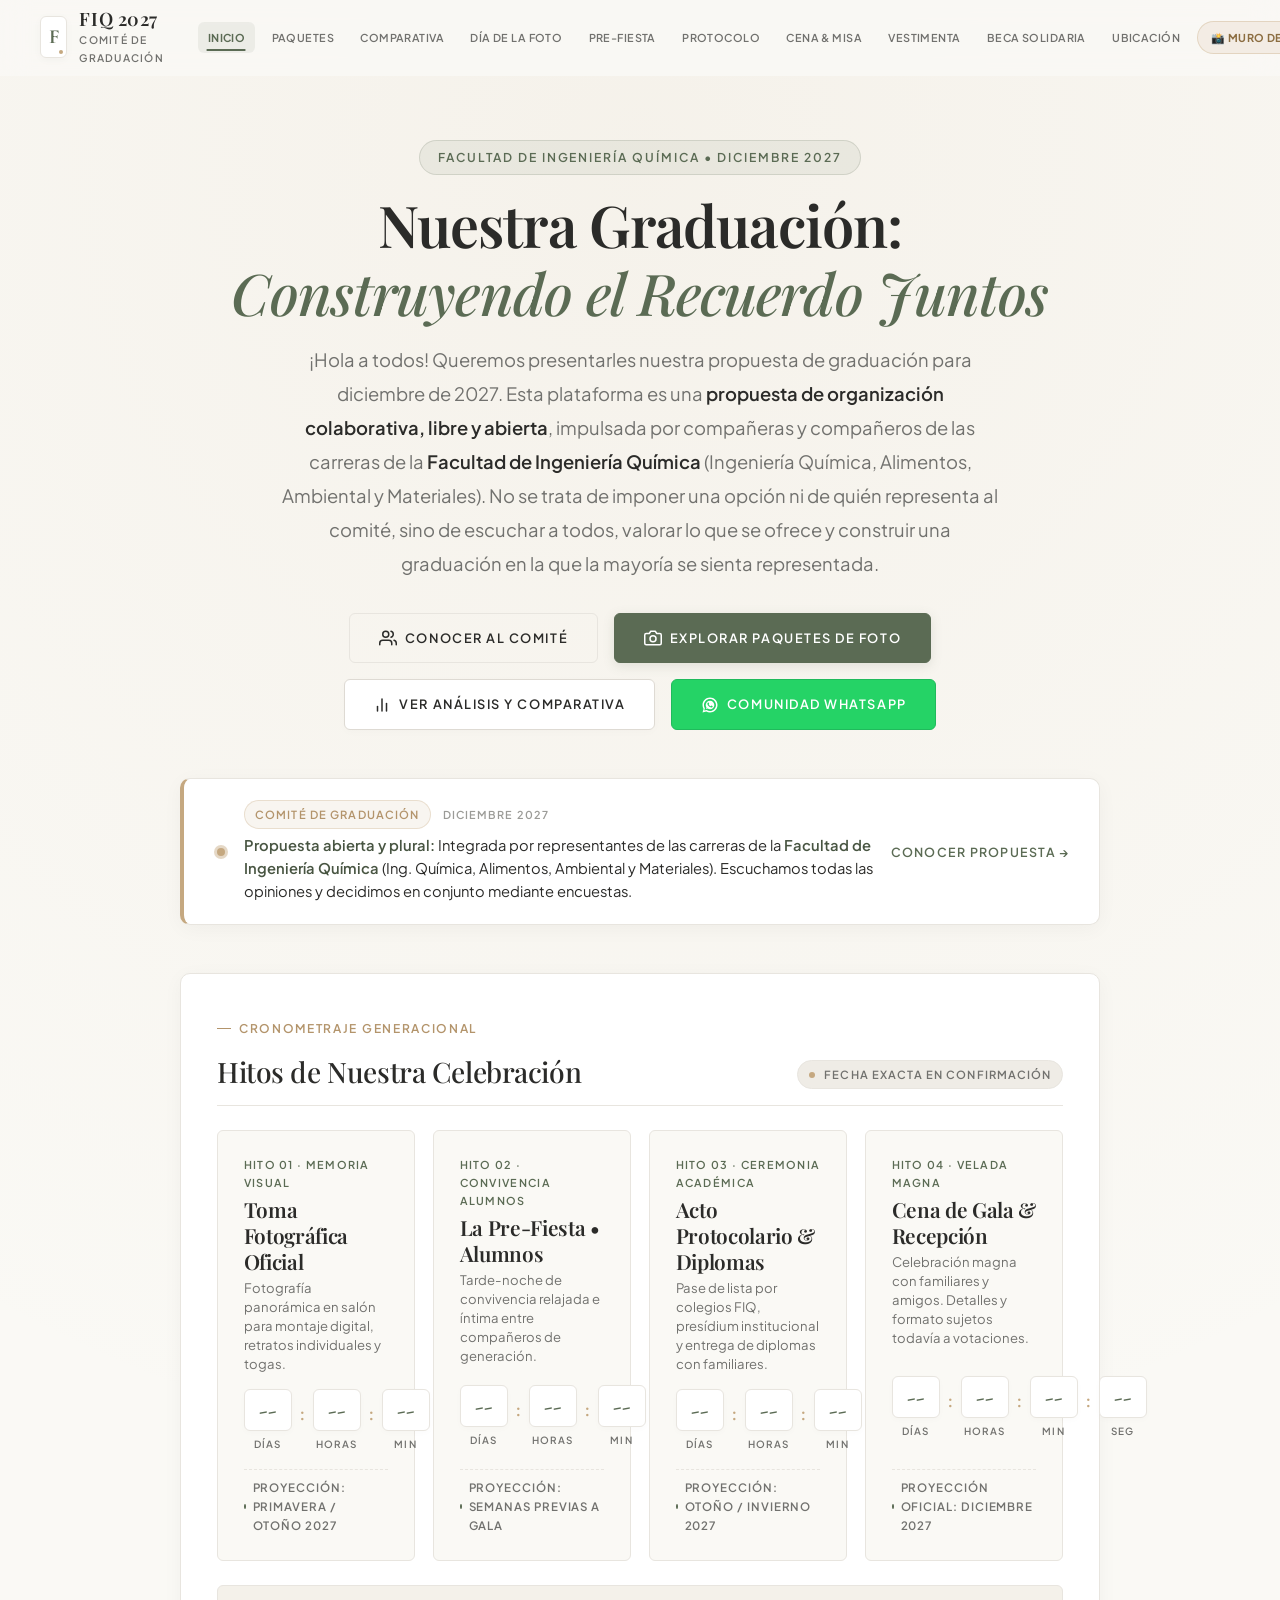
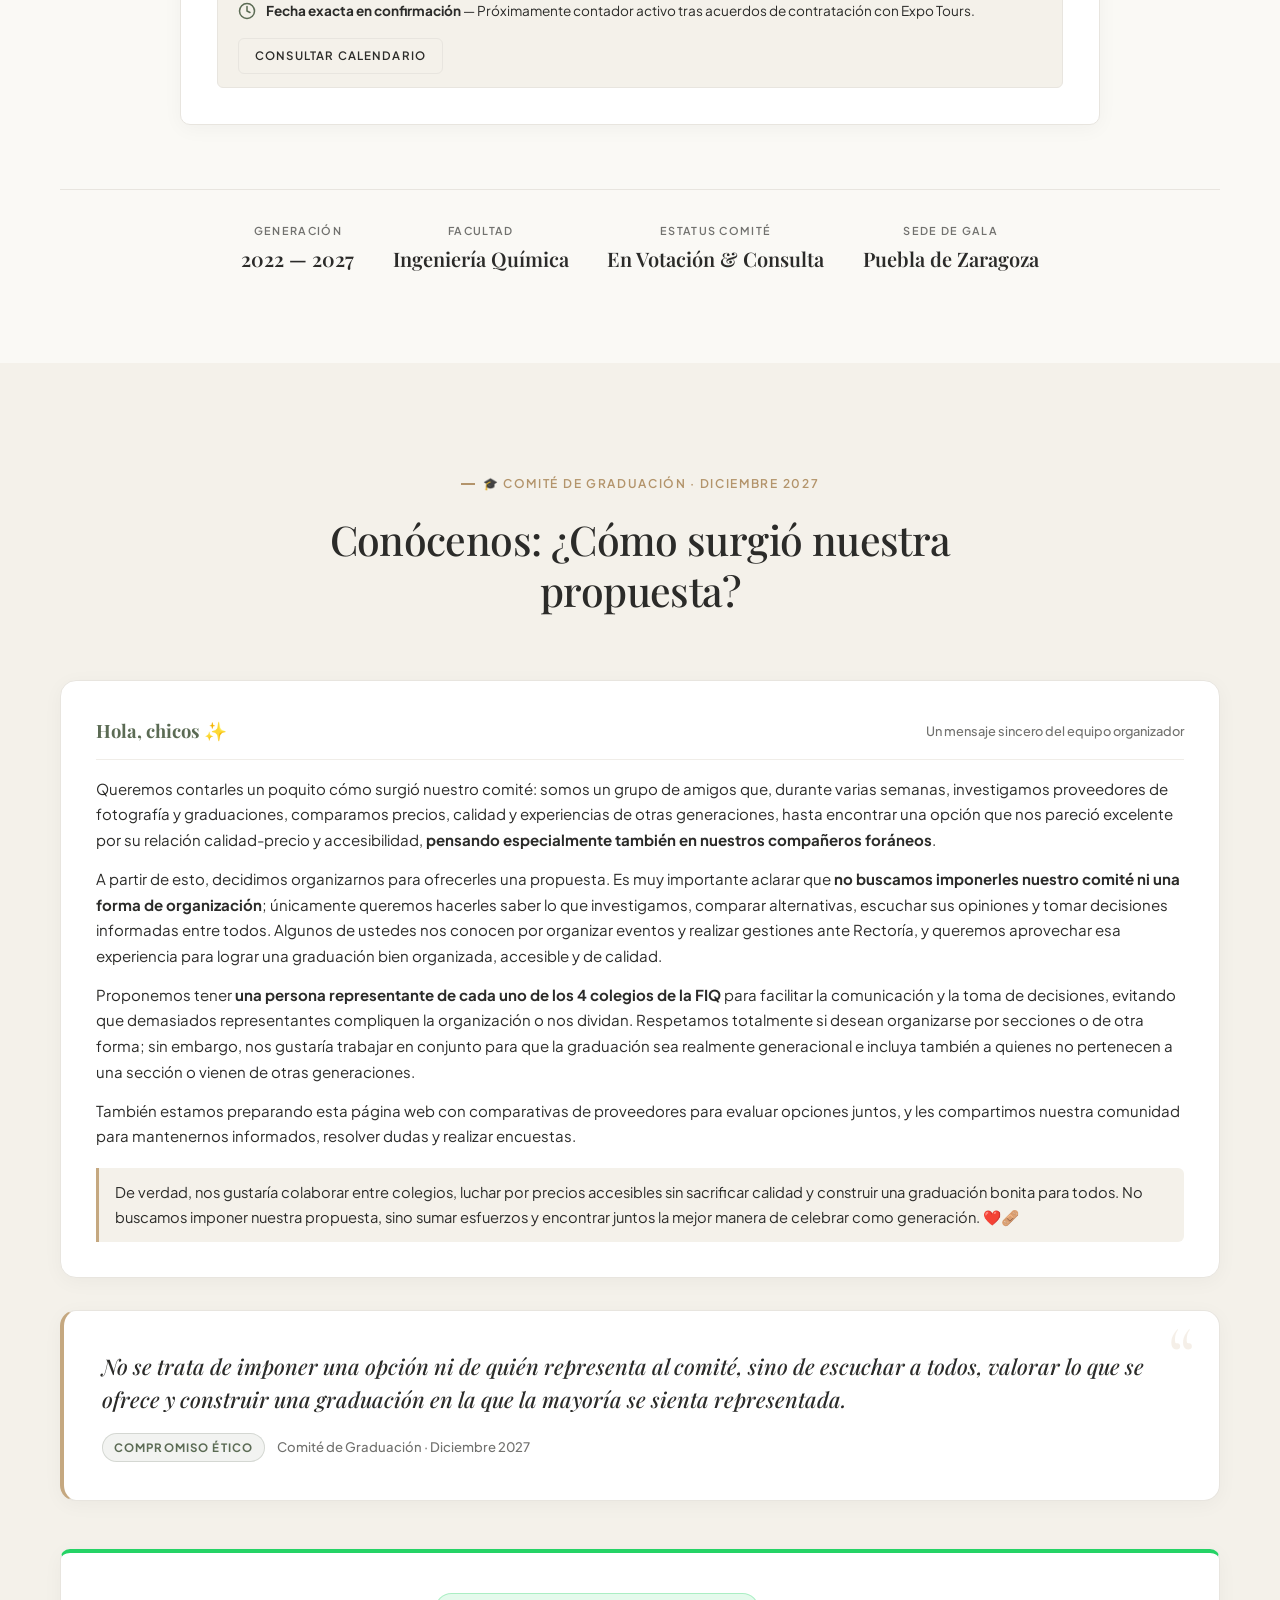
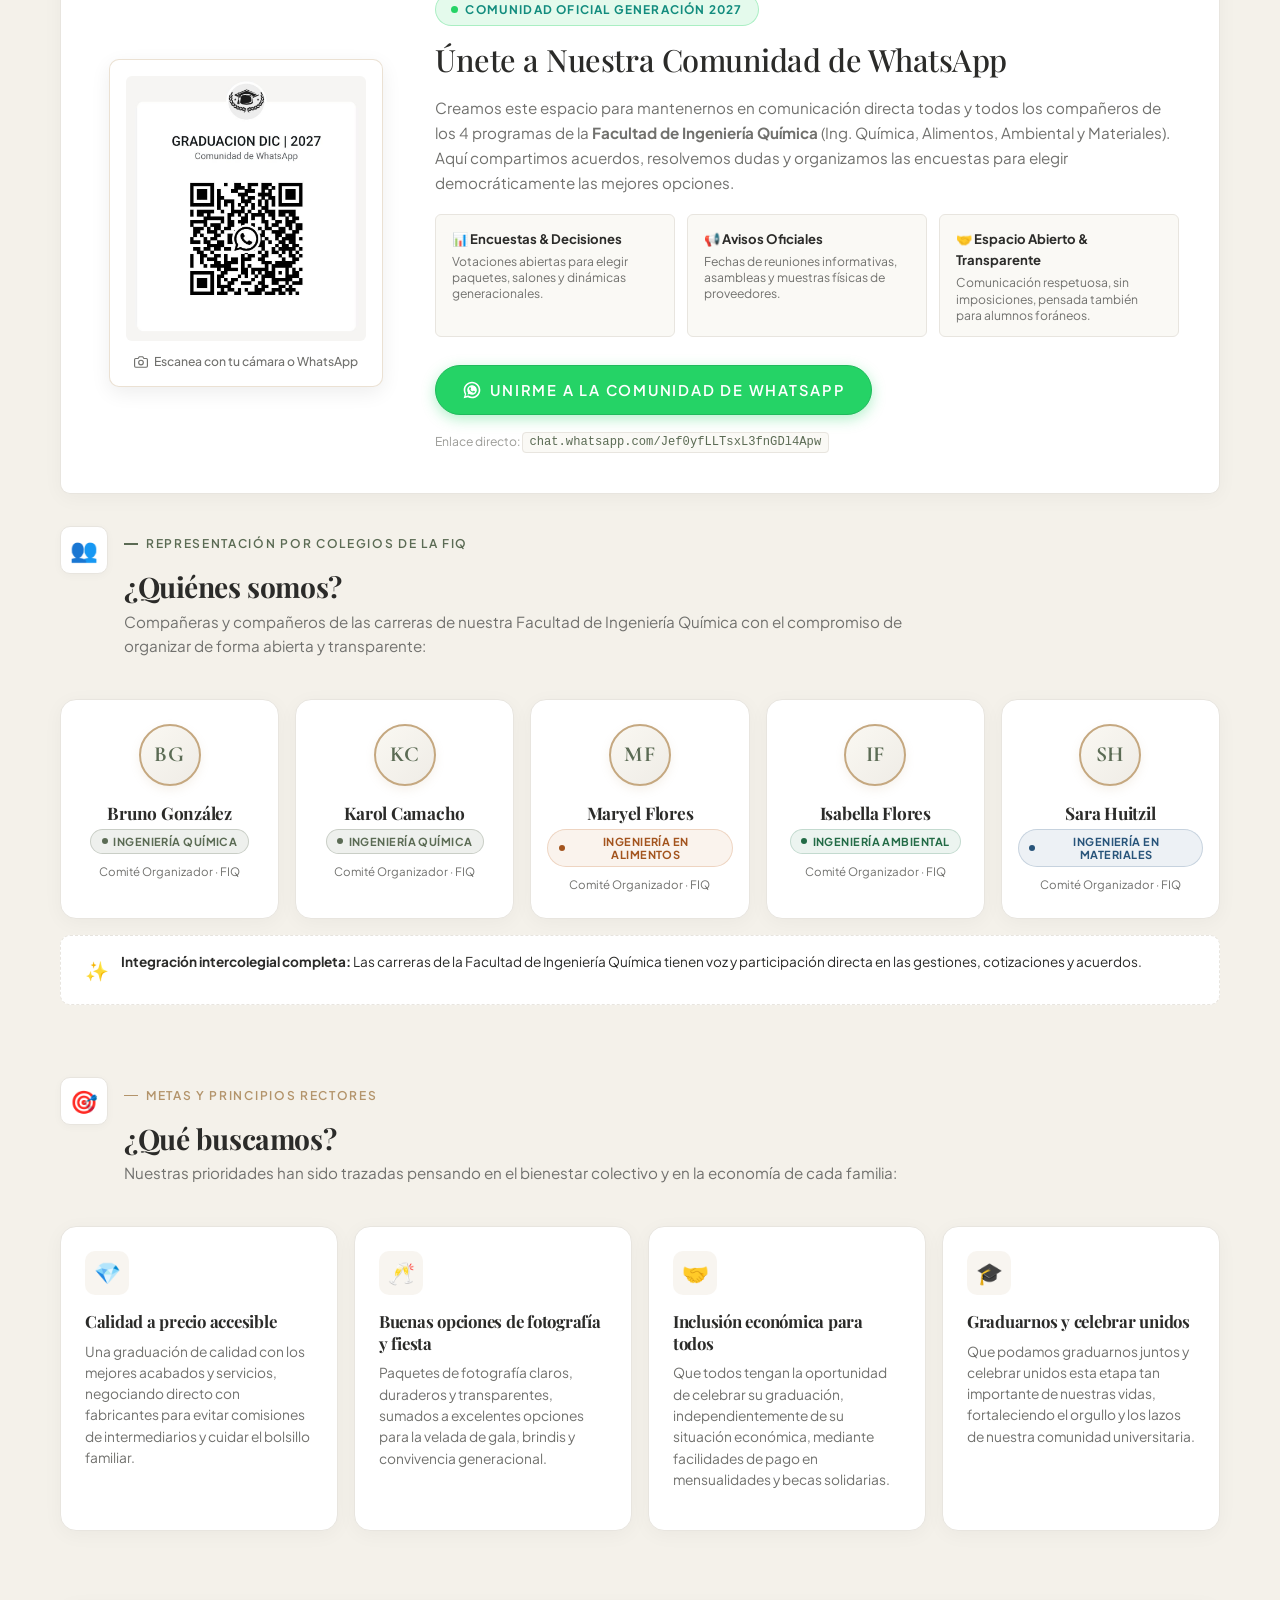
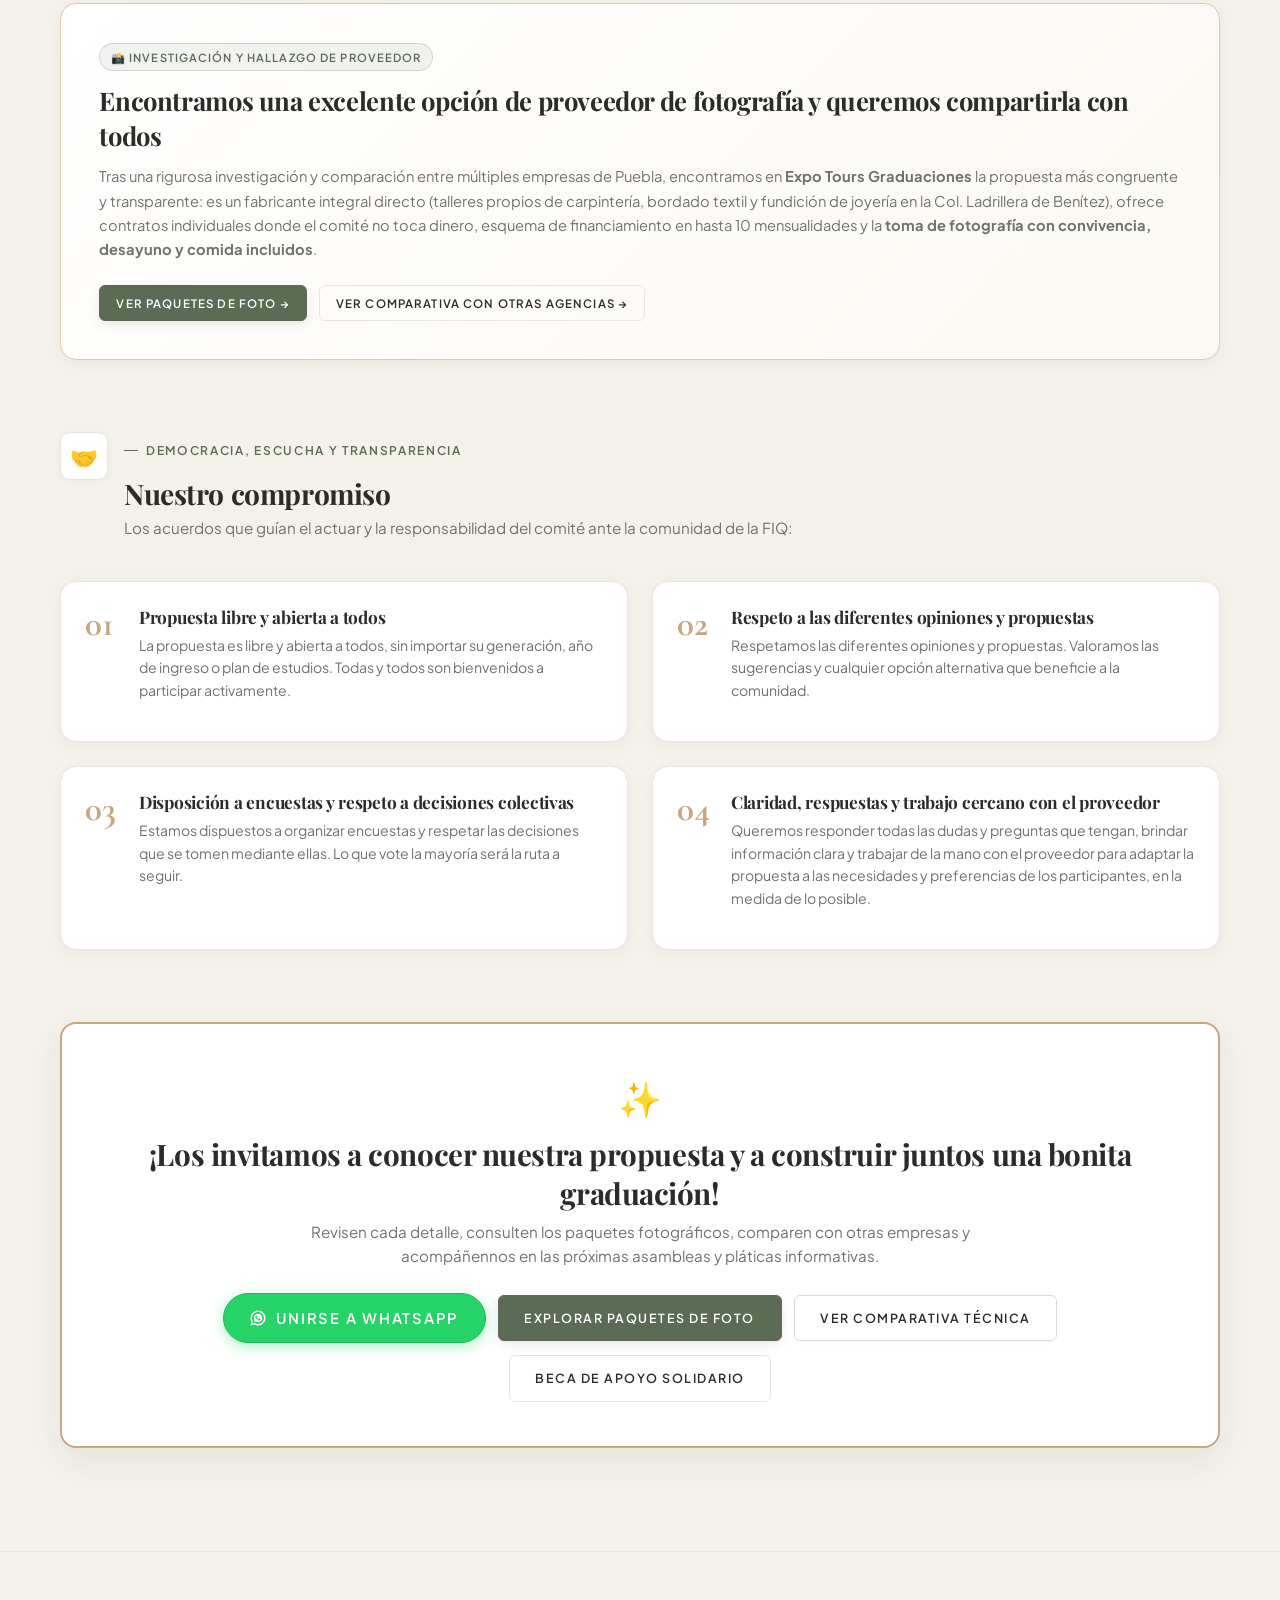
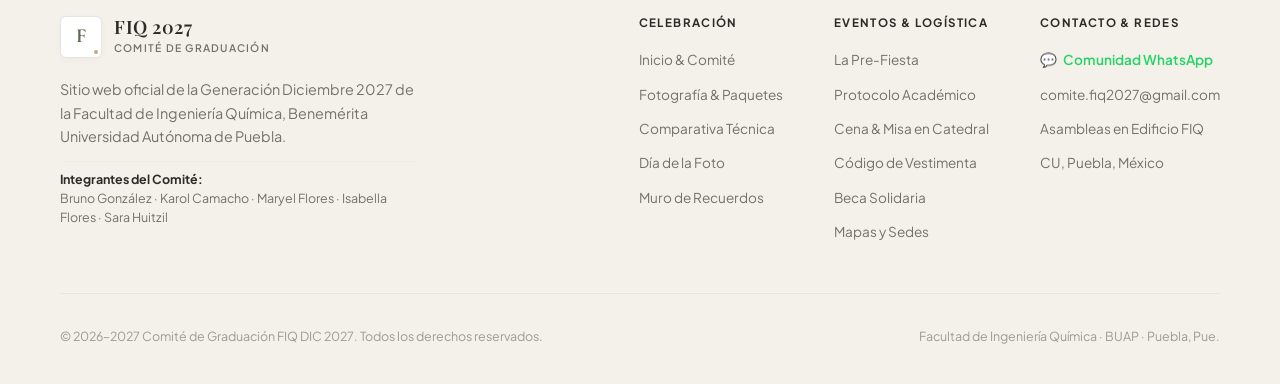
==== index.html @ 34f8b6cf "Update index.html" ====
<!DOCTYPE html>
<html lang="es">
<head>
  <meta charset="UTF-8">
  <meta name="viewport" content="width=device-width, initial-scale=1.0">
  <meta http-equiv="X-UA-Compatible" content="IE=edge">
  
  <!-- SEO y Metadatos Editoriales -->
  <title>Inicio y Comité de Graduación | Graduación FIQ Diciembre 2027</title>
  <meta name="description" content="Portal oficial y comité organizadorrrrrrr de la Generación Diciembre 2027 de la Facultad de Ingeniería Química (FIQ - BUAP).">
  <meta name="theme-color" content="#FAF9F5">

  <!-- Open Graph -->
  <meta property="og:title" content="Inicio y Comité de Graduación | Graduación FIQ Diciembre 2027">
  <meta property="og:description" content="Portal oficial y comité organizador de la Generación Diciembre 2027 de la Facultad de Ingeniería Química (FIQ - BUAP).">
  <meta property="og:type" content="website">

  <!-- Tipografía Google Fonts -->
  <link rel="preconnect" href="https://fonts.googleapis.com">
  <link rel="preconnect" href="https://fonts.gstatic.com" crossorigin>
  <link href="https://fonts.googleapis.com/css2?family=Cormorant+Garamond:ital,wght@0,400;0,500;0,600;0,700;1,400&family=Playfair+Display:ital,wght@0,400;0,500;0,600;0,700;1,400&family=Plus+Jakarta+Sans:wght@300;400;500;600;700&display=swap" rel="stylesheet">

  <!-- Hojas de estilos -->
  <link rel="stylesheet" href="css/styles.css">
</head>
<body>

  <!-- ======================================================================
       HEADER Y NAVBAR SUPERIOR (CENTRADO Y MEJOR ORGANIZADO)
       ====================================================================== -->
  <header class="site-header" id="site-header">
    <div class="container navbar">
      
      <!-- Monograma / Logotipo a la izquierda -->
      <a href="index.html" class="brand-link" aria-label="Volver al inicio de Graduación FIQ 2027">
        <div class="brand-monogram">F</div>
        <div class="brand-info">
          <span class="brand-title">FIQ 2027</span>
          <span class="brand-subtitle">Comité de Graduación</span>
        </div>
      </a>

      <!-- Botón de apertura para dispositivos móviles -->
      <button class="mobile-toggle" id="mobile-toggle" aria-label="Abrir menú de navegación" aria-expanded="false" aria-controls="primary-nav">
        <span class="hamburger-line"></span>
        <span class="hamburger-line"></span>
        <span class="hamburger-line"></span>
      </button>

      <!-- Menú central de navegación centrado y organizado -->
      <nav class="nav-menu-wrapper" id="primary-nav" aria-label="Navegación principal">
        <ul class="nav-links">
          <li><a href="index.html" class="nav-link is-active" aria-current="page">Inicio</a></li>
          <li><a href="paquetes.html" class="nav-link">Paquetes</a></li>
          <li><a href="comparativa.html" class="nav-link">Comparativa</a></li>
          <li><a href="dia-de-la-foto.html" class="nav-link">Día de la Foto</a></li>
          <li><a href="prefiesta.html" class="nav-link">Pre-Fiesta</a></li>
          <li><a href="protocolo.html" class="nav-link">Protocolo</a></li>
          <li><a href="cena-y-misa.html" class="nav-link">Cena & Misa</a></li>
          <li><a href="vestimenta.html" class="nav-link">Vestimenta</a></li>
          <li><a href="beca-solidaria.html" class="nav-link">Beca Solidaria</a></li>
          <li><a href="ubicacion.html" class="nav-link">Ubicación</a></li>
          <li><a href="muro-de-recuerdos.html" class="nav-link nav-link-muro">📸 Muro de Recuerdos</a></li>
        </ul>
      </nav>

    </div>
  </header>

  <!-- ======================================================================
       CONTENIDO PRINCIPAL: VISTA INDEPENDIENTE
       ====================================================================== -->
  <main id="main-content">
    <section id="inicio" class="section section-hero">
      <div class="container hero-container">

        <!-- 1.1 Hero Header Editorial -->
        <div class="hero-content">
          <div class="hero-tagline-wrapper">
            <span class="hero-tagline">FACULTAD DE INGENIERÍA QUÍMICA • DICIEMBRE 2027</span>
          </div>

          <h1 class="hero-title">
            Nuestra Graduación: <br>
            <span class="highlight-serif">Construyendo el Recuerdo Juntos</span>
          </h1>

          <div class="hero-statement">
            <p class="hero-description">
              ¡Hola a todos! Queremos presentarles nuestra propuesta de graduación para diciembre de 2027.
              Esta plataforma es una <strong>propuesta de organización colaborativa, libre y abierta</strong>, impulsada por compañeras y compañeros de las carreras de la <strong>Facultad de Ingeniería Química</strong> (Ingeniería Química, Alimentos, Ambiental y Materiales). 
              No se trata de imponer una opción ni de quién representa al comité, sino de escuchar a todos, valorar lo que se ofrece y construir una graduación en la que la mayoría se sienta representada.
            </p>
          </div>

          <!-- 1.4 Botones de Acción Directa (CTA) -->
          <div class="hero-actions">
            <a href="#comite" class="btn btn-secondary btn-cta">
              <svg width="18" height="18" viewBox="0 0 24 24" fill="none" stroke="currentColor" stroke-width="2" stroke-linecap="round" stroke-linejoin="round" aria-hidden="true">
                <path d="M17 21v-2a4 4 0 0 0-4-4H5a4 4 0 0 0-4 4v2"></path>
                <circle cx="9" cy="7" r="4"></circle>
                <path d="M23 21v-2a4 4 0 0 0-3-3.87"></path>
                <path d="M16 3.13a4 4 0 0 1 0 7.75"></path>
              </svg>
              Conocer al Comité
            </a>
            <a href="paquetes.html" class="btn btn-primary btn-cta">
              <svg width="18" height="18" viewBox="0 0 24 24" fill="none" stroke="currentColor" stroke-width="2" stroke-linecap="round" stroke-linejoin="round" aria-hidden="true">
                <path d="M23 19a2 2 0 0 1-2 2H3a2 2 0 0 1-2-2V8a2 2 0 0 1 2-2h4l2-3h6l2 3h4a2 2 0 0 1 2 2z"></path>
                <circle cx="12" cy="13" r="4"></circle>
              </svg>
              Explorar Paquetes de Foto
            </a>
            <a href="comparativa.html" class="btn btn-linen btn-cta">
              <svg width="18" height="18" viewBox="0 0 24 24" fill="none" stroke="currentColor" stroke-width="2" stroke-linecap="round" stroke-linejoin="round" aria-hidden="true">
                <line x1="18" y1="20" x2="18" y2="10"></line>
                <line x1="12" y1="20" x2="12" y2="4"></line>
                <line x1="6" y1="20" x2="6" y2="14"></line>
              </svg>
              Ver Análisis y Comparativa
            </a>
            <a href="https://chat.whatsapp.com/Jef0yfLLTsxL3fnGDl4Apw" target="_blank" rel="noopener noreferrer" class="btn btn-whatsapp-hero btn-cta">
              <svg width="18" height="18" viewBox="0 0 24 24" fill="currentColor" aria-hidden="true">
                <path d="M12.031 6.172c-3.181 0-5.767 2.586-5.768 5.766-.001 1.298.38 2.27 1.019 3.287l-.582 2.128 2.182-.573c.978.58 1.911.928 3.145.929 3.178 0 5.767-2.587 5.768-5.766.001-3.187-2.575-5.771-5.764-5.771zm3.392 8.244c-.144.405-.837.774-1.17.824-.299.045-.677.063-1.092-.069-.252-.08-.575-.187-.988-.365-1.739-.751-2.874-2.502-2.961-2.617-.087-.116-.708-.94-.708-1.793s.448-1.273.607-1.446c.159-.173.346-.217.462-.217l.332.006c.106.005.249-.04.39.298.144.347.491 1.2.534 1.287.043.087.072.188.014.304-.058.116-.087.188-.173.289l-.26.304c-.087.086-.177.18-.076.354.101.174.449.741.964 1.201.662.591 1.221.774 1.394.861.174.086.275.072.376-.044.101-.116.433-.506.549-.68.116-.173.231-.145.39-.087s1.011.477 1.184.564.289.13.332.203c.044.072.044.419-.1.824z"/>
                <path fill-rule="evenodd" clip-rule="evenodd" d="M12 2C6.477 2 2 6.477 2 12c0 1.891.524 3.66 1.436 5.176L2 22l4.982-1.398A9.957 9.957 0 0012 22c5.523 0 10-4.477 10-10S17.523 2 12 2zm0 18c-1.616 0-3.11-.475-4.364-1.293l-.312-.204-2.965.832.834-2.905-.224-.336A7.957 7.957 0 014 12c0-4.411 3.589-8 8-8s8 3.589 8 8-3.589 8-8 8z"/>
              </svg>
              Comunidad WhatsApp
            </a>
          </div>
        </div>

        <!-- 1.2 Tarjeta de Estado / Alerta Informativa -->
        <div class="hero-alert-card" role="region" aria-label="Aviso informativo del comité">
          <div class="alert-indicator-pulse" aria-hidden="true">
            <span class="pulse-ring"></span>
            <span class="pulse-dot"></span>
          </div>
          <div class="alert-content">
            <div class="alert-header-line">
              <span class="badge badge-gold">Comité de Graduación</span>
              <span class="alert-timestamp">Diciembre 2027</span>
            </div>
            <p class="alert-message">
              <strong>Propuesta abierta y plural:</strong> Integrada por representantes de las carreras de la <strong>Facultad de Ingeniería Química</strong> (Ing. Química, Alimentos, Ambiental y Materiales). Escuchamos todas las opiniones y decidimos en conjunto mediante encuestas.
            </p>
          </div>
          <div class="alert-action">
            <a href="#comite" class="alert-link">Conocer Propuesta &rarr;</a>
          </div>
        </div>

        <!-- 1.3 Módulo de Cuenta Regresiva (Countdown Editorial) -->
        <div class="countdown-module card" id="countdown-module">
          <div class="countdown-header">
            <div class="countdown-heading">
              <span class="eyebrow eyebrow-gold">Cronometraje Generacional</span>
              <h2 class="countdown-title">Hitos de Nuestra Celebración</h2>
            </div>
            <div class="countdown-badge-wrapper">
              <span class="badge badge-subtle">
                <span class="status-dot"></span>
                Fecha exacta en confirmación
              </span>
            </div>
          </div>

          <div class="countdown-grid">
            <!-- Evento 1: Toma Fotográfica -->
            <div class="countdown-card">
              <div class="event-meta">
                <span class="event-type">Hito 01 · Memoria Visual</span>
                <h3 class="event-title">Toma Fotográfica Oficial</h3>
                <p class="event-subtitle">Fotografía panorámica en salón para montaje digital, retratos individuales y togas.</p>
              </div>

              <div class="countdown-display" aria-label="Contador Toma Fotográfica">
                <div class="countdown-unit">
                  <div class="unit-box"><span class="unit-num">--</span></div>
                  <span class="unit-label">Días</span>
                </div>
                <div class="countdown-unit-divider">:</div>
                <div class="countdown-unit">
                  <div class="unit-box"><span class="unit-num">--</span></div>
                  <span class="unit-label">Horas</span>
                </div>
                <div class="countdown-unit-divider">:</div>
                <div class="countdown-unit">
                  <div class="unit-box"><span class="unit-num">--</span></div>
                  <span class="unit-label">Min</span>
                </div>
                <div class="countdown-unit-divider">:</div>
                <div class="countdown-unit">
                  <div class="unit-box"><span class="unit-num">--</span></div>
                  <span class="unit-label">Seg</span>
                </div>
              </div>

              <div class="event-status-pill">
                <span class="pill-dot"></span>
                <span>Proyección: Primavera / Otoño 2027</span>
              </div>
            </div>

            <!-- Evento 2: La Pre-Fiesta Generacional -->
            <div class="countdown-card">
              <div class="event-meta">
                <span class="event-type">Hito 02 · Convivencia Alumnos</span>
                <h3 class="event-title">La Pre-Fiesta • Alumnos</h3>
                <p class="event-subtitle">Tarde-noche de convivencia relajada e íntima entre compañeros de generación.</p>
              </div>

              <div class="countdown-display" aria-label="Contador Pre-Fiesta">
                <div class="countdown-unit">
                  <div class="unit-box"><span class="unit-num">--</span></div>
                  <span class="unit-label">Días</span>
                </div>
                <div class="countdown-unit-divider">:</div>
                <div class="countdown-unit">
                  <div class="unit-box"><span class="unit-num">--</span></div>
                  <span class="unit-label">Horas</span>
                </div>
                <div class="countdown-unit-divider">:</div>
                <div class="countdown-unit">
                  <div class="unit-box"><span class="unit-num">--</span></div>
                  <span class="unit-label">Min</span>
                </div>
                <div class="countdown-unit-divider">:</div>
                <div class="countdown-unit">
                  <div class="unit-box"><span class="unit-num">--</span></div>
                  <span class="unit-label">Seg</span>
                </div>
              </div>

              <div class="event-status-pill">
                <span class="pill-dot"></span>
                <span>Proyección: Semanas previas a Gala</span>
              </div>
            </div>

            <!-- Evento 3: Acto Protocolario -->
            <div class="countdown-card">
              <div class="event-meta">
                <span class="event-type">Hito 03 · Ceremonia Académica</span>
                <h3 class="event-title">Acto Protocolario &amp; Diplomas</h3>
                <p class="event-subtitle">Pase de lista por colegios FIQ, presídium institucional y entrega de diplomas con familiares.</p>
              </div>

              <div class="countdown-display" aria-label="Contador Acto Protocolario">
                <div class="countdown-unit">
                  <div class="unit-box"><span class="unit-num">--</span></div>
                  <span class="unit-label">Días</span>
                </div>
                <div class="countdown-unit-divider">:</div>
                <div class="countdown-unit">
                  <div class="unit-box"><span class="unit-num">--</span></div>
                  <span class="unit-label">Horas</span>
                </div>
                <div class="countdown-unit-divider">:</div>
                <div class="countdown-unit">
                  <div class="unit-box"><span class="unit-num">--</span></div>
                  <span class="unit-label">Min</span>
                </div>
                <div class="countdown-unit-divider">:</div>
                <div class="countdown-unit">
                  <div class="unit-box"><span class="unit-num">--</span></div>
                  <span class="unit-label">Seg</span>
                </div>
              </div>

              <div class="event-status-pill">
                <span class="pill-dot"></span>
                <span>Proyección: Otoño / Invierno 2027</span>
              </div>
            </div>

            <!-- Evento 4: Cena de Gala -->
            <div class="countdown-card">
              <div class="event-meta">
                <span class="event-type">Hito 04 · Velada Magna</span>
                <h3 class="event-title">Cena de Gala &amp; Recepción</h3>
                <p class="event-subtitle">Celebración magna con familiares y amigos. Detalles y formato sujetos todavía a votaciones.</p>
              </div>

              <div class="countdown-display" aria-label="Contador Cena de Gala">
                <div class="countdown-unit">
                  <div class="unit-box"><span class="unit-num">--</span></div>
                  <span class="unit-label">Días</span>
                </div>
                <div class="countdown-unit-divider">:</div>
                <div class="countdown-unit">
                  <div class="unit-box"><span class="unit-num">--</span></div>
                  <span class="unit-label">Horas</span>
                </div>
                <div class="countdown-unit-divider">:</div>
                <div class="countdown-unit">
                  <div class="unit-box"><span class="unit-num">--</span></div>
                  <span class="unit-label">Min</span>
                </div>
                <div class="countdown-unit-divider">:</div>
                <div class="countdown-unit">
                  <div class="unit-box"><span class="unit-num">--</span></div>
                  <span class="unit-label">Seg</span>
                </div>
              </div>

              <div class="event-status-pill">
                <span class="pill-dot"></span>
                <span>Proyección oficial: Diciembre 2027</span>
              </div>
            </div>
          </div>

          <!-- Pie del Módulo Countdown -->
          <div class="countdown-footer-note">
            <div class="countdown-status-indicator">
              <svg width="18" height="18" viewBox="0 0 24 24" fill="none" stroke="currentColor" stroke-width="2" stroke-linecap="round" stroke-linejoin="round" class="countdown-clock-icon" aria-hidden="true">
                <circle cx="12" cy="12" r="10"></circle>
                <polyline points="12 6 12 12 16 14"></polyline>
              </svg>
              <span class="countdown-status-text">
                <strong>Fecha exacta en confirmación</strong> — Próximamente contador activo tras acuerdos de contratación con Expo Tours.
              </span>
            </div>
            <a href="dia-de-la-foto.html" class="btn btn-sm btn-secondary">Consultar Calendario</a>
          </div>
        </div>

        <!-- Tira de Metadatos Editoriales -->
        <div class="hero-meta-strip">
          <div class="meta-item">
            <span class="meta-label">Generación</span>
            <span class="meta-value">2022 — 2027</span>
          </div>
          <div class="meta-item">
            <span class="meta-label">Facultad</span>
            <span class="meta-value">Ingeniería Química</span>
          </div>
          <div class="meta-item">
            <span class="meta-label">Estatus Comité</span>
            <span class="meta-value">En Votación &amp; Consulta</span>
          </div>
          <div class="meta-item">
            <span class="meta-label">Sede de Gala</span>
            <span class="meta-value">Puebla de Zaragoza</span>
          </div>
        </div>

      </div>
    </section>

    <!-- 1.5 SECCIÓN: COMITÉ DE GRADUACIÓN (MANIFIESTO, INTEGRANTES Y COMPROMISOS) -->
    <section id="comite" class="section section-alt">
      <div class="container">

        <!-- Encabezado de la Sección -->
        <div class="section-header">
          <span class="eyebrow eyebrow-gold">🎓 COMITÉ DE GRADUACIÓN · DICIEMBRE 2027</span>
          <h2>Conócenos: ¿Cómo surgió nuestra propuesta?</h2>
        </div>

        <!-- Tarjeta de Origen y Presentación Sincera -->
        <div class="comite-story-card">
          <div class="comite-story-header">
            <span class="story-tag">Hola, chicos ✨</span>
            <span class="story-sub">Un mensaje sincero del equipo organizador</span>
          </div>
          
          <div class="comite-story-body">
            <p>
              Queremos contarles un poquito cómo surgió nuestro comité: somos un grupo de amigos que, durante varias semanas, investigamos proveedores de fotografía y graduaciones, comparamos precios, calidad y experiencias de otras generaciones, hasta encontrar una opción que nos pareció excelente por su relación calidad-precio y accesibilidad, <strong>pensando especialmente también en nuestros compañeros foráneos</strong>.
            </p>
            <p>
              A partir de esto, decidimos organizarnos para ofrecerles una propuesta. Es muy importante aclarar que <strong>no buscamos imponerles nuestro comité ni una forma de organización</strong>; únicamente queremos hacerles saber lo que investigamos, comparar alternativas, escuchar sus opiniones y tomar decisiones informadas entre todos. Algunos de ustedes nos conocen por organizar eventos y realizar gestiones ante Rectoría, y queremos aprovechar esa experiencia para lograr una graduación bien organizada, accesible y de calidad.
            </p>
            <p>
              Proponemos tener <strong>una persona representante de cada uno de los 4 colegios de la FIQ</strong> para facilitar la comunicación y la toma de decisiones, evitando que demasiados representantes compliquen la organización o nos dividan. Respetamos totalmente si desean organizarse por secciones o de otra forma; sin embargo, nos gustaría trabajar en conjunto para que la graduación sea realmente generacional e incluya también a quienes no pertenecen a una sección o vienen de otras generaciones.
            </p>
            <p>
              También estamos preparando esta página web con comparativas de proveedores para evaluar opciones juntos, y les compartimos nuestra comunidad para mantenernos informados, resolver dudas y realizar encuestas.
            </p>
            <p class="story-highlight-closure">
              De verdad, nos gustaría colaborar entre colegios, luchar por precios accesibles sin sacrificar calidad y construir una graduación bonita para todos. No buscamos imponer nuestra propuesta, sino sumar esfuerzos y encontrar juntos la mejor manera de celebrar como generación. ❤️🩹
            </p>
          </div>
        </div>

        <!-- Manifiesto Destacado (Cita Central) -->
        <div class="comite-quote-card">
          <div class="comite-quote-icon" aria-hidden="true">“</div>
          <blockquote class="comite-quote-text">
            No se trata de imponer una opción ni de quién representa al comité, sino de escuchar a todos, valorar lo que se ofrece y construir una graduación en la que la mayoría se sienta representada.
          </blockquote>
          <div class="comite-quote-author">
            <span class="quote-badge">Compromiso Ético</span>
            <span class="quote-signature">Comité de Graduación · Diciembre 2027</span>
          </div>
        </div>

        <!-- TARJETA DESTACADA: COMUNIDAD OFICIAL DE WHATSAPP CON CÓDIGO QR -->
        <div class="comite-whatsapp-card" id="comunidad-whatsapp">
          <div class="comite-whatsapp-layout">
            
            <div class="whatsapp-qr-frame">
              <img src="assets/qr-whatsapp-comunidad.jpg" alt="Código QR Comunidad de WhatsApp Graduación FIQ 2027" class="whatsapp-qr-img" width="240" height="265" loading="lazy">
              <div class="whatsapp-qr-caption">
                <svg width="14" height="14" viewBox="0 0 24 24" fill="none" stroke="currentColor" stroke-width="2" stroke-linecap="round" stroke-linejoin="round" aria-hidden="true">
                  <path d="M23 19a2 2 0 0 1-2 2H3a2 2 0 0 1-2-2V8a2 2 0 0 1 2-2h4l2-3h6l2 3h4a2 2 0 0 1 2 2z"></path>
                  <circle cx="12" cy="13" r="4"></circle>
                </svg>
                <span>Escanea con tu cámara o WhatsApp</span>
              </div>
            </div>

            <div class="whatsapp-content-col">
              <span class="whatsapp-badge">
                <span class="pulse-dot" style="background-color: #25D366; width: 7px; height: 7px;"></span>
                Comunidad Oficial Generación 2027
              </span>
              
              <h3 class="whatsapp-title">Únete a Nuestra Comunidad de WhatsApp</h3>
              
              <p class="whatsapp-desc">
                Creamos este espacio para mantenernos en comunicación directa todas y todos los compañeros de los 4 programas de la <strong>Facultad de Ingeniería Química</strong> (Ing. Química, Alimentos, Ambiental y Materiales). Aquí compartimos acuerdos, resolvemos dudas y organizamos las encuestas para elegir democráticamente las mejores opciones.
              </p>

              <div class="whatsapp-features-list">
                <div class="whatsapp-feature-item">
                  <strong>📊 Encuestas &amp; Decisiones</strong>
                  <span>Votaciones abiertas para elegir paquetes, salones y dinámicas generacionales.</span>
                </div>
                <div class="whatsapp-feature-item">
                  <strong>📢 Avisos Oficiales</strong>
                  <span>Fechas de reuniones informativas, asambleas y muestras físicas de proveedores.</span>
                </div>
                <div class="whatsapp-feature-item">
                  <strong>🤝 Espacio Abierto &amp; Transparente</strong>
                  <span>Comunicación respetuosa, sin imposiciones, pensada también para alumnos foráneos.</span>
                </div>
              </div>

              <div class="whatsapp-actions">
                <a href="https://chat.whatsapp.com/Jef0yfLLTsxL3fnGDl4Apw" target="_blank" rel="noopener noreferrer" class="btn btn-whatsapp">
                  <svg width="20" height="20" viewBox="0 0 24 24" fill="currentColor" aria-hidden="true">
                    <path d="M12.031 6.172c-3.181 0-5.767 2.586-5.768 5.766-.001 1.298.38 2.27 1.019 3.287l-.582 2.128 2.182-.573c.978.58 1.911.928 3.145.929 3.178 0 5.767-2.587 5.768-5.766.001-3.187-2.575-5.771-5.764-5.771zm3.392 8.244c-.144.405-.837.774-1.17.824-.299.045-.677.063-1.092-.069-.252-.08-.575-.187-.988-.365-1.739-.751-2.874-2.502-2.961-2.617-.087-.116-.708-.94-.708-1.793s.448-1.273.607-1.446c.159-.173.346-.217.462-.217l.332.006c.106.005.249-.04.39.298.144.347.491 1.2.534 1.287.043.087.072.188.014.304-.058.116-.087.188-.173.289l-.26.304c-.087.086-.177.18-.076.354.101.174.449.741.964 1.201.662.591 1.221.774 1.394.861.174.086.275.072.376-.044.101-.116.433-.506.549-.68.116-.173.231-.145.39-.087s1.011.477 1.184.564.289.13.332.203c.044.072.044.419-.1.824z"/>
                    <path fill-rule="evenodd" clip-rule="evenodd" d="M12 2C6.477 2 2 6.477 2 12c0 1.891.524 3.66 1.436 5.176L2 22l4.982-1.398A9.957 9.957 0 0012 22c5.523 0 10-4.477 10-10S17.523 2 12 2zm0 18c-1.616 0-3.11-.475-4.364-1.293l-.312-.204-2.965.832.834-2.905-.224-.336A7.957 7.957 0 014 12c0-4.411 3.589-8 8-8s8 3.589 8 8-3.589 8-8 8z"/>
                  </svg>
                  <span>Unirme a la Comunidad de WhatsApp</span>
                </a>
                <span class="whatsapp-link-preview">
                  Enlace directo: <code>chat.whatsapp.com/Jef0yfLLTsxL3fnGDl4Apw</code>
                </span>
              </div>
            </div>

          </div>
        </div>

        <!-- 1. Bloque: ¿Quiénes somos? (👥) -->
        <div class="comite-block">
          <div class="comite-block-header">
            <div class="comite-icon-badge" aria-hidden="true">👥</div>
            <div>
              <span class="eyebrow eyebrow-sage">Representación por Colegios de la FIQ</span>
              <h3 class="comite-block-title">¿Quiénes somos?</h3>
              <p class="comite-block-desc">
                Compañeras y compañeros de las carreras de nuestra Facultad de Ingeniería Química con el compromiso de organizar de forma abierta y transparente:
              </p>
            </div>
          </div>

          <div class="committee-members-grid">
            <!-- Bruno González -->
            <div class="member-card">
              <div class="member-avatar">
                <span class="avatar-initials">BG</span>
              </div>
              <div class="member-info">
                <h4 class="member-name">Bruno González</h4>
                <div class="member-career-badge badge-iq">
                  <span class="career-dot"></span>
                  Ingeniería Química
                </div>
                <span class="member-role">Comité Organizador · FIQ</span>
              </div>
            </div>

            <!-- Karol Camacho -->
            <div class="member-card">
              <div class="member-avatar">
                <span class="avatar-initials">KC</span>
              </div>
              <div class="member-info">
                <h4 class="member-name">Karol Camacho</h4>
                <div class="member-career-badge badge-iq">
                  <span class="career-dot"></span>
                  Ingeniería Química
                </div>
                <span class="member-role">Comité Organizador · FIQ</span>
              </div>
            </div>

            <!-- Maryel Flores -->
            <div class="member-card">
              <div class="member-avatar">
                <span class="avatar-initials">MF</span>
              </div>
              <div class="member-info">
                <h4 class="member-name">Maryel Flores</h4>
                <div class="member-career-badge badge-alimentos">
                  <span class="career-dot"></span>
                  Ingeniería en Alimentos
                </div>
                <span class="member-role">Comité Organizador · FIQ</span>
              </div>
            </div>

            <!-- Isabella Flores -->
            <div class="member-card">
              <div class="member-avatar">
                <span class="avatar-initials">IF</span>
              </div>
              <div class="member-info">
                <h4 class="member-name">Isabella Flores</h4>
                <div class="member-career-badge badge-ambiental">
                  <span class="career-dot"></span>
                  Ingeniería Ambiental
                </div>
                <span class="member-role">Comité Organizador · FIQ</span>
              </div>
            </div>

            <!-- Sara Huitzil -->
            <div class="member-card">
              <div class="member-avatar">
                <span class="avatar-initials">SH</span>
              </div>
              <div class="member-info">
                <h4 class="member-name">Sara Huitzil</h4>
                <div class="member-career-badge badge-materiales">
                  <span class="career-dot"></span>
                  Ingeniería en Materiales
                </div>
                <span class="member-role">Comité Organizador · FIQ</span>
              </div>
            </div>
          </div>

          <div class="committee-unity-note">
            <span class="note-icon">✨</span>
            <p>
              <strong>Integración intercolegial completa:</strong> Las carreras de la Facultad de Ingeniería Química tienen voz y participación directa en las gestiones, cotizaciones y acuerdos.
            </p>
          </div>
        </div>

        <!-- 2. Bloque: ¿Qué buscamos? (🎯) -->
        <div class="comite-block">
          <div class="comite-block-header">
            <div class="comite-icon-badge" aria-hidden="true">🎯</div>
            <div>
              <span class="eyebrow eyebrow-gold">Metas y Principios Rectores</span>
              <h3 class="comite-block-title">¿Qué buscamos?</h3>
              <p class="comite-block-desc">
                Nuestras prioridades han sido trazadas pensando en el bienestar colectivo y en la economía de cada familia:
              </p>
            </div>
          </div>

          <div class="goals-grid">
            <div class="goal-card">
              <div class="goal-icon-wrap">
                <span class="goal-emoji">💎</span>
              </div>
              <h4 class="goal-title">Calidad a precio accesible</h4>
              <p class="goal-desc">
                Una graduación de calidad con los mejores acabados y servicios, negociando directo con fabricantes para evitar comisiones de intermediarios y cuidar el bolsillo familiar.
              </p>
            </div>

            <div class="goal-card">
              <div class="goal-icon-wrap">
                <span class="goal-emoji">🥂</span>
              </div>
              <h4 class="goal-title">Buenas opciones de fotografía y fiesta</h4>
              <p class="goal-desc">
                Paquetes de fotografía claros, duraderos y transparentes, sumados a excelentes opciones para la velada de gala, brindis y convivencia generacional.
              </p>
            </div>

            <div class="goal-card">
              <div class="goal-icon-wrap">
                <span class="goal-emoji">🤝</span>
              </div>
              <h4 class="goal-title">Inclusión económica para todos</h4>
              <p class="goal-desc">
                Que todos tengan la oportunidad de celebrar su graduación, independientemente de su situación económica, mediante facilidades de pago en mensualidades y becas solidarias.
              </p>
            </div>

            <div class="goal-card">
              <div class="goal-icon-wrap">
                <span class="goal-emoji">🎓</span>
              </div>
              <h4 class="goal-title">Graduarnos y celebrar unidos</h4>
              <p class="goal-desc">
                Que podamos graduarnos juntos y celebrar unidos esta etapa tan importante de nuestras vidas, fortaleciendo el orgullo y los lazos de nuestra comunidad universitaria.
              </p>
            </div>
          </div>
        </div>

        <!-- 3. Bloque: Hallazgo del Proveedor de Fotografía (📸) -->
        <div class="comite-photo-discovery">
          <div class="discovery-badge-wrap">
            <span class="badge badge-sage">📸 Investigación y Hallazgo de Proveedor</span>
          </div>
          <h3 class="discovery-title">Encontramos una excelente opción de proveedor de fotografía y queremos compartirla con todos</h3>
          <p class="discovery-text">
            Tras una rigurosa investigación y comparación entre múltiples empresas de Puebla, encontramos en <strong>Expo Tours Graduaciones</strong> la propuesta más congruente y transparente: es un fabricante integral directo (talleres propios de carpintería, bordado textil y fundición de joyería en la Col. Ladrillera de Benítez), ofrece contratos individuales donde el comité no toca dinero, esquema de financiamiento en hasta 10 mensualidades y la <strong>toma de fotografía con convivencia, desayuno y comida incluidos</strong>.
          </p>
          <div class="discovery-actions">
            <a href="paquetes.html" class="btn btn-primary btn-sm">
              Ver Paquetes de Foto &rarr;
            </a>
            <a href="comparativa.html" class="btn btn-secondary btn-sm">
              Ver Comparativa con Otras Agencias &rarr;
            </a>
          </div>
        </div>

        <!-- 4. Bloque: Nuestro Compromiso (🤝) -->
        <div class="comite-block">
          <div class="comite-block-header">
            <div class="comite-icon-badge" aria-hidden="true">🤝</div>
            <div>
              <span class="eyebrow eyebrow-sage">Democracia, Escucha y Transparencia</span>
              <h3 class="comite-block-title">Nuestro compromiso</h3>
              <p class="comite-block-desc">
                Los acuerdos que guían el actuar y la responsabilidad del comité ante la comunidad de la FIQ:
              </p>
            </div>
          </div>

          <div class="commitments-grid">
            <div class="commitment-card">
              <div class="commitment-num">01</div>
              <div class="commitment-body">
                <h4 class="commitment-title">Propuesta libre y abierta a todos</h4>
                <p class="commitment-text">
                  La propuesta es libre y abierta a todos, sin importar su generación, año de ingreso o plan de estudios. Todas y todos son bienvenidos a participar activamente.
                </p>
              </div>
            </div>

            <div class="commitment-card">
              <div class="commitment-num">02</div>
              <div class="commitment-body">
                <h4 class="commitment-title">Respeto a las diferentes opiniones y propuestas</h4>
                <p class="commitment-text">
                  Respetamos las diferentes opiniones y propuestas. Valoramos las sugerencias y cualquier opción alternativa que beneficie a la comunidad.
                </p>
              </div>
            </div>

            <div class="commitment-card">
              <div class="commitment-num">03</div>
              <div class="commitment-body">
                <h4 class="commitment-title">Disposición a encuestas y respeto a decisiones colectivas</h4>
                <p class="commitment-text">
                  Estamos dispuestos a organizar encuestas y respetar las decisiones que se tomen mediante ellas. Lo que vote la mayoría será la ruta a seguir.
                </p>
              </div>
            </div>

            <div class="commitment-card">
              <div class="commitment-num">04</div>
              <div class="commitment-body">
                <h4 class="commitment-title">Claridad, respuestas y trabajo cercano con el proveedor</h4>
                <p class="commitment-text">
                  Queremos responder todas las dudas y preguntas que tengan, brindar información clara y trabajar de la mano con el proveedor para adaptar la propuesta a las necesidades y preferencias de los participantes, en la medida de lo posible.
                </p>
              </div>
            </div>
          </div>
        </div>

        <!-- 5. Invitación Final y Cierre -->
        <div class="comite-cta-banner">
          <div class="cta-banner-sparkle">✨</div>
          <h3 class="cta-banner-title">¡Los invitamos a conocer nuestra propuesta y a construir juntos una bonita graduación!</h3>
          <p class="cta-banner-desc">
            Revisen cada detalle, consulten los paquetes fotográficos, comparen con otras empresas y acompáñennos en las próximas asambleas y pláticas informativas.
          </p>
          <div class="cta-banner-buttons">
            <a href="https://chat.whatsapp.com/Jef0yfLLTsxL3fnGDl4Apw" target="_blank" rel="noopener noreferrer" class="btn btn-whatsapp">
              <svg width="18" height="18" viewBox="0 0 24 24" fill="currentColor" aria-hidden="true">
                <path d="M12.031 6.172c-3.181 0-5.767 2.586-5.768 5.766-.001 1.298.38 2.27 1.019 3.287l-.582 2.128 2.182-.573c.978.58 1.911.928 3.145.929 3.178 0 5.767-2.587 5.768-5.766.001-3.187-2.575-5.771-5.764-5.771zm3.392 8.244c-.144.405-.837.774-1.17.824-.299.045-.677.063-1.092-.069-.252-.08-.575-.187-.988-.365-1.739-.751-2.874-2.502-2.961-2.617-.087-.116-.708-.94-.708-1.793s.448-1.273.607-1.446c.159-.173.346-.217.462-.217l.332.006c.106.005.249-.04.39.298.144.347.491 1.2.534 1.287.043.087.072.188.014.304-.058.116-.087.188-.173.289l-.26.304c-.087.086-.177.18-.076.354.101.174.449.741.964 1.201.662.591 1.221.774 1.394.861.174.086.275.072.376-.044.101-.116.433-.506.549-.68.116-.173.231-.145.39-.087s1.011.477 1.184.564.289.13.332.203c.044.072.044.419-.1.824z"/>
                <path fill-rule="evenodd" clip-rule="evenodd" d="M12 2C6.477 2 2 6.477 2 12c0 1.891.524 3.66 1.436 5.176L2 22l4.982-1.398A9.957 9.957 0 0012 22c5.523 0 10-4.477 10-10S17.523 2 12 2zm0 18c-1.616 0-3.11-.475-4.364-1.293l-.312-.204-2.965.832.834-2.905-.224-.336A7.957 7.957 0 014 12c0-4.411 3.589-8 8-8s8 3.589 8 8-3.589 8-8 8z"/>
              </svg>
              Unirse a WhatsApp
            </a>
            <a href="paquetes.html" class="btn btn-primary">Explorar Paquetes de Foto</a>
            <a href="comparativa.html" class="btn btn-linen">Ver Comparativa Técnica</a>
            <a href="beca-solidaria.html" class="btn btn-secondary">Beca de Apoyo Solidario</a>
          </div>
        </div>

      </div>
    </section>

  </main>

  <!-- ======================================================================
       FOOTER EDITORIAL PERSISTENTE
       ====================================================================== -->
  <footer class="site-footer">
    <div class="container">
      <div class="footer-top">
        <div class="footer-brand">
          <div class="brand-link" style="margin-bottom: 0.5rem;">
            <div class="brand-monogram">F</div>
            <div class="brand-info">
              <span class="brand-title">FIQ 2027</span>
              <span class="brand-subtitle">Comité de Graduación</span>
            </div>
          </div>
          <p>
            Sitio web oficial de la Generación Diciembre 2027 de la Facultad de Ingeniería Química, Benemérita Universidad Autónoma de Puebla.
          </p>
          <div style="margin-top: 0.75rem; font-size: 0.78rem; color: var(--color-text-muted); line-height: 1.5; border-top: 1px solid var(--color-border-subtle); padding-top: 0.5rem;">
            <strong style="color: var(--color-text-main);">Integrantes del Comité:</strong><br>
            Bruno González · Karol Camacho · Maryel Flores · Isabella Flores · Sara Huitzil
          </div>
        </div>

        <div class="footer-nav">
          <div class="footer-col">
            <h5>Celebración</h5>
            <ul>
              <li><a href="index.html">Inicio &amp; Comité</a></li>
              <li><a href="paquetes.html">Fotografía &amp; Paquetes</a></li>
              <li><a href="comparativa.html">Comparativa Técnica</a></li>
              <li><a href="dia-de-la-foto.html">Día de la Foto</a></li>
              <li><a href="muro-de-recuerdos.html">Muro de Recuerdos</a></li>
            </ul>
          </div>

          <div class="footer-col">
            <h5>Eventos &amp; Logística</h5>
            <ul>
              <li><a href="prefiesta.html">La Pre-Fiesta</a></li>
              <li><a href="protocolo.html">Protocolo Académico</a></li>
              <li><a href="cena-y-misa.html">Cena &amp; Misa en Catedral</a></li>
              <li><a href="vestimenta.html">Código de Vestimenta</a></li>
              <li><a href="beca-solidaria.html">Beca Solidaria</a></li>
              <li><a href="ubicacion.html">Mapas y Sedes</a></li>
            </ul>
          </div>

          <div class="footer-col">
            <h5>Contacto &amp; Redes</h5>
            <ul>
              <li>
                <a href="https://chat.whatsapp.com/Jef0yfLLTsxL3fnGDl4Apw" target="_blank" rel="noopener noreferrer" style="color: #25D366; font-weight: 600; display: inline-flex; align-items: center; gap: 0.35rem;">
                  <span>💬</span> Comunidad WhatsApp
                </a>
              </li>
              <li><a href="mailto:comite.fiq2027@gmail.com">comite.fiq2027@gmail.com</a></li>
              <li><a href="ubicacion.html">Asambleas en Edificio FIQ</a></li>
              <li><a href="ubicacion.html">CU, Puebla, México</a></li>
            </ul>
          </div>
        </div>
      </div>

      <div class="footer-bottom">
        <span>© 2026–2027 Comité de Graduación FIQ DIC 2027. Todos los derechos reservados.</span>
        <span>Facultad de Ingeniería Química · BUAP · Puebla, Pue.</span>
      </div>
    </div>
  </footer>

  <!-- Script interactivo de navegación y eventos -->
  <script src="js/main.js"></script>
</body>
</html>
---- css/styles.css ----
/* ==========================================================================
   GRADUACIÓN FIQ DICIEMBRE 2027 — SISTEMA DE DISEÑO EDITORIAL (ESTILO ZOLA)
   Facultad de Ingeniería Química — Benemérita Universidad Autónoma de Puebla
   ========================================================================== */

/* --------------------------------------------------------------------------
   1. VARIABLES DE SISTEMA Y TOKENS DE DISEÑO
   -------------------------------------------------------------------------- */
:root {
  /* Paleta cromática oficial */
  --color-bg-base: #FAF9F5;          /* Marfil suave / lienzo editorial */
  --color-bg-card: #FFFFFF;          /* Blanco puro para tarjetas y modales */
  --color-bg-surface-alt: #F4F1EA;   /* Marfil secundario para contraste sutil */
  --color-bg-subtle: #EFECE6;        /* Tono arena para divisores o badges */

  /* Acentos de marca */
  --color-sage: #5B6B54;             /* Verde olivo / salvia sobrio */
  --color-sage-hover: #485542;       /* Salvia profundo para hover */
  --color-sage-light: #778870;       /* Salvia suave */
  --color-sage-tint: rgba(91, 107, 84, 0.08); /* Fondo salvia ultra suave */
  --color-sage-glow: rgba(91, 107, 84, 0.18);

  --color-gold: #C5A880;             /* Dorado tenue editorial */
  --color-gold-hover: #B3946B;       /* Dorado acentuado */
  --color-gold-light: #DFCAAE;       /* Dorado pálido */
  --color-gold-tint: rgba(197, 168, 128, 0.12); /* Acento dorado traslúcido */

  /* Tipografía y textos */
  --color-text-main: #2B2B29;        /* Carbón oscuro de máxima legibilidad */
  --color-text-muted: #71716E;       /* Gris topo neutro para subtítulos/metadatos */
  --color-text-light: #9B9B97;       /* Gris atenuado para notas al pie */
  --color-text-inverse: #FAF9F5;     /* Texto sobre fondos oscuros */

  /* Bordes y divisores */
  --color-border: #E8E5DF;           /* Borde neutro editorial */
  --color-border-subtle: #F0EDE8;    /* Borde ultra suave */
  --color-border-focus: #5B6B54;     /* Anillo de enfoque accesible */

  /* Elevaciones y sombras */
  --shadow-card: 0 4px 20px rgba(0, 0, 0, 0.04);
  --shadow-card-hover: 0 12px 32px rgba(43, 43, 41, 0.07);
  --shadow-navbar: 0 2px 18px rgba(43, 43, 41, 0.035);
  --shadow-dropdown: 0 10px 30px rgba(43, 43, 41, 0.08);

  /* Tipografía */
  --font-serif: 'Playfair Display', 'Cormorant Garamond', Georgia, serif;
  --font-serif-display: 'Cormorant Garamond', 'Playfair Display', Georgia, serif;
  --font-sans: 'Plus Jakarta Sans', -apple-system, BlinkMacSystemFont, 'Segoe UI', Roboto, sans-serif;

  /* Espaciado modular */
  --space-2xs: 0.25rem;
  --space-xs:  0.5rem;
  --space-sm:  0.75rem;
  --space-md:  1rem;
  --space-lg:  1.5rem;
  --space-xl:  2rem;
  --space-2xl: 3rem;
  --space-3xl: 4.5rem;
  --space-4xl: 6rem;

  /* Estructura y contenedores */
  --container-max-width: 1240px;
  --container-narrow-width: 960px;
  --navbar-height: 76px;
  --radius-sm: 6px;
  --radius-md: 10px;
  --radius-lg: 16px;
  --radius-full: 9999px;

  /* Transiciones elegantes */
  --transition-fast: 160ms cubic-bezier(0.2, 0, 0, 1);
  --transition-smooth: 280ms cubic-bezier(0.16, 1, 0.3, 1);
  --transition-slow: 450ms cubic-bezier(0.16, 1, 0.3, 1);

  /* Índices de capa */
  --z-base: 1;
  --z-sticky: 100;
  --z-header: 500;
  --z-modal: 1000;
}

/* --------------------------------------------------------------------------
   2. RESET Y ESTILOS BASE
   -------------------------------------------------------------------------- */
*,
*::before,
*::after {
  box-sizing: border-box;
  margin: 0;
  padding: 0;
}

html {
  font-size: 16px;
  scroll-behavior: smooth;
  scroll-padding-top: calc(var(--navbar-height) + 1.5rem);
  -webkit-font-smoothing: antialiased;
  -moz-osx-font-smoothing: grayscale;
  background-color: var(--color-bg-base);
  color: var(--color-text-main);
}

body {
  font-family: var(--font-sans);
  font-weight: 400;
  line-height: 1.65;
  color: var(--color-text-main);
  background-color: var(--color-bg-base);
  min-height: 100vh;
  display: flex;
  flex-direction: column;
  position: relative;
  overflow-x: hidden;
}

img,
svg {
  display: block;
  max-width: 100%;
  height: auto;
}

a {
  color: inherit;
  text-decoration: none;
  transition: color var(--transition-fast);
}

button {
  font-family: inherit;
  cursor: pointer;
  border: none;
  background: transparent;
}

ul, ol {
  list-style: none;
}

/* Accesibilidad al enfoque */
:focus-visible {
  outline: 2px solid var(--color-border-focus);
  outline-offset: 3px;
}

/* --------------------------------------------------------------------------
   3. TIPOGRAFÍA Y CLASES EDITORIALES
   -------------------------------------------------------------------------- */
h1, h2, h3, h4, h5, h6 {
  font-family: var(--font-serif);
  font-weight: 500;
  line-height: 1.25;
  color: var(--color-text-main);
  letter-spacing: -0.015em;
}

h1 {
  font-size: clamp(2.4rem, 4.5vw, 3.8rem);
  font-weight: 600;
}

h2 {
  font-size: clamp(1.9rem, 3.2vw, 2.75rem);
}

h3 {
  font-size: clamp(1.4rem, 2.2vw, 1.85rem);
}

h4 {
  font-size: 1.2rem;
  font-weight: 600;
}

p {
  color: var(--color-text-main);
  margin-bottom: var(--space-md);
}

p.lead {
  font-size: 1.125rem;
  line-height: 1.75;
  color: var(--color-text-muted);
}

/* Versalitas / Eyebrows estilo Zola Travel */
.eyebrow {
  display: inline-flex;
  align-items: center;
  gap: var(--space-xs);
  font-family: var(--font-sans);
  font-size: 0.75rem;
  font-weight: 600;
  text-transform: uppercase;
  letter-spacing: 0.14em;
  color: var(--color-sage);
  margin-bottom: var(--space-sm);
}

.eyebrow-gold {
  color: var(--color-gold-hover);
}

.eyebrow::before,
.eyebrow-accent::before {
  content: "";
  display: inline-block;
  width: 14px;
  height: 1.5px;
  background-color: currentColor;
}

/* --------------------------------------------------------------------------
   4. ESTRUCTURA Y LAYOUT DE CONTENEDORES
   -------------------------------------------------------------------------- */
.container {
  width: 100%;
  max-width: var(--container-max-width);
  margin-left: auto;
  margin-right: auto;
  padding-left: clamp(1.25rem, 4vw, 2.5rem);
  padding-right: clamp(1.25rem, 4vw, 2.5rem);
}

.container-narrow {
  max-width: var(--container-narrow-width);
}

.section {
  padding-top: clamp(4rem, 8vw, 6.5rem);
  padding-bottom: clamp(4rem, 8vw, 6.5rem);
  position: relative;
}

.section-alt {
  background-color: var(--color-bg-surface-alt);
}

.section-header {
  text-align: center;
  max-width: 680px;
  margin: 0 auto clamp(2.5rem, 5vw, 4rem) auto;
}

.section-header.text-left {
  text-align: left;
  margin-left: 0;
}

.section-header h2 {
  margin-top: var(--space-xs);
  margin-bottom: var(--space-sm);
}

.section-header p {
  color: var(--color-text-muted);
  font-size: 1.05rem;
  margin-bottom: 0;
}

/* Divisor sutil editorial */
.divider-editorial {
  border: none;
  height: 1px;
  background: linear-gradient(
    90deg,
    rgba(232, 229, 223, 0) 0%,
    var(--color-border) 25%,
    var(--color-gold) 50%,
    var(--color-border) 75%,
    rgba(232, 229, 223, 0) 100%
  );
  margin: var(--space-3xl) 0;
}

/* --------------------------------------------------------------------------
   5. NAVBAR SUPERIOR (STICKY CON BLUR Y SCROLL SPY)
   -------------------------------------------------------------------------- */
.site-header {
  position: fixed;
  top: 0;
  left: 0;
  right: 0;
  height: var(--navbar-height);
  z-index: var(--z-header);
  background-color: rgba(250, 249, 245, 0.88);
  backdrop-filter: blur(14px);
  -webkit-backdrop-filter: blur(14px);
  border-bottom: 1px solid transparent;
  transition:
    background-color var(--transition-smooth),
    border-color var(--transition-smooth),
    box-shadow var(--transition-smooth),
    transform var(--transition-smooth);
}

.site-header.is-scrolled {
  background-color: rgba(250, 249, 245, 0.95);
  border-bottom-color: var(--color-border);
  box-shadow: var(--shadow-navbar);
}

.navbar {
  height: 100%;
  display: flex;
  align-items: center;
  justify-content: space-between;
  gap: var(--space-md);
}

/* Logo & Monograma Editorial */
.brand-link {
  display: inline-flex;
  align-items: center;
  gap: var(--space-sm);
  text-decoration: none;
  color: var(--color-text-main);
  user-select: none;
}

.brand-monogram {
  display: inline-flex;
  align-items: center;
  justify-content: center;
  width: 42px;
  height: 42px;
  border-radius: var(--radius-sm);
  background-color: var(--color-bg-card);
  border: 1px solid var(--color-border);
  box-shadow: 0 2px 8px rgba(0, 0, 0, 0.03);
  font-family: var(--font-serif-display);
  font-size: 1.25rem;
  font-weight: 700;
  color: var(--color-sage);
  letter-spacing: -0.02em;
  position: relative;
  transition: transform var(--transition-fast), border-color var(--transition-fast);
}

.brand-monogram::after {
  content: "";
  position: absolute;
  bottom: 3px;
  right: 3px;
  width: 4px;
  height: 4px;
  border-radius: 50%;
  background-color: var(--color-gold);
}

.brand-link:hover .brand-monogram {
  transform: translateY(-1px);
  border-color: var(--color-gold);
}

.brand-info {
  display: flex;
  flex-direction: column;
}

.brand-title {
  font-family: var(--font-serif);
  font-size: 1.15rem;
  font-weight: 600;
  letter-spacing: 0.03em;
  color: var(--color-text-main);
  line-height: 1.1;
}

.brand-subtitle {
  font-family: var(--font-sans);
  font-size: 0.65rem;
  font-weight: 600;
  text-transform: uppercase;
  letter-spacing: 0.12em;
  color: var(--color-text-muted);
  margin-top: 2px;
}

/* Container de la barra de navegación con mayor amplitud */
.site-header .navbar {
  max-width: 1440px;
  width: 100%;
  display: flex;
  align-items: center;
  justify-content: space-between;
  gap: 1.25rem;
}

/* Enlaces centrales de navegación perfectamente centrados */
.nav-menu-wrapper {
  display: flex;
  align-items: center;
  justify-content: center;
  flex: 1;
}

.nav-links {
  display: flex;
  align-items: center;
  justify-content: center;
  gap: clamp(0.15rem, 0.6vw, 0.75rem);
  list-style: none;
}

.nav-link {
  position: relative;
  display: inline-flex;
  align-items: center;
  justify-content: center;
  padding: 0.42rem 0.58rem;
  font-family: var(--font-sans);
  font-size: clamp(0.68rem, 0.73vw, 0.75rem);
  font-weight: 600;
  text-transform: uppercase;
  letter-spacing: 0.04em;
  color: var(--color-text-muted);
  white-space: nowrap;
  border-radius: var(--radius-sm);
  transition: all var(--transition-fast);
}

/* Indicador visual minimalista para sección activa */
.nav-link::after {
  content: "";
  position: absolute;
  bottom: 2px;
  left: 0;
  width: 100%;
  height: 2px;
  background-color: var(--color-sage);
  border-radius: 2px;
  transform: scaleX(0);
  transform-origin: center;
  transition: transform var(--transition-smooth), background-color var(--transition-smooth);
}

.nav-link:hover {
  color: var(--color-text-main);
  background-color: rgba(91, 107, 84, 0.05);
}

.nav-link:hover::after {
  transform: scaleX(0.45);
  background-color: var(--color-gold);
}

.nav-link.is-active {
  color: var(--color-sage);
  font-weight: 700;
  background-color: rgba(91, 107, 84, 0.08);
}

.nav-link.is-active::after {
  transform: scaleX(0.7);
  background-color: var(--color-sage);
}

/* Estilo destacado elegante para Muro de Recuerdos */
.nav-link-muro {
  background-color: rgba(197, 168, 128, 0.15);
  color: #8C6D41;
  border: 1px solid rgba(197, 168, 128, 0.35);
  font-weight: 700;
  border-radius: var(--radius-full);
  padding: 0.4rem 0.8rem;
}

.nav-link-muro:hover {
  background-color: rgba(197, 168, 128, 0.25);
  color: #72552B;
}

.nav-link-muro.is-active {
  background-color: var(--color-sage) !important;
  color: #FFFFFF !important;
  border-color: var(--color-sage) !important;
}

/* Botón menú móvil (Hamburger) */
.mobile-toggle {
  display: none;
  position: relative;
  width: 40px;
  height: 40px;
  padding: 8px;
  flex-direction: column;
  justify-content: space-around;
  align-items: center;
  background: var(--color-bg-card);
  border: 1px solid var(--color-border);
  border-radius: var(--radius-sm);
  cursor: pointer;
  z-index: calc(var(--z-header) + 10);
  transition: border-color var(--transition-fast), background var(--transition-fast);
}

.mobile-toggle:hover {
  border-color: var(--color-gold);
}

.hamburger-line {
  display: block;
  width: 20px;
  height: 2px;
  background-color: var(--color-text-main);
  border-radius: 2px;
  transition: transform var(--transition-smooth), opacity var(--transition-fast);
  transform-origin: center;
}

.mobile-toggle.is-open .hamburger-line:nth-child(1) {
  transform: translateY(6px) rotate(45deg);
}

.mobile-toggle.is-open .hamburger-line:nth-child(2) {
  opacity: 0;
  transform: scaleX(0);
}

.mobile-toggle.is-open .hamburger-line:nth-child(3) {
  transform: translateY(-6px) rotate(-45deg);
}

/* --------------------------------------------------------------------------
   6. COMPONENTES: TARJETAS, BOTONES Y BADGES
   -------------------------------------------------------------------------- */
/* Tarjetas puras con sombra suave */
.card {
  background-color: var(--color-bg-card);
  border: 1px solid var(--color-border);
  border-radius: var(--radius-md);
  padding: clamp(1.5rem, 3vw, 2.25rem);
  box-shadow: var(--shadow-card);
  transition:
    transform var(--transition-smooth),
    box-shadow var(--transition-smooth),
    border-color var(--transition-smooth);
  position: relative;
}

.card:hover {
  transform: translateY(-3px);
  box-shadow: var(--shadow-card-hover);
  border-color: rgba(197, 168, 128, 0.4);
}

.card-header {
  margin-bottom: var(--space-md);
}

.card-title {
  font-family: var(--font-serif);
  font-size: 1.45rem;
  margin-bottom: var(--space-xs);
}

.card-meta {
  font-size: 0.8rem;
  color: var(--color-text-muted);
  text-transform: uppercase;
  letter-spacing: 0.08em;
}

/* Botones editoriales */
.btn {
  display: inline-flex;
  align-items: center;
  justify-content: center;
  gap: var(--space-xs);
  padding: 0.75rem 1.6rem;
  font-family: var(--font-sans);
  font-size: 0.78rem;
  font-weight: 600;
  text-transform: uppercase;
  letter-spacing: 0.12em;
  border-radius: var(--radius-sm);
  border: 1px solid transparent;
  text-decoration: none;
  cursor: pointer;
  transition: all var(--transition-smooth);
  user-select: none;
}

.btn-primary {
  background-color: var(--color-sage);
  color: #FFFFFF;
  border-color: var(--color-sage);
  box-shadow: 0 3px 12px rgba(91, 107, 84, 0.15);
}

.btn-primary:hover {
  background-color: var(--color-sage-hover);
  border-color: var(--color-sage-hover);
  color: #FFFFFF;
  transform: translateY(-1px);
  box-shadow: 0 5px 16px rgba(91, 107, 84, 0.25);
}

.btn-secondary {
  background-color: transparent;
  color: var(--color-text-main);
  border-color: var(--color-border);
}

.btn-secondary:hover {
  border-color: var(--color-sage);
  background-color: var(--color-sage-tint);
  color: var(--color-sage);
}

/* Botón con borde lino/arena estilo editorial Zola */
.btn-linen {
  background-color: #FFFFFF;
  color: var(--color-text-main);
  border-color: #DEDAD3;
  box-shadow: 0 2px 8px rgba(0, 0, 0, 0.02);
}

.btn-linen:hover {
  border-color: var(--color-sage);
  background-color: #FAF9F5;
  color: var(--color-sage);
  transform: translateY(-1px);
  box-shadow: 0 4px 14px rgba(43, 43, 41, 0.06);
}

.btn-sm {
  padding: 0.45rem 1rem;
  font-size: 0.72rem;
  letter-spacing: 0.1em;
}

.btn-gold {
  background-color: var(--color-gold);
  color: #FFFFFF;
  border-color: var(--color-gold);
}

.btn-gold:hover {
  background-color: var(--color-gold-hover);
  border-color: var(--color-gold-hover);
  color: #FFFFFF;
  transform: translateY(-1px);
}

.btn-pill {
  border-radius: var(--radius-full);
}

/* Badges e Insignias */
.badge {
  display: inline-flex;
  align-items: center;
  gap: 0.35rem;
  padding: 0.25rem 0.65rem;
  font-size: 0.7rem;
  font-weight: 600;
  text-transform: uppercase;
  letter-spacing: 0.1em;
  border-radius: var(--radius-full);
  border: 1px solid transparent;
}

.badge-sage {
  background-color: var(--color-sage-tint);
  color: var(--color-sage);
  border-color: rgba(91, 107, 84, 0.2);
}

.badge-gold {
  background-color: var(--color-gold-tint);
  color: var(--color-gold-hover);
  border-color: rgba(197, 168, 128, 0.3);
}

.badge-subtle {
  background-color: var(--color-bg-subtle);
  color: var(--color-text-muted);
  border-color: var(--color-border);
}

/* --------------------------------------------------------------------------
   7. SISTEMA DE GRIDS Y UTILIDADES
   -------------------------------------------------------------------------- */
.grid {
  display: grid;
  gap: clamp(1.25rem, 2.5vw, 2rem);
}

.grid-2 {
  grid-template-columns: repeat(2, minmax(0, 1fr));
}

.grid-3 {
  grid-template-columns: repeat(3, minmax(0, 1fr));
}

.grid-4 {
  grid-template-columns: repeat(4, minmax(0, 1fr));
}

.flex-center {
  display: flex;
  align-items: center;
  justify-content: center;
}

.text-center {
  text-align: center;
}

.text-muted {
  color: var(--color-text-muted);
}

/* Estilo de preview de contenido para arquitectura base */
.content-placeholder-box {
  background-color: var(--color-bg-card);
  border: 1px dashed var(--color-border);
  border-radius: var(--radius-md);
  padding: var(--space-2xl) var(--space-xl);
  text-align: center;
  color: var(--color-text-muted);
  font-size: 0.9rem;
}

.content-placeholder-box code {
  background-color: var(--color-bg-surface-alt);
  padding: 0.2rem 0.45rem;
  border-radius: var(--radius-sm);
  font-size: 0.82rem;
  color: var(--color-sage);
}

/* --------------------------------------------------------------------------
   8. HERO SECTION EDITORIAL (ESTILO ZOLA TRAVEL)
   -------------------------------------------------------------------------- */
.section-hero {
  padding-top: calc(var(--navbar-height) + clamp(2.5rem, 5vw, 4rem));
  padding-bottom: clamp(3.5rem, 7vw, 5.5rem);
  background: radial-gradient(
    circle at 50% 8%,
    rgba(197, 168, 128, 0.09) 0%,
    rgba(250, 249, 245, 0) 70%
  );
}

.hero-container {
  display: flex;
  flex-direction: column;
  gap: clamp(2rem, 4vw, 3rem);
}

.hero-content {
  text-align: center;
  max-width: 860px;
  margin: 0 auto;
}

.hero-tagline-wrapper {
  margin-bottom: var(--space-md);
}

.hero-tagline {
  display: inline-flex;
  align-items: center;
  gap: var(--space-xs);
  font-size: 0.76rem;
  font-weight: 600;
  text-transform: uppercase;
  letter-spacing: 0.16em;
  color: var(--color-sage);
  background-color: var(--color-sage-tint);
  border: 1px solid rgba(91, 107, 84, 0.18);
  padding: 0.4rem 1.15rem;
  border-radius: var(--radius-full);
}

.hero-title {
  margin-bottom: var(--space-md);
  font-weight: 600;
  line-height: 1.18;
}

.hero-title .highlight-serif {
  font-style: italic;
  color: var(--color-sage);
  font-weight: 500;
}

.hero-statement {
  max-width: 720px;
  margin: 0 auto var(--space-xl) auto;
}

.hero-description {
  font-size: clamp(1.02rem, 1.6vw, 1.15rem);
  line-height: 1.85;
  color: var(--color-text-muted);
  margin-bottom: 0;
}

.hero-description strong {
  color: var(--color-text-main);
  font-weight: 600;
}

.hero-actions {
  display: flex;
  align-items: center;
  justify-content: center;
  gap: var(--space-md);
  flex-wrap: wrap;
}

.btn-cta {
  padding: 0.85rem 1.8rem;
  font-size: 0.8rem;
}

/* --------------------------------------------------------------------------
   8.1 TARJETA DE ESTADO / ALERTA INFORMATIVA
   -------------------------------------------------------------------------- */
.hero-alert-card {
  background-color: var(--color-bg-card);
  border: 1px solid var(--color-border);
  border-left: 4px solid var(--color-gold);
  border-radius: var(--radius-md);
  padding: clamp(1rem, 2vw, 1.35rem) clamp(1.25rem, 3vw, 1.85rem);
  box-shadow: var(--shadow-card);
  display: flex;
  align-items: center;
  justify-content: space-between;
  gap: var(--space-md);
  max-width: 920px;
  margin: 0 auto;
  width: 100%;
  transition: transform var(--transition-smooth), box-shadow var(--transition-smooth);
}

.hero-alert-card:hover {
  transform: translateY(-2px);
  box-shadow: var(--shadow-card-hover);
}

.alert-indicator-pulse {
  position: relative;
  width: 14px;
  height: 14px;
  flex-shrink: 0;
  display: flex;
  align-items: center;
  justify-content: center;
}

.pulse-ring {
  position: absolute;
  width: 100%;
  height: 100%;
  border-radius: 50%;
  background-color: var(--color-gold);
  opacity: 0.45;
  animation: pulse-ring-anim 2.2s cubic-bezier(0.215, 0.61, 0.355, 1) infinite;
}

.pulse-dot {
  position: relative;
  width: 8px;
  height: 8px;
  border-radius: 50%;
  background-color: var(--color-gold);
}

@keyframes pulse-ring-anim {
  0% {
    transform: scale(0.9);
    opacity: 0.8;
  }
  70% {
    transform: scale(2.2);
    opacity: 0;
  }
  100% {
    transform: scale(2.2);
    opacity: 0;
  }
}

.alert-content {
  flex-grow: 1;
}

.alert-header-line {
  display: flex;
  align-items: center;
  gap: var(--space-sm);
  margin-bottom: 0.35rem;
}

.alert-timestamp {
  font-size: 0.68rem;
  font-weight: 600;
  text-transform: uppercase;
  letter-spacing: 0.1em;
  color: var(--color-text-light);
}

.alert-message {
  font-size: 0.92rem;
  line-height: 1.55;
  color: var(--color-text-main);
  margin-bottom: 0;
}

.alert-message strong {
  font-weight: 600;
  color: var(--color-sage-hover);
}

.alert-action {
  flex-shrink: 0;
}

.alert-link {
  font-size: 0.78rem;
  font-weight: 600;
  text-transform: uppercase;
  letter-spacing: 0.1em;
  color: var(--color-sage);
  display: inline-flex;
  align-items: center;
  gap: 0.35rem;
  transition: transform var(--transition-fast), color var(--transition-fast);
}

.alert-link:hover {
  color: var(--color-sage-hover);
  transform: translateX(3px);
}

/* --------------------------------------------------------------------------
   8.2 MÓDULO DE CUENTA REGRESIVA (COUNTDOWN EDITORIAL)
   -------------------------------------------------------------------------- */
.countdown-module {
  max-width: 920px;
  margin: 0 auto;
  width: 100%;
  padding: clamp(1.5rem, 3vw, 2.25rem);
}

.countdown-header {
  display: flex;
  align-items: flex-end;
  justify-content: space-between;
  gap: var(--space-md);
  margin-bottom: var(--space-lg);
  flex-wrap: wrap;
  border-bottom: 1px solid var(--color-border);
  padding-bottom: var(--space-md);
}

.countdown-heading h2.countdown-title {
  font-size: clamp(1.4rem, 2.2vw, 1.85rem);
  margin-bottom: 0;
  margin-top: 0.2rem;
}

.status-dot {
  display: inline-block;
  width: 6px;
  height: 6px;
  border-radius: 50%;
  background-color: var(--color-gold);
  margin-right: 0.25rem;
}

.countdown-grid {
  display: grid;
  grid-template-columns: repeat(4, minmax(0, 1fr));
  gap: clamp(0.75rem, 1.4vw, 1.25rem);
  margin-bottom: var(--space-lg);
}

@media (max-width: 1100px) {
  .countdown-grid {
    grid-template-columns: repeat(2, minmax(0, 1fr));
  }
}

@media (max-width: 600px) {
  .countdown-grid {
    grid-template-columns: 1fr;
  }
}

.countdown-card {
  background-color: var(--color-bg-base);
  border: 1px solid var(--color-border);
  border-radius: var(--radius-sm);
  padding: clamp(1.2rem, 2.2vw, 1.6rem);
  display: flex;
  flex-direction: column;
  justify-content: space-between;
  gap: var(--space-md);
  transition: border-color var(--transition-fast), background-color var(--transition-fast);
}

.countdown-card:hover {
  border-color: var(--color-gold);
  background-color: #FFFFFF;
}

.event-type {
  font-size: 0.68rem;
  font-weight: 600;
  text-transform: uppercase;
  letter-spacing: 0.12em;
  color: var(--color-sage);
  display: block;
  margin-bottom: 0.25rem;
}

.event-title {
  font-family: var(--font-serif);
  font-size: 1.3rem;
  font-weight: 600;
  margin-bottom: 0.25rem;
}

.event-subtitle {
  font-size: 0.82rem;
  color: var(--color-text-muted);
  line-height: 1.45;
  margin-bottom: 0;
}

/* Unidades del contador */
.countdown-display {
  display: flex;
  align-items: center;
  justify-content: flex-start;
  gap: 0.5rem;
  user-select: none;
}

.countdown-unit {
  display: flex;
  flex-direction: column;
  align-items: center;
  min-width: 48px;
}

.unit-box {
  width: 100%;
  background-color: var(--color-bg-card);
  border: 1px solid var(--color-border);
  border-radius: var(--radius-sm);
  padding: 0.4rem 0.2rem;
  text-align: center;
  box-shadow: 0 2px 6px rgba(0, 0, 0, 0.02);
}

.unit-num {
  font-family: var(--font-serif-display);
  font-size: 1.65rem;
  font-weight: 700;
  color: var(--color-sage);
  line-height: 1;
  display: block;
}

.unit-label {
  font-size: 0.62rem;
  font-weight: 600;
  text-transform: uppercase;
  letter-spacing: 0.12em;
  color: var(--color-text-muted);
  margin-top: 0.35rem;
}

.countdown-unit-divider {
  font-family: var(--font-serif-display);
  font-size: 1.4rem;
  font-weight: 600;
  color: var(--color-gold);
  line-height: 1;
  margin-bottom: 1rem;
}

.event-status-pill {
  display: inline-flex;
  align-items: center;
  gap: 0.4rem;
  font-size: 0.72rem;
  font-weight: 600;
  color: var(--color-text-muted);
  text-transform: uppercase;
  letter-spacing: 0.08em;
  padding-top: var(--space-xs);
  border-top: 1px dashed var(--color-border);
}

.pill-dot {
  width: 5px;
  height: 5px;
  border-radius: 50%;
  background-color: var(--color-sage);
}

/* Pie del módulo Countdown */
.countdown-footer-note {
  background-color: var(--color-bg-surface-alt);
  border: 1px solid var(--color-border);
  border-radius: var(--radius-sm);
  padding: 0.85rem 1.25rem;
  display: flex;
  align-items: center;
  justify-content: space-between;
  gap: var(--space-md);
  flex-wrap: wrap;
}

.countdown-status-indicator {
  display: flex;
  align-items: center;
  gap: 0.6rem;
  color: var(--color-text-main);
  font-size: 0.85rem;
}

.countdown-clock-icon {
  color: var(--color-sage);
  flex-shrink: 0;
}

.countdown-status-text strong {
  color: var(--color-text-main);
}

.hero-meta-strip {
  display: flex;
  align-items: center;
  justify-content: center;
  gap: clamp(1.2rem, 3vw, 2.5rem);
  margin-top: var(--space-md);
  padding-top: var(--space-xl);
  border-top: 1px solid var(--color-border);
  flex-wrap: wrap;
}

.meta-item {
  display: flex;
  flex-direction: column;
  align-items: center;
  text-align: center;
}

.meta-label {
  font-size: 0.68rem;
  font-weight: 600;
  text-transform: uppercase;
  letter-spacing: 0.12em;
  color: var(--color-text-muted);
}

.meta-value {
  font-family: var(--font-serif);
  font-size: 1.25rem;
  font-weight: 600;
  color: var(--color-text-main);
  margin-top: 2px;
}

/* --------------------------------------------------------------------------
   8.3 SECCIÓN FOTOGRAFÍA: EXPO TOURS GRADUACIONES Y PAQUETES (GRID DE 4 TARJETAS)
   -------------------------------------------------------------------------- */
.manufacturer-banner {
  background-color: var(--color-bg-card);
  border: 1px solid var(--color-border);
  border-radius: var(--radius-md);
  padding: clamp(1.2rem, 2.5vw, 1.75rem);
  box-shadow: var(--shadow-card);
  margin-bottom: clamp(2.5rem, 4vw, 3.5rem);
  display: flex;
  align-items: center;
  justify-content: space-between;
  gap: var(--space-lg);
  flex-wrap: wrap;
}

.manufacturer-info {
  max-width: 440px;
}

.manufacturer-title {
  font-family: var(--font-serif);
  font-size: 1.25rem;
  font-weight: 600;
  color: var(--color-text-main);
  margin-bottom: 0.25rem;
}

.manufacturer-desc {
  font-size: 0.88rem;
  color: var(--color-text-muted);
  line-height: 1.5;
  margin-bottom: 0;
}

.manufacturer-pillars {
  display: flex;
  align-items: center;
  gap: clamp(0.75rem, 1.5vw, 1.25rem);
  flex-wrap: wrap;
}

.pillar-item {
  display: flex;
  align-items: center;
  gap: 0.45rem;
  font-size: 0.75rem;
  font-weight: 600;
  text-transform: uppercase;
  letter-spacing: 0.08em;
  color: var(--color-text-main);
  background-color: var(--color-bg-surface-alt);
  border: 1px solid var(--color-border);
  padding: 0.45rem 0.85rem;
  border-radius: var(--radius-sm);
}

.pillar-icon {
  color: var(--color-sage);
}

/* Grid de los 4 paquetes */
.grid-packages {
  display: grid;
  grid-template-columns: repeat(4, 1fr);
  gap: clamp(1rem, 1.6vw, 1.6rem);
  align-items: stretch;
}

.card-package {
  background-color: var(--color-bg-card);
  border: 1px solid var(--color-border);
  border-radius: var(--radius-md);
  padding: clamp(1.4rem, 2vw, 1.85rem);
  box-shadow: var(--shadow-card);
  display: flex;
  flex-direction: column;
  justify-content: space-between;
  position: relative;
  transition:
    transform var(--transition-smooth),
    box-shadow var(--transition-smooth),
    border-color var(--transition-smooth);
}

.card-package:hover {
  transform: translateY(-4px);
  box-shadow: var(--shadow-card-hover);
  border-color: rgba(197, 168, 128, 0.5);
}

/* Paquete destacado (Gala Doble Marco) */
.card-package.is-featured {
  border: 2px solid var(--color-gold);
  background: linear-gradient(180deg, #FFFFFF 0%, #FAF8F4 100%);
  box-shadow: 0 10px 32px rgba(197, 168, 128, 0.18);
  transform: translateY(-2px);
}

.card-package.is-featured:hover {
  transform: translateY(-6px);
  box-shadow: 0 16px 40px rgba(197, 168, 128, 0.25);
}

.recommended-ribbon {
  position: absolute;
  top: -12px;
  left: 50%;
  transform: translateX(-50%);
  background-color: var(--color-gold);
  color: #FFFFFF;
  font-size: 0.68rem;
  font-weight: 700;
  text-transform: uppercase;
  letter-spacing: 0.12em;
  padding: 0.3rem 0.95rem;
  border-radius: var(--radius-full);
  box-shadow: 0 4px 12px rgba(197, 168, 128, 0.35);
  white-space: nowrap;
  z-index: 2;
}

.package-header {
  margin-bottom: var(--space-md);
}

.package-badge-wrap {
  margin-bottom: 0.75rem;
}

.package-name {
  font-family: var(--font-serif);
  font-size: 1.35rem;
  font-weight: 600;
  line-height: 1.25;
  color: var(--color-text-main);
  margin-bottom: 0.75rem;
  min-height: 3.35rem;
  display: flex;
  align-items: flex-start;
}

.package-price-wrap {
  display: flex;
  flex-direction: column;
}

.package-price-main {
  display: flex;
  align-items: baseline;
  gap: 0.2rem;
}

.package-approx {
  font-size: 1.1rem;
  font-weight: 500;
  color: var(--color-text-muted);
}

.package-amount {
  font-family: var(--font-serif-display);
  font-size: 2.35rem;
  font-weight: 700;
  color: var(--color-text-main);
  line-height: 1;
}

.card-package.is-featured .package-amount {
  color: var(--color-sage);
}

.package-currency {
  font-size: 0.82rem;
  font-weight: 700;
  color: var(--color-text-muted);
  text-transform: uppercase;
  letter-spacing: 0.05em;
  margin-left: 0.2rem;
}

.package-period {
  font-size: 0.7rem;
  font-weight: 600;
  text-transform: uppercase;
  letter-spacing: 0.08em;
  color: var(--color-text-light);
  margin-top: 0.25rem;
}

.package-divider {
  border: none;
  height: 1px;
  background-color: var(--color-border);
  margin: var(--space-md) 0;
}

.package-specs {
  display: flex;
  flex-direction: column;
  gap: 0.85rem;
  flex-grow: 1;
  margin-bottom: var(--space-lg);
}

.spec-item {
  display: flex;
  flex-direction: column;
}

.spec-label {
  font-size: 0.64rem;
  font-weight: 700;
  text-transform: uppercase;
  letter-spacing: 0.12em;
  color: var(--color-sage);
  margin-bottom: 0.18rem;
}

.spec-value {
  font-size: 0.84rem;
  line-height: 1.48;
  color: var(--color-text-main);
  margin-bottom: 0;
}

.spec-value strong {
  font-weight: 600;
  color: var(--color-text-main);
}

.package-checklist {
  margin-top: var(--space-xs);
  padding-top: var(--space-sm);
  border-top: 1px dashed var(--color-border);
  display: flex;
  flex-direction: column;
  gap: 0.35rem;
}

.check-item {
  display: flex;
  align-items: flex-start;
  gap: 0.4rem;
  font-size: 0.78rem;
  line-height: 1.4;
}

.check-yes {
  color: var(--color-sage);
  font-weight: 700;
  flex-shrink: 0;
}

.check-no {
  color: var(--color-text-light);
  font-weight: 700;
  flex-shrink: 0;
}

.check-item.is-disabled {
  color: var(--color-text-light);
  text-decoration: line-through;
  opacity: 0.85;
}

.package-footer {
  margin-top: auto;
  padding-top: var(--space-sm);
}

.package-footer .btn {
  width: 100%;
}

.package-footer-note {
  font-size: 0.68rem;
  text-align: center;
  color: var(--color-text-light);
  margin-top: 0.6rem;
  margin-bottom: 0;
}

.photography-bottom-bar {
  margin-top: clamp(2rem, 4vw, 3rem);
  background-color: var(--color-bg-card);
  border: 1px solid var(--color-border);
  border-radius: var(--radius-md);
  padding: 1.25rem 1.75rem;
  display: flex;
  align-items: center;
  justify-content: space-between;
  gap: var(--space-md);
  flex-wrap: wrap;
}

.photography-bottom-bar p {
  margin-bottom: 0;
  font-size: 0.9rem;
  color: var(--color-text-muted);
}

/* Aviso de Personalización e Intercambio de Fabricante */
.package-customization-notice {
  background: var(--color-bg-card);
  border: 1px solid var(--color-gold-light);
  border-left: 4px solid var(--color-gold);
  border-radius: var(--radius-lg);
  padding: clamp(1.25rem, 2.5vw, 1.85rem);
  box-shadow: var(--shadow-card);
  margin-top: var(--space-xl);
  margin-bottom: var(--space-xl);
  display: flex;
  flex-direction: column;
  gap: var(--space-md);
}

.customization-notice-header {
  display: flex;
  align-items: flex-start;
  gap: var(--space-md);
}

.customization-icon-badge {
  width: 46px;
  height: 46px;
  border-radius: var(--radius-md);
  background: var(--color-gold-tint);
  display: flex;
  align-items: center;
  justify-content: center;
  font-size: 1.4rem;
  flex-shrink: 0;
}

.customization-title {
  font-family: var(--font-serif);
  font-size: clamp(1.15rem, 1.8vw, 1.35rem);
  font-weight: 700;
  color: var(--color-text-main);
  line-height: 1.3;
  margin-bottom: 0.25rem;
}

.customization-desc {
  font-size: 0.9rem;
  color: var(--color-text-muted);
  line-height: 1.6;
  max-width: 960px;
}

.customization-chips-grid {
  display: grid;
  grid-template-columns: repeat(3, 1fr);
  gap: var(--space-md);
  margin-top: var(--space-xs);
}

.customization-chip {
  background: var(--color-bg-surface-alt);
  border: 1px solid var(--color-border);
  border-radius: var(--radius-md);
  padding: 0.85rem 1rem;
  display: flex;
  flex-direction: column;
  gap: 0.35rem;
  transition: transform var(--transition-smooth), border-color var(--transition-smooth);
}

.customization-chip:hover {
  transform: translateY(-2px);
  border-color: var(--color-gold);
}

.chip-head {
  display: flex;
  align-items: center;
  gap: 0.4rem;
  font-family: var(--font-serif);
  font-size: 0.92rem;
  font-weight: 700;
  color: var(--color-text-main);
}

.chip-body {
  font-size: 0.82rem;
  color: var(--color-text-muted);
  line-height: 1.45;
}

.spec-exchange-note {
  background: rgba(197, 168, 128, 0.08);
  border: 1px dashed rgba(197, 168, 128, 0.4);
  border-radius: var(--radius-sm);
  padding: 0.5rem 0.65rem;
  margin-top: 0.35rem;
}

/* Responsive para grid de paquetes */
@media (max-width: 1100px) {
  .grid-packages {
    grid-template-columns: repeat(2, 1fr);
  }
}

@media (max-width: 900px) {
  .customization-chips-grid {
    grid-template-columns: 1fr;
  }
}

@media (max-width: 680px) {
  .grid-packages {
    grid-template-columns: 1fr;
  }
  
  .package-name {
    min-height: auto;
  }
  
  .manufacturer-banner {
    flex-direction: column;
    align-items: flex-start;
  }
  
  .photography-bottom-bar {
    flex-direction: column;
    align-items: stretch;
  }
}

/* --------------------------------------------------------------------------
   8.4 SECCIÓN COMPARATIVA TÉCNICA Y AUDITORÍA DE PROVEEDORES
   -------------------------------------------------------------------------- */
.tech-factors-grid {
  display: grid;
  grid-template-columns: repeat(3, 1fr);
  gap: clamp(1.2rem, 2vw, 1.8rem);
  margin-bottom: clamp(2.5rem, 5vw, 4rem);
}

.tech-card {
  background-color: var(--color-bg-card);
  border: 1px solid var(--color-border);
  border-radius: var(--radius-md);
  padding: clamp(1.5rem, 2.5vw, 2rem);
  box-shadow: var(--shadow-card);
  display: flex;
  flex-direction: column;
  justify-content: space-between;
  transition: transform var(--transition-smooth), box-shadow var(--transition-smooth), border-color var(--transition-smooth);
}

.tech-card:hover {
  transform: translateY(-3px);
  box-shadow: var(--shadow-card-hover);
  border-color: rgba(197, 168, 128, 0.4);
}

.tech-card-header {
  margin-bottom: var(--space-md);
}

.tech-card-icon-wrap {
  display: inline-flex;
  align-items: center;
  justify-content: center;
  width: 46px;
  height: 46px;
  border-radius: var(--radius-sm);
  background-color: var(--color-sage-tint);
  border: 1px solid rgba(91, 107, 84, 0.2);
  color: var(--color-sage);
  margin-bottom: var(--space-sm);
}

.tech-card-tag {
  display: block;
  font-size: 0.65rem;
  font-weight: 700;
  text-transform: uppercase;
  letter-spacing: 0.12em;
  color: var(--color-gold-hover);
  margin-bottom: 0.25rem;
}

.tech-card-title {
  font-family: var(--font-serif);
  font-size: 1.32rem;
  font-weight: 600;
  color: var(--color-text-main);
  line-height: 1.25;
}

.tech-card-body {
  font-size: 0.88rem;
  line-height: 1.6;
  color: var(--color-text-muted);
  margin-bottom: var(--space-md);
}

.tech-card-callout {
  background-color: var(--color-bg-base);
  border: 1px solid var(--color-border-subtle);
  border-radius: var(--radius-sm);
  padding: 0.85rem 1rem;
  margin-top: auto;
}

.callout-row {
  display: flex;
  align-items: flex-start;
  gap: 0.5rem;
  font-size: 0.78rem;
  line-height: 1.45;
  margin-bottom: 0.4rem;
}

.callout-row:last-child {
  margin-bottom: 0;
}

.callout-tag-pro {
  color: var(--color-sage);
  font-weight: 700;
  flex-shrink: 0;
}

.callout-tag-con {
  color: #B45309;
  font-weight: 700;
  flex-shrink: 0;
}

/* Contenedor de la tabla comparativa */
.comparative-card {
  background-color: var(--color-bg-card);
  border: 1px solid var(--color-border);
  border-radius: var(--radius-md);
  padding: clamp(1.5rem, 3vw, 2.5rem);
  box-shadow: var(--shadow-card);
}

.comparative-card-header {
  display: flex;
  align-items: flex-end;
  justify-content: space-between;
  gap: var(--space-md);
  margin-bottom: var(--space-lg);
  flex-wrap: wrap;
  padding-bottom: var(--space-md);
  border-bottom: 1px solid var(--color-border);
}

.comparative-header-text h3 {
  font-family: var(--font-serif);
  font-size: clamp(1.3rem, 2.2vw, 1.75rem);
  margin-bottom: 0.25rem;
}

.comparative-header-text p {
  font-size: 0.88rem;
  color: var(--color-text-muted);
  margin-bottom: 0;
}

.table-filter-bar {
  display: flex;
  align-items: center;
  gap: 0.45rem;
  flex-wrap: wrap;
}

.filter-btn {
  font-size: 0.72rem;
  font-weight: 600;
  text-transform: uppercase;
  letter-spacing: 0.08em;
  padding: 0.4rem 0.85rem;
  border-radius: var(--radius-full);
  border: 1px solid var(--color-border);
  background-color: transparent;
  color: var(--color-text-muted);
  cursor: pointer;
  transition: all var(--transition-fast);
}

.filter-btn:hover {
  border-color: var(--color-sage);
  color: var(--color-sage);
  background-color: var(--color-sage-tint);
}

.filter-btn.is-active {
  background-color: var(--color-sage);
  border-color: var(--color-sage);
  color: #FFFFFF;
}

/* Tabla editorial */
.table-editorial-wrapper {
  width: 100%;
  overflow-x: auto;
  -webkit-overflow-scrolling: touch;
  margin-bottom: var(--space-lg);
  border: 1px solid var(--color-border);
  border-radius: var(--radius-sm);
}

.table-editorial {
  width: 100%;
  min-width: 980px;
  border-collapse: collapse;
  text-align: left;
  font-size: 0.85rem;
}

.table-editorial th {
  font-family: var(--font-sans);
  font-size: 0.68rem;
  font-weight: 700;
  text-transform: uppercase;
  letter-spacing: 0.1em;
  color: var(--color-text-muted);
  background-color: var(--color-bg-surface-alt);
  padding: 0.95rem 1rem;
  border-bottom: 2px solid var(--color-border);
  white-space: nowrap;
}

.table-editorial td {
  padding: 1.15rem 1rem;
  border-bottom: 1px solid var(--color-border);
  vertical-align: middle;
  line-height: 1.45;
  color: var(--color-text-main);
  background-color: #FFFFFF;
  transition: background-color var(--transition-fast);
}

.table-editorial tr:hover td {
  background-color: rgba(250, 249, 245, 0.85);
}

/* Fila destacada: Expo Tours Graduaciones */
.table-editorial tr.row-featured td {
  background-color: rgba(91, 107, 84, 0.04);
  font-weight: 500;
}

.table-editorial tr.row-featured:hover td {
  background-color: rgba(91, 107, 84, 0.08);
}

.table-editorial tr.row-featured td:first-child {
  border-left: 3px solid var(--color-sage);
}

.provider-cell {
  display: flex;
  flex-direction: column;
  gap: 0.25rem;
}

.provider-name {
  font-family: var(--font-serif);
  font-size: 1.05rem;
  font-weight: 600;
  color: var(--color-text-main);
}

.provider-meta {
  font-size: 0.72rem;
  color: var(--color-text-muted);
}

.price-cell {
  font-family: var(--font-serif-display);
  font-size: 1.12rem;
  font-weight: 700;
  color: var(--color-sage);
  white-space: nowrap;
}

/* Notas al pie de la tabla */
.table-footnotes {
  background-color: var(--color-bg-surface-alt);
  border: 1px solid var(--color-border);
  border-radius: var(--radius-sm);
  padding: 1.1rem 1.4rem;
  display: flex;
  flex-direction: column;
  gap: 0.5rem;
  font-size: 0.82rem;
  color: var(--color-text-muted);
  line-height: 1.55;
}

.table-footnotes strong {
  color: var(--color-text-main);
}

.table-footnotes p {
  margin-bottom: 0;
}

/* --------------------------------------------------------------------------
   GALERÍA DE EVIDENCIAS Y MUESTRAS DE PROVEEDORES FORÁNEOS
   -------------------------------------------------------------------------- */
.evidence-gallery-wrapper {
  margin-top: clamp(2rem, 3.5vw, 3rem);
  padding-top: var(--space-xl);
  border-top: 1px solid var(--color-border);
}

.evidence-header {
  margin-bottom: var(--space-lg);
}

.evidence-header h4 {
  font-family: var(--font-serif);
  font-size: clamp(1.2rem, 2vw, 1.55rem);
  margin-bottom: 0.35rem;
  color: var(--color-text-main);
}

.evidence-header p {
  font-size: 0.86rem;
  color: var(--color-text-muted);
  max-width: 780px;
  margin-bottom: 0;
}

.evidence-grid {
  display: grid;
  grid-template-columns: repeat(auto-fit, minmax(320px, 1fr));
  gap: clamp(1.25rem, 2.5vw, 1.75rem);
  margin-bottom: var(--space-xl);
}

.evidence-card {
  background-color: #FFFFFF;
  border: 1px solid var(--color-border);
  border-radius: var(--radius-md);
  padding: clamp(1.2rem, 2vw, 1.6rem);
  box-shadow: var(--shadow-card);
  display: flex;
  flex-direction: column;
  justify-content: space-between;
  transition: transform var(--transition-fast), box-shadow var(--transition-fast);
}

.evidence-card:hover {
  transform: translateY(-2px);
  box-shadow: 0 8px 24px rgba(0, 0, 0, 0.06);
}

.evidence-img-container {
  width: 100%;
  border-radius: var(--radius-sm);
  overflow: hidden;
  border: 1px solid var(--color-border);
  background-color: #F5F4F0;
  margin-bottom: 1.15rem;
  aspect-ratio: 16 / 10;
  display: flex;
  align-items: center;
  justify-content: center;
}

.evidence-img-container img {
  width: 100%;
  height: 100%;
  object-fit: cover;
  transition: transform var(--transition-smooth);
}

.evidence-card:hover .evidence-img-container img {
  transform: scale(1.02);
}

.evidence-body h5 {
  font-family: var(--font-serif);
  font-size: 1.15rem;
  margin-bottom: 0.35rem;
  color: var(--color-text-main);
}

.evidence-meta {
  display: flex;
  align-items: center;
  gap: 0.5rem;
  flex-wrap: wrap;
  margin-bottom: 0.75rem;
}

.evidence-desc {
  font-size: 0.82rem;
  color: var(--color-text-muted);
  line-height: 1.55;
  margin-bottom: 0.85rem;
}

.evidence-technical-note {
  background-color: var(--color-bg-surface-alt);
  border-left: 3px solid var(--color-gold);
  padding: 0.65rem 0.85rem;
  font-size: 0.76rem;
  color: var(--color-text-main);
  border-radius: 0 var(--radius-xs) var(--radius-xs) 0;
  line-height: 1.45;
}

/* --------------------------------------------------------------------------
   AUDITORÍA DE RIESGOS Y RESEÑAS NEGATIVAS EN GOOGLE / PROFECO
   -------------------------------------------------------------------------- */
.audit-section-wrapper {
  margin-top: clamp(2.5rem, 4vw, 3.5rem);
  padding-top: var(--space-xl);
  border-top: 1px solid var(--color-border);
}

.audit-header {
  text-align: center;
  max-width: 820px;
  margin: 0 auto var(--space-xl);
}

.audit-header h3 {
  font-family: var(--font-serif);
  font-size: clamp(1.4rem, 2.5vw, 2.1rem);
  margin-bottom: 0.5rem;
  color: var(--color-text-main);
}

.audit-header p {
  color: var(--color-text-muted);
  font-size: 0.92rem;
  line-height: 1.6;
  margin-bottom: 0;
}

.audit-cards-grid {
  display: grid;
  grid-template-columns: repeat(auto-fit, minmax(310px, 1fr));
  gap: clamp(1.25rem, 2.5vw, 1.75rem);
}

.audit-card {
  background-color: #FFFFFF;
  border: 1px solid var(--color-border);
  border-radius: var(--radius-md);
  padding: clamp(1.4rem, 2.5vw, 1.85rem);
  box-shadow: var(--shadow-card);
  display: flex;
  flex-direction: column;
  justify-content: space-between;
  transition: transform var(--transition-fast), box-shadow var(--transition-fast);
  position: relative;
}

.audit-card:hover {
  transform: translateY(-3px);
  box-shadow: 0 10px 28px rgba(0, 0, 0, 0.07);
}

.audit-card.is-warning {
  border-top: 4px solid #D97706;
}

.audit-card.is-danger {
  border-top: 4px solid #DC2626;
}

.audit-card.is-safe {
  border-top: 4px solid var(--color-sage);
  background: linear-gradient(180deg, #FFFFFF 0%, rgba(91, 107, 84, 0.035) 100%);
}

.audit-card-top {
  margin-bottom: 1.15rem;
}

.audit-badge {
  display: inline-flex;
  align-items: center;
  gap: 0.35rem;
  font-size: 0.68rem;
  font-weight: 700;
  text-transform: uppercase;
  letter-spacing: 0.08em;
  padding: 0.25rem 0.65rem;
  border-radius: var(--radius-full);
  margin-bottom: 0.75rem;
}

.badge-risk-warning {
  background-color: #FEF3C7;
  color: #92400E;
  border: 1px solid #FDE68A;
}

.badge-risk-danger {
  background-color: #FEE2E2;
  color: #991B1B;
  border: 1px solid #FECACA;
}

.badge-risk-safe {
  background-color: var(--color-sage-tint);
  color: var(--color-sage);
  border: 1px solid rgba(91, 107, 84, 0.25);
}

.audit-card-title {
  font-family: var(--font-serif);
  font-size: 1.32rem;
  margin-bottom: 0.2rem;
  color: var(--color-text-main);
}

.audit-card-subtitle {
  font-size: 0.78rem;
  color: var(--color-text-muted);
  display: block;
  margin-bottom: 0.85rem;
}

.audit-pricing-pill {
  display: inline-block;
  font-family: var(--font-sans);
  font-size: 0.8rem;
  font-weight: 600;
  color: var(--color-text-main);
  background-color: var(--color-bg-surface-alt);
  padding: 0.32rem 0.75rem;
  border-radius: var(--radius-sm);
  border: 1px solid var(--color-border);
  margin-bottom: 1.15rem;
}

.audit-complaints-list {
  list-style: none;
  padding: 0;
  margin: 0;
  display: flex;
  flex-direction: column;
  gap: 0.85rem;
}

.audit-complaint-item {
  display: flex;
  align-items: flex-start;
  gap: 0.65rem;
  font-size: 0.82rem;
  line-height: 1.5;
  color: var(--color-text-main);
}

.audit-complaint-icon {
  flex-shrink: 0;
  width: 22px;
  height: 22px;
  border-radius: 50%;
  display: flex;
  align-items: center;
  justify-content: center;
  font-size: 0.75rem;
  font-weight: 700;
  margin-top: 1px;
}

.audit-complaint-icon.warn {
  background-color: #FEF3C7;
  color: #B45309;
}

.audit-complaint-icon.danger {
  background-color: #FEE2E2;
  color: #DC2626;
}

.audit-complaint-icon.safe {
  background-color: var(--color-sage-tint);
  color: var(--color-sage);
}

.audit-card-footer {
  margin-top: 1.35rem;
  padding-top: 0.85rem;
  border-top: 1px solid var(--color-border);
  font-size: 0.74rem;
  color: var(--color-text-muted);
  display: flex;
  justify-content: space-between;
  align-items: center;
  flex-wrap: wrap;
  gap: 0.5rem;
}

@media (max-width: 992px) {
  .tech-factors-grid {
    grid-template-columns: 1fr;
  }
  .evidence-grid,
  .audit-cards-grid {
    grid-template-columns: 1fr;
  }
}

/* --------------------------------------------------------------------------
   8.5 CRONOGRAMA DÍA DE LA FOTO, PRE-FIESTA, CENA, VESTIMENTA, MAPAS Y BECA
   -------------------------------------------------------------------------- */

/* Timeline Editorial del Día de la Foto */
.timeline-editorial {
  position: relative;
  max-width: 860px;
  margin: 0 auto;
  padding-left: 2.5rem;
}

.timeline-editorial::before {
  content: "";
  position: absolute;
  top: 0;
  bottom: 0;
  left: 14px;
  width: 2px;
  background: linear-gradient(
    180deg,
    var(--color-sage) 0%,
    var(--color-gold) 50%,
    var(--color-border) 100%
  );
}

.timeline-step {
  position: relative;
  margin-bottom: clamp(2rem, 3.5vw, 2.75rem);
}

.timeline-step:last-child {
  margin-bottom: 0;
}

.timeline-marker {
  position: absolute;
  top: 0;
  left: -2.5rem;
  width: 30px;
  height: 30px;
  border-radius: 50%;
  background-color: var(--color-bg-card);
  border: 2px solid var(--color-sage);
  display: flex;
  align-items: center;
  justify-content: center;
  box-shadow: 0 2px 8px rgba(0, 0, 0, 0.06);
  z-index: 2;
  font-size: 0.85rem;
}

.timeline-step.is-party .timeline-marker {
  border-color: var(--color-gold);
  background-color: var(--color-gold-tint);
  animation: pulse-ring-anim 2.5s infinite;
}

.timeline-card {
  background-color: var(--color-bg-card);
  border: 1px solid var(--color-border);
  border-radius: var(--radius-md);
  padding: clamp(1.4rem, 2.5vw, 2rem);
  box-shadow: var(--shadow-card);
  transition: transform var(--transition-smooth), box-shadow var(--transition-smooth);
}

.timeline-card:hover {
  transform: translateY(-2px);
  box-shadow: var(--shadow-card-hover);
}

.timeline-card.is-festive {
  border-color: rgba(197, 168, 128, 0.6);
  background: linear-gradient(180deg, #FFFFFF 0%, #FAF8F4 100%);
  box-shadow: 0 8px 28px rgba(197, 168, 128, 0.12);
}

.timeline-header-line {
  display: flex;
  align-items: center;
  justify-content: space-between;
  gap: var(--space-sm);
  margin-bottom: 0.6rem;
  flex-wrap: wrap;
}

.timeline-time-badge {
  font-family: var(--font-sans);
  font-size: 0.76rem;
  font-weight: 700;
  text-transform: uppercase;
  letter-spacing: 0.12em;
  color: var(--color-sage);
  background-color: var(--color-sage-tint);
  padding: 0.25rem 0.75rem;
  border-radius: var(--radius-full);
}

.timeline-step.is-party .timeline-time-badge {
  color: var(--color-gold-hover);
  background-color: var(--color-gold-tint);
}

.timeline-title {
  font-family: var(--font-serif);
  font-size: 1.35rem;
  font-weight: 600;
  color: var(--color-text-main);
  margin-bottom: 0.5rem;
}

.timeline-desc {
  font-size: 0.92rem;
  line-height: 1.65;
  color: var(--color-text-muted);
  margin-bottom: var(--space-md);
}

.timeline-perks-grid {
  display: grid;
  grid-template-columns: repeat(auto-fit, minmax(200px, 1fr));
  gap: 0.75rem;
  margin-top: 0.5rem;
}

.timeline-perk {
  display: flex;
  align-items: center;
  gap: 0.5rem;
  background-color: var(--color-bg-base);
  border: 1px solid var(--color-border);
  padding: 0.55rem 0.85rem;
  border-radius: var(--radius-sm);
  font-size: 0.82rem;
  font-weight: 600;
  color: var(--color-text-main);
}

.timeline-perk span.perk-icon {
  font-size: 1.05rem;
}

/* Pre-Fiesta */
.prefiesta-card {
  background-color: var(--color-bg-card);
  border: 1px solid var(--color-border);
  border-radius: var(--radius-md);
  padding: clamp(1.8rem, 3vw, 2.5rem);
  box-shadow: var(--shadow-card);
  text-align: center;
  max-width: 820px;
  margin: 0 auto;
  position: relative;
  overflow: hidden;
}

.prefiesta-card::before {
  content: "";
  position: absolute;
  top: 0;
  left: 0;
  right: 0;
  height: 4px;
  background: linear-gradient(90deg, var(--color-gold) 0%, var(--color-sage) 100%);
}

.prefiesta-pill {
  display: inline-flex;
  align-items: center;
  gap: 0.35rem;
  font-size: 0.72rem;
  font-weight: 700;
  text-transform: uppercase;
  letter-spacing: 0.14em;
  color: var(--color-gold-hover);
  background-color: var(--color-gold-tint);
  border: 1px solid rgba(197, 168, 128, 0.3);
  padding: 0.35rem 0.95rem;
  border-radius: var(--radius-full);
  margin-bottom: var(--space-md);
}

.prefiesta-title {
  font-size: clamp(1.6rem, 2.8vw, 2.2rem);
  margin-bottom: var(--space-sm);
}

.prefiesta-desc {
  font-size: 1.02rem;
  line-height: 1.75;
  color: var(--color-text-muted);
  max-width: 660px;
  margin: 0 auto var(--space-lg) auto;
}

.prefiesta-status-box {
  display: inline-flex;
  align-items: center;
  gap: 0.6rem;
  background-color: var(--color-bg-surface-alt);
  border: 1px solid var(--color-border);
  border-radius: var(--radius-sm);
  padding: 0.75rem 1.4rem;
  font-size: 0.85rem;
  color: var(--color-text-main);
}

/* Código de Vestimenta */
.dresscode-grid {
  display: grid;
  grid-template-columns: repeat(2, 1fr);
  gap: clamp(1.2rem, 2.5vw, 2rem);
  margin-bottom: var(--space-xl);
}

.dresscode-card {
  background-color: var(--color-bg-card);
  border: 1px solid var(--color-border);
  border-radius: var(--radius-md);
  padding: clamp(1.5rem, 2.5vw, 2.2rem);
  box-shadow: var(--shadow-card);
  display: flex;
  flex-direction: column;
}

.dresscode-header {
  display: flex;
  align-items: center;
  gap: var(--space-sm);
  margin-bottom: var(--space-md);
}

.dresscode-icon {
  font-size: 1.75rem;
}

.dresscode-card h3 {
  font-size: 1.35rem;
  margin-bottom: 0;
}

.dresscode-list {
  display: flex;
  flex-direction: column;
  gap: 0.6rem;
  font-size: 0.88rem;
  color: var(--color-text-muted);
  line-height: 1.55;
}

.dresscode-list li {
  display: flex;
  align-items: flex-start;
  gap: 0.45rem;
}

.dresscode-list li span.bullet {
  color: var(--color-sage);
  font-weight: 700;
}

/* Nota especial de empatía */
.empathy-callout {
  background-color: var(--color-bg-card);
  border: 1px solid var(--color-border);
  border-left: 4px solid var(--color-sage);
  border-radius: var(--radius-md);
  padding: 1.4rem 1.85rem;
  box-shadow: var(--shadow-card);
  max-width: 860px;
  margin: 0 auto;
}

.empathy-title {
  font-family: var(--font-serif);
  font-size: 1.15rem;
  font-weight: 600;
  color: var(--color-sage-hover);
  margin-bottom: 0.35rem;
  display: flex;
  align-items: center;
  gap: 0.5rem;
}

.empathy-text {
  font-size: 0.92rem;
  line-height: 1.7;
  color: var(--color-text-main);
  margin-bottom: 0;
}

/* Ubicación y Mapas */
.map-cards-grid {
  display: grid;
  grid-template-columns: repeat(auto-fit, minmax(290px, 1fr));
  gap: clamp(1.2rem, 2.5vw, 1.75rem);
  margin-bottom: var(--space-xl);
}

.map-card {
  background-color: var(--color-bg-card);
  border: 1px solid var(--color-border);
  border-radius: var(--radius-md);
  overflow: hidden;
  box-shadow: var(--shadow-card);
  display: flex;
  flex-direction: column;
}

.map-preview-mock {
  height: 200px;
  background-color: var(--color-bg-surface-alt);
  background-image: 
    radial-gradient(var(--color-border) 1px, transparent 1px),
    radial-gradient(var(--color-border) 1px, var(--color-bg-surface-alt) 1px);
  background-size: 20px 20px;
  background-position: 0 0, 10px 10px;
  display: flex;
  flex-direction: column;
  align-items: center;
  justify-content: center;
  border-bottom: 1px solid var(--color-border);
  position: relative;
  padding: 1rem;
  text-align: center;
}

.map-pin-icon {
  width: 44px;
  height: 44px;
  border-radius: 50%;
  background-color: var(--color-bg-card);
  border: 1px solid var(--color-border);
  box-shadow: 0 4px 12px rgba(0, 0, 0, 0.08);
  display: flex;
  align-items: center;
  justify-content: center;
  color: var(--color-sage);
  margin-bottom: 0.5rem;
}

.map-card-content {
  padding: clamp(1.2rem, 2vw, 1.6rem);
  display: flex;
  flex-direction: column;
  justify-content: space-between;
  flex-grow: 1;
}

.map-card-title {
  font-family: var(--font-serif);
  font-size: 1.25rem;
  margin-bottom: 0.25rem;
}

.map-card-address {
  font-size: 0.85rem;
  color: var(--color-text-muted);
  line-height: 1.45;
  margin-bottom: var(--space-md);
}

.map-status-pill {
  font-size: 0.72rem;
  font-weight: 600;
  text-transform: uppercase;
  letter-spacing: 0.08em;
  color: var(--color-text-muted);
  background-color: var(--color-bg-base);
  border: 1px solid var(--color-border);
  padding: 0.35rem 0.75rem;
  border-radius: var(--radius-sm);
  display: inline-flex;
  align-items: center;
  gap: 0.35rem;
  width: fit-content;
}

/* --------------------------------------------------------------------------
   MÓDULO DE FINANCIAMIENTO DIRECTO Y CONTRATOS INDIVIDUALES
   -------------------------------------------------------------------------- */
.financing-banner-card {
  margin-top: clamp(2rem, 3.5vw, 3rem);
  margin-bottom: var(--space-xl);
  background: #FFFFFF;
  border: 1px solid var(--color-border);
  border-radius: var(--radius-md);
  padding: clamp(1.6rem, 3vw, 2.5rem);
  box-shadow: var(--shadow-card);
  position: relative;
  overflow: hidden;
}

.financing-banner-card::before {
  content: "";
  position: absolute;
  top: 0;
  left: 0;
  right: 0;
  height: 4px;
  background: linear-gradient(90deg, var(--color-gold) 0%, var(--color-sage) 100%);
}

.financing-header {
  max-width: 820px;
  margin-bottom: var(--space-xl);
}

.financing-header-badge {
  margin-bottom: 0.65rem;
}

.financing-title {
  font-family: var(--font-serif);
  font-size: clamp(1.4rem, 2.4vw, 2rem);
  color: var(--color-text-main);
  margin-bottom: 0.5rem;
}

.financing-subtitle {
  font-size: 0.92rem;
  color: var(--color-text-muted);
  line-height: 1.6;
  margin-bottom: 0;
}

.financing-principles-grid {
  display: grid;
  grid-template-columns: repeat(auto-fit, minmax(260px, 1fr));
  gap: clamp(1rem, 2vw, 1.5rem);
  margin-bottom: var(--space-xl);
}

.principle-card {
  background-color: var(--color-bg-surface-alt);
  border: 1px solid var(--color-border);
  border-radius: var(--radius-sm);
  padding: 1.25rem 1.4rem;
  transition: transform var(--transition-fast), border-color var(--transition-fast);
}

.principle-card:hover {
  transform: translateY(-2px);
  border-color: var(--color-sage);
}

.principle-icon {
  font-size: 1.6rem;
  margin-bottom: 0.65rem;
}

.principle-card h4 {
  font-family: var(--font-serif);
  font-size: 1.12rem;
  color: var(--color-text-main);
  margin-bottom: 0.35rem;
}

.principle-card p {
  font-size: 0.82rem;
  color: var(--color-text-muted);
  line-height: 1.5;
  margin-bottom: 0;
}

.financing-simulator-box {
  background-color: #FAF9F5;
  border: 1px solid rgba(197, 168, 128, 0.4);
  border-radius: var(--radius-sm);
  padding: clamp(1.4rem, 2.5vw, 2rem);
}

.simulator-header {
  margin-bottom: var(--space-lg);
}

.simulator-header h4 {
  font-family: var(--font-serif);
  font-size: 1.35rem;
  color: var(--color-text-main);
  margin-bottom: 0.35rem;
}

.simulator-header p {
  font-size: 0.86rem;
  color: var(--color-text-muted);
  margin-bottom: 0;
}

.simulator-cards-grid {
  display: grid;
  grid-template-columns: repeat(auto-fit, minmax(240px, 1fr));
  gap: clamp(1rem, 2vw, 1.25rem);
  margin-bottom: var(--space-lg);
}

.simulator-card {
  background-color: #FFFFFF;
  border: 1px solid var(--color-border);
  border-radius: var(--radius-sm);
  padding: 1.25rem 1.2rem;
  display: flex;
  flex-direction: column;
  justify-content: space-between;
  box-shadow: 0 2px 8px rgba(0, 0, 0, 0.04);
}

.simulator-card.is-featured {
  border-color: var(--color-gold);
  background: linear-gradient(180deg, #FFFFFF 0%, rgba(197, 168, 128, 0.04) 100%);
}

.sim-badge {
  font-size: 0.68rem;
  font-weight: 700;
  text-transform: uppercase;
  letter-spacing: 0.08em;
  color: var(--color-text-muted);
  margin-bottom: 0.4rem;
}

.sim-badge.badge-recommended {
  color: var(--color-sage);
}

.sim-pkg-name {
  font-family: var(--font-serif);
  font-size: 1.08rem;
  font-weight: 600;
  color: var(--color-text-main);
  margin-bottom: 0.75rem;
}

.sim-calc {
  background-color: var(--color-bg-surface-alt);
  border: 1px solid var(--color-border-subtle);
  border-radius: var(--radius-xs);
  padding: 0.75rem 0.85rem;
  margin-bottom: 0.85rem;
}

.sim-row {
  display: flex;
  justify-content: space-between;
  font-size: 0.76rem;
  color: var(--color-text-muted);
  margin-bottom: 0.35rem;
}

.sim-row strong {
  color: var(--color-text-main);
}

.sim-divider {
  height: 1px;
  background-color: var(--color-border);
  margin: 0.5rem 0;
}

.sim-result {
  display: flex;
  flex-direction: column;
  align-items: flex-start;
}

.sim-result-label {
  font-size: 0.7rem;
  font-weight: 600;
  text-transform: uppercase;
  letter-spacing: 0.05em;
  color: var(--color-sage);
}

.sim-result-val {
  font-family: var(--font-serif-display);
  font-size: 1.35rem;
  font-weight: 700;
  color: var(--color-sage);
  line-height: 1.15;
  margin-top: 0.15rem;
}

.sim-result-val small {
  font-size: 0.72rem;
  font-weight: 500;
  color: var(--color-text-muted);
  font-family: var(--font-sans);
}

.sim-note {
  font-size: 0.74rem;
  color: var(--color-text-muted);
  line-height: 1.45;
  margin-bottom: 0;
}

.simulator-cta-bar {
  display: flex;
  justify-content: space-between;
  align-items: center;
  flex-wrap: wrap;
  gap: var(--space-md);
  padding-top: var(--space-md);
  border-top: 1px solid rgba(197, 168, 128, 0.3);
  font-size: 0.85rem;
  color: var(--color-text-main);
}

/* --------------------------------------------------------------------------
   MAPA Y DETALLES DE OFICINAS FÍSICAS DE EXPO TOURS
   -------------------------------------------------------------------------- */
.expotours-office-map-card {
  background-color: var(--color-bg-card);
  border: 1px solid var(--color-border);
  border-radius: var(--radius-md);
  box-shadow: var(--shadow-card);
  overflow: hidden;
  margin-bottom: var(--space-xl);
  border-top: 4px solid var(--color-sage);
}

.office-map-header {
  padding: clamp(1.4rem, 2.5vw, 2rem) clamp(1.4rem, 2.5vw, 2rem) 1rem;
}

.office-header-badge {
  margin-bottom: 0.5rem;
}

.office-map-header h3 {
  font-family: var(--font-serif);
  font-size: clamp(1.35rem, 2.2vw, 1.85rem);
  color: var(--color-text-main);
  margin-bottom: 0.35rem;
}

.office-map-header p {
  font-size: 0.88rem;
  color: var(--color-text-muted);
  line-height: 1.55;
  margin-bottom: 0;
}

.office-map-layout {
  display: grid;
  grid-template-columns: 1.25fr 1fr;
  gap: 0;
  border-top: 1px solid var(--color-border);
}

.office-map-frame-wrap {
  width: 100%;
  min-height: 340px;
  background-color: #EFEFEF;
  position: relative;
}

.office-map-frame-wrap iframe {
  width: 100%;
  height: 100%;
  min-height: 340px;
  border: 0;
  display: block;
}

.office-details-panel {
  padding: clamp(1.4rem, 2.5vw, 2rem);
  background-color: #FFFFFF;
  display: flex;
  flex-direction: column;
  justify-content: space-between;
  gap: 1rem;
}

.office-detail-item {
  display: flex;
  flex-direction: column;
  gap: 0.2rem;
}

.detail-label {
  font-size: 0.72rem;
  font-weight: 700;
  text-transform: uppercase;
  letter-spacing: 0.08em;
  color: var(--color-sage);
}

.detail-val {
  font-size: 0.95rem;
  color: var(--color-text-main);
}

.detail-sub {
  font-size: 0.78rem;
  color: var(--color-text-muted);
  line-height: 1.45;
}

.office-actions-bar {
  display: flex;
  gap: 0.65rem;
  flex-wrap: wrap;
  padding-top: 0.5rem;
}

@media (max-width: 900px) {
  .office-map-layout {
    grid-template-columns: 1fr;
  }
  .office-map-frame-wrap iframe {
    height: 280px;
  }
}

/* Beca Solidaria */
.solidarity-box {
  background-color: var(--color-bg-card);
  border: 1px solid var(--color-border);
  border-radius: var(--radius-md);
  padding: clamp(1.8rem, 3.5vw, 2.75rem);
  box-shadow: var(--shadow-card);
  max-width: 860px;
  margin: 0 auto;
  text-align: center;
}

.solidarity-badge {
  display: inline-flex;
  align-items: center;
  gap: 0.4rem;
  font-size: 0.74rem;
  font-weight: 700;
  text-transform: uppercase;
  letter-spacing: 0.12em;
  color: var(--color-sage);
  background-color: var(--color-sage-tint);
  border: 1px solid rgba(91, 107, 84, 0.25);
  padding: 0.35rem 1rem;
  border-radius: var(--radius-full);
  margin-bottom: var(--space-md);
}

.solidarity-title {
  font-size: clamp(1.6rem, 2.8vw, 2.2rem);
  margin-bottom: var(--space-md);
}

.solidarity-desc {
  font-size: 1.02rem;
  line-height: 1.8;
  color: var(--color-text-muted);
  max-width: 700px;
  margin: 0 auto var(--space-xl) auto;
}

.solidarity-highlights {
  display: grid;
  grid-template-columns: repeat(auto-fit, minmax(220px, 1fr));
  gap: 1rem;
  margin-bottom: var(--space-xl);
  text-align: left;
}

.solidarity-highlight-item {
  background-color: var(--color-bg-base);
  border: 1px solid var(--color-border);
  border-radius: var(--radius-sm);
  padding: 1rem 1.2rem;
}

.solidarity-highlight-item h4 {
  font-family: var(--font-sans);
  font-size: 0.8rem;
  font-weight: 700;
  text-transform: uppercase;
  letter-spacing: 0.08em;
  color: var(--color-sage);
  margin-bottom: 0.25rem;
}

.solidarity-highlight-item p {
  font-size: 0.82rem;
  color: var(--color-text-muted);
  line-height: 1.45;
  margin-bottom: 0;
}

.btn-disabled {
  background-color: var(--color-bg-surface-alt);
  color: var(--color-text-light);
  border: 1px solid var(--color-border);
  cursor: not-allowed;
  pointer-events: none;
  opacity: 0.85;
}

@media (max-width: 768px) {
  .timeline-editorial {
    padding-left: 2rem;
  }
  
  .timeline-marker {
    left: -2rem;
    width: 26px;
    height: 26px;
  }
  
  .dresscode-grid,
  .map-cards-grid {
    grid-template-columns: 1fr;
  }
}
.site-footer {
  background-color: var(--color-bg-surface-alt);
  border-top: 1px solid var(--color-border);
  padding-top: clamp(3rem, 5vw, 4.5rem);
  padding-bottom: clamp(2rem, 3vw, 3rem);
  margin-top: auto;
}

.footer-top {
  display: flex;
  justify-content: space-between;
  align-items: flex-start;
  gap: var(--space-2xl);
  flex-wrap: wrap;
  padding-bottom: var(--space-2xl);
  border-bottom: 1px solid var(--color-border);
}

.footer-brand {
  max-width: 360px;
}

.footer-brand p {
  color: var(--color-text-muted);
  font-size: 0.9rem;
  margin-top: var(--space-sm);
  margin-bottom: 0;
}

.footer-nav {
  display: flex;
  gap: clamp(2rem, 4vw, 4rem);
  flex-wrap: wrap;
}

.footer-col h5 {
  font-family: var(--font-sans);
  font-size: 0.72rem;
  font-weight: 700;
  text-transform: uppercase;
  letter-spacing: 0.12em;
  color: var(--color-text-main);
  margin-bottom: var(--space-md);
}

.footer-col ul {
  display: flex;
  flex-direction: column;
  gap: var(--space-xs);
}

.footer-col a {
  font-size: 0.85rem;
  color: var(--color-text-muted);
  transition: color var(--transition-fast);
}

.footer-col a:hover {
  color: var(--color-sage);
}

.footer-bottom {
  padding-top: var(--space-xl);
  display: flex;
  align-items: center;
  justify-content: space-between;
  gap: var(--space-md);
  flex-wrap: wrap;
  font-size: 0.78rem;
  color: var(--color-text-light);
}

/* --------------------------------------------------------------------------
   9.1 SECCIÓN COMITÉ DE GRADUACIÓN · MANIFIESTO, INTEGRANTES Y COMPROMISOS
   -------------------------------------------------------------------------- */
.section-alt {
  background-color: var(--color-bg-surface-alt);
  position: relative;
}

/* Tarjeta de Origen / Historia del Comité */
.comite-story-card {
  background: var(--color-bg-card);
  border: 1px solid var(--color-border);
  border-radius: var(--radius-lg);
  padding: clamp(1.4rem, 2.8vw, 2.2rem);
  box-shadow: var(--shadow-card);
  margin-bottom: var(--space-xl);
  position: relative;
}

.comite-story-header {
  display: flex;
  align-items: center;
  justify-content: space-between;
  gap: var(--space-sm);
  margin-bottom: var(--space-md);
  border-bottom: 1px solid var(--color-border-subtle);
  padding-bottom: var(--space-sm);
  flex-wrap: wrap;
}

.story-tag {
  font-family: var(--font-serif);
  font-size: 1.15rem;
  font-weight: 700;
  color: var(--color-sage);
}

.story-sub {
  font-size: 0.8rem;
  color: var(--color-text-muted);
  font-weight: 500;
}

.comite-story-body {
  display: flex;
  flex-direction: column;
  gap: 0.85rem;
  font-size: 0.94rem;
  color: var(--color-text-main);
  line-height: 1.7;
}

.comite-story-body p {
  margin: 0;
}

.story-highlight-closure {
  background: var(--color-bg-surface-alt);
  border-left: 3px solid var(--color-gold);
  padding: 0.75rem 1rem;
  border-radius: 0 var(--radius-sm) var(--radius-sm) 0;
  font-size: 0.92rem;
  color: var(--color-text-main);
  margin-top: 0.35rem !important;
}

/* Manifiesto y Cita Destacada */
.comite-quote-card {
  background: var(--color-bg-card);
  border: 1px solid var(--color-border);
  border-left: 4px solid var(--color-gold);
  border-radius: var(--radius-lg);
  padding: clamp(1.5rem, 3vw, 2.5rem);
  box-shadow: var(--shadow-card);
  margin-bottom: var(--space-2xl);
  position: relative;
  overflow: hidden;
}

.comite-quote-icon {
  font-family: var(--font-serif-display);
  font-size: 5rem;
  line-height: 1;
  color: rgba(197, 168, 128, 0.18);
  position: absolute;
  top: 0.25rem;
  right: 1.5rem;
  user-select: none;
  pointer-events: none;
}

.comite-quote-text {
  font-family: var(--font-serif);
  font-size: clamp(1.15rem, 1.8vw, 1.35rem);
  font-weight: 500;
  line-height: 1.55;
  color: var(--color-text-main);
  font-style: italic;
  margin-bottom: var(--space-md);
  position: relative;
  z-index: 1;
}

.comite-quote-author {
  display: flex;
  align-items: center;
  gap: var(--space-sm);
  flex-wrap: wrap;
}

.quote-badge {
  display: inline-flex;
  align-items: center;
  font-size: 0.72rem;
  font-weight: 700;
  text-transform: uppercase;
  letter-spacing: 0.1em;
  padding: 0.25rem 0.65rem;
  border-radius: var(--radius-full);
  background: var(--color-sage-tint);
  color: var(--color-sage);
  border: 1px solid rgba(91, 107, 84, 0.2);
}

.quote-signature {
  font-size: 0.82rem;
  color: var(--color-text-muted);
  font-weight: 500;
}

/* Bloques del Comité */
.comite-block {
  margin-bottom: var(--space-3xl);
}

.comite-block-header {
  display: flex;
  align-items: flex-start;
  gap: var(--space-md);
  margin-bottom: var(--space-lg);
}

.comite-icon-badge {
  width: 48px;
  height: 48px;
  border-radius: var(--radius-md);
  background: var(--color-bg-card);
  border: 1px solid var(--color-border);
  box-shadow: 0 2px 8px rgba(0, 0, 0, 0.03);
  display: flex;
  align-items: center;
  justify-content: center;
  font-size: 1.4rem;
  flex-shrink: 0;
}

.comite-block-title {
  font-family: var(--font-serif);
  font-size: clamp(1.4rem, 2.2vw, 1.85rem);
  font-weight: 700;
  color: var(--color-text-main);
  margin-top: 0.2rem;
  margin-bottom: 0.35rem;
}

.comite-block-desc {
  font-size: 0.95rem;
  color: var(--color-text-muted);
  max-width: 820px;
  line-height: 1.6;
}

/* Grid de Integrantes */
.committee-members-grid {
  display: grid;
  grid-template-columns: repeat(5, 1fr);
  gap: var(--space-md);
}

.member-card {
  background: var(--color-bg-card);
  border: 1px solid var(--color-border);
  border-radius: var(--radius-lg);
  padding: var(--space-lg) var(--space-md);
  text-align: center;
  display: flex;
  flex-direction: column;
  align-items: center;
  gap: var(--space-xs);
  box-shadow: var(--shadow-card);
  transition: transform var(--transition-smooth), box-shadow var(--transition-smooth), border-color var(--transition-smooth);
  position: relative;
}

.member-card:hover {
  transform: translateY(-4px);
  box-shadow: var(--shadow-card-hover);
  border-color: var(--color-gold);
}

.member-avatar {
  width: 62px;
  height: 62px;
  border-radius: 50%;
  background: linear-gradient(135deg, #FAF8F2 0%, #EFECE6 100%);
  border: 2px solid var(--color-gold);
  display: flex;
  align-items: center;
  justify-content: center;
  margin-bottom: var(--space-xs);
  box-shadow: 0 4px 10px rgba(197, 168, 128, 0.15);
  transition: transform var(--transition-smooth);
}

.member-card:hover .member-avatar {
  transform: scale(1.05);
}

.avatar-initials {
  font-family: var(--font-serif-display);
  font-size: 1.35rem;
  font-weight: 700;
  color: var(--color-sage);
  letter-spacing: 0.03em;
}

.member-info {
  display: flex;
  flex-direction: column;
  align-items: center;
  gap: 0.35rem;
  width: 100%;
}

.member-name {
  font-family: var(--font-serif);
  font-size: 1.08rem;
  font-weight: 700;
  color: var(--color-text-main);
  line-height: 1.25;
}

.member-career-badge {
  display: inline-flex;
  align-items: center;
  gap: 0.35rem;
  font-size: 0.69rem;
  font-weight: 700;
  text-transform: uppercase;
  letter-spacing: 0.04em;
  padding: 0.3rem 0.65rem;
  border-radius: var(--radius-full);
  line-height: 1.2;
  text-align: center;
  justify-content: center;
  width: fit-content;
}

.member-career-badge.badge-quimica {
  background: rgba(120, 80, 160, 0.08);
  color: #5D3E8E;
  border: 1px solid rgba(120, 80, 160, 0.22);
}

.member-career-badge.badge-iq {
  background: rgba(91, 107, 84, 0.1);
  color: var(--color-sage);
  border: 1px solid rgba(91, 107, 84, 0.25);
}

.member-career-badge.badge-alimentos {
  background: rgba(197, 120, 60, 0.09);
  color: #A3541E;
  border: 1px solid rgba(197, 120, 60, 0.25);
}

.member-career-badge.badge-ambiental {
  background: rgba(50, 130, 90, 0.09);
  color: #236B46;
  border: 1px solid rgba(50, 130, 90, 0.22);
}

.member-career-badge.badge-materiales {
  background: rgba(60, 100, 140, 0.09);
  color: #28547A;
  border: 1px solid rgba(60, 100, 140, 0.22);
}

.career-dot {
  width: 6px;
  height: 6px;
  border-radius: 50%;
  background-color: currentColor;
  flex-shrink: 0;
}

.member-role {
  font-size: 0.72rem;
  color: var(--color-text-muted);
  margin-top: 0.15rem;
}

.committee-unity-note {
  margin-top: var(--space-md);
  padding: var(--space-md) var(--space-lg);
  background: var(--color-bg-card);
  border: 1px dashed var(--color-border);
  border-radius: var(--radius-md);
  display: flex;
  align-items: center;
  gap: var(--space-sm);
  font-size: 0.85rem;
  color: var(--color-text-muted);
  line-height: 1.5;
}

.committee-unity-note .note-icon {
  font-size: 1.2rem;
  flex-shrink: 0;
}

/* Bloque: ¿Qué buscamos? */
.goals-grid {
  display: grid;
  grid-template-columns: repeat(4, 1fr);
  gap: var(--space-md);
}

.goal-card {
  background: var(--color-bg-card);
  border: 1px solid var(--color-border);
  border-radius: var(--radius-lg);
  padding: var(--space-lg);
  display: flex;
  flex-direction: column;
  gap: var(--space-xs);
  box-shadow: var(--shadow-card);
  transition: transform var(--transition-smooth), border-color var(--transition-smooth), box-shadow var(--transition-smooth);
}

.goal-card:hover {
  transform: translateY(-3px);
  border-color: var(--color-sage);
  box-shadow: var(--shadow-card-hover);
}

.goal-icon-wrap {
  width: 44px;
  height: 44px;
  border-radius: var(--radius-md);
  background: var(--color-gold-tint);
  display: flex;
  align-items: center;
  justify-content: center;
  font-size: 1.35rem;
  margin-bottom: var(--space-xs);
}

.goal-title {
  font-family: var(--font-serif);
  font-size: 1.05rem;
  font-weight: 700;
  color: var(--color-text-main);
  line-height: 1.3;
}

.goal-desc {
  font-size: 0.86rem;
  color: var(--color-text-muted);
  line-height: 1.55;
}

/* Bloque de Hallazgo del Proveedor */
.comite-photo-discovery {
  background: linear-gradient(135deg, #FFFFFF 0%, #FAF8F2 100%);
  border: 1px solid var(--color-gold-light);
  border-radius: var(--radius-lg);
  padding: clamp(1.5rem, 3vw, 2.5rem);
  box-shadow: var(--shadow-card);
  margin-bottom: var(--space-3xl);
  position: relative;
}

.discovery-badge-wrap {
  margin-bottom: var(--space-sm);
}

.discovery-title {
  font-family: var(--font-serif);
  font-size: clamp(1.25rem, 2vw, 1.6rem);
  font-weight: 700;
  color: var(--color-text-main);
  margin-bottom: var(--space-sm);
  line-height: 1.35;
}

.discovery-text {
  font-size: 0.92rem;
  color: var(--color-text-muted);
  line-height: 1.65;
  margin-bottom: var(--space-lg);
}

.discovery-actions {
  display: flex;
  gap: var(--space-sm);
  flex-wrap: wrap;
}

/* Bloque: Nuestro Compromiso */
.commitments-grid {
  display: grid;
  grid-template-columns: repeat(2, 1fr);
  gap: var(--space-lg);
}

.commitment-card {
  background: var(--color-bg-card);
  border: 1px solid var(--color-border);
  border-radius: var(--radius-lg);
  padding: var(--space-lg);
  display: flex;
  gap: var(--space-md);
  box-shadow: var(--shadow-card);
  transition: transform var(--transition-smooth), border-color var(--transition-smooth), box-shadow var(--transition-smooth);
}

.commitment-card:hover {
  transform: translateY(-3px);
  border-color: var(--color-gold);
  box-shadow: var(--shadow-card-hover);
}

.commitment-num {
  font-family: var(--font-serif-display);
  font-size: 2.2rem;
  font-weight: 700;
  color: var(--color-gold);
  line-height: 1;
  flex-shrink: 0;
  min-width: 38px;
}

.commitment-body {
  display: flex;
  flex-direction: column;
  gap: 0.35rem;
}

.commitment-title {
  font-family: var(--font-serif);
  font-size: 1.08rem;
  font-weight: 700;
  color: var(--color-text-main);
  line-height: 1.3;
}

.commitment-text {
  font-size: 0.88rem;
  color: var(--color-text-muted);
  line-height: 1.6;
}

/* Banner de Cierre */
.comite-cta-banner {
  background: var(--color-bg-card);
  border: 2px solid var(--color-gold);
  border-radius: var(--radius-lg);
  padding: clamp(1.75rem, 3.5vw, 3rem) clamp(1.25rem, 3vw, 2.5rem);
  text-align: center;
  box-shadow: var(--shadow-card-hover);
  position: relative;
  overflow: hidden;
}

.cta-banner-sparkle {
  font-size: 2.2rem;
  margin-bottom: var(--space-xs);
  display: inline-block;
}

.cta-banner-title {
  font-family: var(--font-serif);
  font-size: clamp(1.3rem, 2.4vw, 1.85rem);
  font-weight: 700;
  color: var(--color-text-main);
  margin-bottom: var(--space-xs);
  line-height: 1.3;
}

.cta-banner-desc {
  font-size: 0.95rem;
  color: var(--color-text-muted);
  max-width: 750px;
  margin: 0 auto var(--space-lg);
  line-height: 1.6;
}

.cta-banner-buttons {
  display: flex;
  justify-content: center;
  align-items: center;
  gap: var(--space-sm);
  flex-wrap: wrap;
}

/* --------------------------------------------------------------------------
   10. MEDIA QUERIES & RESPONSIVE DESIGN
   -------------------------------------------------------------------------- */
@media (max-width: 1100px) {
  .mobile-toggle {
    display: flex;
  }

  .nav-menu-wrapper {
    position: fixed;
    top: var(--navbar-height);
    left: 0;
    right: 0;
    background-color: var(--color-bg-base);
    border-bottom: 1px solid var(--color-border);
    padding: var(--space-xl) var(--space-lg);
    box-shadow: var(--shadow-dropdown);
    flex-direction: column;
    align-items: stretch;
    gap: var(--space-lg);
    transform: translateY(-120%);
    opacity: 0;
    pointer-events: none;
    transition:
      transform var(--transition-smooth),
      opacity var(--transition-smooth);
    max-height: calc(100vh - var(--navbar-height));
    overflow-y: auto;
  }

  .nav-menu-wrapper.is-open {
    transform: translateY(0);
    opacity: 1;
    pointer-events: auto;
  }

  .nav-links {
    flex-direction: column;
    align-items: flex-start;
    gap: var(--space-xs);
    width: 100%;
  }

  .nav-link {
    width: 100%;
    padding: 0.75rem 0.5rem;
    font-size: 0.85rem;
    border-bottom: 1px solid var(--color-border-subtle);
  }

  .nav-link::after {
    left: 0;
    height: 100%;
    width: 3px;
    transform: scaleY(0);
    transform-origin: top;
    transition: transform var(--transition-smooth);
  }

  .nav-link.is-active::after {
    transform: scaleY(1);
  }

  .nav-cta {
    width: 100%;
    justify-content: center;
    padding: 0.75rem;
  }

  .grid-2,
  .grid-3,
  .grid-4 {
    grid-template-columns: 1fr;
  }

  .committee-members-grid {
    grid-template-columns: repeat(2, 1fr);
  }

  .commitments-grid {
    grid-template-columns: 1fr;
  }

  .goals-grid {
    grid-template-columns: 1fr;
  }
}

@media (max-width: 480px) {
  .committee-members-grid {
    grid-template-columns: 1fr;
  }
}

/* --------------------------------------------------------------------------
   11. COMUNIDAD DE WHATSAPP Y CÓDIGO QR GENERACIONAL
   -------------------------------------------------------------------------- */
.comite-whatsapp-card {
  background-color: var(--color-bg-card);
  border: 1px solid var(--color-border);
  border-top: 4px solid #25D366;
  border-radius: var(--radius-md);
  box-shadow: var(--shadow-card);
  padding: clamp(1.5rem, 3.5vw, 2.5rem);
  margin: var(--space-xl) 0;
  position: relative;
  overflow: hidden;
}

.comite-whatsapp-layout {
  display: grid;
  grid-template-columns: 290px 1fr;
  gap: clamp(1.5rem, 3.5vw, 2.75rem);
  align-items: center;
}

.whatsapp-qr-frame {
  background-color: #FFFFFF;
  border: 1px solid rgba(197, 168, 128, 0.35);
  border-radius: var(--radius-md);
  padding: 1rem;
  box-shadow: 0 6px 20px rgba(0, 0, 0, 0.07);
  text-align: center;
  max-width: 280px;
  margin: 0 auto;
}

.whatsapp-qr-img {
  width: 100%;
  max-width: 240px;
  height: auto;
  border-radius: var(--radius-sm);
  display: block;
  margin: 0 auto 0.75rem auto;
}

.whatsapp-qr-caption {
  font-size: 0.76rem;
  color: var(--color-text-muted);
  line-height: 1.4;
  display: flex;
  align-items: center;
  justify-content: center;
  gap: 0.35rem;
  font-weight: 500;
}

.whatsapp-content-col {
  display: flex;
  flex-direction: column;
  gap: 0.95rem;
}

.whatsapp-badge {
  display: inline-flex;
  align-items: center;
  gap: 0.45rem;
  font-size: 0.74rem;
  font-weight: 700;
  text-transform: uppercase;
  letter-spacing: 0.1em;
  color: #128C7E;
  background-color: rgba(37, 211, 102, 0.12);
  border: 1px solid rgba(37, 211, 102, 0.3);
  padding: 0.35rem 0.95rem;
  border-radius: var(--radius-full);
  align-self: flex-start;
}

.whatsapp-title {
  font-family: var(--font-serif);
  font-size: clamp(1.4rem, 2.4vw, 1.95rem);
  color: var(--color-text-main);
  line-height: 1.25;
  margin: 0;
}

.whatsapp-desc {
  font-size: 0.95rem;
  color: var(--color-text-muted);
  line-height: 1.65;
  margin: 0;
}

.whatsapp-features-list {
  display: grid;
  grid-template-columns: repeat(auto-fit, minmax(200px, 1fr));
  gap: 0.75rem;
  margin: 0.25rem 0;
}

.whatsapp-feature-item {
  background-color: var(--color-bg-base);
  border: 1px solid var(--color-border);
  border-radius: var(--radius-sm);
  padding: 0.8rem 1rem;
  text-align: left;
}

.whatsapp-feature-item strong {
  display: block;
  font-size: 0.82rem;
  color: var(--color-text-main);
  margin-bottom: 0.2rem;
}

.whatsapp-feature-item span {
  font-size: 0.76rem;
  color: var(--color-text-muted);
  line-height: 1.35;
  display: block;
}

.whatsapp-actions {
  display: flex;
  align-items: center;
  flex-wrap: wrap;
  gap: 1rem;
  margin-top: 0.5rem;
}

.btn-whatsapp {
  display: inline-flex;
  align-items: center;
  gap: 0.55rem;
  background-color: #25D366;
  color: #FFFFFF !important;
  font-weight: 600;
  font-size: 0.92rem;
  padding: 0.75rem 1.6rem;
  border-radius: var(--radius-full);
  box-shadow: 0 4px 14px rgba(37, 211, 102, 0.35);
  transition: all var(--transition-base);
  text-decoration: none;
  border: 1px solid #20BA5C;
}

.btn-whatsapp:hover {
  background-color: #1EBE5D;
  transform: translateY(-2px);
  box-shadow: 0 6px 20px rgba(37, 211, 102, 0.45);
}

.btn-whatsapp svg {
  flex-shrink: 0;
}

.btn-whatsapp-hero {
  background-color: #25D366 !important;
  color: #FFFFFF !important;
  border-color: #20BA5C !important;
  display: inline-flex;
  align-items: center;
  gap: 0.5rem;
}

.btn-whatsapp-hero:hover {
  background-color: #1EBE5D !important;
  transform: translateY(-2px);
  box-shadow: 0 4px 14px rgba(37, 211, 102, 0.4);
}

.whatsapp-link-preview {
  font-size: 0.76rem;
  color: var(--color-text-light);
  word-break: break-all;
}

.whatsapp-link-preview code {
  color: var(--color-sage);
  background: var(--color-bg-base);
  padding: 0.15rem 0.4rem;
  border-radius: 4px;
  border: 1px solid var(--color-border);
}

/* Enlace WhatsApp en Barra de Navegación */
.nav-whatsapp-link {
  display: inline-flex;
  align-items: center;
  gap: 0.35rem;
  padding: 0.42rem 0.85rem;
  font-size: 0.72rem;
  font-weight: 700;
  text-transform: uppercase;
  letter-spacing: 0.08em;
  color: #FFFFFF !important;
  background-color: #25D366;
  border: 1px solid #20BA5C;
  border-radius: var(--radius-full);
  transition: all var(--transition-fast);
  text-decoration: none;
  box-shadow: 0 2px 8px rgba(37, 211, 102, 0.25);
  margin-left: 0.5rem;
}

.nav-whatsapp-link:hover {
  background-color: #1EBE5D;
  box-shadow: 0 4px 12px rgba(37, 211, 102, 0.4);
  transform: translateY(-1px);
}

.nav-whatsapp-link svg {
  flex-shrink: 0;
}

/* Botón Flotante (Floating Action Button) */
.whatsapp-fab {
  position: fixed;
  bottom: 1.75rem;
  right: 1.75rem;
  z-index: 998;
  display: inline-flex;
  align-items: center;
  gap: 0.6rem;
  background-color: #25D366;
  color: #FFFFFF !important;
  padding: 0.75rem 1.35rem 0.75rem 1.1rem;
  border-radius: var(--radius-full);
  box-shadow: 0 6px 24px rgba(0, 0, 0, 0.25);
  text-decoration: none;
  font-size: 0.85rem;
  font-weight: 600;
  font-family: var(--font-sans);
  letter-spacing: 0.02em;
  transition: all var(--transition-base);
  border: 2px solid #FFFFFF;
}

.whatsapp-fab:hover {
  background-color: #1EBE5D;
  transform: translateY(-3px) scale(1.02);
  box-shadow: 0 10px 30px rgba(37, 211, 102, 0.45);
}

.whatsapp-fab svg {
  width: 22px;
  height: 22px;
  flex-shrink: 0;
}

@media (max-width: 860px) {
  .comite-whatsapp-layout {
    grid-template-columns: 1fr;
    text-align: center;
  }
  
  .whatsapp-badge {
    align-self: center;
  }
  
  .whatsapp-actions {
    justify-content: center;
  }
}

@media (max-width: 600px) {
  .whatsapp-fab span {
    display: none;
  }
  .whatsapp-fab {
    padding: 0.85rem;
    bottom: 1.25rem;
    right: 1.25rem;
    border-radius: 50%;
  }
  .nav-whatsapp-link {
    margin-left: 0;
  }
}

/* --------------------------------------------------------------------------
   12. SECCIÓN DE PROTOCOLO ACADÉMICO (#protocolo)
   -------------------------------------------------------------------------- */
.protocolo-card {
  background-color: var(--color-bg-card);
  border: 1px solid var(--color-border);
  border-radius: var(--radius-md);
  padding: clamp(1.75rem, 3.5vw, 2.75rem);
  box-shadow: var(--shadow-card);
  border-top: 4px solid var(--color-gold);
}

.protocolo-header-banner {
  display: flex;
  justify-content: space-between;
  align-items: center;
  flex-wrap: wrap;
  gap: var(--space-xs);
  padding-bottom: var(--space-md);
  border-bottom: 1px solid var(--color-border-subtle);
  margin-bottom: var(--space-lg);
}

.protocolo-period {
  font-size: 0.8rem;
  font-weight: 600;
  color: var(--color-sage);
  text-transform: uppercase;
  letter-spacing: 0.08em;
}

.protocolo-grid {
  display: grid;
  grid-template-columns: repeat(2, 1fr);
  gap: clamp(1rem, 2vw, 1.5rem);
  margin-bottom: var(--space-lg);
}

.protocolo-step-item {
  display: flex;
  align-items: flex-start;
  gap: 1rem;
  background-color: var(--color-bg-base);
  border: 1px solid var(--color-border);
  border-radius: var(--radius-sm);
  padding: 1.25rem;
  transition: border-color var(--transition-fast), transform var(--transition-fast);
}

.protocolo-step-item:hover {
  border-color: var(--color-gold);
  transform: translateY(-2px);
}

.step-num-badge {
  flex-shrink: 0;
  width: 38px;
  height: 38px;
  border-radius: 50%;
  background-color: var(--color-gold-tint);
  border: 1px solid rgba(197, 168, 128, 0.4);
  color: var(--color-gold-hover);
  font-family: var(--font-serif-display);
  font-size: 1.15rem;
  font-weight: 700;
  display: flex;
  align-items: center;
  justify-content: center;
}

.step-content h4 {
  font-family: var(--font-serif);
  font-size: 1.1rem;
  margin-bottom: 0.35rem;
  color: var(--color-text-main);
}

.step-content p {
  font-size: 0.85rem;
  color: var(--color-text-muted);
  line-height: 1.55;
  margin-bottom: 0;
}

.protocolo-status-box {
  background-color: var(--color-bg-surface-alt);
  border: 1px solid var(--color-border);
  border-radius: var(--radius-sm);
  padding: 1.25rem 1.5rem;
}

.status-indicator-line {
  display: flex;
  align-items: center;
  gap: 0.5rem;
  font-size: 0.88rem;
  color: var(--color-text-main);
  margin-bottom: 0.35rem;
}

.status-detail-text {
  font-size: 0.84rem;
  color: var(--color-text-muted);
  line-height: 1.55;
  margin-bottom: 0;
}

@media (max-width: 768px) {
  .protocolo-grid {
    grid-template-columns: 1fr;
  }
}

/* Tarjeta de Mapa y Sede CCU en Protocolo */
.ccu-venue-card {
  background-color: var(--color-bg-base);
  border: 1px solid var(--color-border);
  border-radius: var(--radius-sm);
  margin-top: var(--space-lg);
  overflow: hidden;
  box-shadow: 0 4px 14px rgba(0, 0, 0, 0.04);
}

.ccu-venue-header {
  padding: clamp(1.25rem, 2.5vw, 1.75rem);
  background-color: var(--color-bg-surface-alt);
  border-bottom: 1px solid var(--color-border);
}

/* ==========================================================================
   NOTA TÉCNICA Y LLAMADA EDITORIAL: FOTOGRAFÍAS DIGITALES (SIN RETOQUE / NO EDITABLES)
   ========================================================================== */
.digital-photo-callout {
  background: linear-gradient(135deg, rgba(217, 119, 6, 0.04) 0%, rgba(245, 158, 11, 0.075) 100%);
  border: 1px solid rgba(217, 119, 6, 0.32);
  border-left: 4px solid #D97706;
  border-radius: var(--radius-sm);
  padding: 1.25rem 1.6rem;
  box-shadow: 0 4px 16px rgba(217, 119, 6, 0.06);
}

.digital-photo-callout-header {
  display: flex;
  align-items: center;
  gap: 0.6rem;
  margin-bottom: 0.55rem;
}

.digital-photo-callout-header h5 {
  font-family: var(--font-serif);
  font-size: 1.15rem;
  font-weight: 600;
  color: #92400E;
  margin: 0;
}

.digital-photo-callout p {
  font-size: 0.88rem;
  line-height: 1.62;
  color: var(--color-text-main);
  margin-bottom: 0.55rem;
}

.digital-photo-callout p:last-child {
  margin-bottom: 0;
}

.digital-photo-callout-points {
  display: grid;
  grid-template-columns: repeat(auto-fit, minmax(250px, 1fr));
  gap: 0.75rem;
  margin-top: 0.85rem;
  padding-top: 0.85rem;
  border-top: 1px dashed rgba(217, 119, 6, 0.3);
}

.digital-photo-point {
  font-size: 0.82rem;
  line-height: 1.5;
  color: var(--color-text-muted);
  display: flex;
  align-items: flex-start;
  gap: 0.5rem;
}

.digital-photo-point strong {
  color: #92400E;
}
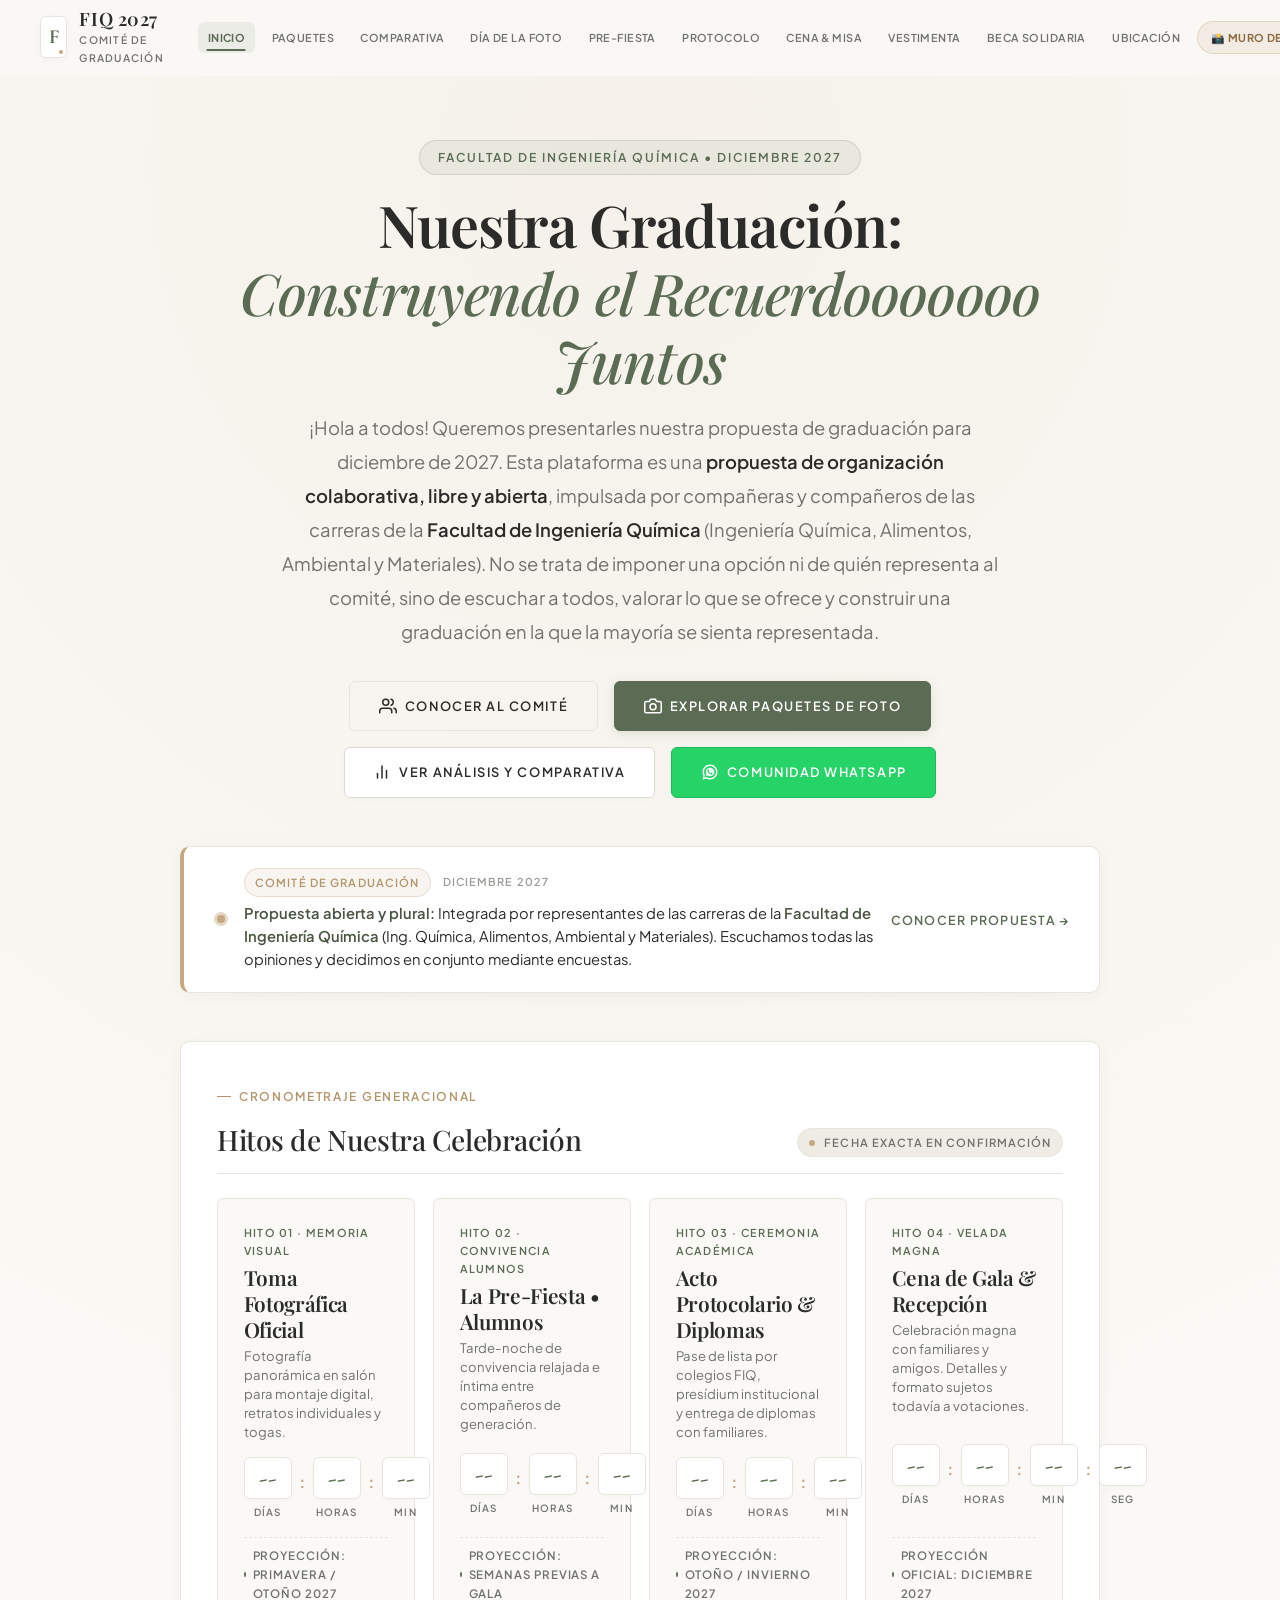
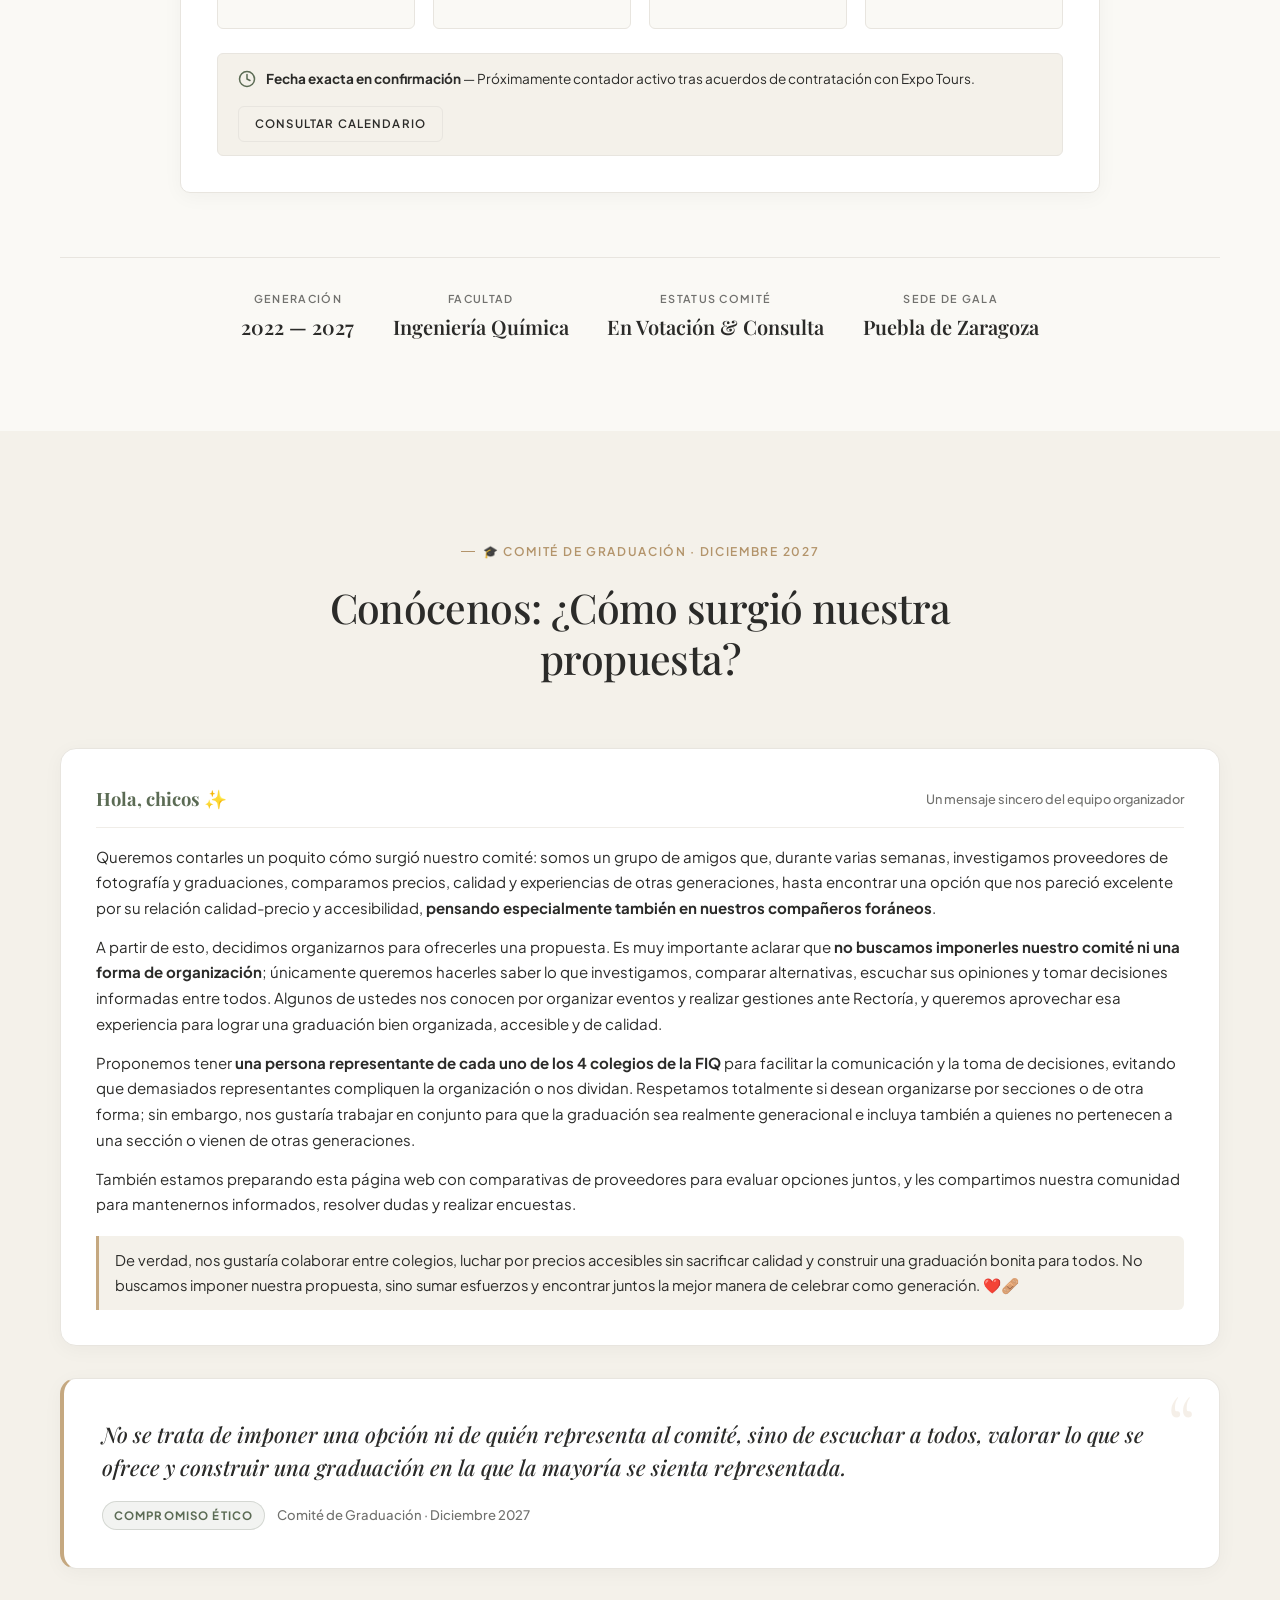
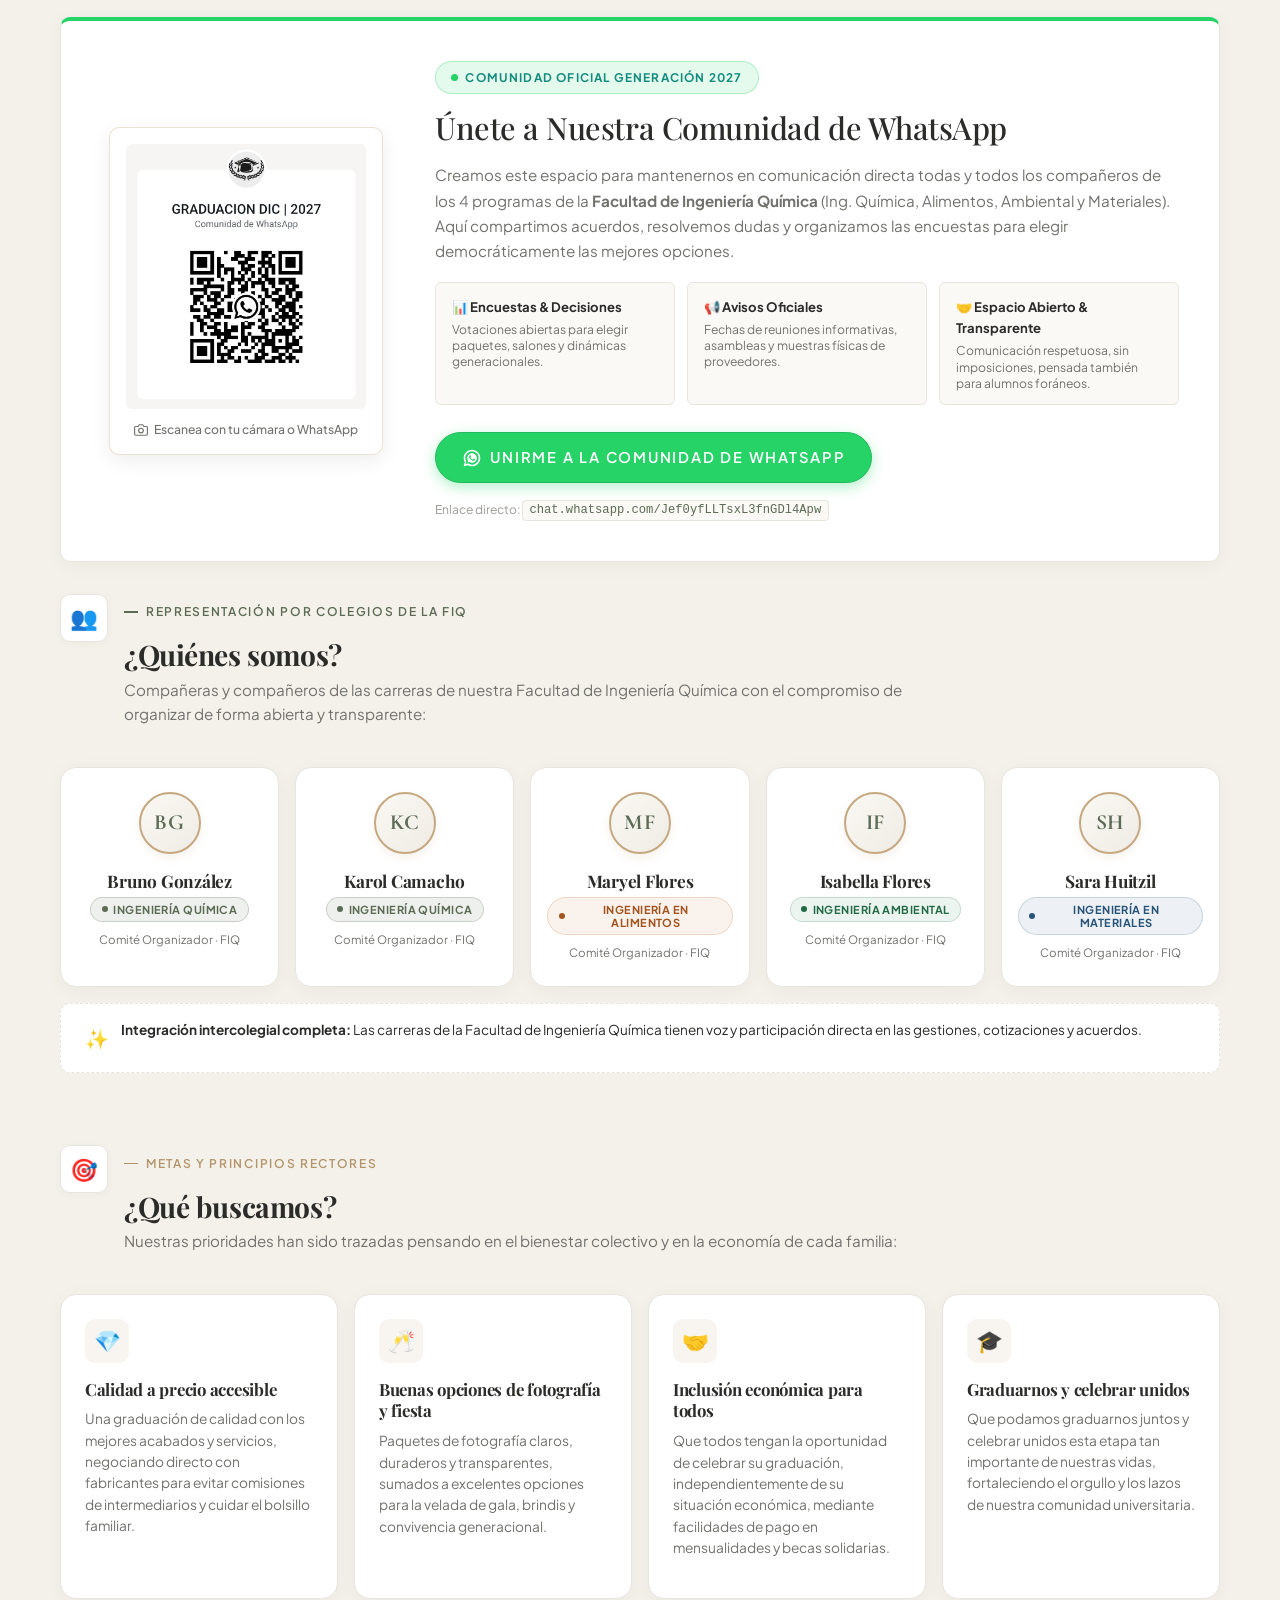
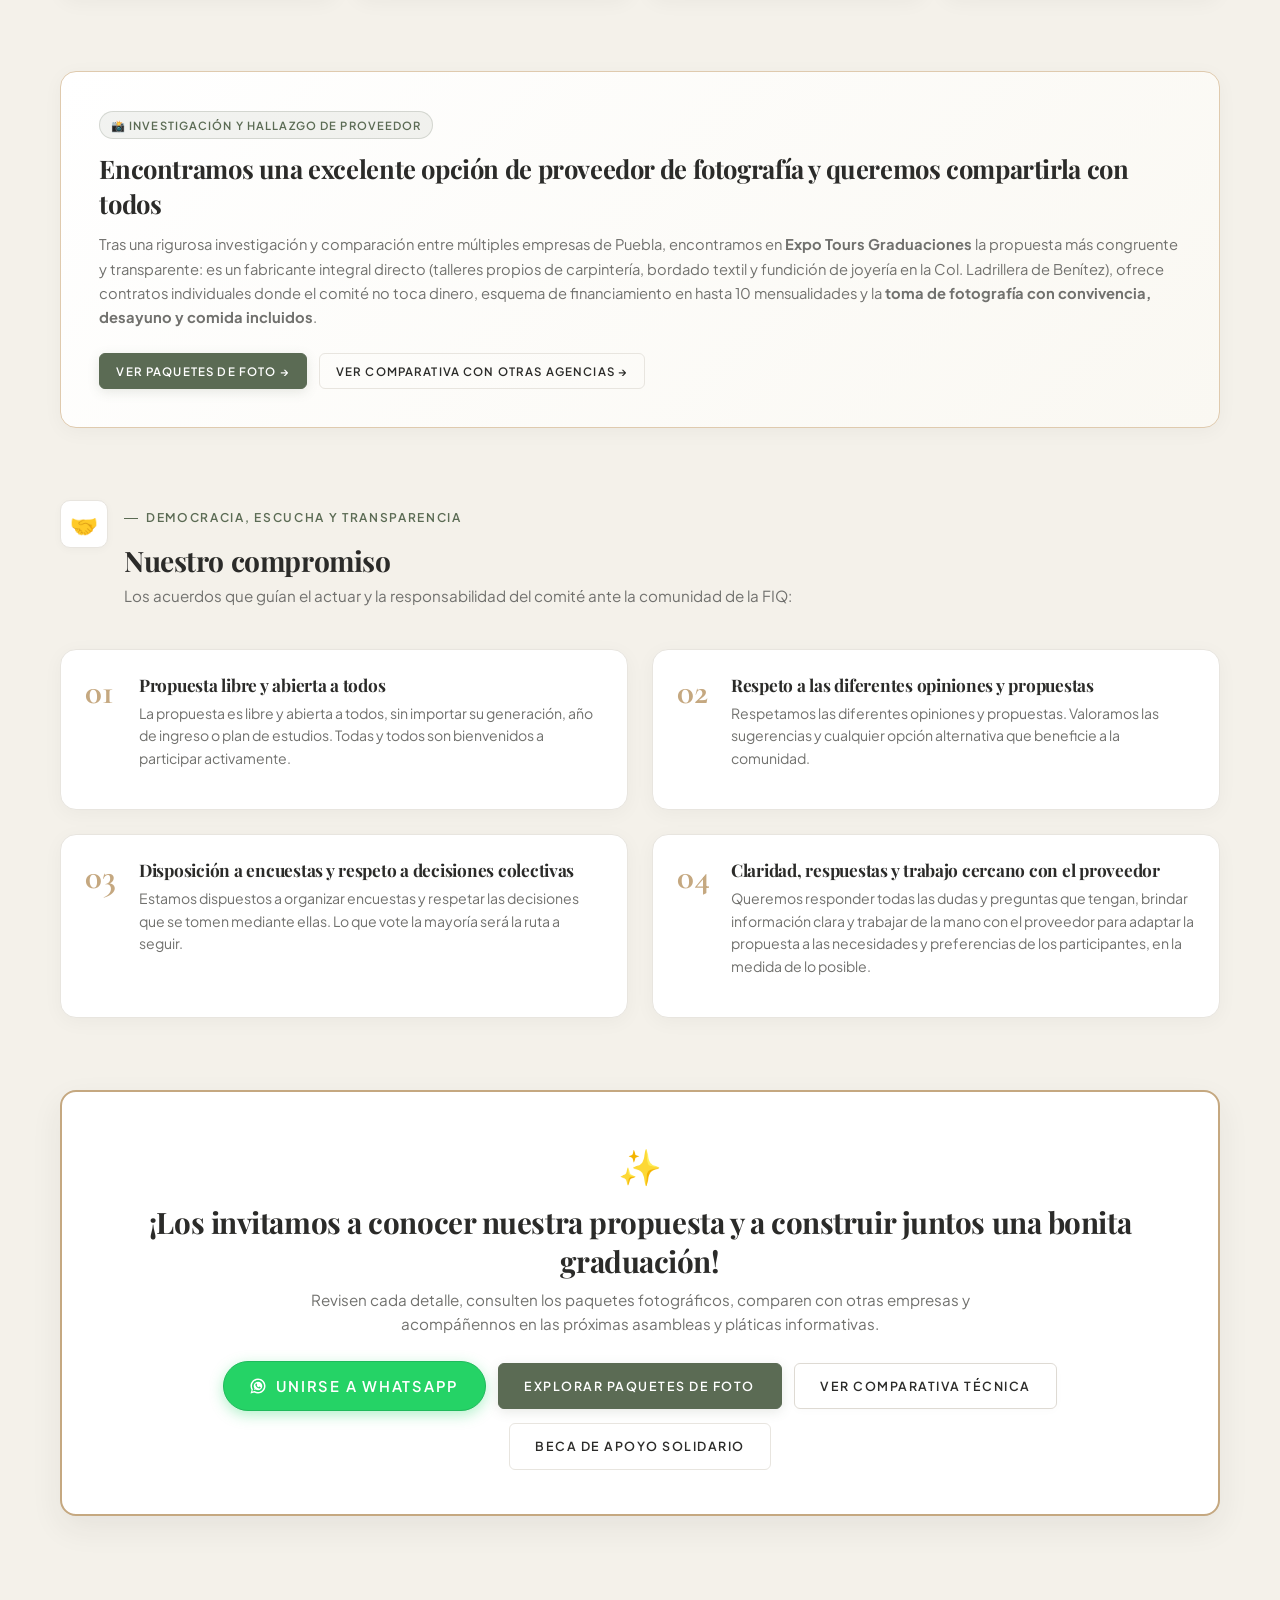
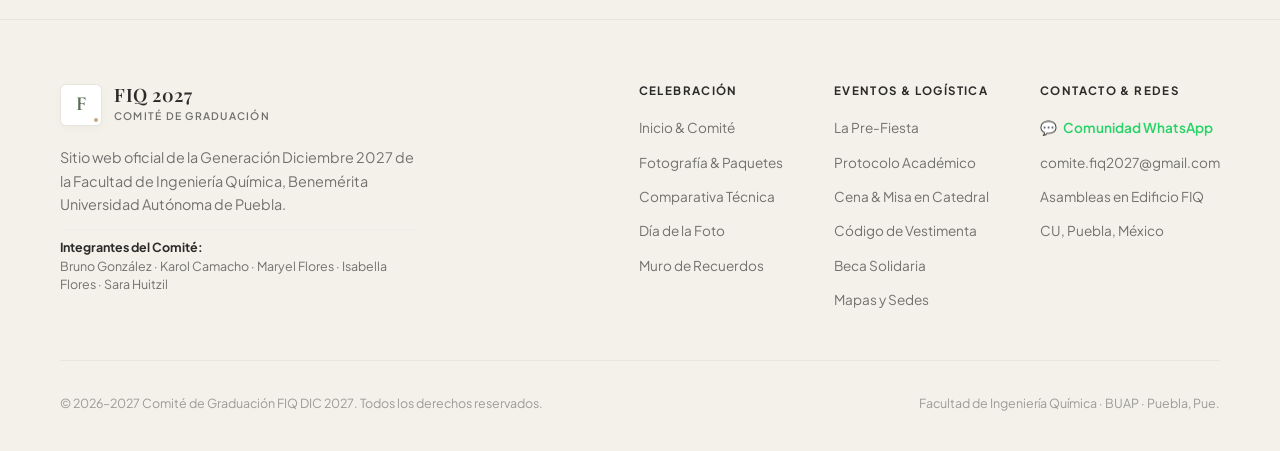
==== commit a5ddbbb3: "Update index.html" ====
--- a/index.html
+++ b/index.html
@@ -7,7 +7,7 @@
   
   <!-- SEO y Metadatos Editoriales -->
   <title>Inicio y Comité de Graduación | Graduación FIQ Diciembre 2027</title>
-  <meta name="description" content="Portal oficial y comité organizadorrrrrrr de la Generación Diciembre 2027 de la Facultad de Ingeniería Química (FIQ - BUAP).">
+  <meta name="description" content="Portal oficial y comité organizador de la Generación Diciembre 2027 de la Facultad de Ingeniería Química (FIQ - BUAP).">
   <meta name="theme-color" content="#FAF9F5">
 
   <!-- Open Graph -->
@@ -82,7 +82,7 @@
 
           <h1 class="hero-title">
             Nuestra Graduación: <br>
-            <span class="highlight-serif">Construyendo el Recuerdo Juntos</span>
+            <span class="highlight-serif">Construyendo el Recuerdooooooo Juntos</span>
           </h1>
 
           <div class="hero-statement">
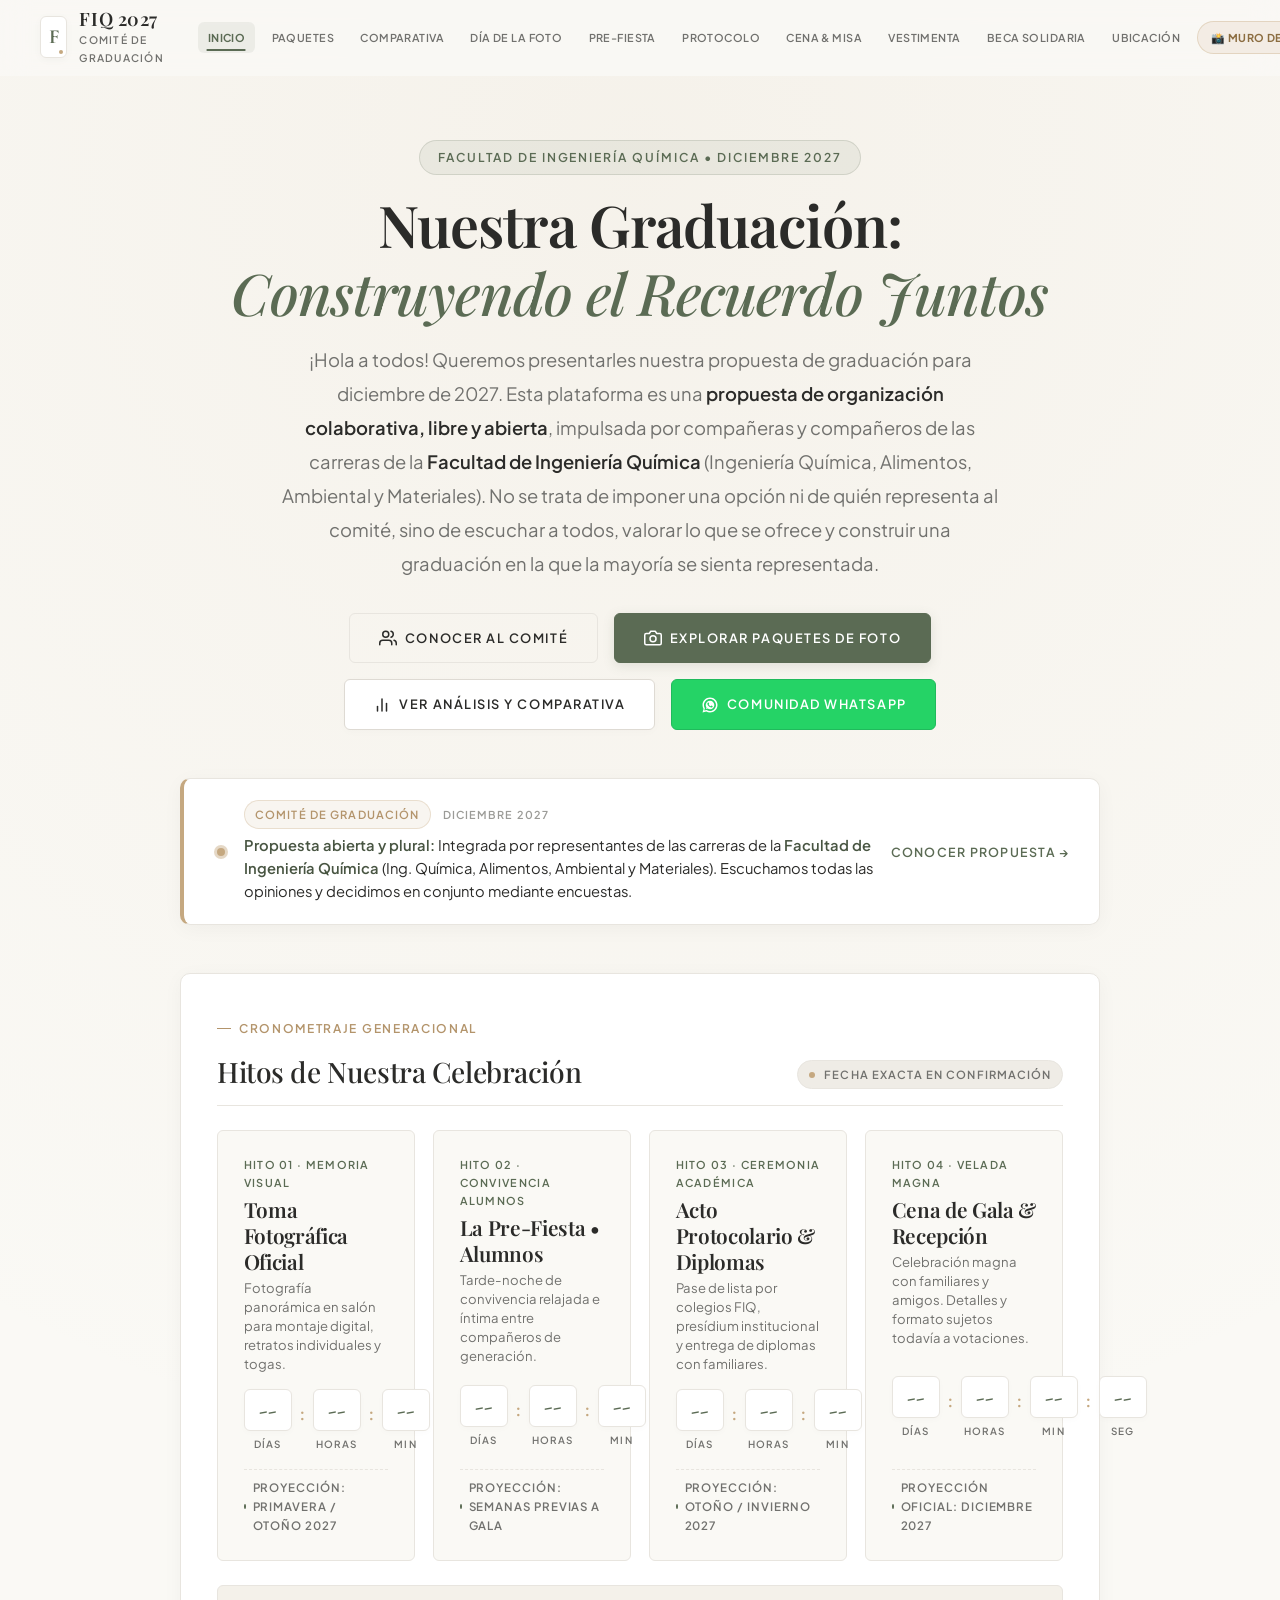
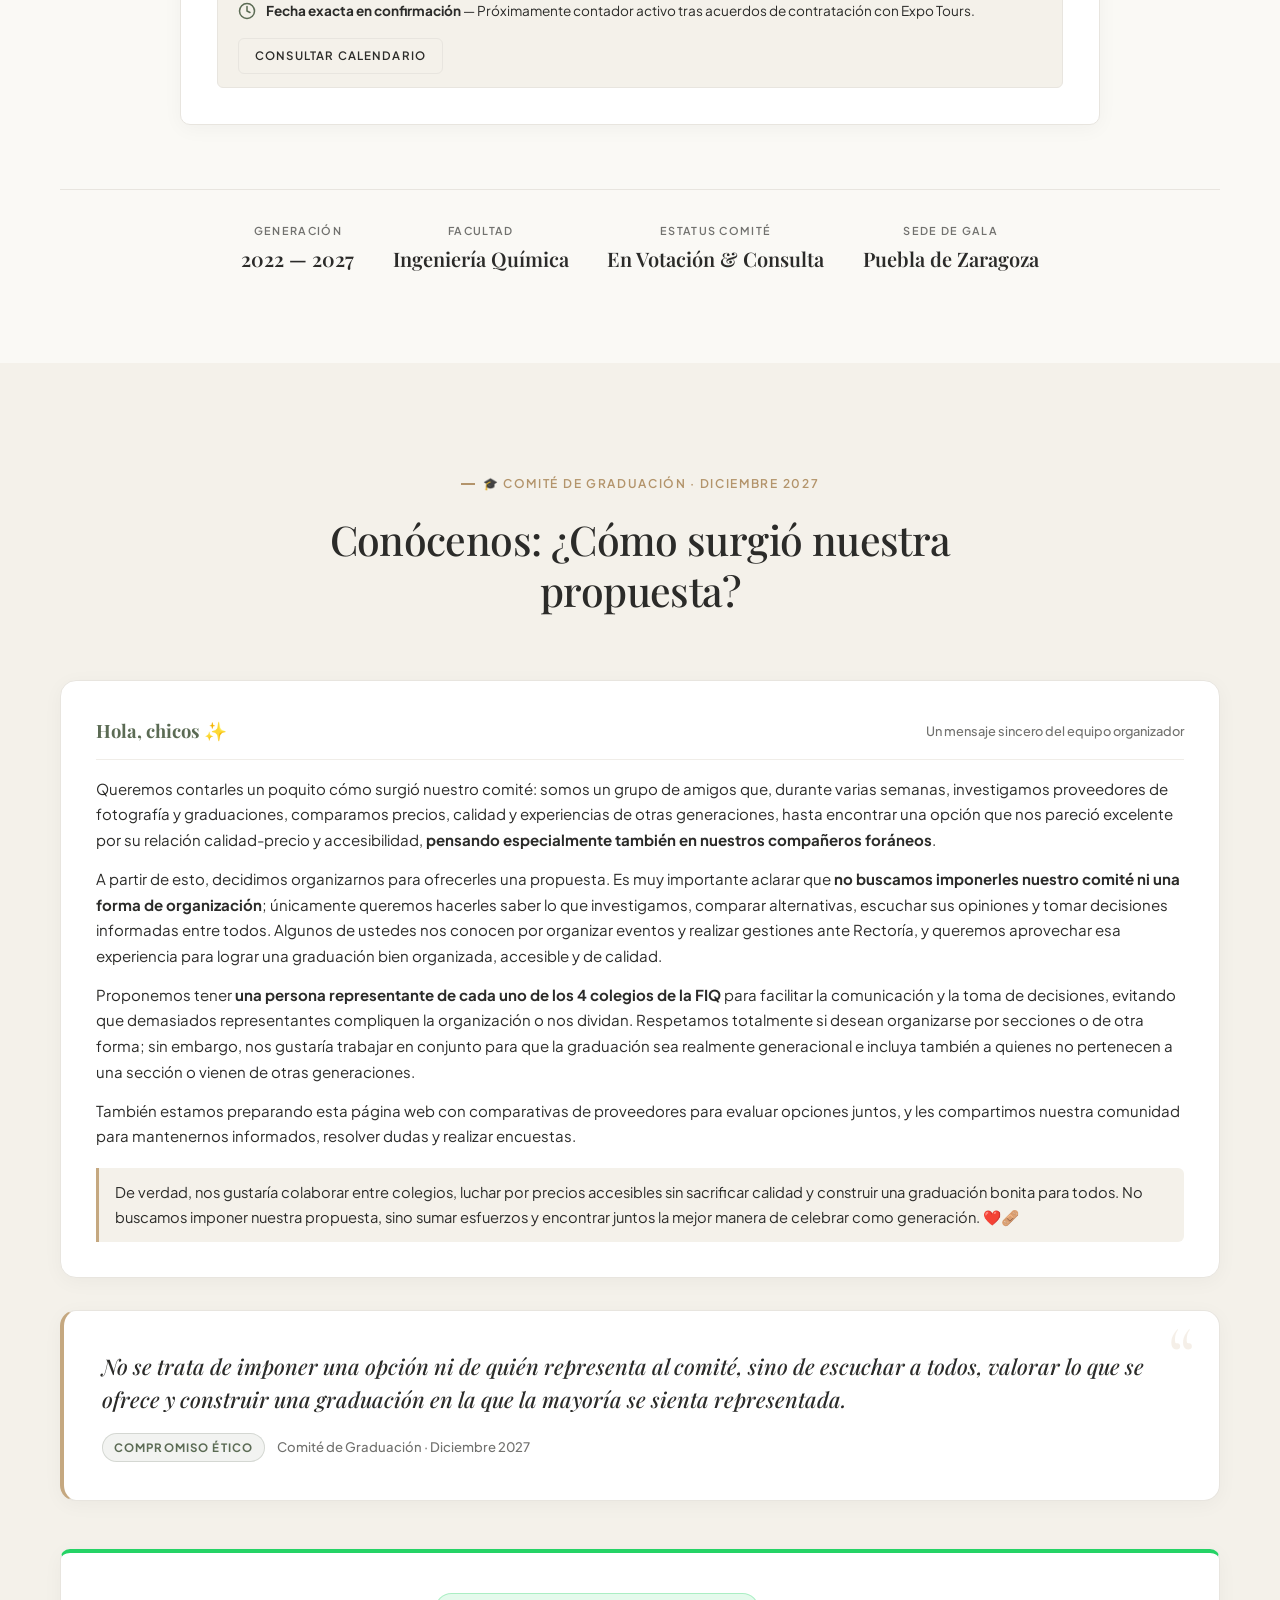
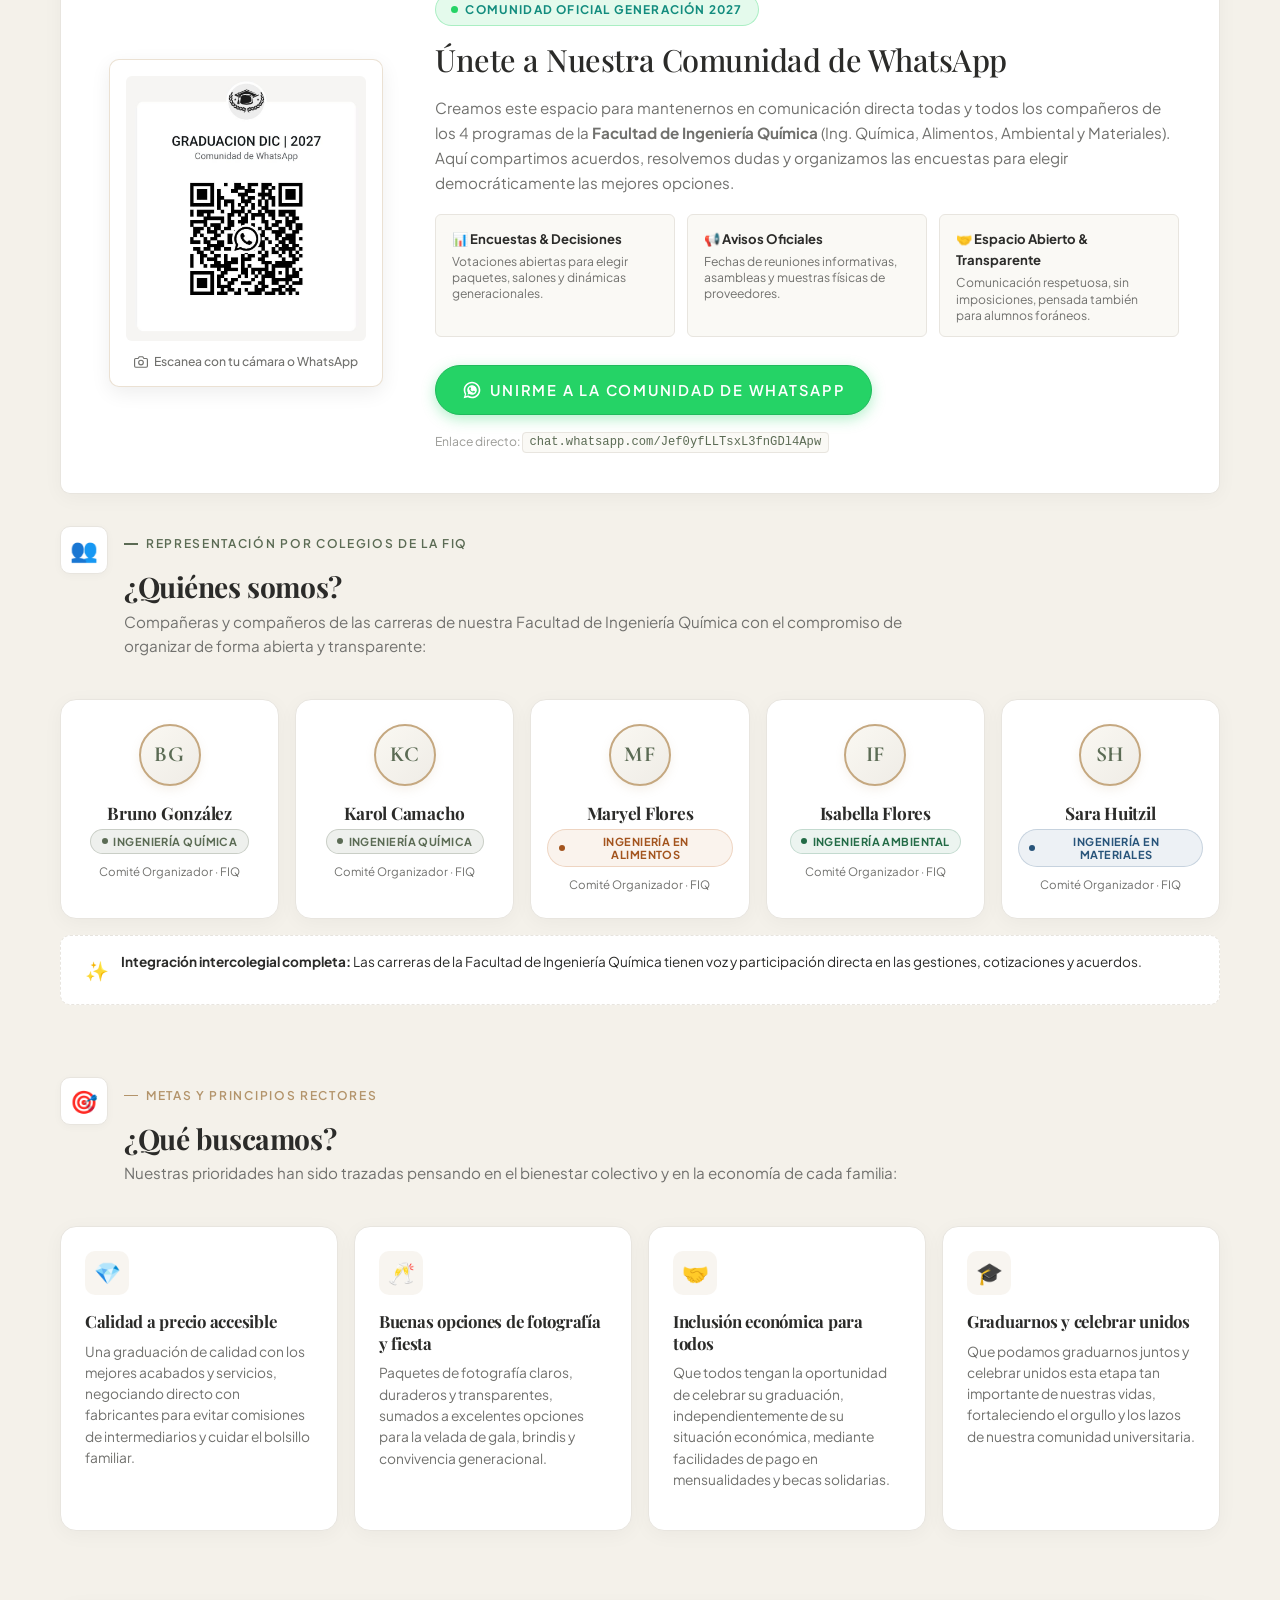
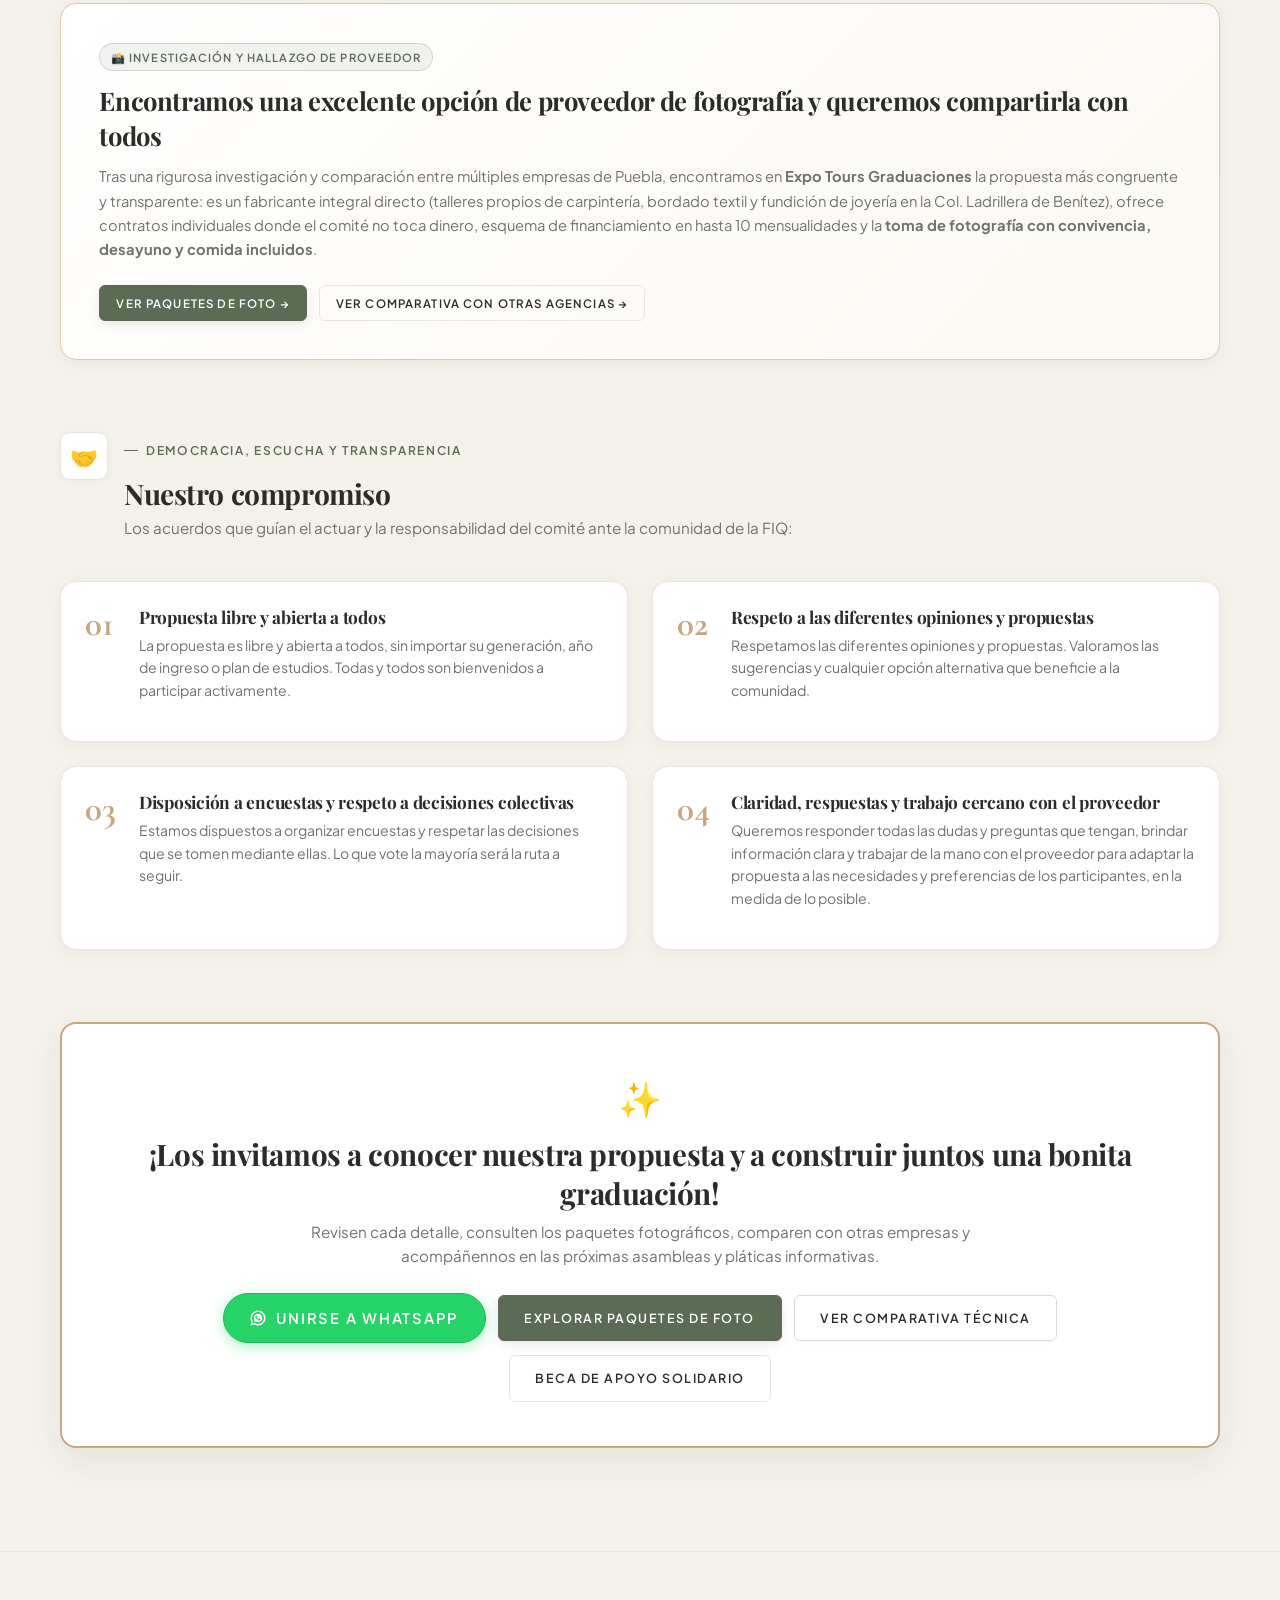
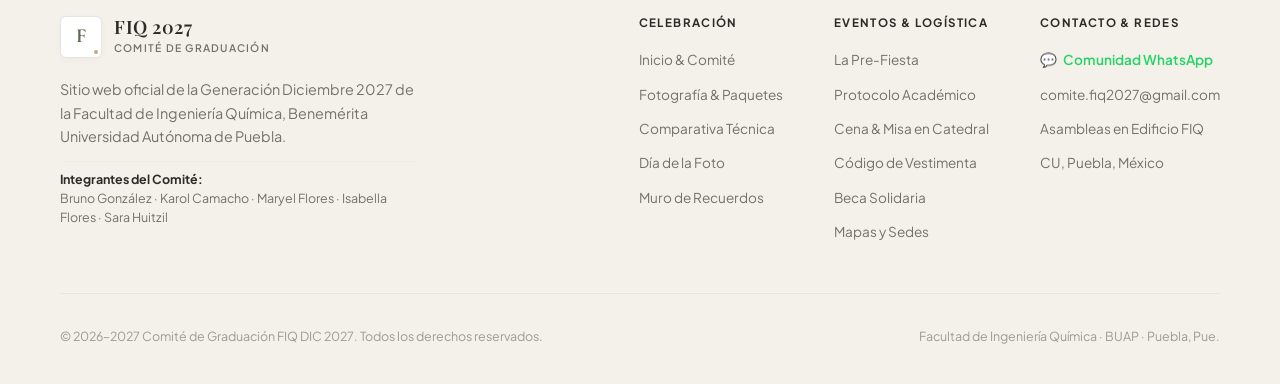
==== commit 3093c077: "Update index.html" ====
--- a/index.html
+++ b/index.html
@@ -82,7 +82,7 @@
 
           <h1 class="hero-title">
             Nuestra Graduación: <br>
-            <span class="highlight-serif">Construyendo el Recuerdooooooo Juntos</span>
+            <span class="highlight-serif">Construyendo el Recuerdo Juntos</span>
           </h1>
 
           <div class="hero-statement">
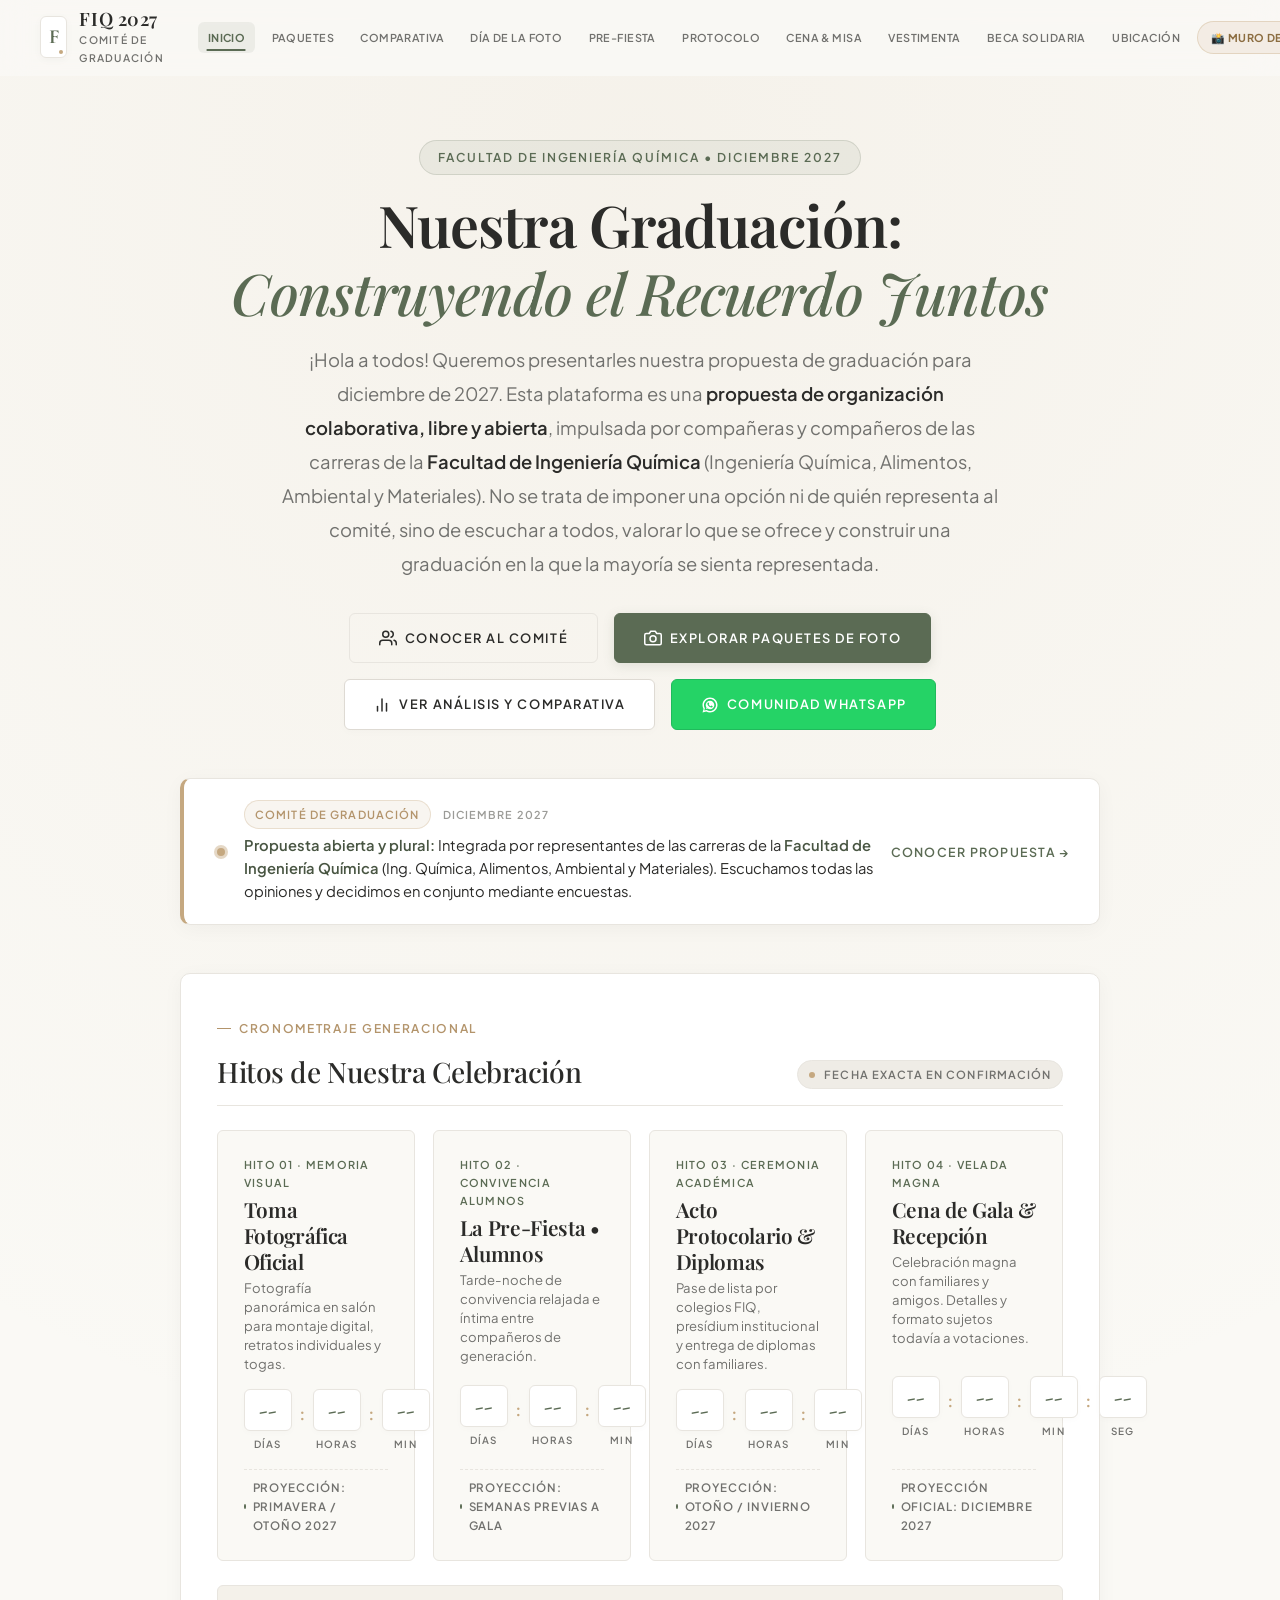
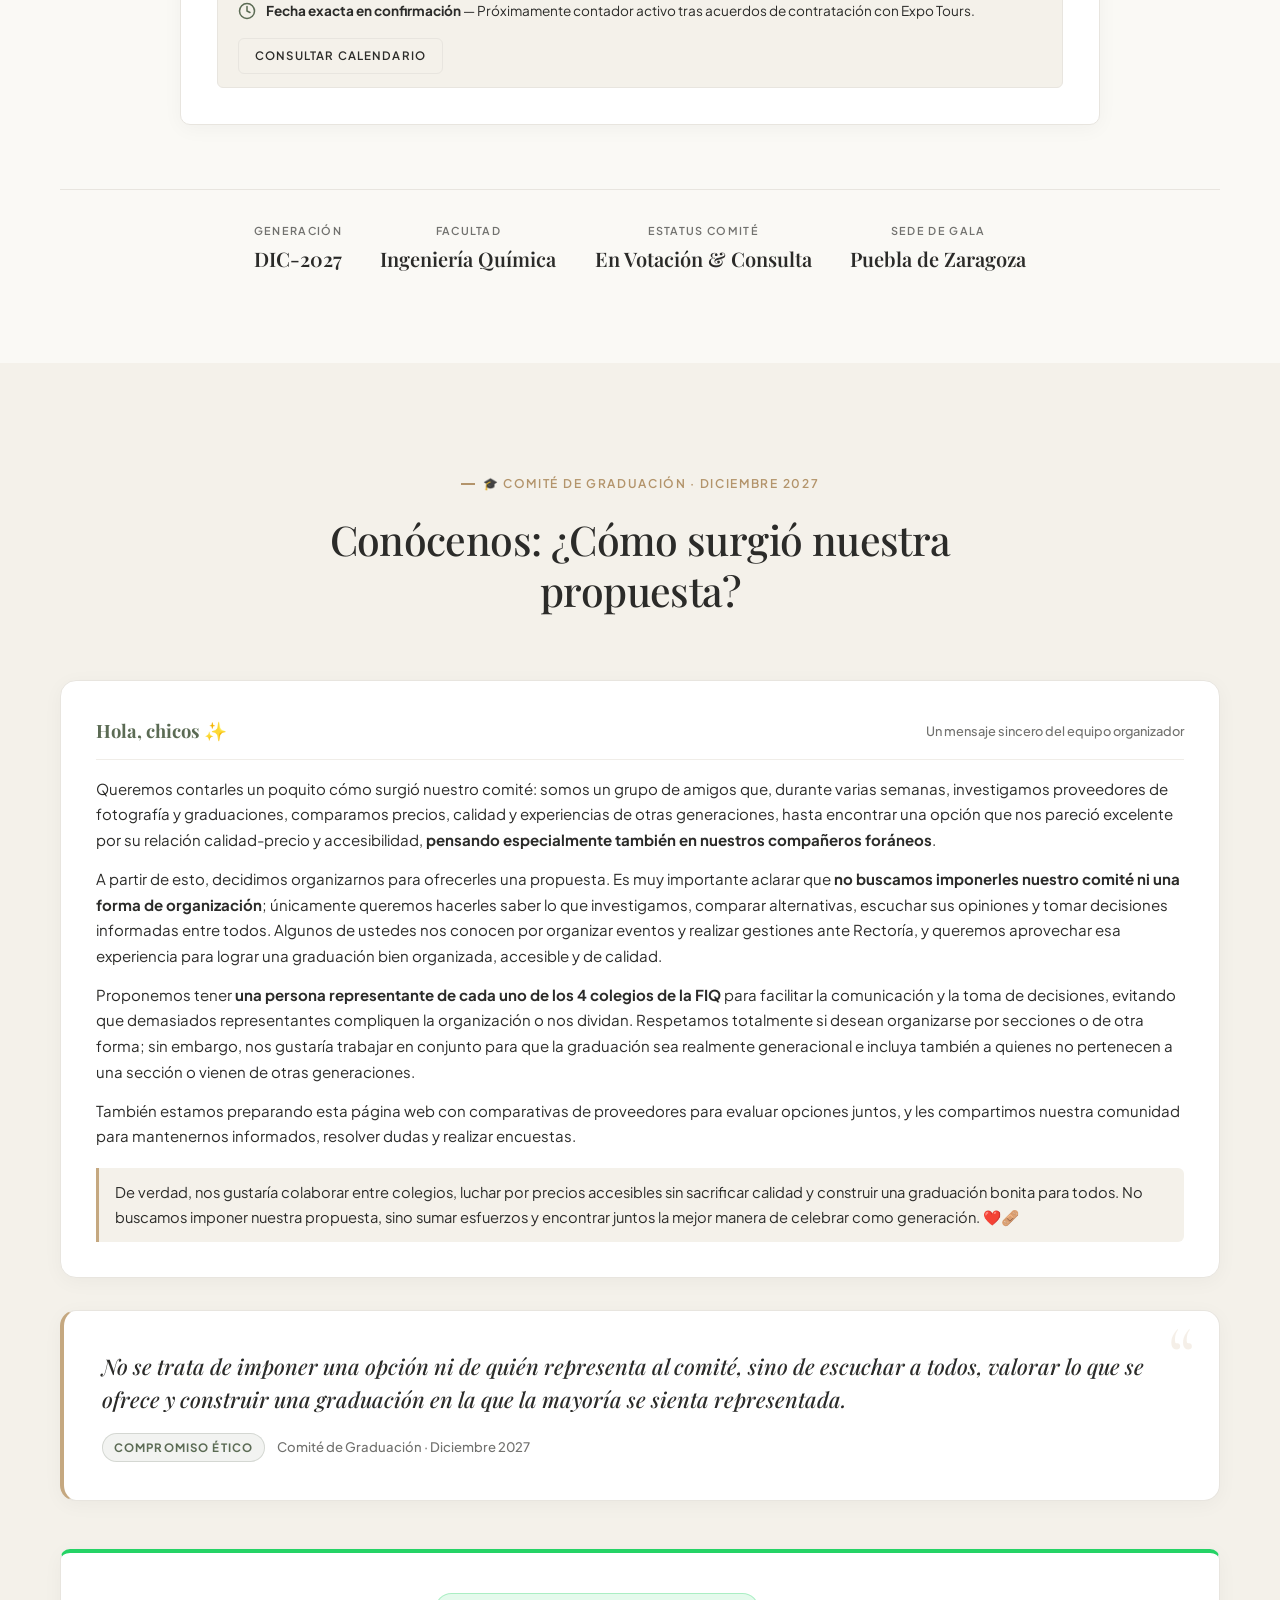
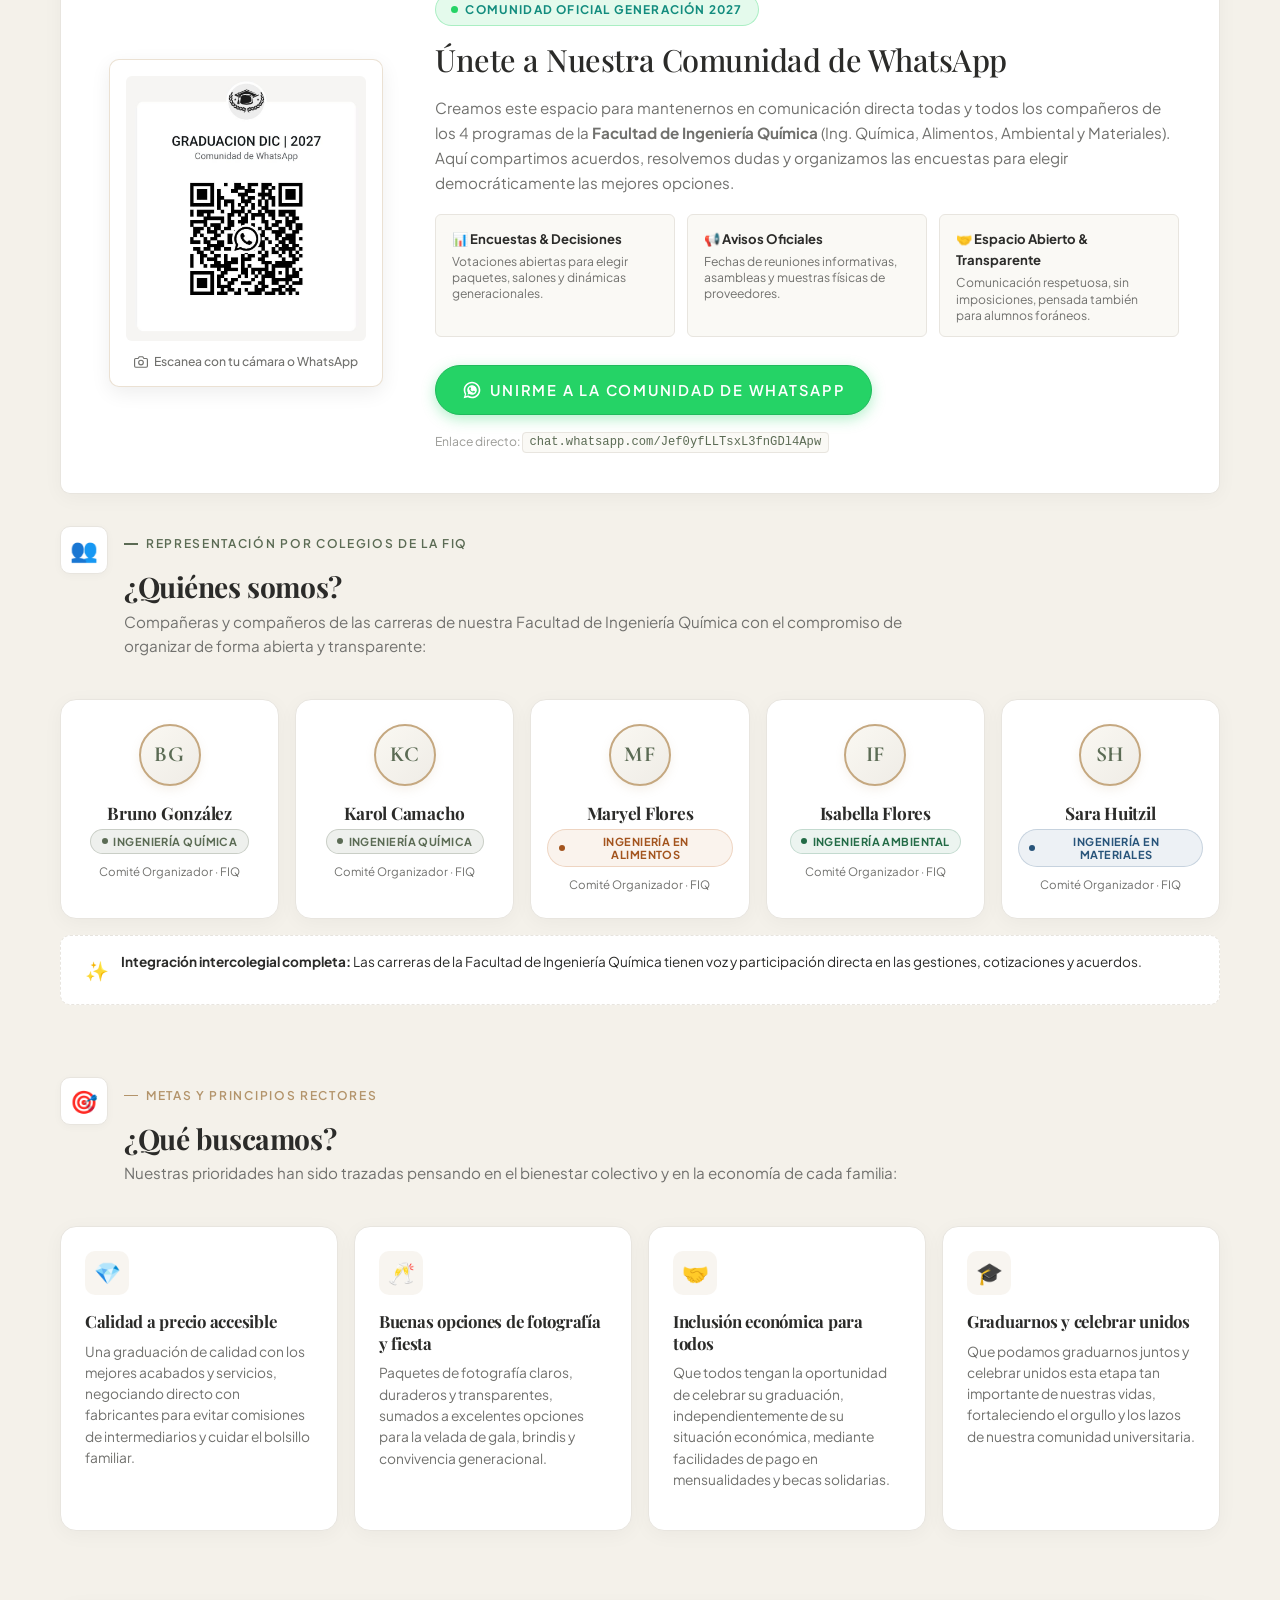
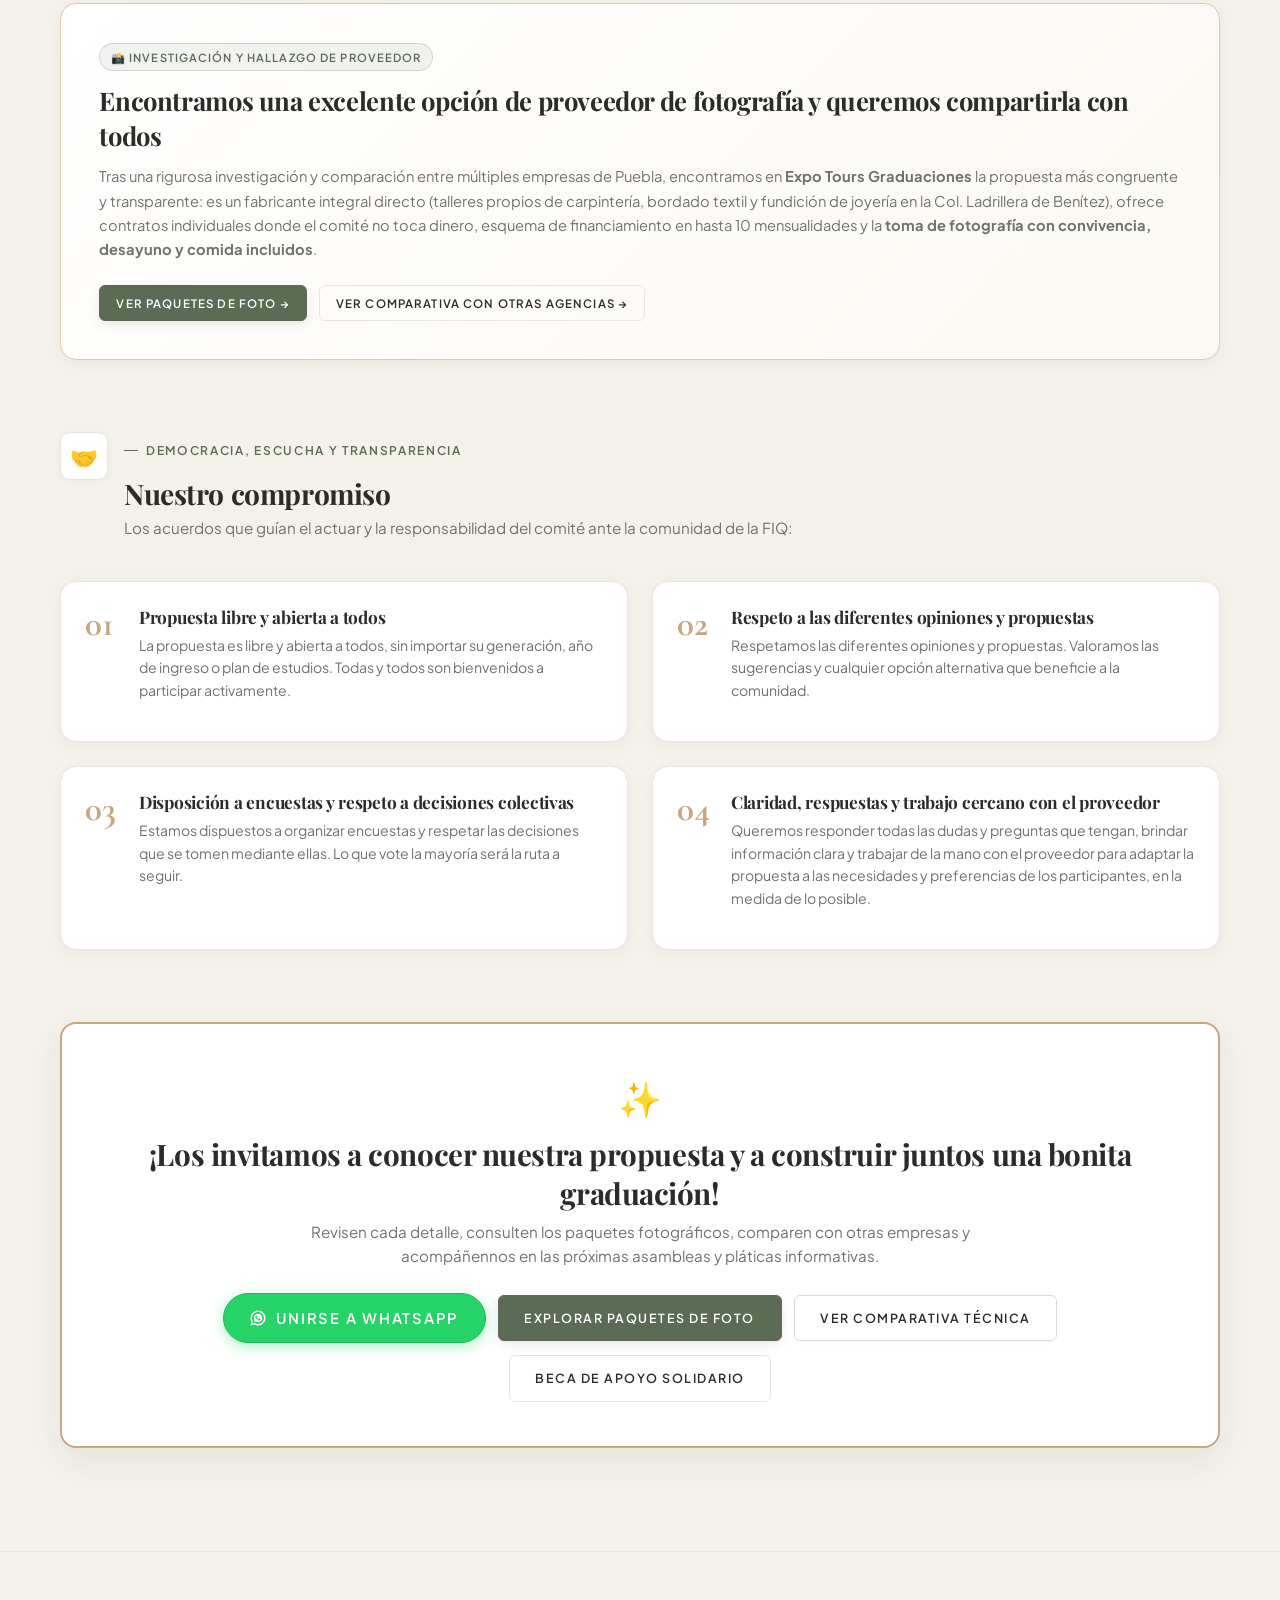
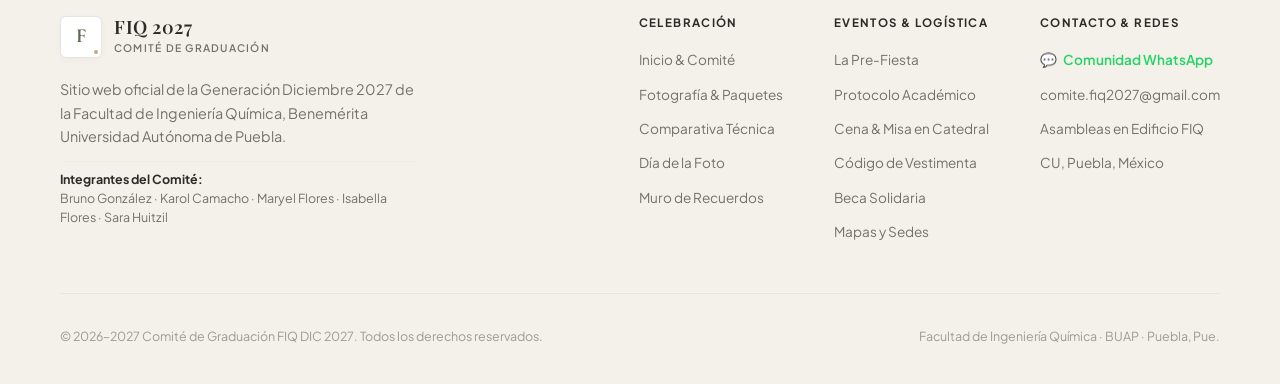
==== commit b3ae1310: "fix: rename generation to DIC-2027, add video 15MB limit and improve sync toast" ====
--- a/index.html
+++ b/index.html
@@ -329,7 +329,7 @@
         <div class="hero-meta-strip">
           <div class="meta-item">
             <span class="meta-label">Generación</span>
-            <span class="meta-value">2022 — 2027</span>
+            <span class="meta-value">DIC-2027</span>
           </div>
           <div class="meta-item">
             <span class="meta-label">Facultad</span>
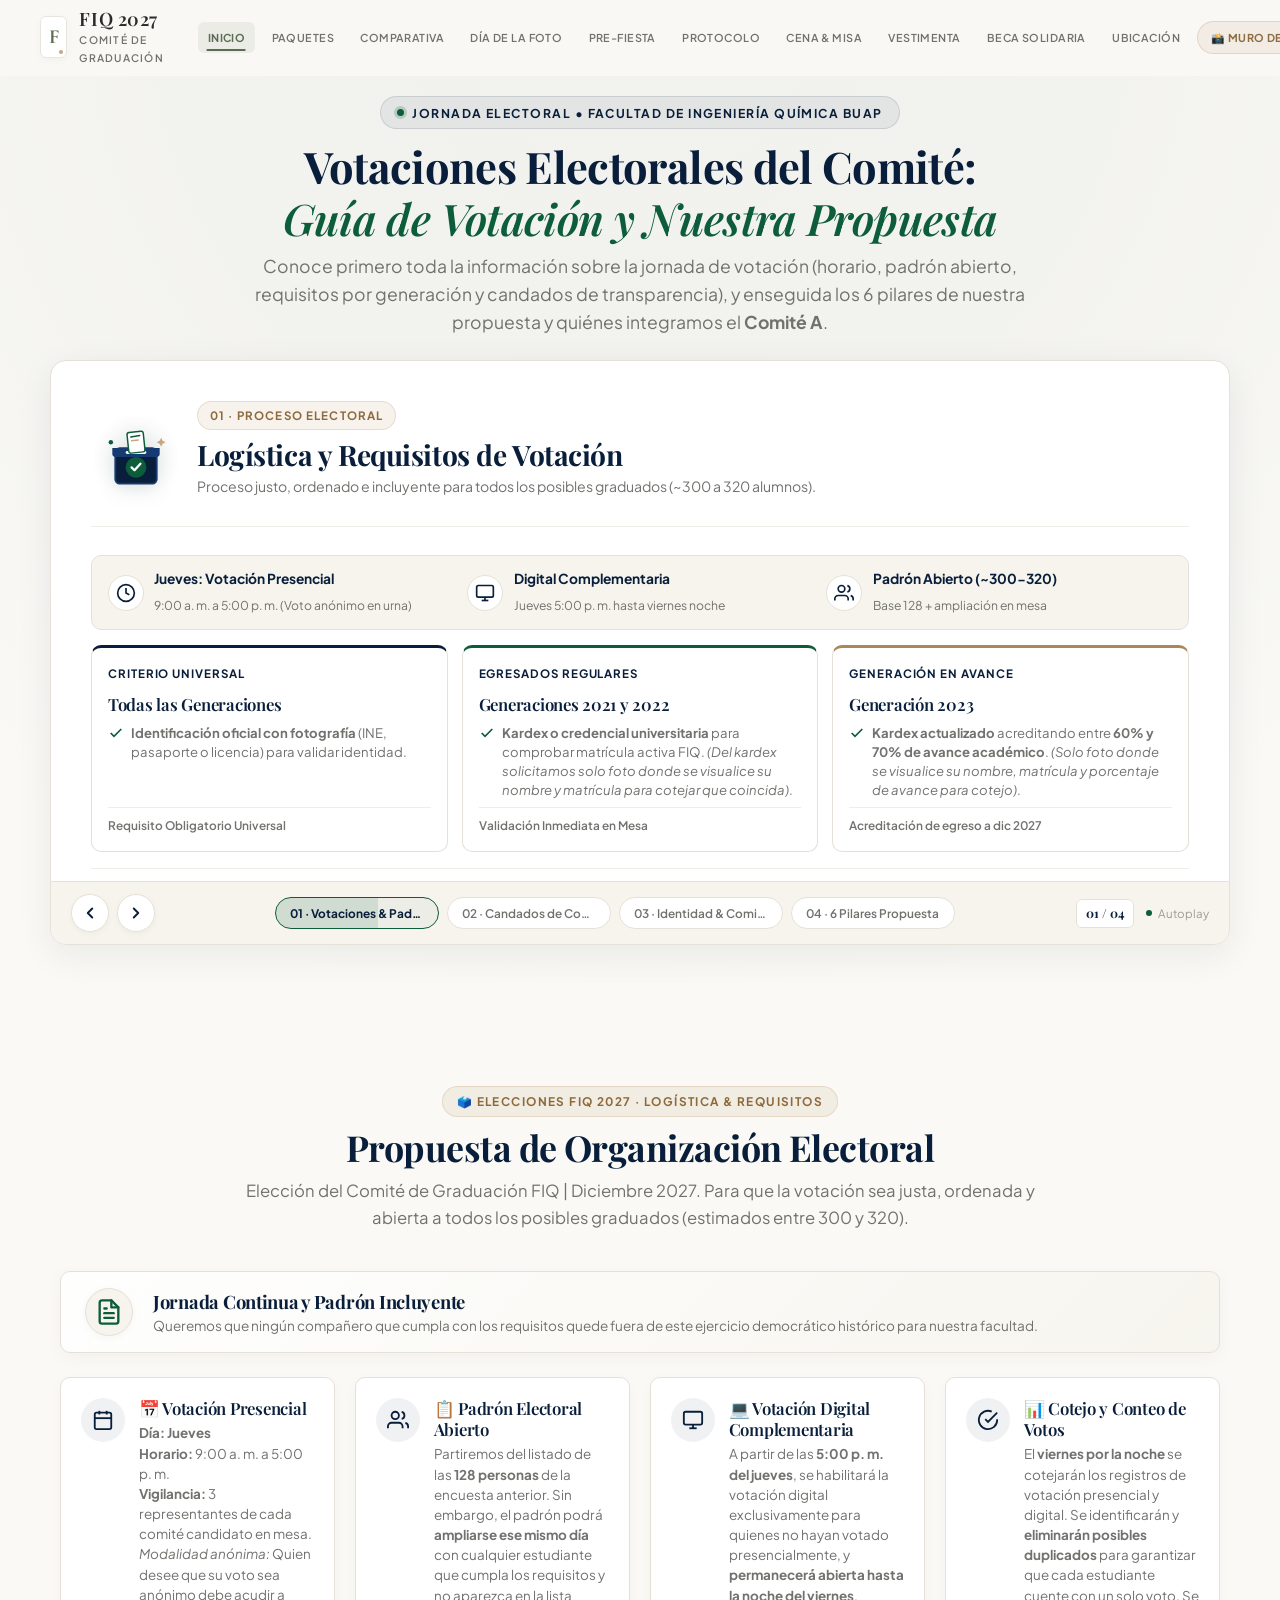
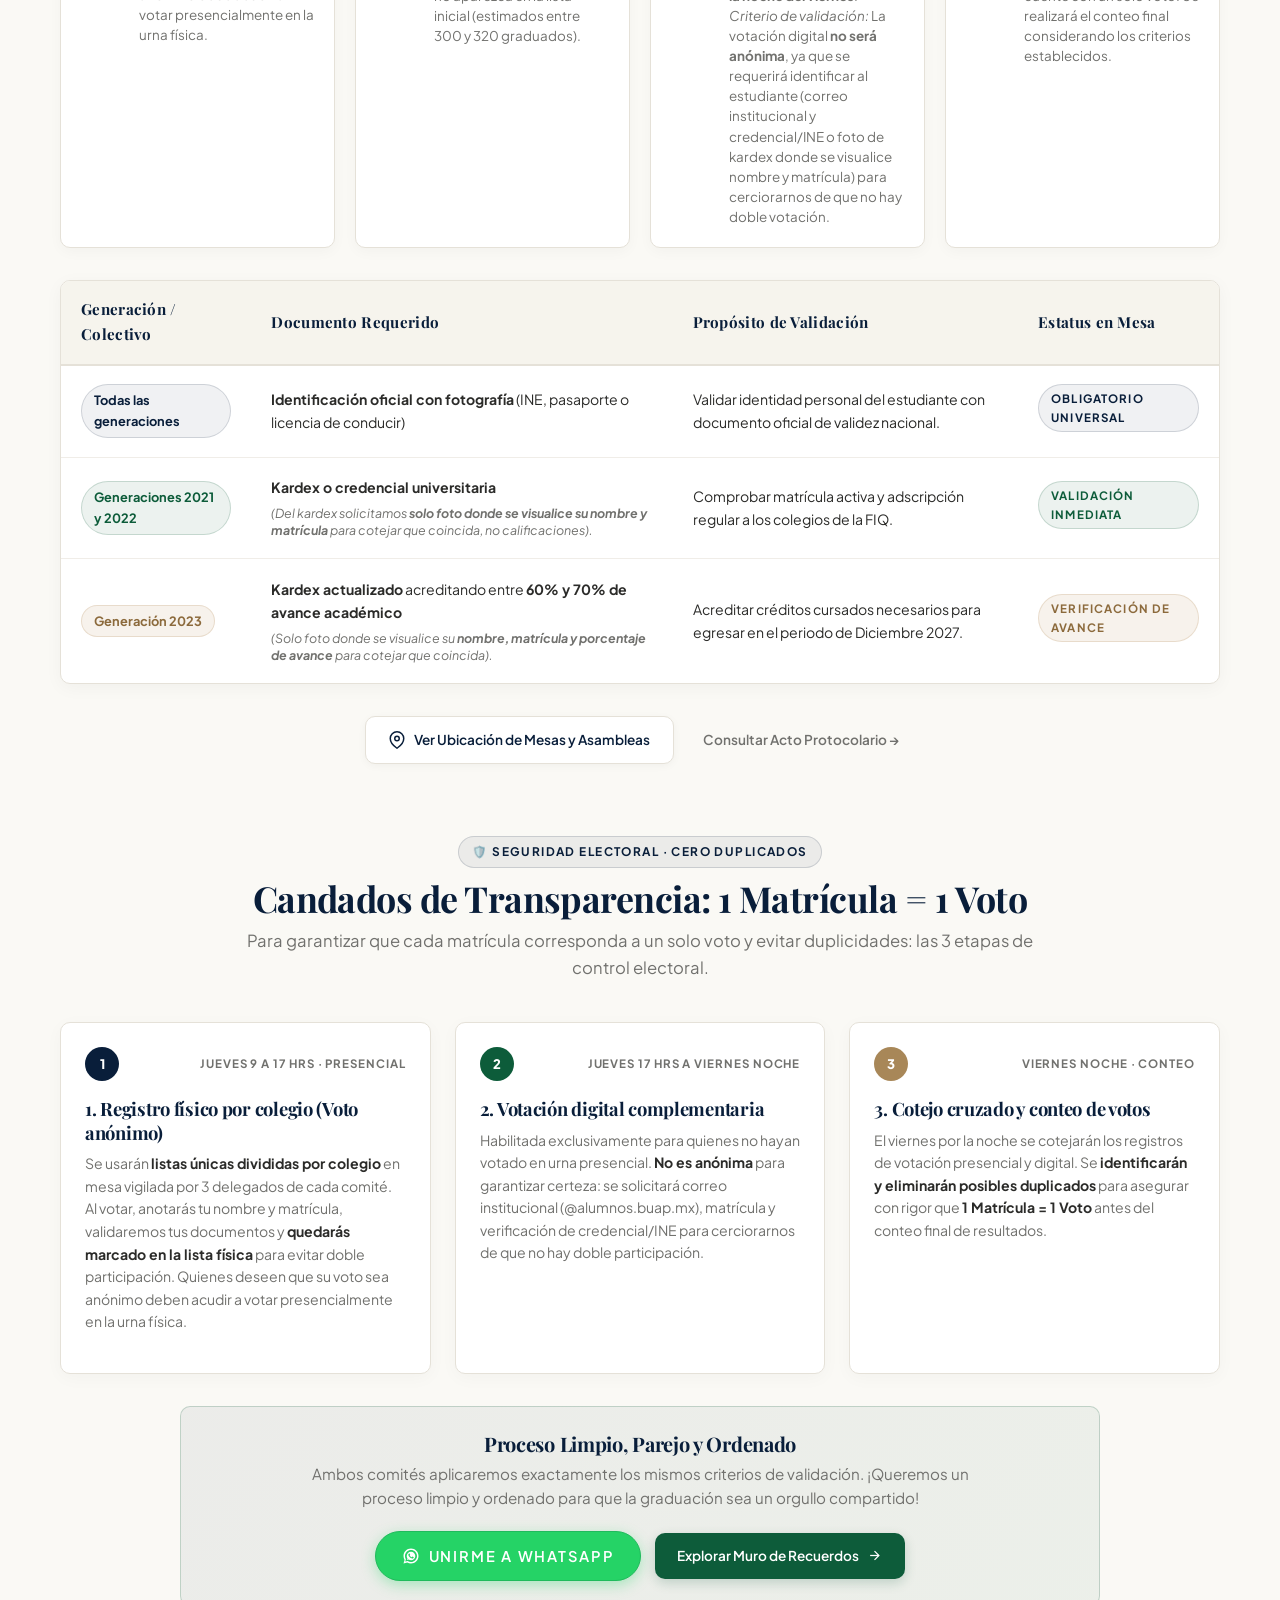
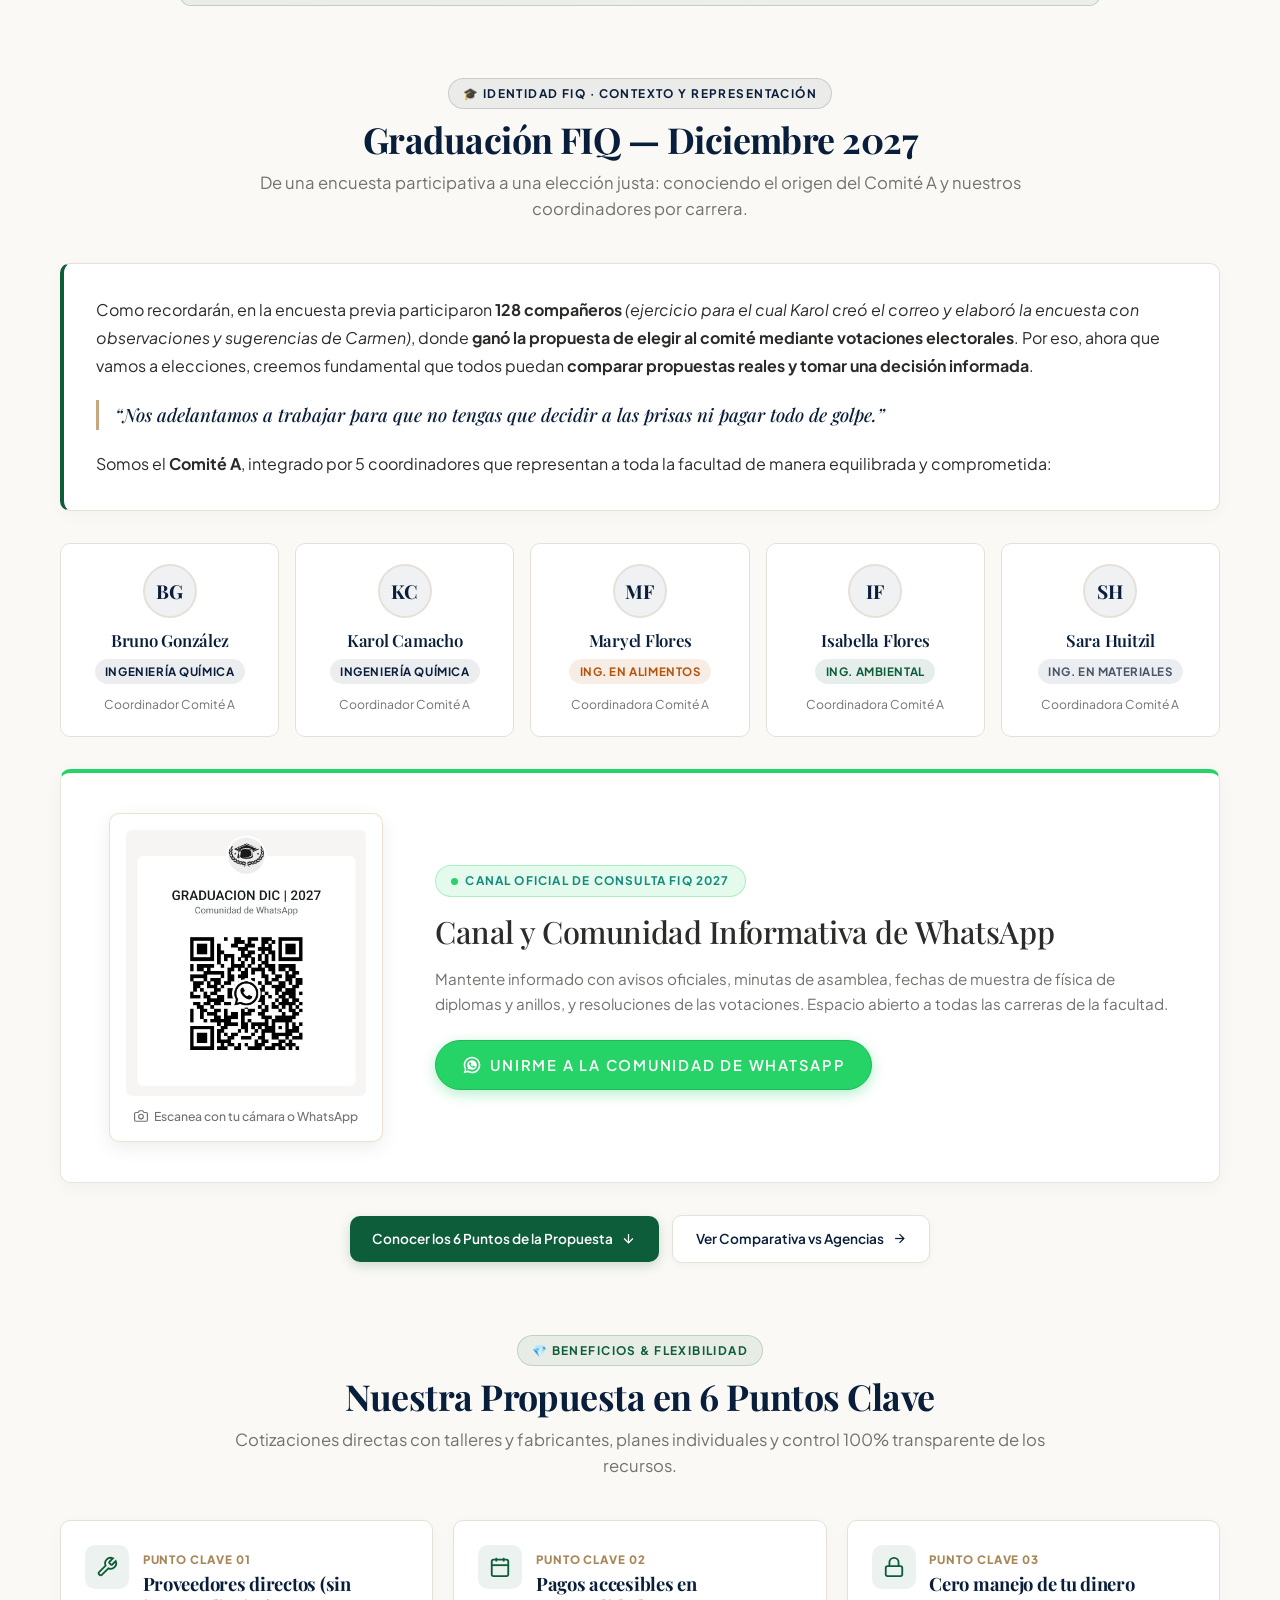
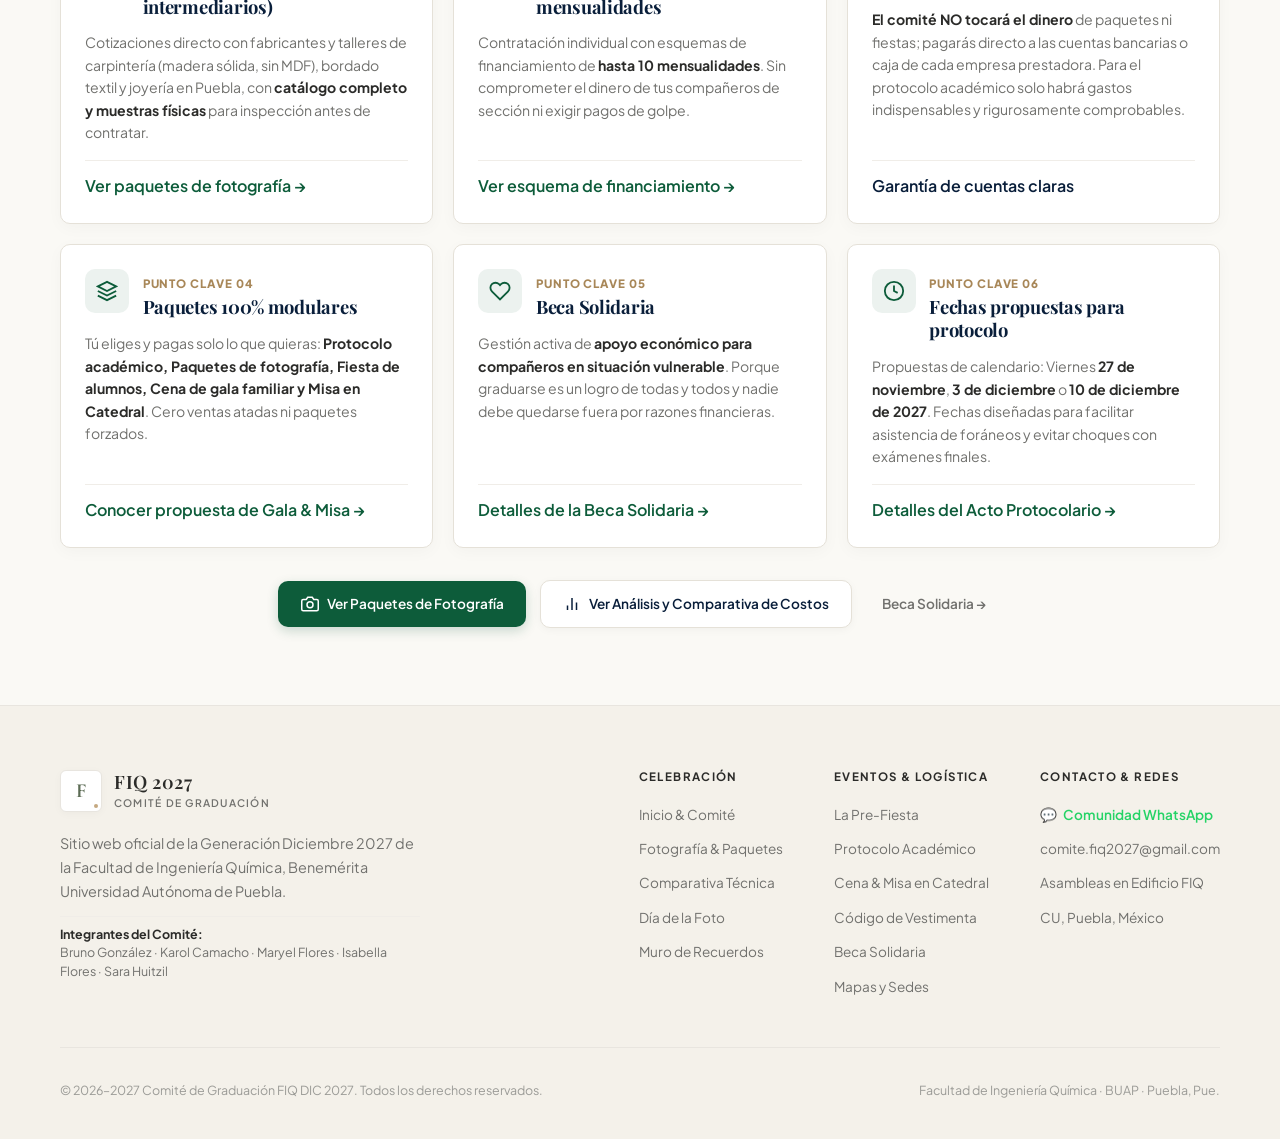
==== commit e4b06cde: "feat: actualizar pagina principal con hero slider electoral y propuesta comite A" ====
--- a/index.html
+++ b/index.html
@@ -6,27 +6,28 @@
   <meta http-equiv="X-UA-Compatible" content="IE=edge">
   
   <!-- SEO y Metadatos Editoriales -->
-  <title>Inicio y Comité de Graduación | Graduación FIQ Diciembre 2027</title>
-  <meta name="description" content="Portal oficial y comité organizador de la Generación Diciembre 2027 de la Facultad de Ingeniería Química (FIQ - BUAP).">
+  <title>Votaciones Electorales y Propuesta | Graduación FIQ BUAP Diciembre 2027</title>
+  <meta name="description" content="Información oficial sobre las votaciones electorales del comité, requisitos por generación, candados de transparencia y la propuesta integral del Comité A para la Graduación FIQ BUAP Diciembre 2027.">
   <meta name="theme-color" content="#FAF9F5">
 
   <!-- Open Graph -->
-  <meta property="og:title" content="Inicio y Comité de Graduación | Graduación FIQ Diciembre 2027">
-  <meta property="og:description" content="Portal oficial y comité organizador de la Generación Diciembre 2027 de la Facultad de Ingeniería Química (FIQ - BUAP).">
+  <meta property="og:title" content="Votaciones Electorales y Propuesta | Graduación FIQ BUAP Diciembre 2027">
+  <meta property="og:description" content="Guía rápida para la jornada electoral: horario, requisitos por generación, padrón abierto, candados de seguridad y los 6 pilares de la propuesta.">
   <meta property="og:type" content="website">
 
-  <!-- Tipografía Google Fonts -->
+  <!-- Tipografía Google Fonts Oficial del Proyecto -->
   <link rel="preconnect" href="https://fonts.googleapis.com">
   <link rel="preconnect" href="https://fonts.gstatic.com" crossorigin>
-  <link href="https://fonts.googleapis.com/css2?family=Cormorant+Garamond:ital,wght@0,400;0,500;0,600;0,700;1,400&family=Playfair+Display:ital,wght@0,400;0,500;0,600;0,700;1,400&family=Plus+Jakarta+Sans:wght@300;400;500;600;700&display=swap" rel="stylesheet">
-
-  <!-- Hojas de estilos -->
+  <link href="https://fonts.googleapis.com/css2?family=Cormorant+Garamond:ital,wght@0,400;0,500;0,600;0,700;1,400&family=Playfair+Display:ital,wght@0,400;0,500;0,600;0,700;1,400&family=Plus+Jakarta+Sans:wght@300;400;500;600;700;800&display=swap" rel="stylesheet">
+
+  <!-- Hojas de estilos del Sistema de Diseño -->
   <link rel="stylesheet" href="css/styles.css">
+  <link rel="stylesheet" href="css/home-electoral.css">
 </head>
 <body>
 
   <!-- ======================================================================
-       HEADER Y NAVBAR SUPERIOR (CENTRADO Y MEJOR ORGANIZADO)
+       HEADER Y NAVBAR SUPERIOR (INTACTO Y TOTALMENTE INTEGRADO)
        ====================================================================== -->
   <header class="site-header" id="site-header">
     <div class="container navbar">
@@ -68,650 +69,1123 @@
   </header>
 
   <!-- ======================================================================
-       CONTENIDO PRINCIPAL: VISTA INDEPENDIENTE
+       CONTENIDO PRINCIPAL: ENTRADA PRINCIPAL / RESUMEN ELECTORAL Y PROPUESTA
+       ORDEN SOLICITADO:
+       1º ELECCIONES & VOTACIONES (Logística, Padrón, Requisitos y Candados)
+       2º NUESTRA PROPUESTA & COMITÉ (Contexto, Coordinadores y 6 Pilares)
        ====================================================================== -->
   <main id="main-content">
-    <section id="inicio" class="section section-hero">
-      <div class="container hero-container">
-
-        <!-- 1.1 Hero Header Editorial -->
-        <div class="hero-content">
-          <div class="hero-tagline-wrapper">
-            <span class="hero-tagline">FACULTAD DE INGENIERÍA QUÍMICA • DICIEMBRE 2027</span>
-          </div>
-
-          <h1 class="hero-title">
-            Nuestra Graduación: <br>
-            <span class="highlight-serif">Construyendo el Recuerdo Juntos</span>
+
+    <!-- --------------------------------------------------------------------
+         1. HERO SECTION: CARRUSEL AUTOMÁTICO (SLIDER A PANTALLA ANCHA)
+         -------------------------------------------------------------------- -->
+    <section class="electoral-hero-section" id="hero-electoral" aria-label="Resumen de Votaciones y Propuesta">
+      <div class="container hero-slider-wrapper">
+
+
+        <!-- Encabezado editorial superior del Hero -->
+        <header class="hero-editorial-header">
+          <div class="hero-top-badge">
+            <span class="badge-dot" aria-hidden="true"></span>
+            <span>JORNADA ELECTORAL • FACULTAD DE INGENIERÍA QUÍMICA BUAP</span>
+          </div>
+          <h1 class="hero-main-heading">
+            Votaciones Electorales del Comité: <br>
+            <span class="heading-accent">Guía de Votación y Nuestra Propuesta</span>
           </h1>
-
-          <div class="hero-statement">
-            <p class="hero-description">
-              ¡Hola a todos! Queremos presentarles nuestra propuesta de graduación para diciembre de 2027.
-              Esta plataforma es una <strong>propuesta de organización colaborativa, libre y abierta</strong>, impulsada por compañeras y compañeros de las carreras de la <strong>Facultad de Ingeniería Química</strong> (Ingeniería Química, Alimentos, Ambiental y Materiales). 
-              No se trata de imponer una opción ni de quién representa al comité, sino de escuchar a todos, valorar lo que se ofrece y construir una graduación en la que la mayoría se sienta representada.
-            </p>
-          </div>
-
-          <!-- 1.4 Botones de Acción Directa (CTA) -->
-          <div class="hero-actions">
-            <a href="#comite" class="btn btn-secondary btn-cta">
-              <svg width="18" height="18" viewBox="0 0 24 24" fill="none" stroke="currentColor" stroke-width="2" stroke-linecap="round" stroke-linejoin="round" aria-hidden="true">
-                <path d="M17 21v-2a4 4 0 0 0-4-4H5a4 4 0 0 0-4 4v2"></path>
-                <circle cx="9" cy="7" r="4"></circle>
-                <path d="M23 21v-2a4 4 0 0 0-3-3.87"></path>
-                <path d="M16 3.13a4 4 0 0 1 0 7.75"></path>
-              </svg>
-              Conocer al Comité
-            </a>
-            <a href="paquetes.html" class="btn btn-primary btn-cta">
-              <svg width="18" height="18" viewBox="0 0 24 24" fill="none" stroke="currentColor" stroke-width="2" stroke-linecap="round" stroke-linejoin="round" aria-hidden="true">
-                <path d="M23 19a2 2 0 0 1-2 2H3a2 2 0 0 1-2-2V8a2 2 0 0 1 2-2h4l2-3h6l2 3h4a2 2 0 0 1 2 2z"></path>
-                <circle cx="12" cy="13" r="4"></circle>
-              </svg>
-              Explorar Paquetes de Foto
-            </a>
-            <a href="comparativa.html" class="btn btn-linen btn-cta">
-              <svg width="18" height="18" viewBox="0 0 24 24" fill="none" stroke="currentColor" stroke-width="2" stroke-linecap="round" stroke-linejoin="round" aria-hidden="true">
-                <line x1="18" y1="20" x2="18" y2="10"></line>
-                <line x1="12" y1="20" x2="12" y2="4"></line>
-                <line x1="6" y1="20" x2="6" y2="14"></line>
-              </svg>
-              Ver Análisis y Comparativa
-            </a>
-            <a href="https://chat.whatsapp.com/Jef0yfLLTsxL3fnGDl4Apw" target="_blank" rel="noopener noreferrer" class="btn btn-whatsapp-hero btn-cta">
-              <svg width="18" height="18" viewBox="0 0 24 24" fill="currentColor" aria-hidden="true">
-                <path d="M12.031 6.172c-3.181 0-5.767 2.586-5.768 5.766-.001 1.298.38 2.27 1.019 3.287l-.582 2.128 2.182-.573c.978.58 1.911.928 3.145.929 3.178 0 5.767-2.587 5.768-5.766.001-3.187-2.575-5.771-5.764-5.771zm3.392 8.244c-.144.405-.837.774-1.17.824-.299.045-.677.063-1.092-.069-.252-.08-.575-.187-.988-.365-1.739-.751-2.874-2.502-2.961-2.617-.087-.116-.708-.94-.708-1.793s.448-1.273.607-1.446c.159-.173.346-.217.462-.217l.332.006c.106.005.249-.04.39.298.144.347.491 1.2.534 1.287.043.087.072.188.014.304-.058.116-.087.188-.173.289l-.26.304c-.087.086-.177.18-.076.354.101.174.449.741.964 1.201.662.591 1.221.774 1.394.861.174.086.275.072.376-.044.101-.116.433-.506.549-.68.116-.173.231-.145.39-.087s1.011.477 1.184.564.289.13.332.203c.044.072.044.419-.1.824z"/>
-                <path fill-rule="evenodd" clip-rule="evenodd" d="M12 2C6.477 2 2 6.477 2 12c0 1.891.524 3.66 1.436 5.176L2 22l4.982-1.398A9.957 9.957 0 0012 22c5.523 0 10-4.477 10-10S17.523 2 12 2zm0 18c-1.616 0-3.11-.475-4.364-1.293l-.312-.204-2.965.832.834-2.905-.224-.336A7.957 7.957 0 014 12c0-4.411 3.589-8 8-8s8 3.589 8 8-3.589 8-8 8z"/>
-              </svg>
-              Comunidad WhatsApp
-            </a>
-          </div>
-        </div>
-
-        <!-- 1.2 Tarjeta de Estado / Alerta Informativa -->
-        <div class="hero-alert-card" role="region" aria-label="Aviso informativo del comité">
-          <div class="alert-indicator-pulse" aria-hidden="true">
-            <span class="pulse-ring"></span>
-            <span class="pulse-dot"></span>
-          </div>
-          <div class="alert-content">
-            <div class="alert-header-line">
-              <span class="badge badge-gold">Comité de Graduación</span>
-              <span class="alert-timestamp">Diciembre 2027</span>
-            </div>
-            <p class="alert-message">
-              <strong>Propuesta abierta y plural:</strong> Integrada por representantes de las carreras de la <strong>Facultad de Ingeniería Química</strong> (Ing. Química, Alimentos, Ambiental y Materiales). Escuchamos todas las opiniones y decidimos en conjunto mediante encuestas.
-            </p>
-          </div>
-          <div class="alert-action">
-            <a href="#comite" class="alert-link">Conocer Propuesta &rarr;</a>
-          </div>
-        </div>
-
-        <!-- 1.3 Módulo de Cuenta Regresiva (Countdown Editorial) -->
-        <div class="countdown-module card" id="countdown-module">
-          <div class="countdown-header">
-            <div class="countdown-heading">
-              <span class="eyebrow eyebrow-gold">Cronometraje Generacional</span>
-              <h2 class="countdown-title">Hitos de Nuestra Celebración</h2>
-            </div>
-            <div class="countdown-badge-wrapper">
-              <span class="badge badge-subtle">
-                <span class="status-dot"></span>
-                Fecha exacta en confirmación
+          <p class="hero-lead-text">
+            Conoce primero toda la información sobre la jornada de votación (horario, padrón abierto, requisitos por generación y candados de transparencia), y enseguida los 6 pilares de nuestra propuesta y quiénes integramos el <strong>Comité A</strong>.
+          </p>
+        </header>
+
+        <!-- Contenedor del Carrusel Interactivo -->
+        <div class="hero-slider-container" id="hero-executive-slider" role="region" aria-roledescription="carousel" aria-label="Infografías de Votación y Propuesta" tabindex="0">
+          
+          <div class="slider-viewport">
+
+            <!-- ============================================================
+                 SLIDE 1 (PRIMERO): LOGÍSTICA & REQUISITOS DE VOTACIÓN
+                 ============================================================ -->
+            <article class="hero-slide is-active" id="hero-slide-1" role="group" aria-roledescription="slide" aria-label="1 de 4: Logística y Requisitos de Votación">
+              
+              <div class="slide-infographic-header">
+                <div class="header-with-drawing">
+                  <!-- Dibujito / Ilustración: Urna Electoral con papeleta y sello -->
+                  <div class="drawing-svg-box" aria-hidden="true">
+                    <svg class="drawing-vector-illustration" viewBox="0 0 100 100" fill="none" xmlns="http://www.w3.org/2000/svg">
+                      <!-- Caja / Urna -->
+                      <rect x="22" y="38" width="56" height="48" rx="6" fill="#091E3A" stroke="#163B72" stroke-width="2.5"/>
+                      <path d="M18 38H82V46C82 48.2 80.2 50 78 50H22C19.8 50 18 48.2 18 46V38Z" fill="#163B72"/>
+                      <!-- Ranura -->
+                      <rect x="36" y="42" width="28" height="4" rx="2" fill="#FAF9F5"/>
+                      <!-- Papeleta entrando -->
+                      <rect x="39" y="16" width="22" height="28" rx="3" fill="#FFFFFF" stroke="#0D5C3A" stroke-width="2" transform="rotate(-6 50 30)"/>
+                      <line x1="43" y1="23" x2="55" y2="21" stroke="#0D5C3A" stroke-width="2" stroke-linecap="round"/>
+                      <line x1="44" y1="28" x2="53" y2="27" stroke="#C5A880" stroke-width="2" stroke-linecap="round"/>
+                      <!-- Checkmark de voto -->
+                      <circle cx="50" cy="64" r="14" fill="#0D5C3A"/>
+                      <path d="M44 64L48 68L56 59" stroke="#FFFFFF" stroke-width="3" stroke-linecap="round" stroke-linejoin="round"/>
+                      <!-- Estrellitas decorativas -->
+                      <path d="M84 24L86 28L90 30L86 32L84 36L82 32L78 30L82 28Z" fill="#C5A880"/>
+                      <circle cx="16" cy="30" r="3" fill="#0D5C3A"/>
+                    </svg>
+                  </div>
+                  <div class="slide-title-group">
+                    <span class="slide-mini-badge badge-gold">01 · Proceso Electoral</span>
+                    <h2 class="slide-headline">Logística y Requisitos de Votación</h2>
+                    <p class="slide-tagline">Proceso justo, ordenado e incluyente para todos los posibles graduados (~300 a 320 alumnos).</p>
+                  </div>
+                </div>
+              </div>
+
+              <div class="slide-infographic-body">
+                <div class="voting-pass-layout">
+                  
+                  <!-- Strip de datos clave -->
+                  <div class="voting-key-strip">
+                    <div class="key-strip-item">
+                      <div class="key-strip-icon" aria-hidden="true">
+                        <svg width="20" height="20" viewBox="0 0 24 24" fill="none" stroke="currentColor" stroke-width="2"><circle cx="12" cy="12" r="10"></circle><polyline points="12 6 12 12 16 14"></polyline></svg>
+                      </div>
+                      <div class="key-strip-info">
+                        <strong>Jueves: Votación Presencial</strong>
+                        <span>9:00 a. m. a 5:00 p. m. (Voto anónimo en urna)</span>
+                      </div>
+                    </div>
+
+                    <div class="key-strip-item">
+                      <div class="key-strip-icon" aria-hidden="true">
+                        <svg width="20" height="20" viewBox="0 0 24 24" fill="none" stroke="currentColor" stroke-width="2"><rect x="2" y="3" width="20" height="14" rx="2" ry="2"></rect><line x1="8" y1="21" x2="16" y2="21"></line><line x1="12" y1="17" x2="12" y2="21"></line></svg>
+                      </div>
+                      <div class="key-strip-info">
+                        <strong>Digital Complementaria</strong>
+                        <span>Jueves 5:00 p. m. hasta viernes noche</span>
+                      </div>
+                    </div>
+
+                    <div class="key-strip-item">
+                      <div class="key-strip-icon" aria-hidden="true">
+                        <svg width="20" height="20" viewBox="0 0 24 24" fill="none" stroke="currentColor" stroke-width="2"><path d="M17 21v-2a4 4 0 0 0-4-4H5a4 4 0 0 0-4 4v2"></path><circle cx="9" cy="7" r="4"></circle><path d="M23 21v-2a4 4 0 0 0-3-3.87"></path><path d="M16 3.13a4 4 0 0 1 0 7.75"></path></svg>
+                      </div>
+                      <div class="key-strip-info">
+                        <strong>Padrón Abierto (~300-320)</strong>
+                        <span>Base 128 + ampliación en mesa</span>
+                      </div>
+                    </div>
+                  </div>
+
+                  <!-- Infografía de 3 Columnas por Generación -->
+                  <div class="requirements-3col-grid">
+                    
+                    <!-- Columna 1: Todas las generaciones -->
+                    <div class="req-gen-card card-universal">
+                      <span class="gen-card-badge">Criterio Universal</span>
+                      <h3 class="gen-card-title">Todas las Generaciones</h3>
+                      <div class="req-list-bullet">
+                        <svg width="16" height="16" viewBox="0 0 24 24" fill="none" stroke="currentColor" stroke-width="2.5"><polyline points="20 6 9 17 4 12"></polyline></svg>
+                        <span><strong>Identificación oficial con fotografía</strong> (INE, pasaporte o licencia) para validar identidad.</span>
+                      </div>
+                      <div class="req-status-pill">Requisito Obligatorio Universal</div>
+                    </div>
+
+                    <!-- Columna 2: Generaciones 2021 y 2022 -->
+                    <div class="req-gen-card">
+                      <span class="gen-card-badge">Egresados Regulares</span>
+                      <h3 class="gen-card-title">Generaciones 2021 y 2022</h3>
+                      <div class="req-list-bullet">
+                        <svg width="16" height="16" viewBox="0 0 24 24" fill="none" stroke="currentColor" stroke-width="2.5"><polyline points="20 6 9 17 4 12"></polyline></svg>
+                        <span><strong>Kardex o credencial universitaria</strong> para comprobar matrícula activa FIQ. <em>(Del kardex solicitamos solo foto donde se visualice su nombre y matrícula para cotejar que coincida)</em>.</span>
+                      </div>
+                      <div class="req-status-pill">Validación Inmediata en Mesa</div>
+                    </div>
+
+                    <!-- Columna 3: Generación 2023 -->
+                    <div class="req-gen-card card-2023">
+                      <span class="gen-card-badge">Generación en Avance</span>
+                      <h3 class="gen-card-title">Generación 2023</h3>
+                      <div class="req-list-bullet">
+                        <svg width="16" height="16" viewBox="0 0 24 24" fill="none" stroke="currentColor" stroke-width="2.5"><polyline points="20 6 9 17 4 12"></polyline></svg>
+                        <span><strong>Kardex actualizado</strong> acreditando entre <strong>60% y 70% de avance académico</strong>. <em>(Solo foto donde se visualice su nombre, matrícula y porcentaje de avance para cotejo)</em>.</span>
+                      </div>
+                      <div class="req-status-pill">Acreditación de egreso a dic 2027</div>
+                    </div>
+
+                  </div>
+
+                </div>
+              </div>
+
+              <div class="slide-infographic-footer">
+                <span>Inclusión plena: si cumples los requisitos y no apareces en la lista previa, te registras ese mismo día.</span>
+                <a href="#organizacion-electoral" class="slide-footer-cta">
+                  <span>Ver logística electoral detallada</span>
+                  <svg width="15" height="15" viewBox="0 0 24 24" fill="none" stroke="currentColor" stroke-width="2" stroke-linecap="round" stroke-linejoin="round" aria-hidden="true"><line x1="5" y1="12" x2="19" y2="12"></line><polyline points="12 5 19 12 12 19"></polyline></svg>
+                </a>
+              </div>
+
+            </article>
+
+            <!-- ============================================================
+                 SLIDE 2 (SEGUNDO): CANDADOS DE TRANSPARENCIA Y SEGURIDAD
+                 ============================================================ -->
+            <article class="hero-slide" id="hero-slide-2" role="group" aria-roledescription="slide" aria-label="2 de 4: Candados de Transparencia y Seguridad">
+              
+              <div class="slide-infographic-header">
+                <div class="header-with-drawing">
+                  <!-- Dibujito / Ilustración: Escudo de seguridad y candado digital -->
+                  <div class="drawing-svg-box" aria-hidden="true">
+                    <svg class="drawing-vector-illustration" viewBox="0 0 100 100" fill="none" xmlns="http://www.w3.org/2000/svg">
+                      <!-- Escudo -->
+                      <path d="M50 12L82 24V48C82 68 68 84 50 90C32 84 18 68 18 48V24L50 12Z" fill="#0D5C3A" stroke="#09472c" stroke-width="2.5"/>
+                      <!-- Candado interior -->
+                      <rect x="36" y="46" width="28" height="22" rx="4" fill="#FFFFFF"/>
+                      <path d="M42 46V36C42 31.6 45.6 28 50 28C54.4 28 58 31.6 58 36V46" stroke="#FFFFFF" stroke-width="4" stroke-linecap="round"/>
+                      <circle cx="50" cy="56" r="3" fill="#091E3A"/>
+                      <path d="M50 59V63" stroke="#091E3A" stroke-width="2.5" stroke-linecap="round"/>
+                      <!-- Estrellas / destellos de transparencia -->
+                      <path d="M78 16L80 20L84 21L80 23L78 27L76 23L72 21L76 20Z" fill="#C5A880"/>
+                      <path d="M22 66L23 69L26 70L23 71L22 74L21 71L18 70L21 69Z" fill="#C5A880"/>
+                    </svg>
+                  </div>
+                  <div class="slide-title-group">
+                    <span class="slide-mini-badge badge-navy">02 · Transparencia &amp; Legalidad</span>
+                    <h2 class="slide-headline">Candados de Transparencia: 1 Matrícula = 1 Voto</h2>
+                    <p class="slide-tagline">Auditoría cruzada física y digital para asegurar cero votos duplicados y conteo público.</p>
+                  </div>
+                </div>
+              </div>
+
+              <div class="slide-infographic-body">
+                <div class="security-flow-layout">
+                  
+                  <div class="security-hero-banner">
+                    <div class="security-rule-tag">
+                      <svg width="22" height="22" viewBox="0 0 24 24" fill="none" stroke="currentColor" stroke-width="2.5"><path d="M12 22s8-4 8-10V5l-8-3-8 3v7c0 6 8 10 8 10z"></path></svg>
+                      <span>Presencial Anónima + Digital Identificada</span>
+                    </div>
+                    <span class="security-subtag">Cotejo y conteo el viernes por la noche para garantizar cero duplicados</span>
+                  </div>
+
+                  <!-- Flujo visual de 3 Pasos -->
+                  <div class="security-steps-grid">
+                    
+                    <!-- Paso 1 -->
+                    <div class="sec-step-card">
+                      <div class="sec-step-number">1</div>
+                      <h3 class="sec-step-title">Presencial: Jueves 9 a 17 hrs</h3>
+                      <p class="sec-step-desc">
+                        Firma y matrícula en listas únicas por colegio con 3 delegados por comité en mesa. <strong>Quien busque voto anónimo debe acudir a votar presencialmente en la urna.</strong>
+                      </p>
+                    </div>
+
+                    <!-- Paso 2 -->
+                    <div class="sec-step-card">
+                      <div class="sec-step-number">2</div>
+                      <h3 class="sec-step-title">Digital: Jueves 17 hrs a Viernes noche</h3>
+                      <p class="sec-step-desc">
+                        Exclusiva para quienes no hayan votado en urna. <strong>No es anónima</strong> (se solicita correo institucional y credencial/INE) para verificar que no haya doble votación.
+                      </p>
+                    </div>
+
+                    <!-- Paso 3 -->
+                    <div class="sec-step-card">
+                      <div class="sec-step-number">3</div>
+                      <h3 class="sec-step-title">Cotejo y Conteo: Viernes noche</h3>
+                      <p class="sec-step-desc">
+                        Se cruzan los registros presenciales y digitales para <strong>eliminar posibles duplicados</strong> y garantizar que cada estudiante cuente con un solo voto.
+                      </p>
+                    </div>
+
+                  </div>
+
+                </div>
+              </div>
+
+              <div class="slide-infographic-footer">
+                <span>Queremos un proceso limpio, ordenado y con plena garantía para todas y todos los estudiantes.</span>
+                <a href="#candados-transparencia" class="slide-footer-cta">
+                  <span>Ver medidas de control electoral</span>
+                  <svg width="15" height="15" viewBox="0 0 24 24" fill="none" stroke="currentColor" stroke-width="2" stroke-linecap="round" stroke-linejoin="round" aria-hidden="true"><line x1="5" y1="12" x2="19" y2="12"></line><polyline points="12 5 19 12 12 19"></polyline></svg>
+                </a>
+              </div>
+
+            </article>
+
+            <!-- ============================================================
+                 SLIDE 3 (TERCERO): IDENTIDAD Y REPRESENTACIÓN TOTAL FIQ
+                 ============================================================ -->
+            <article class="hero-slide" id="hero-slide-3" role="group" aria-roledescription="slide" aria-label="3 de 4: Identidad y Representación Total FIQ">
+              
+              <div class="slide-infographic-header">
+                <div class="header-with-drawing">
+                  <!-- Dibujito / Ilustración: Matraz químico con birrete de graduación -->
+                  <div class="drawing-svg-box" aria-hidden="true">
+                    <svg class="drawing-vector-illustration" viewBox="0 0 100 100" fill="none" xmlns="http://www.w3.org/2000/svg">
+                      <!-- Matraz Erlenmeyer -->
+                      <path d="M44 26V36L24 74C21.5 78 24.5 83 29 83H71C75.5 83 78.5 78 76 74L56 36V26H44Z" fill="#F4F1EA" stroke="#091E3A" stroke-width="2.5"/>
+                      <!-- Líquido verde esmeralda -->
+                      <path d="M30 68L36 56C42 58 48 54 54 56C60 58 66 54 70 68C68 76 64 80 50 80C36 80 32 76 30 68Z" fill="#0D5C3A" opacity="0.85"/>
+                      <!-- Burbujas de los 4 colegios -->
+                      <circle cx="42" cy="65" r="3.5" fill="#FFFFFF"/>
+                      <circle cx="56" cy="62" r="2.5" fill="#FFFFFF"/>
+                      <circle cx="48" cy="72" r="2" fill="#FFFFFF"/>
+                      <!-- Birrete arriba del matraz -->
+                      <polygon points="50 8 78 18 50 26 22 18" fill="#091E3A"/>
+                      <polygon points="50 10 74 18 50 24 26 18" fill="#163B72"/>
+                      <path d="M36 22V32C36 36 42 39 50 39C58 39 64 36 64 32V22" fill="#091E3A"/>
+                      <!-- Borla dorada -->
+                      <line x1="74" y1="18" x2="78" y2="30" stroke="#C5A880" stroke-width="2"/>
+                      <circle cx="78" cy="31" r="2.5" fill="#C5A880"/>
+                    </svg>
+                  </div>
+                  <div class="slide-title-group">
+                    <span class="slide-mini-badge badge-navy">03 · Identidad &amp; Representación</span>
+                    <h2 class="slide-headline">Comité A: Representación Total FIQ</h2>
+                    <p class="slide-tagline">5 coordinadores integrados por colegio para representar a toda la comunidad facultativa.</p>
+                  </div>
+                </div>
+              </div>
+
+              <div class="slide-infographic-body">
+                <div class="identity-slide-layout">
+
+                  <!-- Badge de Participación Previa y Legitimidad Electoral -->
+                  <div class="survey-highlight-box">
+                    <div class="survey-stat-group">
+                      <div class="stat-circle-num" aria-hidden="true">128</div>
+                      <div class="survey-stat-text">
+                        <strong>128 compañeros participaron en la encuesta previa</strong>
+                        <span>Ganó democráticamente la propuesta de elegir al comité mediante votaciones electorales</span>
+                      </div>
+                    </div>
+                    <div class="survey-badge-result">
+                      <svg width="16" height="16" viewBox="0 0 24 24" fill="none" stroke="currentColor" stroke-width="2.5" stroke-linecap="round" stroke-linejoin="round" aria-hidden="true">
+                        <polyline points="20 6 9 17 4 12"></polyline>
+                      </svg>
+                      <span>Rumbo a Votaciones Electorales</span>
+                    </div>
+                  </div>
+
+                  <!-- Esquema Visual de los 5 Coordinadores por Colegio -->
+                  <div class="coordinators-visual-grid">
+                    
+                    <!-- Colegio 1: Ingeniería Química (2 Coordinadores) -->
+                    <div class="college-card">
+                      <div class="college-header-pill">
+                        <span class="college-tag tag-iq">Ing. Química</span>
+                        <span class="coordinator-count-badge">2 Coord.</span>
+                      </div>
+                      <h3 class="college-name">Ingeniería Química</h3>
+                      <div class="coordinator-list">
+                        <div class="coord-person">
+                          <span class="coord-avatar">BG</span>
+                          <span>Bruno González</span>
+                        </div>
+                        <div class="coord-person">
+                          <span class="coord-avatar">KC</span>
+                          <span>Karol Camacho</span>
+                        </div>
+                      </div>
+                    </div>
+
+                    <!-- Colegio 2: Alimentos (1 Coordinadora) -->
+                    <div class="college-card">
+                      <div class="college-header-pill">
+                        <span class="college-tag tag-alimentos">Alimentos</span>
+                        <span class="coordinator-count-badge">1 Coord.</span>
+                      </div>
+                      <h3 class="college-name">Ing. en Alimentos</h3>
+                      <div class="coordinator-list">
+                        <div class="coord-person">
+                          <span class="coord-avatar">MF</span>
+                          <span>Maryel Flores</span>
+                        </div>
+                      </div>
+                    </div>
+
+                    <!-- Colegio 3: Ambiental (1 Coordinadora) -->
+                    <div class="college-card">
+                      <div class="college-header-pill">
+                        <span class="college-tag tag-ambiental">Ambiental</span>
+                        <span class="coordinator-count-badge">1 Coord.</span>
+                      </div>
+                      <h3 class="college-name">Ing. Ambiental</h3>
+                      <div class="coordinator-list">
+                        <div class="coord-person">
+                          <span class="coord-avatar">IF</span>
+                          <span>Isabella Flores</span>
+                        </div>
+                      </div>
+                    </div>
+
+                    <!-- Colegio 4: Materiales (1 Coordinadora) -->
+                    <div class="college-card">
+                      <div class="college-header-pill">
+                        <span class="college-tag tag-materiales">Materiales</span>
+                        <span class="coordinator-count-badge">1 Coord.</span>
+                      </div>
+                      <h3 class="college-name">Ing. en Materiales</h3>
+                      <div class="coordinator-list">
+                        <div class="coord-person">
+                          <span class="coord-avatar">SH</span>
+                          <span>Sara Huitzil</span>
+                        </div>
+                      </div>
+                    </div>
+
+                  </div>
+
+                </div>
+              </div>
+
+              <div class="slide-infographic-footer">
+                <span>Nos adelantamos a trabajar para que no tengas que decidir a las prisas ni pagar de golpe.</span>
+                <a href="#contexto-comite" class="slide-footer-cta">
+                  <span>Conocer historia y contexto completo</span>
+                  <svg width="15" height="15" viewBox="0 0 24 24" fill="none" stroke="currentColor" stroke-width="2" stroke-linecap="round" stroke-linejoin="round" aria-hidden="true"><line x1="5" y1="12" x2="19" y2="12"></line><polyline points="12 5 19 12 12 19"></polyline></svg>
+                </a>
+              </div>
+
+            </article>
+
+            <!-- ============================================================
+                 SLIDE 4 (CUARTO): 6 PILARES DE LA PROPUESTA (GRID DE IMPACTO)
+                 ============================================================ -->
+            <article class="hero-slide" id="hero-slide-4" role="group" aria-roledescription="slide" aria-label="4 de 4: 6 Pilares de la Propuesta">
+              
+              <div class="slide-infographic-header">
+                <div class="header-with-drawing">
+                  <!-- Dibujito / Ilustración: Taller artesanal de marcos, anillos y diploma -->
+                  <div class="drawing-svg-box" aria-hidden="true">
+                    <svg class="drawing-vector-illustration" viewBox="0 0 100 100" fill="none" xmlns="http://www.w3.org/2000/svg">
+                      <!-- Marco artesanal -->
+                      <rect x="20" y="24" width="60" height="48" rx="4" fill="#FFFFFF" stroke="#C5A880" stroke-width="3"/>
+                      <rect x="28" y="32" width="44" height="32" fill="#FAF9F5" stroke="#E5E1D8" stroke-width="1.5"/>
+                      <!-- Diploma con listón -->
+                      <line x1="34" y1="42" x2="66" y2="42" stroke="#091E3A" stroke-width="2" stroke-linecap="round"/>
+                      <line x1="34" y1="48" x2="58" y2="48" stroke="#71716E" stroke-width="2" stroke-linecap="round"/>
+                      <circle cx="50" cy="54" r="3.5" fill="#C5A880"/>
+                      <!-- Anillo con brillante -->
+                      <circle cx="74" cy="74" r="10" stroke="#C5A880" stroke-width="3" fill="#FFFFFF"/>
+                      <polygon points="74 60 78 64 74 68 70 64" fill="#0D5C3A"/>
+                      <!-- Calendario flotante -->
+                      <rect x="14" y="62" width="22" height="20" rx="3" fill="#091E3A"/>
+                      <line x1="14" y1="68" x2="36" y2="68" stroke="#FFFFFF" stroke-width="1.5"/>
+                      <circle cx="25" cy="74" r="2" fill="#0D5C3A"/>
+                    </svg>
+                  </div>
+                  <div class="slide-title-group">
+                    <span class="slide-mini-badge badge-emerald">04 · Economía &amp; Flexibilidad</span>
+                    <h2 class="slide-headline">Nuestra Propuesta en 6 Puntos Clave</h2>
+                    <p class="slide-tagline">Fabricante directo, facilidades de pago individuales y paquetes modulares sin intermediarios.</p>
+                  </div>
+                </div>
+              </div>
+
+              <div class="slide-infographic-body">
+                <div class="pillars-visual-grid">
+                  
+                  <!-- Pilar 1 -->
+                  <div class="pillar-item-card">
+                    <div class="pillar-top-row">
+                      <div class="pillar-icon-box" aria-hidden="true">
+                        <svg width="18" height="18" viewBox="0 0 24 24" fill="none" stroke="currentColor" stroke-width="2"><path d="M14.7 6.3a1 1 0 0 0 0 1.4l1.6 1.6a1 1 0 0 0 1.4 0l3.77-3.77a6 6 0 0 1-7.94 7.94l-6.91 6.91a2.12 2.12 0 0 1-3-3l6.91-6.91a6 6 0 0 1 7.94-7.94l-3.76 3.76z"/></svg>
+                      </div>
+                      <div>
+                        <span class="pillar-num">Pilar 01</span>
+                        <h3 class="pillar-title">Proveedores Directos</h3>
+                      </div>
+                    </div>
+                    <p class="pillar-desc">
+                      Fabricantes directos de carpintería, bordado y joyería en Puebla. <strong>Catálogo y muestras físicas</strong> garantizadas.
+                    </p>
+                  </div>
+
+                  <!-- Pilar 2 -->
+                  <div class="pillar-item-card">
+                    <div class="pillar-top-row">
+                      <div class="pillar-icon-box" aria-hidden="true">
+                        <svg width="18" height="18" viewBox="0 0 24 24" fill="none" stroke="currentColor" stroke-width="2"><rect x="3" y="4" width="18" height="18" rx="2" ry="2"></rect><line x1="16" y1="2" x2="16" y2="6"></line><line x1="8" y1="2" x2="8" y2="6"></line><line x1="3" y1="10" x2="21" y2="10"></line></svg>
+                      </div>
+                      <div>
+                        <span class="pillar-num">Pilar 02</span>
+                        <h3 class="pillar-title">Hasta 10 Mensualidades</h3>
+                      </div>
+                    </div>
+                    <p class="pillar-desc">
+                      <strong>Contratación individual</strong> con planes accesibles de hasta 10 meses. Sin pagos forzados de golpe.
+                    </p>
+                  </div>
+
+                  <!-- Pilar 3 -->
+                  <div class="pillar-item-card">
+                    <div class="pillar-top-row">
+                      <div class="pillar-icon-box" aria-hidden="true">
+                        <svg width="18" height="18" viewBox="0 0 24 24" fill="none" stroke="currentColor" stroke-width="2"><rect x="3" y="11" width="18" height="11" rx="2" ry="2"></rect><path d="M7 11V7a5 5 0 0 1 10 0v4"></path></svg>
+                      </div>
+                      <div>
+                        <span class="pillar-num">Pilar 03</span>
+                        <h3 class="pillar-title">Cero Manejo de Dinero</h3>
+                      </div>
+                    </div>
+                    <p class="pillar-desc">
+                      <strong>El comité NO tocará tu dinero.</strong> Pagarás directo a cuentas oficiales de empresas. Protocolo solo gastos comprobables.
+                    </p>
+                  </div>
+
+                  <!-- Pilar 4 -->
+                  <div class="pillar-item-card">
+                    <div class="pillar-top-row">
+                      <div class="pillar-icon-box" aria-hidden="true">
+                        <svg width="18" height="18" viewBox="0 0 24 24" fill="none" stroke="currentColor" stroke-width="2"><polygon points="12 2 2 7 12 12 22 7 12 2"></polygon><polyline points="2 17 12 22 22 17"></polyline><polyline points="2 12 12 17 22 12"></polyline></svg>
+                      </div>
+                      <div>
+                        <span class="pillar-num">Pilar 04</span>
+                        <h3 class="pillar-title">Paquetes 100% Modulares</h3>
+                      </div>
+                    </div>
+                    <p class="pillar-desc">
+                      Tú eliges solo lo que desees: <strong>Protocolo, Fotos, Fiesta de alumnos, Gala familiar o Misa</strong>. Cero ventas forzadas.
+                    </p>
+                  </div>
+
+                  <!-- Pilar 5 -->
+                  <div class="pillar-item-card">
+                    <div class="pillar-top-row">
+                      <div class="pillar-icon-box" aria-hidden="true">
+                        <svg width="18" height="18" viewBox="0 0 24 24" fill="none" stroke="currentColor" stroke-width="2"><path d="M20.84 4.61a5.5 5.5 0 0 0-7.78 0L12 5.67l-1.06-1.06a5.5 5.5 0 0 0-7.78 7.78l1.06 1.06L12 21.23l7.78-7.78 1.06-1.06a5.5 5.5 0 0 0 0-7.78z"></path></svg>
+                      </div>
+                      <div>
+                        <span class="pillar-num">Pilar 05</span>
+                        <h3 class="pillar-title">Beca Solidaria</h3>
+                      </div>
+                    </div>
+                    <p class="pillar-desc">
+                      Gestión de <strong>apoyo económico solidario</strong> para compañeras y compañeros en situación vulnerable. Todos nos graduamos.
+                    </p>
+                  </div>
+
+                  <!-- Pilar 6 -->
+                  <div class="pillar-item-card">
+                    <div class="pillar-top-row">
+                      <div class="pillar-icon-box" aria-hidden="true">
+                        <svg width="18" height="18" viewBox="0 0 24 24" fill="none" stroke="currentColor" stroke-width="2"><circle cx="12" cy="12" r="10"></circle><polyline points="12 6 12 12 16 14"></polyline></svg>
+                      </div>
+                      <div>
+                        <span class="pillar-num">Pilar 06</span>
+                        <h3 class="pillar-title">3 Fechas Propuestas</h3>
+                      </div>
+                    </div>
+                    <p class="pillar-desc">
+                      Viernes <strong>27 de noviembre, 3 de diciembre o 10 de diciembre de 2027</strong>. Fechas estratégicas para familias y foráneos.
+                    </p>
+                  </div>
+
+                </div>
+              </div>
+
+              <div class="slide-infographic-footer">
+                <span>Ahorro estimado del 25% al 40% frente a intermediarios tradicionales.</span>
+                <a href="#propuesta-6-puntos" class="slide-footer-cta">
+                  <span>Ver desglose de los 6 pilares</span>
+                  <svg width="15" height="15" viewBox="0 0 24 24" fill="none" stroke="currentColor" stroke-width="2" stroke-linecap="round" stroke-linejoin="round" aria-hidden="true"><line x1="5" y1="12" x2="19" y2="12"></line><polyline points="12 5 19 12 12 19"></polyline></svg>
+                </a>
+              </div>
+
+            </article>
+
+          </div>
+
+          <!-- Barra de Controles Inferior del Slider -->
+          <div class="slider-controls-bar">
+            
+            <!-- Flechas de navegación prev/next -->
+            <div class="slider-arrows-group">
+              <button class="slider-nav-btn" id="slider-btn-prev" aria-label="Diapositiva anterior" title="Diapositiva anterior">
+                <svg width="18" height="18" viewBox="0 0 24 24" fill="none" stroke="currentColor" stroke-width="2.5" stroke-linecap="round" stroke-linejoin="round" aria-hidden="true">
+                  <polyline points="15 18 9 12 15 6"></polyline>
+                </svg>
+              </button>
+              <button class="slider-nav-btn" id="slider-btn-next" aria-label="Siguiente diapositiva" title="Siguiente diapositiva">
+                <svg width="18" height="18" viewBox="0 0 24 24" fill="none" stroke="currentColor" stroke-width="2.5" stroke-linecap="round" stroke-linejoin="round" aria-hidden="true">
+                  <polyline points="9 18 15 12 9 6"></polyline>
+                </svg>
+              </button>
+            </div>
+
+            <!-- Indicadores tipo pill con progreso animado (ORDEN REAJUSTADO) -->
+            <div class="slider-indicators" role="tablist" aria-label="Pistas del carrusel">
+              <button class="indicator-pill is-active" role="tab" aria-selected="true" aria-controls="hero-slide-1" data-slide-to="0">
+                <span class="indicator-progress-fill"></span>
+                <span class="indicator-text-label">01 · Votaciones &amp; Padrón</span>
+              </button>
+              <button class="indicator-pill" role="tab" aria-selected="false" aria-controls="hero-slide-2" data-slide-to="1">
+                <span class="indicator-progress-fill"></span>
+                <span class="indicator-text-label">02 · Candados de Control</span>
+              </button>
+              <button class="indicator-pill" role="tab" aria-selected="false" aria-controls="hero-slide-3" data-slide-to="2">
+                <span class="indicator-progress-fill"></span>
+                <span class="indicator-text-label">03 · Identidad &amp; Comité</span>
+              </button>
+              <button class="indicator-pill" role="tab" aria-selected="false" aria-controls="hero-slide-4" data-slide-to="3">
+                <span class="indicator-progress-fill"></span>
+                <span class="indicator-text-label">04 · 6 Pilares Propuesta</span>
+              </button>
+            </div>
+
+            <!-- Contador y estado de autoplay -->
+            <div class="slider-status-group">
+              <span class="slide-counter-badge" aria-live="polite">
+                <span id="slider-counter-current">01</span> / <span id="slider-counter-total">04</span>
               </span>
-            </div>
-          </div>
-
-          <div class="countdown-grid">
-            <!-- Evento 1: Toma Fotográfica -->
-            <div class="countdown-card">
-              <div class="event-meta">
-                <span class="event-type">Hito 01 · Memoria Visual</span>
-                <h3 class="event-title">Toma Fotográfica Oficial</h3>
-                <p class="event-subtitle">Fotografía panorámica en salón para montaje digital, retratos individuales y togas.</p>
-              </div>
-
-              <div class="countdown-display" aria-label="Contador Toma Fotográfica">
-                <div class="countdown-unit">
-                  <div class="unit-box"><span class="unit-num">--</span></div>
-                  <span class="unit-label">Días</span>
-                </div>
-                <div class="countdown-unit-divider">:</div>
-                <div class="countdown-unit">
-                  <div class="unit-box"><span class="unit-num">--</span></div>
-                  <span class="unit-label">Horas</span>
-                </div>
-                <div class="countdown-unit-divider">:</div>
-                <div class="countdown-unit">
-                  <div class="unit-box"><span class="unit-num">--</span></div>
-                  <span class="unit-label">Min</span>
-                </div>
-                <div class="countdown-unit-divider">:</div>
-                <div class="countdown-unit">
-                  <div class="unit-box"><span class="unit-num">--</span></div>
-                  <span class="unit-label">Seg</span>
-                </div>
-              </div>
-
-              <div class="event-status-pill">
-                <span class="pill-dot"></span>
-                <span>Proyección: Primavera / Otoño 2027</span>
-              </div>
-            </div>
-
-            <!-- Evento 2: La Pre-Fiesta Generacional -->
-            <div class="countdown-card">
-              <div class="event-meta">
-                <span class="event-type">Hito 02 · Convivencia Alumnos</span>
-                <h3 class="event-title">La Pre-Fiesta • Alumnos</h3>
-                <p class="event-subtitle">Tarde-noche de convivencia relajada e íntima entre compañeros de generación.</p>
-              </div>
-
-              <div class="countdown-display" aria-label="Contador Pre-Fiesta">
-                <div class="countdown-unit">
-                  <div class="unit-box"><span class="unit-num">--</span></div>
-                  <span class="unit-label">Días</span>
-                </div>
-                <div class="countdown-unit-divider">:</div>
-                <div class="countdown-unit">
-                  <div class="unit-box"><span class="unit-num">--</span></div>
-                  <span class="unit-label">Horas</span>
-                </div>
-                <div class="countdown-unit-divider">:</div>
-                <div class="countdown-unit">
-                  <div class="unit-box"><span class="unit-num">--</span></div>
-                  <span class="unit-label">Min</span>
-                </div>
-                <div class="countdown-unit-divider">:</div>
-                <div class="countdown-unit">
-                  <div class="unit-box"><span class="unit-num">--</span></div>
-                  <span class="unit-label">Seg</span>
-                </div>
-              </div>
-
-              <div class="event-status-pill">
-                <span class="pill-dot"></span>
-                <span>Proyección: Semanas previas a Gala</span>
-              </div>
-            </div>
-
-            <!-- Evento 3: Acto Protocolario -->
-            <div class="countdown-card">
-              <div class="event-meta">
-                <span class="event-type">Hito 03 · Ceremonia Académica</span>
-                <h3 class="event-title">Acto Protocolario &amp; Diplomas</h3>
-                <p class="event-subtitle">Pase de lista por colegios FIQ, presídium institucional y entrega de diplomas con familiares.</p>
-              </div>
-
-              <div class="countdown-display" aria-label="Contador Acto Protocolario">
-                <div class="countdown-unit">
-                  <div class="unit-box"><span class="unit-num">--</span></div>
-                  <span class="unit-label">Días</span>
-                </div>
-                <div class="countdown-unit-divider">:</div>
-                <div class="countdown-unit">
-                  <div class="unit-box"><span class="unit-num">--</span></div>
-                  <span class="unit-label">Horas</span>
-                </div>
-                <div class="countdown-unit-divider">:</div>
-                <div class="countdown-unit">
-                  <div class="unit-box"><span class="unit-num">--</span></div>
-                  <span class="unit-label">Min</span>
-                </div>
-                <div class="countdown-unit-divider">:</div>
-                <div class="countdown-unit">
-                  <div class="unit-box"><span class="unit-num">--</span></div>
-                  <span class="unit-label">Seg</span>
-                </div>
-              </div>
-
-              <div class="event-status-pill">
-                <span class="pill-dot"></span>
-                <span>Proyección: Otoño / Invierno 2027</span>
-              </div>
-            </div>
-
-            <!-- Evento 4: Cena de Gala -->
-            <div class="countdown-card">
-              <div class="event-meta">
-                <span class="event-type">Hito 04 · Velada Magna</span>
-                <h3 class="event-title">Cena de Gala &amp; Recepción</h3>
-                <p class="event-subtitle">Celebración magna con familiares y amigos. Detalles y formato sujetos todavía a votaciones.</p>
-              </div>
-
-              <div class="countdown-display" aria-label="Contador Cena de Gala">
-                <div class="countdown-unit">
-                  <div class="unit-box"><span class="unit-num">--</span></div>
-                  <span class="unit-label">Días</span>
-                </div>
-                <div class="countdown-unit-divider">:</div>
-                <div class="countdown-unit">
-                  <div class="unit-box"><span class="unit-num">--</span></div>
-                  <span class="unit-label">Horas</span>
-                </div>
-                <div class="countdown-unit-divider">:</div>
-                <div class="countdown-unit">
-                  <div class="unit-box"><span class="unit-num">--</span></div>
-                  <span class="unit-label">Min</span>
-                </div>
-                <div class="countdown-unit-divider">:</div>
-                <div class="countdown-unit">
-                  <div class="unit-box"><span class="unit-num">--</span></div>
-                  <span class="unit-label">Seg</span>
-                </div>
-              </div>
-
-              <div class="event-status-pill">
-                <span class="pill-dot"></span>
-                <span>Proyección oficial: Diciembre 2027</span>
-              </div>
-            </div>
-          </div>
-
-          <!-- Pie del Módulo Countdown -->
-          <div class="countdown-footer-note">
-            <div class="countdown-status-indicator">
-              <svg width="18" height="18" viewBox="0 0 24 24" fill="none" stroke="currentColor" stroke-width="2" stroke-linecap="round" stroke-linejoin="round" class="countdown-clock-icon" aria-hidden="true">
-                <circle cx="12" cy="12" r="10"></circle>
-                <polyline points="12 6 12 12 16 14"></polyline>
-              </svg>
-              <span class="countdown-status-text">
-                <strong>Fecha exacta en confirmación</strong> — Próximamente contador activo tras acuerdos de contratación con Expo Tours.
-              </span>
-            </div>
-            <a href="dia-de-la-foto.html" class="btn btn-sm btn-secondary">Consultar Calendario</a>
-          </div>
-        </div>
-
-        <!-- Tira de Metadatos Editoriales -->
-        <div class="hero-meta-strip">
-          <div class="meta-item">
-            <span class="meta-label">Generación</span>
-            <span class="meta-value">DIC-2027</span>
-          </div>
-          <div class="meta-item">
-            <span class="meta-label">Facultad</span>
-            <span class="meta-value">Ingeniería Química</span>
-          </div>
-          <div class="meta-item">
-            <span class="meta-label">Estatus Comité</span>
-            <span class="meta-value">En Votación &amp; Consulta</span>
-          </div>
-          <div class="meta-item">
-            <span class="meta-label">Sede de Gala</span>
-            <span class="meta-value">Puebla de Zaragoza</span>
-          </div>
+              <div class="autoplay-pill-indicator" title="Pausa al pasar el cursor o dar foco">
+                <span class="autoplay-dot" aria-hidden="true"></span>
+                <span id="autoplay-status-text">Autoplay</span>
+              </div>
+            </div>
+
+          </div>
+
         </div>
 
       </div>
     </section>
 
-    <!-- 1.5 SECCIÓN: COMITÉ DE GRADUACIÓN (MANIFIESTO, INTEGRANTES Y COMPROMISOS) -->
-    <section id="comite" class="section section-alt">
+    <!-- --------------------------------------------------------------------
+         2. DESGLOSE VISUAL MODULAR DEBAJO DEL HERO
+         ORDEN: 1º VOTACIONES & REQUISITOS, 2º CANDADOS, 3º QUIÉNES SOMOS, 4º PROPUESTA
+         -------------------------------------------------------------------- -->
+    <div class="electoral-modular-breakdown">
       <div class="container">
 
-        <!-- Encabezado de la Sección -->
-        <div class="section-header">
-          <span class="eyebrow eyebrow-gold">🎓 COMITÉ DE GRADUACIÓN · DICIEMBRE 2027</span>
-          <h2>Conócenos: ¿Cómo surgió nuestra propuesta?</h2>
-        </div>
-
-        <!-- Tarjeta de Origen y Presentación Sincera -->
-        <div class="comite-story-card">
-          <div class="comite-story-header">
-            <span class="story-tag">Hola, chicos ✨</span>
-            <span class="story-sub">Un mensaje sincero del equipo organizador</span>
-          </div>
+        <!-- ================================================================
+             BLOQUE 1 (PRIMERO): PROPUESTA DE ORGANIZACIÓN ELECTORAL (MENSAJE 3)
+             ================================================================ -->
+        <section class="modular-block-section" id="organizacion-electoral" aria-labelledby="heading-logistica-electoral">
           
-          <div class="comite-story-body">
+          <div class="modular-section-header">
+            <span class="modular-eyebrow badge-gold">🗳️ ELECCIONES FIQ 2027 · LOGÍSTICA &amp; REQUISITOS</span>
+            <h2 class="modular-heading" id="heading-logistica-electoral">Propuesta de Organización Electoral</h2>
+            <p class="modular-lead">
+              Elección del Comité de Graduación FIQ | Diciembre 2027. Para que la votación sea justa, ordenada y abierta a todos los posibles graduados (estimados entre 300 y 320).
+            </p>
+          </div>
+
+          <!-- Banner ilustrado con dibujito de urna y pase de votación -->
+          <div class="illustrated-badge-banner">
+            <div class="drawing-icon-pill" aria-hidden="true">
+              <svg width="28" height="28" viewBox="0 0 24 24" fill="none" stroke="#0D5C3A" stroke-width="2" stroke-linecap="round" stroke-linejoin="round">
+                <path d="M14 2H6a2 2 0 0 0-2 2v16a2 2 0 0 0 2 2h12a2 2 0 0 0 2-2V8z"></path>
+                <polyline points="14 2 14 8 20 8"></polyline>
+                <line x1="16" y1="13" x2="8" y2="13"></line>
+                <line x1="16" y1="17" x2="8" y2="17"></line>
+                <polyline points="10 9 9 9 8 9"></polyline>
+              </svg>
+            </div>
+            <div class="illustrated-badge-text">
+              <h3>Jornada Continua y Padrón Incluyente</h3>
+              <p>Queremos que ningún compañero que cumpla con los requisitos quede fuera de este ejercicio democrático histórico para nuestra facultad.</p>
+            </div>
+          </div>
+
+          <!-- Tarjetas de Información Logística -->
+          <div class="electoral-logistics-overview">
+            
+            <!-- 1. Presencial -->
+            <div class="logistics-card">
+              <div class="logistics-icon-wrap" aria-hidden="true">
+                <svg width="22" height="22" viewBox="0 0 24 24" fill="none" stroke="currentColor" stroke-width="2"><rect x="3" y="4" width="18" height="18" rx="2" ry="2"></rect><line x1="16" y1="2" x2="16" y2="6"></line><line x1="8" y1="2" x2="8" y2="6"></line><line x1="3" y1="10" x2="21" y2="10"></line></svg>
+              </div>
+              <div class="logistics-content">
+                <h4>📅 Votación Presencial</h4>
+                <p><strong>Día: Jueves</strong><br>
+                <strong>Horario:</strong> 9:00 a. m. a 5:00 p. m.<br>
+                <strong>Vigilancia:</strong> 3 representantes de cada comité candidato en mesa.<br>
+                <em>Modalidad anónima:</em> Quien desee que su voto sea anónimo debe acudir a votar presencialmente en la urna física.</p>
+              </div>
+            </div>
+
+            <!-- 2. Padrón Abierto -->
+            <div class="logistics-card">
+              <div class="logistics-icon-wrap" aria-hidden="true">
+                <svg width="22" height="22" viewBox="0 0 24 24" fill="none" stroke="currentColor" stroke-width="2"><path d="M17 21v-2a4 4 0 0 0-4-4H5a4 4 0 0 0-4 4v2"></path><circle cx="9" cy="7" r="4"></circle><path d="M23 21v-2a4 4 0 0 0-3-3.87"></path><path d="M16 3.13a4 4 0 0 1 0 7.75"></path></svg>
+              </div>
+              <div class="logistics-content">
+                <h4>📋 Padrón Electoral Abierto</h4>
+                <p>Partiremos del listado de las <strong>128 personas</strong> de la encuesta anterior. Sin embargo, el padrón podrá <strong>ampliarse ese mismo día</strong> con cualquier estudiante que cumpla los requisitos y no aparezca en la lista inicial (estimados entre 300 y 320 graduados).</p>
+              </div>
+            </div>
+
+            <!-- 3. Digital Complementaria -->
+            <div class="logistics-card">
+              <div class="logistics-icon-wrap" aria-hidden="true">
+                <svg width="22" height="22" viewBox="0 0 24 24" fill="none" stroke="currentColor" stroke-width="2"><rect x="2" y="3" width="20" height="14" rx="2" ry="2"></rect><line x1="8" y1="21" x2="16" y2="21"></line><line x1="12" y1="17" x2="12" y2="21"></line></svg>
+              </div>
+              <div class="logistics-content">
+                <h4>💻 Votación Digital Complementaria</h4>
+                <p>A partir de las <strong>5:00 p. m. del jueves</strong>, se habilitará la votación digital exclusivamente para quienes no hayan votado presencialmente, y <strong>permanecerá abierta hasta la noche del viernes</strong>.<br>
+                <em>Criterio de validación:</em> La votación digital <strong>no será anónima</strong>, ya que se requerirá identificar al estudiante (correo institucional y credencial/INE o foto de kardex donde se visualice nombre y matrícula) para cerciorarnos de que no hay doble votación.</p>
+              </div>
+            </div>
+
+            <!-- 4. Cotejo y Conteo -->
+            <div class="logistics-card">
+              <div class="logistics-icon-wrap" aria-hidden="true">
+                <svg width="22" height="22" viewBox="0 0 24 24" fill="none" stroke="currentColor" stroke-width="2"><path d="M22 11.08V12a10 10 0 1 1-5.93-9.14"></path><polyline points="22 4 12 14.01 9 11.01"></polyline></svg>
+              </div>
+              <div class="logistics-content">
+                <h4>📊 Cotejo y Conteo de Votos</h4>
+                <p>El <strong>viernes por la noche</strong> se cotejarán los registros de votación presencial y digital. Se identificarán y <strong>eliminarán posibles duplicados</strong> para garantizar que cada estudiante cuente con un solo voto. Se realizará el conteo final considerando los criterios establecidos.</p>
+              </div>
+            </div>
+
+          </div>
+
+          <!-- Tabla de Requisitos Obligatorios para Votar -->
+          <div class="requirements-table-card">
+            <div class="table-responsive-wrapper">
+              <table class="electoral-requirements-table">
+                <thead>
+                  <tr>
+                    <th>Generación / Colectivo</th>
+                    <th>Documento Requerido</th>
+                    <th>Propósito de Validación</th>
+                    <th>Estatus en Mesa</th>
+                  </tr>
+                </thead>
+                <tbody>
+                  <tr>
+                    <td>
+                      <span class="generation-tag tag-all-gen">Todas las generaciones</span>
+                    </td>
+                    <td>
+                      <strong>Identificación oficial con fotografía</strong> (INE, pasaporte o licencia de conducir)
+                    </td>
+                    <td>Validar identidad personal del estudiante con documento oficial de validez nacional.</td>
+                    <td><span class="slide-mini-badge badge-navy">Obligatorio Universal</span></td>
+                  </tr>
+                  <tr>
+                    <td>
+                      <span class="generation-tag tag-2021-2022">Generaciones 2021 y 2022</span>
+                    </td>
+                    <td>
+                      <strong>Kardex o credencial universitaria</strong>
+                      <div style="font-size: 0.78rem; color: var(--color-text-muted); margin-top: 0.35rem; line-height: 1.4;">
+                        <em>(Del kardex solicitamos <strong>solo foto donde se visualice su nombre y matrícula</strong> para cotejar que coincida, no calificaciones).</em>
+                      </div>
+                    </td>
+                    <td>Comprobar matrícula activa y adscripción regular a los colegios de la FIQ.</td>
+                    <td><span class="slide-mini-badge badge-emerald">Validación Inmediata</span></td>
+                  </tr>
+                  <tr>
+                    <td>
+                      <span class="generation-tag tag-2023">Generación 2023</span>
+                    </td>
+                    <td>
+                      <strong>Kardex actualizado</strong> acreditando entre <strong>60% y 70% de avance académico</strong>
+                      <div style="font-size: 0.78rem; color: var(--color-text-muted); margin-top: 0.35rem; line-height: 1.4;">
+                        <em>(Solo foto donde se visualice su <strong>nombre, matrícula y porcentaje de avance</strong> para cotejar que coincida).</em>
+                      </div>
+                    </td>
+                    <td>Acreditar créditos cursados necesarios para egresar en el periodo de Diciembre 2027.</td>
+                    <td><span class="slide-mini-badge badge-gold">Verificación de Avance</span></td>
+                  </tr>
+                </tbody>
+              </table>
+            </div>
+          </div>
+
+          <div class="section-ctas-row">
+            <a href="ubicacion.html" class="btn-electoral-secondary">
+              <svg width="18" height="18" viewBox="0 0 24 24" fill="none" stroke="currentColor" stroke-width="2"><path d="M21 10c0 7-9 13-9 13s-9-6-9-13a9 9 0 0 1 18 0z"></path><circle cx="12" cy="10" r="3"></circle></svg>
+              <span>Ver Ubicación de Mesas y Asambleas</span>
+            </a>
+            <a href="protocolo.html" class="btn-electoral-subtle">
+              <span>Consultar Acto Protocolario &rarr;</span>
+            </a>
+          </div>
+
+        </section>
+
+
+        <!-- ================================================================
+             BLOQUE 2 (SEGUNDO): CANDADOS DE TRANSPARENCIA Y CONTROL (MENSAJE 4)
+             ================================================================ -->
+        <section class="modular-block-section" id="candados-transparencia" aria-labelledby="heading-candados-transparencia">
+          
+          <div class="modular-section-header">
+            <span class="modular-eyebrow badge-navy">🛡️ SEGURIDAD ELECTORAL · CERO DUPLICADOS</span>
+            <h2 class="modular-heading" id="heading-candados-transparencia">Candados de Transparencia: 1 Matrícula = 1 Voto</h2>
+            <p class="modular-lead">
+              Para garantizar que cada matrícula corresponda a un solo voto y evitar duplicidades: las 3 etapas de control electoral.
+            </p>
+          </div>
+
+          <!-- Timeline Gráfico de 3 Etapas -->
+          <div class="transparency-timeline-container">
+            
+            <!-- Etapa 1 -->
+            <article class="timeline-step-card">
+              <div class="step-badge-top">
+                <span class="step-num-pill">1</span>
+                <span class="step-type-tag">Jueves 9 a 17 hrs · Presencial</span>
+              </div>
+              <h3 class="step-heading">1. Registro físico por colegio (Voto anónimo)</h3>
+              <p class="step-description">
+                Se usarán <strong>listas únicas divididas por colegio</strong> en mesa vigilada por 3 delegados de cada comité. Al votar, anotarás tu nombre y matrícula, validaremos tus documentos y <strong>quedarás marcado en la lista física</strong> para evitar doble participación. Quienes deseen que su voto sea anónimo deben acudir a votar presencialmente en la urna física.
+              </p>
+            </article>
+
+            <!-- Etapa 2 -->
+            <article class="timeline-step-card">
+              <div class="step-badge-top">
+                <span class="step-num-pill">2</span>
+                <span class="step-type-tag">Jueves 17 hrs a Viernes noche</span>
+              </div>
+              <h3 class="step-heading">2. Votación digital complementaria</h3>
+              <p class="step-description">
+                Habilitada exclusivamente para quienes no hayan votado en urna presencial. <strong>No es anónima</strong> para garantizar certeza: se solicitará correo institucional (@alumnos.buap.mx), matrícula y verificación de credencial/INE para cerciorarnos de que no hay doble participación.
+              </p>
+            </article>
+
+            <!-- Etapa 3 -->
+            <article class="timeline-step-card">
+              <div class="step-badge-top">
+                <span class="step-num-pill">3</span>
+                <span class="step-type-tag">Viernes noche · Conteo</span>
+              </div>
+              <h3 class="step-heading">3. Cotejo cruzado y conteo de votos</h3>
+              <p class="step-description">
+                El viernes por la noche se cotejarán los registros de votación presencial y digital. Se <strong>identificarán y eliminarán posibles duplicados</strong> para asegurar con rigor que <strong>1 Matrícula = 1 Voto</strong> antes del conteo final de resultados.
+              </p>
+            </article>
+
+          </div>
+
+          <!-- Banner de Consenso y Cierre Ético -->
+          <div class="electoral-consensus-banner">
+            <h3 class="consensus-title">Proceso Limpio, Parejo y Ordenado</h3>
+            <p class="consensus-text">
+              Ambos comités aplicaremos exactamente los mismos criterios de validación. ¡Queremos un proceso limpio y ordenado para que la graduación sea un orgullo compartido!
+            </p>
+            <div class="section-ctas-row" style="margin-top: 0.5rem;">
+              <a href="https://chat.whatsapp.com/Jef0yfLLTsxL3fnGDl4Apw" target="_blank" rel="noopener noreferrer" class="btn btn-whatsapp">
+                <svg width="18" height="18" viewBox="0 0 24 24" fill="currentColor" aria-hidden="true">
+                  <path d="M12.031 6.172c-3.181 0-5.767 2.586-5.768 5.766-.001 1.298.38 2.27 1.019 3.287l-.582 2.128 2.182-.573c.978.58 1.911.928 3.145.929 3.178 0 5.767-2.587 5.768-5.766.001-3.187-2.575-5.771-5.764-5.771zm3.392 8.244c-.144.405-.837.774-1.17.824-.299.045-.677.063-1.092-.069-.252-.08-.575-.187-.988-.365-1.739-.751-2.874-2.502-2.961-2.617-.087-.116-.708-.94-.708-1.793s.448-1.273.607-1.446c.159-.173.346-.217.462-.217l.332.006c.106.005.249-.04.39.298.144.347.491 1.2.534 1.287.043.087.072.188.014.304-.058.116-.087.188-.173.289l-.26.304c-.087.086-.177.18-.076.354.101.174.449.741.964 1.201.662.591 1.221.774 1.394.861.174.086.275.072.376-.044.101-.116.433-.506.549-.68.116-.173.231-.145.39-.087s1.011.477 1.184.564.289.13.332.203c.044.072.044.419-.1.824z"/>
+                  <path fill-rule="evenodd" clip-rule="evenodd" d="M12 2C6.477 2 2 6.477 2 12c0 1.891.524 3.66 1.436 5.176L2 22l4.982-1.398A9.957 9.957 0 0012 22c5.523 0 10-4.477 10-10S17.523 2 12 2zm0 18c-1.616 0-3.11-.475-4.364-1.293l-.312-.204-2.965.832.834-2.905-.224-.336A7.957 7.957 0 014 12c0-4.411 3.589-8 8-8s8 3.589 8 8-3.589 8-8 8z"/>
+                </svg>
+                <span>Unirme a WhatsApp</span>
+              </a>
+              <a href="muro-de-recuerdos.html" class="btn-electoral-primary">
+                <span>Explorar Muro de Recuerdos</span>
+                <svg width="15" height="15" viewBox="0 0 24 24" fill="none" stroke="currentColor" stroke-width="2"><line x1="5" y1="12" x2="19" y2="12"></line><polyline points="12 5 19 12 12 19"></polyline></svg>
+              </a>
+            </div>
+          </div>
+
+        </section>
+
+
+        <!-- ================================================================
+             BLOQUE 3 (TERCERO): CONTEXTO Y QUIÉNES SOMOS (MENSAJE 1)
+             ================================================================ -->
+        <section class="modular-block-section" id="contexto-comite" aria-labelledby="heading-contexto">
+          
+          <div class="modular-section-header">
+            <span class="modular-eyebrow badge-navy">🎓 IDENTIDAD FIQ · CONTEXTO Y REPRESENTACIÓN</span>
+            <h2 class="modular-heading" id="heading-contexto">Graduación FIQ — Diciembre 2027</h2>
+            <p class="modular-lead">
+              De una encuesta participativa a una elección justa: conociendo el origen del Comité A y nuestros coordinadores por carrera.
+            </p>
+          </div>
+
+          <!-- Mensaje Oficial Maquetado -->
+          <div class="context-editorial-card">
             <p>
-              Queremos contarles un poquito cómo surgió nuestro comité: somos un grupo de amigos que, durante varias semanas, investigamos proveedores de fotografía y graduaciones, comparamos precios, calidad y experiencias de otras generaciones, hasta encontrar una opción que nos pareció excelente por su relación calidad-precio y accesibilidad, <strong>pensando especialmente también en nuestros compañeros foráneos</strong>.
+              Como recordarán, en la encuesta previa participaron <strong>128 compañeros</strong> <em>(ejercicio para el cual Karol creó el correo y elaboró la encuesta con observaciones y sugerencias de Carmen)</em>, donde <strong>ganó la propuesta de elegir al comité mediante votaciones electorales</strong>. Por eso, ahora que vamos a elecciones, creemos fundamental que todos puedan <strong>comparar propuestas reales y tomar una decisión informada</strong>.
             </p>
+            <div class="context-highlight-quote">
+              “Nos adelantamos a trabajar para que no tengas que decidir a las prisas ni pagar todo de golpe.”
+            </div>
             <p>
-              A partir de esto, decidimos organizarnos para ofrecerles una propuesta. Es muy importante aclarar que <strong>no buscamos imponerles nuestro comité ni una forma de organización</strong>; únicamente queremos hacerles saber lo que investigamos, comparar alternativas, escuchar sus opiniones y tomar decisiones informadas entre todos. Algunos de ustedes nos conocen por organizar eventos y realizar gestiones ante Rectoría, y queremos aprovechar esa experiencia para lograr una graduación bien organizada, accesible y de calidad.
+              Somos el <strong>Comité A</strong>, integrado por 5 coordinadores que representan a toda la facultad de manera equilibrada y comprometida:
             </p>
-            <p>
-              Proponemos tener <strong>una persona representante de cada uno de los 4 colegios de la FIQ</strong> para facilitar la comunicación y la toma de decisiones, evitando que demasiados representantes compliquen la organización o nos dividan. Respetamos totalmente si desean organizarse por secciones o de otra forma; sin embargo, nos gustaría trabajar en conjunto para que la graduación sea realmente generacional e incluya también a quienes no pertenecen a una sección o vienen de otras generaciones.
+          </div>
+
+          <!-- Tarjetas de los 5 Coordinadores -->
+          <div class="detailed-committee-grid">
+            
+            <div class="detail-member-card">
+              <div class="detail-avatar-circle">BG</div>
+              <h3 class="detail-member-name">Bruno González</h3>
+              <span class="detail-member-career college-tag tag-iq">Ingeniería Química</span>
+              <span class="detail-member-role">Coordinador Comité A</span>
+            </div>
+
+            <div class="detail-member-card">
+              <div class="detail-avatar-circle">KC</div>
+              <h3 class="detail-member-name">Karol Camacho</h3>
+              <span class="detail-member-career college-tag tag-iq">Ingeniería Química</span>
+              <span class="detail-member-role">Coordinador Comité A</span>
+            </div>
+
+            <div class="detail-member-card">
+              <div class="detail-avatar-circle">MF</div>
+              <h3 class="detail-member-name">Maryel Flores</h3>
+              <span class="detail-member-career college-tag tag-alimentos">Ing. en Alimentos</span>
+              <span class="detail-member-role">Coordinadora Comité A</span>
+            </div>
+
+            <div class="detail-member-card">
+              <div class="detail-avatar-circle">IF</div>
+              <h3 class="detail-member-name">Isabella Flores</h3>
+              <span class="detail-member-career college-tag tag-ambiental">Ing. Ambiental</span>
+              <span class="detail-member-role">Coordinadora Comité A</span>
+            </div>
+
+            <div class="detail-member-card">
+              <div class="detail-avatar-circle">SH</div>
+              <h3 class="detail-member-name">Sara Huitzil</h3>
+              <span class="detail-member-career college-tag tag-materiales">Ing. en Materiales</span>
+              <span class="detail-member-role">Coordinadora Comité A</span>
+            </div>
+
+          </div>
+
+          <!-- Tarjeta de Comunidad de WhatsApp con Código QR -->
+          <div class="comite-whatsapp-card" id="comunidad-whatsapp-electoral" style="margin-top: 2rem;">
+            <div class="comite-whatsapp-layout">
+              
+              <div class="whatsapp-qr-frame">
+                <img src="assets/qr-whatsapp-comunidad.jpg" alt="Código QR Comunidad de WhatsApp Graduación FIQ 2027" class="whatsapp-qr-img" width="240" height="265" loading="lazy">
+                <div class="whatsapp-qr-caption">
+                  <svg width="14" height="14" viewBox="0 0 24 24" fill="none" stroke="currentColor" stroke-width="2" stroke-linecap="round" stroke-linejoin="round" aria-hidden="true">
+                    <path d="M23 19a2 2 0 0 1-2 2H3a2 2 0 0 1-2-2V8a2 2 0 0 1 2-2h4l2-3h6l2 3h4a2 2 0 0 1 2 2z"></path>
+                    <circle cx="12" cy="13" r="4"></circle>
+                  </svg>
+                  <span>Escanea con tu cámara o WhatsApp</span>
+                </div>
+              </div>
+
+              <div class="whatsapp-content-col">
+                <span class="whatsapp-badge">
+                  <span class="pulse-dot" style="background-color: #25D366; width: 7px; height: 7px;"></span>
+                  Canal Oficial de Consulta FIQ 2027
+                </span>
+                
+                <h3 class="whatsapp-title">Canal y Comunidad Informativa de WhatsApp</h3>
+                
+                <p class="whatsapp-desc">
+                  Mantente informado con avisos oficiales, minutas de asamblea, fechas de muestra de física de diplomas y anillos, y resoluciones de las votaciones. Espacio abierto a todas las carreras de la facultad.
+                </p>
+
+                <div class="whatsapp-actions">
+                  <a href="https://chat.whatsapp.com/Jef0yfLLTsxL3fnGDl4Apw" target="_blank" rel="noopener noreferrer" class="btn btn-whatsapp">
+                    <svg width="20" height="20" viewBox="0 0 24 24" fill="currentColor" aria-hidden="true">
+                      <path d="M12.031 6.172c-3.181 0-5.767 2.586-5.768 5.766-.001 1.298.38 2.27 1.019 3.287l-.582 2.128 2.182-.573c.978.58 1.911.928 3.145.929 3.178 0 5.767-2.587 5.768-5.766.001-3.187-2.575-5.771-5.764-5.771zm3.392 8.244c-.144.405-.837.774-1.17.824-.299.045-.677.063-1.092-.069-.252-.08-.575-.187-.988-.365-1.739-.751-2.874-2.502-2.961-2.617-.087-.116-.708-.94-.708-1.793s.448-1.273.607-1.446c.159-.173.346-.217.462-.217l.332.006c.106.005.249-.04.39.298.144.347.491 1.2.534 1.287.043.087.072.188.014.304-.058.116-.087.188-.173.289l-.26.304c-.087.086-.177.18-.076.354.101.174.449.741.964 1.201.662.591 1.221.774 1.394.861.174.086.275.072.376-.044.101-.116.433-.506.549-.68.116-.173.231-.145.39-.087s1.011.477 1.184.564.289.13.332.203c.044.072.044.419-.1.824z"/>
+                      <path fill-rule="evenodd" clip-rule="evenodd" d="M12 2C6.477 2 2 6.477 2 12c0 1.891.524 3.66 1.436 5.176L2 22l4.982-1.398A9.957 9.957 0 0012 22c5.523 0 10-4.477 10-10S17.523 2 12 2zm0 18c-1.616 0-3.11-.475-4.364-1.293l-.312-.204-2.965.832.834-2.905-.224-.336A7.957 7.957 0 014 12c0-4.411 3.589-8 8-8s8 3.589 8 8-3.589 8-8 8z"/>
+                    </svg>
+                    <span>Unirme a la Comunidad de WhatsApp</span>
+                  </a>
+                </div>
+              </div>
+
+            </div>
+          </div>
+
+          <div class="section-ctas-row">
+            <a href="#propuesta-6-puntos" class="btn-electoral-primary">
+              <span>Conocer los 6 Puntos de la Propuesta</span>
+              <svg width="15" height="15" viewBox="0 0 24 24" fill="none" stroke="currentColor" stroke-width="2"><line x1="12" y1="5" x2="12" y2="19"></line><polyline points="19 12 12 19 5 12"></polyline></svg>
+            </a>
+            <a href="comparativa.html" class="btn-electoral-secondary">
+              <span>Ver Comparativa vs Agencias</span>
+              <svg width="15" height="15" viewBox="0 0 24 24" fill="none" stroke="currentColor" stroke-width="2"><line x1="5" y1="12" x2="19" y2="12"></line><polyline points="12 5 19 12 12 19"></polyline></svg>
+            </a>
+          </div>
+
+        </section>
+
+
+        <!-- ================================================================
+             BLOQUE 4 (CUARTO): NUESTRA PROPUESTA EN 6 PUNTOS CLAVE (MENSAJE 2)
+             ================================================================ -->
+        <section class="modular-block-section" id="propuesta-6-puntos" aria-labelledby="heading-propuesta-6">
+          
+          <div class="modular-section-header">
+            <span class="modular-eyebrow badge-emerald">💎 BENEFICIOS &amp; FLEXIBILIDAD</span>
+            <h2 class="modular-heading" id="heading-propuesta-6">Nuestra Propuesta en 6 Puntos Clave</h2>
+            <p class="modular-lead">
+              Cotizaciones directas con talleres y fabricantes, planes individuales y control 100% transparente de los recursos.
             </p>
-            <p>
-              También estamos preparando esta página web con comparativas de proveedores para evaluar opciones juntos, y les compartimos nuestra comunidad para mantenernos informados, resolver dudas y realizar encuestas.
-            </p>
-            <p class="story-highlight-closure">
-              De verdad, nos gustaría colaborar entre colegios, luchar por precios accesibles sin sacrificar calidad y construir una graduación bonita para todos. No buscamos imponer nuestra propuesta, sino sumar esfuerzos y encontrar juntos la mejor manera de celebrar como generación. ❤️🩹
-            </p>
-          </div>
-        </div>
-
-        <!-- Manifiesto Destacado (Cita Central) -->
-        <div class="comite-quote-card">
-          <div class="comite-quote-icon" aria-hidden="true">“</div>
-          <blockquote class="comite-quote-text">
-            No se trata de imponer una opción ni de quién representa al comité, sino de escuchar a todos, valorar lo que se ofrece y construir una graduación en la que la mayoría se sienta representada.
-          </blockquote>
-          <div class="comite-quote-author">
-            <span class="quote-badge">Compromiso Ético</span>
-            <span class="quote-signature">Comité de Graduación · Diciembre 2027</span>
-          </div>
-        </div>
-
-        <!-- TARJETA DESTACADA: COMUNIDAD OFICIAL DE WHATSAPP CON CÓDIGO QR -->
-        <div class="comite-whatsapp-card" id="comunidad-whatsapp">
-          <div class="comite-whatsapp-layout">
+          </div>
+
+          <!-- Grid Detallado de los 6 Pilares -->
+          <div class="pillars-detailed-grid">
             
-            <div class="whatsapp-qr-frame">
-              <img src="assets/qr-whatsapp-comunidad.jpg" alt="Código QR Comunidad de WhatsApp Graduación FIQ 2027" class="whatsapp-qr-img" width="240" height="265" loading="lazy">
-              <div class="whatsapp-qr-caption">
-                <svg width="14" height="14" viewBox="0 0 24 24" fill="none" stroke="currentColor" stroke-width="2" stroke-linecap="round" stroke-linejoin="round" aria-hidden="true">
-                  <path d="M23 19a2 2 0 0 1-2 2H3a2 2 0 0 1-2-2V8a2 2 0 0 1 2-2h4l2-3h6l2 3h4a2 2 0 0 1 2 2z"></path>
-                  <circle cx="12" cy="13" r="4"></circle>
-                </svg>
-                <span>Escanea con tu cámara o WhatsApp</span>
-              </div>
-            </div>
-
-            <div class="whatsapp-content-col">
-              <span class="whatsapp-badge">
-                <span class="pulse-dot" style="background-color: #25D366; width: 7px; height: 7px;"></span>
-                Comunidad Oficial Generación 2027
-              </span>
-              
-              <h3 class="whatsapp-title">Únete a Nuestra Comunidad de WhatsApp</h3>
-              
-              <p class="whatsapp-desc">
-                Creamos este espacio para mantenernos en comunicación directa todas y todos los compañeros de los 4 programas de la <strong>Facultad de Ingeniería Química</strong> (Ing. Química, Alimentos, Ambiental y Materiales). Aquí compartimos acuerdos, resolvemos dudas y organizamos las encuestas para elegir democráticamente las mejores opciones.
-              </p>
-
-              <div class="whatsapp-features-list">
-                <div class="whatsapp-feature-item">
-                  <strong>📊 Encuestas &amp; Decisiones</strong>
-                  <span>Votaciones abiertas para elegir paquetes, salones y dinámicas generacionales.</span>
-                </div>
-                <div class="whatsapp-feature-item">
-                  <strong>📢 Avisos Oficiales</strong>
-                  <span>Fechas de reuniones informativas, asambleas y muestras físicas de proveedores.</span>
-                </div>
-                <div class="whatsapp-feature-item">
-                  <strong>🤝 Espacio Abierto &amp; Transparente</strong>
-                  <span>Comunicación respetuosa, sin imposiciones, pensada también para alumnos foráneos.</span>
-                </div>
-              </div>
-
-              <div class="whatsapp-actions">
-                <a href="https://chat.whatsapp.com/Jef0yfLLTsxL3fnGDl4Apw" target="_blank" rel="noopener noreferrer" class="btn btn-whatsapp">
-                  <svg width="20" height="20" viewBox="0 0 24 24" fill="currentColor" aria-hidden="true">
-                    <path d="M12.031 6.172c-3.181 0-5.767 2.586-5.768 5.766-.001 1.298.38 2.27 1.019 3.287l-.582 2.128 2.182-.573c.978.58 1.911.928 3.145.929 3.178 0 5.767-2.587 5.768-5.766.001-3.187-2.575-5.771-5.764-5.771zm3.392 8.244c-.144.405-.837.774-1.17.824-.299.045-.677.063-1.092-.069-.252-.08-.575-.187-.988-.365-1.739-.751-2.874-2.502-2.961-2.617-.087-.116-.708-.94-.708-1.793s.448-1.273.607-1.446c.159-.173.346-.217.462-.217l.332.006c.106.005.249-.04.39.298.144.347.491 1.2.534 1.287.043.087.072.188.014.304-.058.116-.087.188-.173.289l-.26.304c-.087.086-.177.18-.076.354.101.174.449.741.964 1.201.662.591 1.221.774 1.394.861.174.086.275.072.376-.044.101-.116.433-.506.549-.68.116-.173.231-.145.39-.087s1.011.477 1.184.564.289.13.332.203c.044.072.044.419-.1.824z"/>
-                    <path fill-rule="evenodd" clip-rule="evenodd" d="M12 2C6.477 2 2 6.477 2 12c0 1.891.524 3.66 1.436 5.176L2 22l4.982-1.398A9.957 9.957 0 0012 22c5.523 0 10-4.477 10-10S17.523 2 12 2zm0 18c-1.616 0-3.11-.475-4.364-1.293l-.312-.204-2.965.832.834-2.905-.224-.336A7.957 7.957 0 014 12c0-4.411 3.589-8 8-8s8 3.589 8 8-3.589 8-8 8z"/>
-                  </svg>
-                  <span>Unirme a la Comunidad de WhatsApp</span>
+            <!-- Punto 1 -->
+            <article class="pillar-detail-card">
+              <div>
+                <div class="pillar-card-header">
+                  <div class="pillar-card-icon" aria-hidden="true">
+                    <svg width="22" height="22" viewBox="0 0 24 24" fill="none" stroke="currentColor" stroke-width="2"><path d="M14.7 6.3a1 1 0 0 0 0 1.4l1.6 1.6a1 1 0 0 0 1.4 0l3.77-3.77a6 6 0 0 1-7.94 7.94l-6.91 6.91a2.12 2.12 0 0 1-3-3l6.91-6.91a6 6 0 0 1 7.94-7.94l-3.76 3.76z"/></svg>
+                  </div>
+                  <div class="pillar-card-title-group">
+                    <span class="pillar-badge-num">Punto Clave 01</span>
+                    <h3 class="pillar-card-heading">Proveedores directos (sin intermediarios)</h3>
+                  </div>
+                </div>
+                <div class="pillar-card-body">
+                  Cotizaciones directo con fabricantes y talleres de carpintería (madera sólida, sin MDF), bordado textil y joyería en Puebla, con <strong>catálogo completo y muestras físicas</strong> para inspección antes de contratar.
+                </div>
+              </div>
+              <div class="pillar-card-footer">
+                <a href="paquetes.html" class="slide-footer-cta">
+                  <span>Ver paquetes de fotografía &rarr;</span>
                 </a>
-                <span class="whatsapp-link-preview">
-                  Enlace directo: <code>chat.whatsapp.com/Jef0yfLLTsxL3fnGDl4Apw</code>
+              </div>
+            </article>
+
+            <!-- Punto 2 -->
+            <article class="pillar-detail-card">
+              <div>
+                <div class="pillar-card-header">
+                  <div class="pillar-card-icon" aria-hidden="true">
+                    <svg width="22" height="22" viewBox="0 0 24 24" fill="none" stroke="currentColor" stroke-width="2"><rect x="3" y="4" width="18" height="18" rx="2" ry="2"></rect><line x1="16" y1="2" x2="16" y2="6"></line><line x1="8" y1="2" x2="8" y2="6"></line><line x1="3" y1="10" x2="21" y2="10"></line></svg>
+                  </div>
+                  <div class="pillar-card-title-group">
+                    <span class="pillar-badge-num">Punto Clave 02</span>
+                    <h3 class="pillar-card-heading">Pagos accesibles en mensualidades</h3>
+                  </div>
+                </div>
+                <div class="pillar-card-body">
+                  Contratación individual con esquemas de financiamiento de <strong>hasta 10 mensualidades</strong>. Sin comprometer el dinero de tus compañeros de sección ni exigir pagos de golpe.
+                </div>
+              </div>
+              <div class="pillar-card-footer">
+                <a href="comparativa.html" class="slide-footer-cta">
+                  <span>Ver esquema de financiamiento &rarr;</span>
+                </a>
+              </div>
+            </article>
+
+            <!-- Punto 3 -->
+            <article class="pillar-detail-card">
+              <div>
+                <div class="pillar-card-header">
+                  <div class="pillar-card-icon" aria-hidden="true">
+                    <svg width="22" height="22" viewBox="0 0 24 24" fill="none" stroke="currentColor" stroke-width="2"><rect x="3" y="11" width="18" height="11" rx="2" ry="2"></rect><path d="M7 11V7a5 5 0 0 1 10 0v4"></path></svg>
+                  </div>
+                  <div class="pillar-card-title-group">
+                    <span class="pillar-badge-num">Punto Clave 03</span>
+                    <h3 class="pillar-card-heading">Cero manejo de tu dinero</h3>
+                  </div>
+                </div>
+                <div class="pillar-card-body">
+                  <strong>El comité NO tocará el dinero</strong> de paquetes ni fiestas; pagarás directo a las cuentas bancarias o caja de cada empresa prestadora. Para el protocolo académico solo habrá gastos indispensables y rigurosamente comprobables.
+                </div>
+              </div>
+              <div class="pillar-card-footer">
+                <span class="slide-footer-cta" style="color: var(--electoral-navy);">
+                  <span>Garantía de cuentas claras</span>
                 </span>
               </div>
-            </div>
-
-          </div>
-        </div>
-
-        <!-- 1. Bloque: ¿Quiénes somos? (👥) -->
-        <div class="comite-block">
-          <div class="comite-block-header">
-            <div class="comite-icon-badge" aria-hidden="true">👥</div>
-            <div>
-              <span class="eyebrow eyebrow-sage">Representación por Colegios de la FIQ</span>
-              <h3 class="comite-block-title">¿Quiénes somos?</h3>
-              <p class="comite-block-desc">
-                Compañeras y compañeros de las carreras de nuestra Facultad de Ingeniería Química con el compromiso de organizar de forma abierta y transparente:
-              </p>
-            </div>
-          </div>
-
-          <div class="committee-members-grid">
-            <!-- Bruno González -->
-            <div class="member-card">
-              <div class="member-avatar">
-                <span class="avatar-initials">BG</span>
-              </div>
-              <div class="member-info">
-                <h4 class="member-name">Bruno González</h4>
-                <div class="member-career-badge badge-iq">
-                  <span class="career-dot"></span>
-                  Ingeniería Química
-                </div>
-                <span class="member-role">Comité Organizador · FIQ</span>
-              </div>
-            </div>
-
-            <!-- Karol Camacho -->
-            <div class="member-card">
-              <div class="member-avatar">
-                <span class="avatar-initials">KC</span>
-              </div>
-              <div class="member-info">
-                <h4 class="member-name">Karol Camacho</h4>
-                <div class="member-career-badge badge-iq">
-                  <span class="career-dot"></span>
-                  Ingeniería Química
-                </div>
-                <span class="member-role">Comité Organizador · FIQ</span>
-              </div>
-            </div>
-
-            <!-- Maryel Flores -->
-            <div class="member-card">
-              <div class="member-avatar">
-                <span class="avatar-initials">MF</span>
-              </div>
-              <div class="member-info">
-                <h4 class="member-name">Maryel Flores</h4>
-                <div class="member-career-badge badge-alimentos">
-                  <span class="career-dot"></span>
-                  Ingeniería en Alimentos
-                </div>
-                <span class="member-role">Comité Organizador · FIQ</span>
-              </div>
-            </div>
-
-            <!-- Isabella Flores -->
-            <div class="member-card">
-              <div class="member-avatar">
-                <span class="avatar-initials">IF</span>
-              </div>
-              <div class="member-info">
-                <h4 class="member-name">Isabella Flores</h4>
-                <div class="member-career-badge badge-ambiental">
-                  <span class="career-dot"></span>
-                  Ingeniería Ambiental
-                </div>
-                <span class="member-role">Comité Organizador · FIQ</span>
-              </div>
-            </div>
-
-            <!-- Sara Huitzil -->
-            <div class="member-card">
-              <div class="member-avatar">
-                <span class="avatar-initials">SH</span>
-              </div>
-              <div class="member-info">
-                <h4 class="member-name">Sara Huitzil</h4>
-                <div class="member-career-badge badge-materiales">
-                  <span class="career-dot"></span>
-                  Ingeniería en Materiales
-                </div>
-                <span class="member-role">Comité Organizador · FIQ</span>
-              </div>
-            </div>
-          </div>
-
-          <div class="committee-unity-note">
-            <span class="note-icon">✨</span>
-            <p>
-              <strong>Integración intercolegial completa:</strong> Las carreras de la Facultad de Ingeniería Química tienen voz y participación directa en las gestiones, cotizaciones y acuerdos.
-            </p>
-          </div>
-        </div>
-
-        <!-- 2. Bloque: ¿Qué buscamos? (🎯) -->
-        <div class="comite-block">
-          <div class="comite-block-header">
-            <div class="comite-icon-badge" aria-hidden="true">🎯</div>
-            <div>
-              <span class="eyebrow eyebrow-gold">Metas y Principios Rectores</span>
-              <h3 class="comite-block-title">¿Qué buscamos?</h3>
-              <p class="comite-block-desc">
-                Nuestras prioridades han sido trazadas pensando en el bienestar colectivo y en la economía de cada familia:
-              </p>
-            </div>
-          </div>
-
-          <div class="goals-grid">
-            <div class="goal-card">
-              <div class="goal-icon-wrap">
-                <span class="goal-emoji">💎</span>
-              </div>
-              <h4 class="goal-title">Calidad a precio accesible</h4>
-              <p class="goal-desc">
-                Una graduación de calidad con los mejores acabados y servicios, negociando directo con fabricantes para evitar comisiones de intermediarios y cuidar el bolsillo familiar.
-              </p>
-            </div>
-
-            <div class="goal-card">
-              <div class="goal-icon-wrap">
-                <span class="goal-emoji">🥂</span>
-              </div>
-              <h4 class="goal-title">Buenas opciones de fotografía y fiesta</h4>
-              <p class="goal-desc">
-                Paquetes de fotografía claros, duraderos y transparentes, sumados a excelentes opciones para la velada de gala, brindis y convivencia generacional.
-              </p>
-            </div>
-
-            <div class="goal-card">
-              <div class="goal-icon-wrap">
-                <span class="goal-emoji">🤝</span>
-              </div>
-              <h4 class="goal-title">Inclusión económica para todos</h4>
-              <p class="goal-desc">
-                Que todos tengan la oportunidad de celebrar su graduación, independientemente de su situación económica, mediante facilidades de pago en mensualidades y becas solidarias.
-              </p>
-            </div>
-
-            <div class="goal-card">
-              <div class="goal-icon-wrap">
-                <span class="goal-emoji">🎓</span>
-              </div>
-              <h4 class="goal-title">Graduarnos y celebrar unidos</h4>
-              <p class="goal-desc">
-                Que podamos graduarnos juntos y celebrar unidos esta etapa tan importante de nuestras vidas, fortaleciendo el orgullo y los lazos de nuestra comunidad universitaria.
-              </p>
-            </div>
-          </div>
-        </div>
-
-        <!-- 3. Bloque: Hallazgo del Proveedor de Fotografía (📸) -->
-        <div class="comite-photo-discovery">
-          <div class="discovery-badge-wrap">
-            <span class="badge badge-sage">📸 Investigación y Hallazgo de Proveedor</span>
-          </div>
-          <h3 class="discovery-title">Encontramos una excelente opción de proveedor de fotografía y queremos compartirla con todos</h3>
-          <p class="discovery-text">
-            Tras una rigurosa investigación y comparación entre múltiples empresas de Puebla, encontramos en <strong>Expo Tours Graduaciones</strong> la propuesta más congruente y transparente: es un fabricante integral directo (talleres propios de carpintería, bordado textil y fundición de joyería en la Col. Ladrillera de Benítez), ofrece contratos individuales donde el comité no toca dinero, esquema de financiamiento en hasta 10 mensualidades y la <strong>toma de fotografía con convivencia, desayuno y comida incluidos</strong>.
-          </p>
-          <div class="discovery-actions">
-            <a href="paquetes.html" class="btn btn-primary btn-sm">
-              Ver Paquetes de Foto &rarr;
+            </article>
+
+            <!-- Punto 4 -->
+            <article class="pillar-detail-card">
+              <div>
+                <div class="pillar-card-header">
+                  <div class="pillar-card-icon" aria-hidden="true">
+                    <svg width="22" height="22" viewBox="0 0 24 24" fill="none" stroke="currentColor" stroke-width="2"><polygon points="12 2 2 7 12 12 22 7 12 2"></polygon><polyline points="2 17 12 22 22 17"></polyline><polyline points="2 12 12 17 22 12"></polyline></svg>
+                  </div>
+                  <div class="pillar-card-title-group">
+                    <span class="pillar-badge-num">Punto Clave 04</span>
+                    <h3 class="pillar-card-heading">Paquetes 100% modulares</h3>
+                  </div>
+                </div>
+                <div class="pillar-card-body">
+                  Tú eliges y pagas solo lo que quieras: <strong>Protocolo académico, Paquetes de fotografía, Fiesta de alumnos, Cena de gala familiar y Misa en Catedral</strong>. Cero ventas atadas ni paquetes forzados.
+                </div>
+              </div>
+              <div class="pillar-card-footer">
+                <a href="cena-y-misa.html" class="slide-footer-cta">
+                  <span>Conocer propuesta de Gala &amp; Misa &rarr;</span>
+                </a>
+              </div>
+            </article>
+
+            <!-- Punto 5 -->
+            <article class="pillar-detail-card">
+              <div>
+                <div class="pillar-card-header">
+                  <div class="pillar-card-icon" aria-hidden="true">
+                    <svg width="22" height="22" viewBox="0 0 24 24" fill="none" stroke="currentColor" stroke-width="2"><path d="M20.84 4.61a5.5 5.5 0 0 0-7.78 0L12 5.67l-1.06-1.06a5.5 5.5 0 0 0-7.78 7.78l1.06 1.06L12 21.23l7.78-7.78 1.06-1.06a5.5 5.5 0 0 0 0-7.78z"></path></svg>
+                  </div>
+                  <div class="pillar-card-title-group">
+                    <span class="pillar-badge-num">Punto Clave 05</span>
+                    <h3 class="pillar-card-heading">Beca Solidaria</h3>
+                  </div>
+                </div>
+                <div class="pillar-card-body">
+                  Gestión activa de <strong>apoyo económico para compañeros en situación vulnerable</strong>. Porque graduarse es un logro de todas y todos y nadie debe quedarse fuera por razones financieras.
+                </div>
+              </div>
+              <div class="pillar-card-footer">
+                <a href="beca-solidaria.html" class="slide-footer-cta">
+                  <span>Detalles de la Beca Solidaria &rarr;</span>
+                </a>
+              </div>
+            </article>
+
+            <!-- Punto 6 -->
+            <article class="pillar-detail-card">
+              <div>
+                <div class="pillar-card-header">
+                  <div class="pillar-card-icon" aria-hidden="true">
+                    <svg width="22" height="22" viewBox="0 0 24 24" fill="none" stroke="currentColor" stroke-width="2"><circle cx="12" cy="12" r="10"></circle><polyline points="12 6 12 12 16 14"></polyline></svg>
+                  </div>
+                  <div class="pillar-card-title-group">
+                    <span class="pillar-badge-num">Punto Clave 06</span>
+                    <h3 class="pillar-card-heading">Fechas propuestas para protocolo</h3>
+                  </div>
+                </div>
+                <div class="pillar-card-body">
+                  Propuestas de calendario: Viernes <strong>27 de noviembre</strong>, <strong>3 de diciembre</strong> o <strong>10 de diciembre de 2027</strong>. Fechas diseñadas para facilitar asistencia de foráneos y evitar choques con exámenes finales.
+                </div>
+              </div>
+              <div class="pillar-card-footer">
+                <a href="protocolo.html" class="slide-footer-cta">
+                  <span>Detalles del Acto Protocolario &rarr;</span>
+                </a>
+              </div>
+            </article>
+
+          </div>
+
+          <div class="section-ctas-row">
+            <a href="paquetes.html" class="btn-electoral-primary">
+              <svg width="18" height="18" viewBox="0 0 24 24" fill="none" stroke="currentColor" stroke-width="2"><path d="M23 19a2 2 0 0 1-2 2H3a2 2 0 0 1-2-2V8a2 2 0 0 1 2-2h4l2-3h6l2 3h4a2 2 0 0 1 2 2z"></path><circle cx="12" cy="13" r="4"></circle></svg>
+              <span>Ver Paquetes de Fotografía</span>
             </a>
-            <a href="comparativa.html" class="btn btn-secondary btn-sm">
-              Ver Comparativa con Otras Agencias &rarr;
+            <a href="comparativa.html" class="btn-electoral-secondary">
+              <svg width="18" height="18" viewBox="0 0 24 24" fill="none" stroke="currentColor" stroke-width="2"><line x1="18" y1="20" x2="18" y2="10"></line><line x1="12" y1="20" x2="12" y2="4"></line><line x1="6" y1="20" x2="6" y2="14"></line></svg>
+              <span>Ver Análisis y Comparativa de Costos</span>
             </a>
-          </div>
-        </div>
-
-        <!-- 4. Bloque: Nuestro Compromiso (🤝) -->
-        <div class="comite-block">
-          <div class="comite-block-header">
-            <div class="comite-icon-badge" aria-hidden="true">🤝</div>
-            <div>
-              <span class="eyebrow eyebrow-sage">Democracia, Escucha y Transparencia</span>
-              <h3 class="comite-block-title">Nuestro compromiso</h3>
-              <p class="comite-block-desc">
-                Los acuerdos que guían el actuar y la responsabilidad del comité ante la comunidad de la FIQ:
-              </p>
-            </div>
-          </div>
-
-          <div class="commitments-grid">
-            <div class="commitment-card">
-              <div class="commitment-num">01</div>
-              <div class="commitment-body">
-                <h4 class="commitment-title">Propuesta libre y abierta a todos</h4>
-                <p class="commitment-text">
-                  La propuesta es libre y abierta a todos, sin importar su generación, año de ingreso o plan de estudios. Todas y todos son bienvenidos a participar activamente.
-                </p>
-              </div>
-            </div>
-
-            <div class="commitment-card">
-              <div class="commitment-num">02</div>
-              <div class="commitment-body">
-                <h4 class="commitment-title">Respeto a las diferentes opiniones y propuestas</h4>
-                <p class="commitment-text">
-                  Respetamos las diferentes opiniones y propuestas. Valoramos las sugerencias y cualquier opción alternativa que beneficie a la comunidad.
-                </p>
-              </div>
-            </div>
-
-            <div class="commitment-card">
-              <div class="commitment-num">03</div>
-              <div class="commitment-body">
-                <h4 class="commitment-title">Disposición a encuestas y respeto a decisiones colectivas</h4>
-                <p class="commitment-text">
-                  Estamos dispuestos a organizar encuestas y respetar las decisiones que se tomen mediante ellas. Lo que vote la mayoría será la ruta a seguir.
-                </p>
-              </div>
-            </div>
-
-            <div class="commitment-card">
-              <div class="commitment-num">04</div>
-              <div class="commitment-body">
-                <h4 class="commitment-title">Claridad, respuestas y trabajo cercano con el proveedor</h4>
-                <p class="commitment-text">
-                  Queremos responder todas las dudas y preguntas que tengan, brindar información clara y trabajar de la mano con el proveedor para adaptar la propuesta a las necesidades y preferencias de los participantes, en la medida de lo posible.
-                </p>
-              </div>
-            </div>
-          </div>
-        </div>
-
-        <!-- 5. Invitación Final y Cierre -->
-        <div class="comite-cta-banner">
-          <div class="cta-banner-sparkle">✨</div>
-          <h3 class="cta-banner-title">¡Los invitamos a conocer nuestra propuesta y a construir juntos una bonita graduación!</h3>
-          <p class="cta-banner-desc">
-            Revisen cada detalle, consulten los paquetes fotográficos, comparen con otras empresas y acompáñennos en las próximas asambleas y pláticas informativas.
-          </p>
-          <div class="cta-banner-buttons">
-            <a href="https://chat.whatsapp.com/Jef0yfLLTsxL3fnGDl4Apw" target="_blank" rel="noopener noreferrer" class="btn btn-whatsapp">
-              <svg width="18" height="18" viewBox="0 0 24 24" fill="currentColor" aria-hidden="true">
-                <path d="M12.031 6.172c-3.181 0-5.767 2.586-5.768 5.766-.001 1.298.38 2.27 1.019 3.287l-.582 2.128 2.182-.573c.978.58 1.911.928 3.145.929 3.178 0 5.767-2.587 5.768-5.766.001-3.187-2.575-5.771-5.764-5.771zm3.392 8.244c-.144.405-.837.774-1.17.824-.299.045-.677.063-1.092-.069-.252-.08-.575-.187-.988-.365-1.739-.751-2.874-2.502-2.961-2.617-.087-.116-.708-.94-.708-1.793s.448-1.273.607-1.446c.159-.173.346-.217.462-.217l.332.006c.106.005.249-.04.39.298.144.347.491 1.2.534 1.287.043.087.072.188.014.304-.058.116-.087.188-.173.289l-.26.304c-.087.086-.177.18-.076.354.101.174.449.741.964 1.201.662.591 1.221.774 1.394.861.174.086.275.072.376-.044.101-.116.433-.506.549-.68.116-.173.231-.145.39-.087s1.011.477 1.184.564.289.13.332.203c.044.072.044.419-.1.824z"/>
-                <path fill-rule="evenodd" clip-rule="evenodd" d="M12 2C6.477 2 2 6.477 2 12c0 1.891.524 3.66 1.436 5.176L2 22l4.982-1.398A9.957 9.957 0 0012 22c5.523 0 10-4.477 10-10S17.523 2 12 2zm0 18c-1.616 0-3.11-.475-4.364-1.293l-.312-.204-2.965.832.834-2.905-.224-.336A7.957 7.957 0 014 12c0-4.411 3.589-8 8-8s8 3.589 8 8-3.589 8-8 8z"/>
-              </svg>
-              Unirse a WhatsApp
+            <a href="beca-solidaria.html" class="btn-electoral-subtle">
+              <span>Beca Solidaria &rarr;</span>
             </a>
-            <a href="paquetes.html" class="btn btn-primary">Explorar Paquetes de Foto</a>
-            <a href="comparativa.html" class="btn btn-linen">Ver Comparativa Técnica</a>
-            <a href="beca-solidaria.html" class="btn btn-secondary">Beca de Apoyo Solidario</a>
-          </div>
-        </div>
+          </div>
+
+        </section>
 
       </div>
-    </section>
+    </div>
 
   </main>
 
   <!-- ======================================================================
-       FOOTER EDITORIAL PERSISTENTE
+       FOOTER EDITORIAL PERSISTENTE (CONSERVADO CON SUS ENLACES)
        ====================================================================== -->
   <footer class="site-footer">
     <div class="container">
@@ -780,7 +1254,8 @@
     </div>
   </footer>
 
-  <!-- Script interactivo de navegación y eventos -->
+  <!-- Scripts interactivos: navegación general y slider hero -->
   <script src="js/main.js"></script>
+  <script src="js/hero-slider.js"></script>
 </body>
 </html>
--- a/css/home-electoral.css
+++ b/css/home-electoral.css
@@ -0,0 +1,1601 @@
+/* ==========================================================================
+   GRADUACIÓN FIQ BUAP DICIEMBRE 2027 — ESTILOS PÁGINA PRINCIPAL / RESUMEN ELECTORAL
+   Diseño Editorial UI/UX: Hero Slider Infográfico y Desglose Modular
+   Paleta: Fondo claro (#FAF9F5), Azul Marino (#091E3A, #163B72) y Verde Esmeralda (#0D5C3A, #059669)
+   ========================================================================== */
+
+:root {
+  --electoral-navy: #091E3A;
+  --electoral-navy-light: #163B72;
+  --electoral-navy-tint: rgba(9, 30, 58, 0.06);
+  --electoral-emerald: #0D5C3A;
+  --electoral-emerald-hover: #09472c;
+  --electoral-emerald-light: #059669;
+  --electoral-emerald-tint: rgba(13, 92, 58, 0.08);
+  --electoral-emerald-glow: rgba(13, 92, 58, 0.16);
+  --electoral-gold: #C5A880;
+  --electoral-gold-dark: #A88758;
+  --electoral-gold-tint: rgba(197, 168, 128, 0.15);
+  --electoral-border: #E5E1D8;
+  --electoral-card-bg: #FFFFFF;
+  --electoral-surface: #F6F4ED;
+}
+
+/* --------------------------------------------------------------------------
+   1. HERO SECTION & SLIDER CONTAINER
+   -------------------------------------------------------------------------- */
+.electoral-hero-section {
+  padding-top: calc(var(--navbar-height) + 1.25rem);
+  padding-bottom: clamp(2.5rem, 5vw, 4rem);
+  background: radial-gradient(circle at 50% 0%, rgba(13, 92, 58, 0.04) 0%, rgba(9, 30, 58, 0.03) 40%, rgba(250, 249, 245, 1) 85%);
+  position: relative;
+  overflow: hidden;
+}
+
+.hero-slider-wrapper {
+  position: relative;
+  width: 100%;
+  max-width: 1260px;
+  margin: 0 auto;
+}
+
+/* Encabezado editorial superior del Hero */
+.hero-editorial-header {
+  text-align: center;
+  margin-bottom: 1.5rem;
+}
+
+.hero-top-badge {
+  display: inline-flex;
+  align-items: center;
+  gap: 0.5rem;
+  background: var(--electoral-navy-tint);
+  border: 1px solid rgba(9, 30, 58, 0.12);
+  color: var(--electoral-navy);
+  padding: 0.35rem 1rem;
+  border-radius: var(--radius-full);
+  font-size: 0.76rem;
+  font-weight: 700;
+  letter-spacing: 0.12em;
+  text-transform: uppercase;
+  margin-bottom: 0.65rem;
+}
+
+.hero-top-badge .badge-dot {
+  width: 7px;
+  height: 7px;
+  border-radius: 50%;
+  background: var(--electoral-emerald);
+  box-shadow: 0 0 0 3px rgba(13, 92, 58, 0.2);
+  display: inline-block;
+  animation: pulse-dot-anim 2s infinite;
+}
+
+@keyframes pulse-dot-anim {
+  0% { transform: scale(0.95); opacity: 0.8; }
+  50% { transform: scale(1.2); opacity: 1; }
+  100% { transform: scale(0.95); opacity: 0.8; }
+}
+
+.hero-main-heading {
+  font-family: var(--font-serif);
+  font-size: clamp(1.75rem, 3.4vw, 2.75rem);
+  font-weight: 700;
+  color: var(--electoral-navy);
+  line-height: 1.2;
+  margin-bottom: 0.5rem;
+  letter-spacing: -0.015em;
+}
+
+.hero-main-heading .heading-accent {
+  color: var(--electoral-emerald);
+  font-style: italic;
+  font-weight: 600;
+}
+
+.hero-lead-text {
+  font-size: clamp(0.95rem, 1.4vw, 1.1rem);
+  color: var(--color-text-muted);
+  max-width: 780px;
+  margin: 0 auto;
+  line-height: 1.6;
+}
+
+/* Contenedor del Carrusel */
+.hero-slider-container {
+  position: relative;
+  background: var(--electoral-card-bg);
+  border: 1px solid var(--electoral-border);
+  border-radius: var(--radius-lg);
+  box-shadow: 0 10px 36px rgba(9, 30, 58, 0.07);
+  overflow: hidden;
+  outline: none;
+}
+
+.slider-viewport {
+  position: relative;
+  min-height: 520px;
+  width: 100%;
+}
+
+@media (max-width: 768px) {
+  .slider-viewport {
+    min-height: 580px;
+  }
+}
+
+@media (max-width: 480px) {
+  .slider-viewport {
+    min-height: 640px;
+  }
+}
+
+/* Diapositivas individuales (cross-fade ultra suave) */
+.hero-slide {
+  position: absolute;
+  top: 0;
+  left: 0;
+  width: 100%;
+  height: 100%;
+  padding: clamp(1.5rem, 3.5vw, 2.5rem);
+  display: flex;
+  flex-direction: column;
+  justify-content: space-between;
+  opacity: 0;
+  pointer-events: none;
+  transform: scale(0.985);
+  transition: opacity 0.45s cubic-bezier(0.16, 1, 0.3, 1), transform 0.45s cubic-bezier(0.16, 1, 0.3, 1);
+  box-sizing: border-box;
+  overflow-y: auto;
+}
+
+.hero-slide.is-active {
+  opacity: 1;
+  pointer-events: auto;
+  transform: scale(1);
+  z-index: 2;
+}
+
+/* Encabezado interior de cada Slide */
+.slide-infographic-header {
+  display: flex;
+  align-items: flex-start;
+  justify-content: space-between;
+  gap: 1rem;
+  margin-bottom: 1.25rem;
+  flex-wrap: wrap;
+  border-bottom: 1px solid var(--color-border-subtle);
+  padding-bottom: 0.85rem;
+}
+
+.slide-title-group {
+  flex: 1;
+  min-width: 260px;
+}
+
+.slide-mini-badge {
+  display: inline-flex;
+  align-items: center;
+  gap: 0.35rem;
+  font-size: 0.72rem;
+  font-weight: 700;
+  text-transform: uppercase;
+  letter-spacing: 0.1em;
+  padding: 0.25rem 0.75rem;
+  border-radius: var(--radius-full);
+  margin-bottom: 0.4rem;
+}
+
+.badge-navy {
+  background: var(--electoral-navy-tint);
+  color: var(--electoral-navy);
+  border: 1px solid rgba(9, 30, 58, 0.15);
+}
+
+.badge-emerald {
+  background: var(--electoral-emerald-tint);
+  color: var(--electoral-emerald);
+  border: 1px solid rgba(13, 92, 58, 0.18);
+}
+
+.badge-gold {
+  background: var(--electoral-gold-tint);
+  color: #8C6A3C;
+  border: 1px solid rgba(197, 168, 128, 0.3);
+}
+
+.slide-headline {
+  font-family: var(--font-serif);
+  font-size: clamp(1.35rem, 2.2vw, 1.85rem);
+  font-weight: 700;
+  color: var(--electoral-navy);
+  line-height: 1.25;
+  margin-bottom: 0.25rem;
+}
+
+.slide-tagline {
+  font-size: 0.88rem;
+  color: var(--color-text-muted);
+  line-height: 1.45;
+}
+
+/* Callout badge grande en Slide */
+.slide-callout-pill {
+  display: inline-flex;
+  align-items: center;
+  gap: 0.5rem;
+  background: var(--electoral-surface);
+  border: 1px solid var(--electoral-border);
+  padding: 0.45rem 1rem;
+  border-radius: var(--radius-md);
+  font-size: 0.82rem;
+  font-weight: 600;
+  color: var(--electoral-navy);
+  box-shadow: 0 2px 8px rgba(0, 0, 0, 0.03);
+}
+
+.slide-callout-pill .highlight-num {
+  color: var(--electoral-emerald);
+  font-weight: 800;
+  font-size: 1rem;
+}
+
+/* Cuerpo central de los slides */
+.slide-infographic-body {
+  flex: 1;
+  display: flex;
+  flex-direction: column;
+  justify-content: center;
+  margin: 0.5rem 0 1rem;
+}
+
+/* Pie del slide */
+.slide-infographic-footer {
+  display: flex;
+  align-items: center;
+  justify-content: space-between;
+  gap: 1rem;
+  border-top: 1px solid var(--color-border-subtle);
+  padding-top: 0.85rem;
+  font-size: 0.8rem;
+  color: var(--color-text-muted);
+  flex-wrap: wrap;
+}
+
+.slide-footer-cta {
+  display: inline-flex;
+  align-items: center;
+  gap: 0.4rem;
+  font-weight: 600;
+  color: var(--electoral-emerald);
+  transition: transform var(--transition-fast), color var(--transition-fast);
+}
+
+.slide-footer-cta:hover {
+  color: var(--electoral-navy);
+  transform: translateX(3px);
+}
+
+/* --------------------------------------------------------------------------
+   2. INFOGRAFÍA SLIDE 1: IDENTIDAD Y REPRESENTACIÓN TOTAL FIQ
+   -------------------------------------------------------------------------- */
+.identity-slide-layout {
+  display: grid;
+  grid-template-columns: 1fr;
+  gap: 1.25rem;
+}
+
+.survey-highlight-box {
+  background: linear-gradient(135deg, rgba(13, 92, 58, 0.06) 0%, rgba(9, 30, 58, 0.04) 100%);
+  border: 1px solid rgba(13, 92, 58, 0.16);
+  border-radius: var(--radius-md);
+  padding: 0.85rem 1.25rem;
+  display: flex;
+  align-items: center;
+  justify-content: space-between;
+  gap: 1rem;
+  flex-wrap: wrap;
+}
+
+.survey-stat-group {
+  display: flex;
+  align-items: center;
+  gap: 0.85rem;
+}
+
+.stat-circle-num {
+  width: 52px;
+  height: 52px;
+  border-radius: 50%;
+  background: var(--electoral-emerald);
+  color: #FFFFFF;
+  display: flex;
+  align-items: center;
+  justify-content: center;
+  font-family: var(--font-serif);
+  font-size: 1.35rem;
+  font-weight: 700;
+  box-shadow: 0 4px 12px rgba(13, 92, 58, 0.25);
+  flex-shrink: 0;
+}
+
+.survey-stat-text strong {
+  color: var(--electoral-navy);
+  font-size: 0.95rem;
+  display: block;
+}
+
+.survey-stat-text span {
+  font-size: 0.82rem;
+  color: var(--color-text-muted);
+}
+
+.survey-badge-result {
+  background: #FFFFFF;
+  border: 1px solid var(--electoral-border);
+  padding: 0.4rem 0.85rem;
+  border-radius: var(--radius-full);
+  font-size: 0.8rem;
+  font-weight: 700;
+  color: var(--electoral-navy);
+  display: inline-flex;
+  align-items: center;
+  gap: 0.4rem;
+}
+
+/* Grid de los 5 coordinadores por colegio */
+.coordinators-visual-grid {
+  display: grid;
+  grid-template-columns: repeat(4, 1fr);
+  gap: 0.85rem;
+}
+
+@media (max-width: 900px) {
+  .coordinators-visual-grid {
+    grid-template-columns: repeat(2, 1fr);
+  }
+}
+
+@media (max-width: 480px) {
+  .coordinators-visual-grid {
+    grid-template-columns: 1fr;
+  }
+}
+
+.college-card {
+  background: #FFFFFF;
+  border: 1px solid var(--electoral-border);
+  border-radius: var(--radius-md);
+  padding: 0.95rem;
+  transition: transform var(--transition-smooth), box-shadow var(--transition-smooth), border-color var(--transition-smooth);
+  position: relative;
+  display: flex;
+  flex-direction: column;
+}
+
+.college-card:hover {
+  transform: translateY(-2px);
+  box-shadow: 0 6px 18px rgba(9, 30, 58, 0.08);
+  border-color: var(--electoral-emerald);
+}
+
+.college-header-pill {
+  display: flex;
+  align-items: center;
+  justify-content: space-between;
+  margin-bottom: 0.65rem;
+}
+
+.college-tag {
+  font-size: 0.72rem;
+  font-weight: 700;
+  text-transform: uppercase;
+  letter-spacing: 0.05em;
+  padding: 0.2rem 0.55rem;
+  border-radius: var(--radius-full);
+}
+
+.college-tag.tag-iq { background: rgba(9, 30, 58, 0.08); color: var(--electoral-navy); }
+.college-tag.tag-alimentos { background: rgba(180, 83, 9, 0.1); color: #B45309; }
+.college-tag.tag-ambiental { background: rgba(13, 92, 58, 0.1); color: var(--electoral-emerald); }
+.college-tag.tag-materiales { background: rgba(71, 85, 105, 0.1); color: #475569; }
+
+.coordinator-count-badge {
+  font-size: 0.72rem;
+  font-weight: 700;
+  color: var(--color-text-muted);
+}
+
+.college-name {
+  font-family: var(--font-serif);
+  font-size: 1.05rem;
+  font-weight: 600;
+  color: var(--electoral-navy);
+  margin-bottom: 0.45rem;
+  line-height: 1.25;
+}
+
+.coordinator-list {
+  display: flex;
+  flex-direction: column;
+  gap: 0.4rem;
+  margin-top: auto;
+  padding-top: 0.4rem;
+  border-top: 1px dashed var(--color-border-subtle);
+}
+
+.coord-person {
+  display: flex;
+  align-items: center;
+  gap: 0.5rem;
+  font-size: 0.85rem;
+  font-weight: 600;
+  color: var(--color-text-main);
+}
+
+.coord-avatar {
+  width: 26px;
+  height: 26px;
+  border-radius: 50%;
+  background: var(--electoral-surface);
+  color: var(--electoral-navy);
+  font-size: 0.68rem;
+  font-weight: 700;
+  display: flex;
+  align-items: center;
+  justify-content: center;
+  border: 1px solid var(--electoral-border);
+  flex-shrink: 0;
+}
+
+/* --------------------------------------------------------------------------
+   3. INFOGRAFÍA SLIDE 2: 6 PILARES DE LA PROPUESTA (GRID COMPARATIVO)
+   -------------------------------------------------------------------------- */
+.pillars-visual-grid {
+  display: grid;
+  grid-template-columns: repeat(3, 1fr);
+  gap: 0.85rem;
+}
+
+@media (max-width: 900px) {
+  .pillars-visual-grid {
+    grid-template-columns: repeat(2, 1fr);
+  }
+}
+
+@media (max-width: 580px) {
+  .pillars-visual-grid {
+    grid-template-columns: 1fr;
+  }
+}
+
+.pillar-item-card {
+  background: #FFFFFF;
+  border: 1px solid var(--electoral-border);
+  border-radius: var(--radius-md);
+  padding: 0.95rem;
+  position: relative;
+  transition: transform var(--transition-smooth), border-color var(--transition-smooth);
+}
+
+.pillar-item-card:hover {
+  transform: translateY(-2px);
+  border-color: var(--electoral-emerald);
+}
+
+.pillar-top-row {
+  display: flex;
+  align-items: center;
+  gap: 0.6rem;
+  margin-bottom: 0.45rem;
+}
+
+.pillar-icon-box {
+  width: 32px;
+  height: 32px;
+  border-radius: var(--radius-sm);
+  background: var(--electoral-emerald-tint);
+  color: var(--electoral-emerald);
+  display: flex;
+  align-items: center;
+  justify-content: center;
+  flex-shrink: 0;
+}
+
+.pillar-num {
+  font-size: 0.72rem;
+  font-weight: 800;
+  color: var(--electoral-gold-dark);
+  letter-spacing: 0.05em;
+}
+
+.pillar-title {
+  font-family: var(--font-serif);
+  font-size: 0.98rem;
+  font-weight: 600;
+  color: var(--electoral-navy);
+  line-height: 1.25;
+}
+
+.pillar-desc {
+  font-size: 0.8rem;
+  color: var(--color-text-muted);
+  line-height: 1.45;
+  margin: 0;
+}
+
+.pillar-desc strong {
+  color: var(--color-text-main);
+}
+
+/* --------------------------------------------------------------------------
+   4. INFOGRAFÍA SLIDE 3: LOGÍSTICA & REQUISITOS DE VOTACIÓN
+   -------------------------------------------------------------------------- */
+.voting-pass-layout {
+  display: flex;
+  flex-direction: column;
+  gap: 0.9rem;
+}
+
+.voting-key-strip {
+  display: grid;
+  grid-template-columns: repeat(3, 1fr);
+  gap: 0.85rem;
+  background: var(--electoral-surface);
+  border: 1px solid var(--electoral-border);
+  border-radius: var(--radius-md);
+  padding: 0.75rem 1rem;
+}
+
+@media (max-width: 768px) {
+  .voting-key-strip {
+    grid-template-columns: 1fr;
+  }
+}
+
+.key-strip-item {
+  display: flex;
+  align-items: center;
+  gap: 0.65rem;
+}
+
+.key-strip-icon {
+  width: 36px;
+  height: 36px;
+  border-radius: 50%;
+  background: #FFFFFF;
+  color: var(--electoral-navy);
+  border: 1px solid var(--electoral-border);
+  display: flex;
+  align-items: center;
+  justify-content: center;
+  flex-shrink: 0;
+}
+
+.key-strip-info strong {
+  display: block;
+  font-size: 0.86rem;
+  color: var(--electoral-navy);
+}
+
+.key-strip-info span {
+  font-size: 0.76rem;
+  color: var(--color-text-muted);
+}
+
+/* 3 Columnas por Generación */
+.requirements-3col-grid {
+  display: grid;
+  grid-template-columns: repeat(3, 1fr);
+  gap: 0.85rem;
+}
+
+@media (max-width: 768px) {
+  .requirements-3col-grid {
+    grid-template-columns: 1fr;
+  }
+}
+
+.req-gen-card {
+  background: #FFFFFF;
+  border: 1px solid var(--electoral-border);
+  border-top: 3px solid var(--electoral-emerald);
+  border-radius: var(--radius-md);
+  padding: 1rem;
+  display: flex;
+  flex-direction: column;
+  gap: 0.5rem;
+}
+
+.req-gen-card.card-universal {
+  border-top-color: var(--electoral-navy);
+}
+
+.req-gen-card.card-2023 {
+  border-top-color: var(--electoral-gold-dark);
+}
+
+.gen-card-badge {
+  font-size: 0.72rem;
+  font-weight: 700;
+  text-transform: uppercase;
+  letter-spacing: 0.08em;
+  color: var(--electoral-navy);
+  margin-bottom: 0.2rem;
+}
+
+.gen-card-title {
+  font-family: var(--font-serif);
+  font-size: 1.05rem;
+  font-weight: 600;
+  color: var(--electoral-navy);
+  line-height: 1.25;
+}
+
+.req-list-bullet {
+  display: flex;
+  align-items: flex-start;
+  gap: 0.45rem;
+  font-size: 0.82rem;
+  color: var(--color-text-muted);
+  line-height: 1.45;
+}
+
+.req-list-bullet svg {
+  flex-shrink: 0;
+  margin-top: 0.15rem;
+  color: var(--electoral-emerald);
+}
+
+.req-status-pill {
+  margin-top: auto;
+  padding-top: 0.5rem;
+  border-top: 1px solid var(--color-border-subtle);
+  font-size: 0.74rem;
+  font-weight: 600;
+  color: var(--color-text-muted);
+}
+
+/* --------------------------------------------------------------------------
+   5. INFOGRAFÍA SLIDE 4: CANDADOS DE TRANSPARENCIA Y SEGURIDAD
+   -------------------------------------------------------------------------- */
+.security-flow-layout {
+  display: flex;
+  flex-direction: column;
+  gap: 1rem;
+}
+
+.security-hero-banner {
+  background: linear-gradient(135deg, rgba(9, 30, 58, 0.05) 0%, rgba(13, 92, 58, 0.05) 100%);
+  border: 1px solid rgba(9, 30, 58, 0.12);
+  border-radius: var(--radius-md);
+  padding: 0.75rem 1.25rem;
+  display: flex;
+  align-items: center;
+  justify-content: space-between;
+  gap: 1rem;
+  flex-wrap: wrap;
+}
+
+.security-rule-tag {
+  display: inline-flex;
+  align-items: center;
+  gap: 0.5rem;
+  font-family: var(--font-serif);
+  font-size: 1.05rem;
+  font-weight: 700;
+  color: var(--electoral-navy);
+}
+
+.security-rule-tag svg {
+  color: var(--electoral-emerald);
+}
+
+.security-subtag {
+  font-size: 0.8rem;
+  font-weight: 600;
+  color: var(--color-text-muted);
+}
+
+/* Flujo de 3 pasos horizontales con conector */
+.security-steps-grid {
+  display: grid;
+  grid-template-columns: repeat(3, 1fr);
+  gap: 0.85rem;
+  position: relative;
+}
+
+@media (max-width: 768px) {
+  .security-steps-grid {
+    grid-template-columns: 1fr;
+  }
+}
+
+.sec-step-card {
+  background: #FFFFFF;
+  border: 1px solid var(--electoral-border);
+  border-radius: var(--radius-md);
+  padding: 1rem;
+  position: relative;
+  transition: transform var(--transition-smooth), border-color var(--transition-smooth);
+}
+
+.sec-step-card:hover {
+  transform: translateY(-2px);
+  border-color: var(--electoral-emerald);
+}
+
+.sec-step-number {
+  width: 28px;
+  height: 28px;
+  border-radius: 50%;
+  background: var(--electoral-navy);
+  color: #FFFFFF;
+  font-size: 0.74rem;
+  font-weight: 800;
+  display: flex;
+  align-items: center;
+  justify-content: center;
+  margin-bottom: 0.5rem;
+}
+
+.sec-step-card:nth-child(2) .sec-step-number {
+  background: var(--electoral-emerald);
+}
+
+.sec-step-card:nth-child(3) .sec-step-number {
+  background: var(--electoral-gold-dark);
+}
+
+.sec-step-title {
+  font-family: var(--font-serif);
+  font-size: 1rem;
+  font-weight: 600;
+  color: var(--electoral-navy);
+  margin-bottom: 0.35rem;
+  line-height: 1.25;
+}
+
+.sec-step-desc {
+  font-size: 0.8rem;
+  color: var(--color-text-muted);
+  line-height: 1.45;
+  margin: 0;
+}
+
+.sec-step-desc strong {
+  color: var(--color-text-main);
+}
+
+/* --------------------------------------------------------------------------
+   6. CONTROLES Y NAVEGACIÓN DEL CARRUSEL
+   -------------------------------------------------------------------------- */
+.slider-controls-bar {
+  display: flex;
+  align-items: center;
+  justify-content: space-between;
+  padding: 0.75rem 1.25rem;
+  background: var(--electoral-surface);
+  border-top: 1px solid var(--electoral-border);
+  gap: 1rem;
+  flex-wrap: wrap;
+}
+
+.slider-arrows-group {
+  display: flex;
+  align-items: center;
+  gap: 0.5rem;
+}
+
+.slider-nav-btn {
+  width: 38px;
+  height: 38px;
+  border-radius: 50%;
+  background: #FFFFFF;
+  border: 1px solid var(--electoral-border);
+  color: var(--electoral-navy);
+  display: flex;
+  align-items: center;
+  justify-content: center;
+  cursor: pointer;
+  transition: all var(--transition-fast);
+  box-shadow: 0 2px 6px rgba(0, 0, 0, 0.04);
+}
+
+.slider-nav-btn:hover {
+  background: var(--electoral-navy);
+  color: #FFFFFF;
+  border-color: var(--electoral-navy);
+  transform: scale(1.05);
+}
+
+.slider-nav-btn:focus-visible {
+  outline: 2px solid var(--electoral-emerald);
+  outline-offset: 2px;
+}
+
+/* Indicadores tipo Pill / Barra de progreso */
+.slider-indicators {
+  display: flex;
+  align-items: center;
+  gap: 0.5rem;
+  flex: 1;
+  justify-content: center;
+  max-width: 680px;
+}
+
+.indicator-pill {
+  position: relative;
+  flex: 1;
+  height: 32px;
+  background: #FFFFFF;
+  border: 1px solid var(--electoral-border);
+  border-radius: var(--radius-full);
+  display: flex;
+  align-items: center;
+  padding: 0 0.85rem;
+  cursor: pointer;
+  overflow: hidden;
+  transition: border-color var(--transition-fast), background var(--transition-fast);
+}
+
+@media (max-width: 640px) {
+  .indicator-pill {
+    height: 8px;
+    padding: 0;
+    border-radius: 4px;
+  }
+  .indicator-text-label {
+    display: none;
+  }
+}
+
+.indicator-pill:hover {
+  border-color: var(--electoral-emerald);
+}
+
+.indicator-pill.is-active {
+  border-color: var(--electoral-emerald);
+  background: rgba(13, 92, 58, 0.04);
+}
+
+.indicator-progress-fill {
+  position: absolute;
+  top: 0;
+  left: 0;
+  bottom: 0;
+  width: 0%;
+  background: var(--electoral-emerald-tint);
+  transition: width 0.1s linear;
+  pointer-events: none;
+}
+
+.indicator-pill.is-active .indicator-progress-fill {
+  background: rgba(13, 92, 58, 0.12);
+}
+
+.indicator-text-label {
+  position: relative;
+  z-index: 1;
+  font-size: 0.74rem;
+  font-weight: 600;
+  color: var(--color-text-muted);
+  white-space: nowrap;
+  text-overflow: ellipsis;
+  overflow: hidden;
+}
+
+.indicator-pill.is-active .indicator-text-label {
+  color: var(--electoral-navy);
+  font-weight: 700;
+}
+
+/* Status y contador */
+.slider-status-group {
+  display: flex;
+  align-items: center;
+  gap: 0.75rem;
+  font-size: 0.78rem;
+  color: var(--color-text-muted);
+}
+
+.slide-counter-badge {
+  font-family: var(--font-serif);
+  font-weight: 700;
+  color: var(--electoral-navy);
+  background: #FFFFFF;
+  border: 1px solid var(--electoral-border);
+  padding: 0.2rem 0.55rem;
+  border-radius: var(--radius-sm);
+}
+
+.autoplay-pill-indicator {
+  display: inline-flex;
+  align-items: center;
+  gap: 0.35rem;
+  font-size: 0.72rem;
+  color: var(--color-text-light);
+}
+
+.autoplay-dot {
+  width: 6px;
+  height: 6px;
+  border-radius: 50%;
+  background: var(--electoral-emerald);
+}
+
+/* --------------------------------------------------------------------------
+   7. SECCIONES MODULARES DEL DESGLOSE INFERIOR (4 BLOQUES OFICIALES)
+   -------------------------------------------------------------------------- */
+.electoral-modular-breakdown {
+  padding: clamp(3rem, 6vw, 5rem) 0;
+  background: var(--color-bg-base);
+}
+
+.modular-block-section {
+  margin-bottom: clamp(3rem, 6vw, 4.5rem);
+  scroll-margin-top: calc(var(--navbar-height) + 2rem);
+}
+
+.modular-block-section:last-child {
+  margin-bottom: 0;
+}
+
+.modular-section-header {
+  text-align: center;
+  max-width: 820px;
+  margin: 0 auto clamp(1.75rem, 3.5vw, 2.5rem);
+}
+
+.modular-eyebrow {
+  display: inline-flex;
+  align-items: center;
+  gap: 0.4rem;
+  font-size: 0.74rem;
+  font-weight: 700;
+  text-transform: uppercase;
+  letter-spacing: 0.12em;
+  padding: 0.3rem 0.85rem;
+  border-radius: var(--radius-full);
+  margin-bottom: 0.5rem;
+}
+
+.modular-heading {
+  font-family: var(--font-serif);
+  font-size: clamp(1.6rem, 2.8vw, 2.35rem);
+  font-weight: 700;
+  color: var(--electoral-navy);
+  line-height: 1.25;
+  margin-bottom: 0.5rem;
+}
+
+.modular-lead {
+  font-size: clamp(0.92rem, 1.3vw, 1.05rem);
+  color: var(--color-text-muted);
+  line-height: 1.6;
+}
+
+/* BLOQUE 1: CONTEXTO Y QUIÉNES SOMOS */
+.context-editorial-card {
+  background: #FFFFFF;
+  border: 1px solid var(--electoral-border);
+  border-left: 4px solid var(--electoral-emerald);
+  border-radius: var(--radius-md);
+  padding: clamp(1.25rem, 3vw, 2rem);
+  box-shadow: 0 4px 18px rgba(0, 0, 0, 0.03);
+  margin-bottom: 2rem;
+}
+
+.context-editorial-card p {
+  font-size: 1rem;
+  line-height: 1.75;
+  color: var(--color-text-main);
+  margin-bottom: 1rem;
+}
+
+.context-editorial-card p:last-child {
+  margin-bottom: 0;
+}
+
+.context-highlight-quote {
+  font-family: var(--font-serif);
+  font-size: 1.15rem;
+  font-style: italic;
+  color: var(--electoral-navy);
+  border-left: 3px solid var(--electoral-gold);
+  padding-left: 1rem;
+  margin: 1.25rem 0;
+  font-weight: 500;
+}
+
+/* Coordinadores detalle */
+.detailed-committee-grid {
+  display: grid;
+  grid-template-columns: repeat(5, 1fr);
+  gap: 1rem;
+  margin-bottom: 2rem;
+}
+
+@media (max-width: 1024px) {
+  .detailed-committee-grid {
+    grid-template-columns: repeat(3, 1fr);
+  }
+}
+
+@media (max-width: 640px) {
+  .detailed-committee-grid {
+    grid-template-columns: repeat(2, 1fr);
+  }
+}
+
+@media (max-width: 420px) {
+  .detailed-committee-grid {
+    grid-template-columns: 1fr;
+  }
+}
+
+.detail-member-card {
+  background: #FFFFFF;
+  border: 1px solid var(--electoral-border);
+  border-radius: var(--radius-md);
+  padding: 1.25rem 1rem;
+  text-align: center;
+  transition: transform var(--transition-smooth), box-shadow var(--transition-smooth);
+}
+
+.detail-member-card:hover {
+  transform: translateY(-3px);
+  box-shadow: 0 8px 24px rgba(9, 30, 58, 0.08);
+}
+
+.detail-avatar-circle {
+  width: 54px;
+  height: 54px;
+  border-radius: 50%;
+  background: var(--electoral-navy-tint);
+  color: var(--electoral-navy);
+  font-family: var(--font-serif);
+  font-size: 1.2rem;
+  font-weight: 700;
+  display: flex;
+  align-items: center;
+  justify-content: center;
+  margin: 0 auto 0.75rem;
+  border: 2px solid var(--electoral-border);
+}
+
+.detail-member-name {
+  font-family: var(--font-serif);
+  font-size: 1.05rem;
+  font-weight: 600;
+  color: var(--electoral-navy);
+  margin-bottom: 0.35rem;
+}
+
+.detail-member-career {
+  display: inline-block;
+  font-size: 0.72rem;
+  font-weight: 700;
+  text-transform: uppercase;
+  letter-spacing: 0.05em;
+  padding: 0.2rem 0.65rem;
+  border-radius: var(--radius-full);
+  margin-bottom: 0.35rem;
+}
+
+.detail-member-role {
+  font-size: 0.76rem;
+  color: var(--color-text-muted);
+}
+
+/* BLOQUE 2: 6 PILARES DETALLADOS (GRID) */
+.pillars-detailed-grid {
+  display: grid;
+  grid-template-columns: repeat(3, 1fr);
+  gap: 1.25rem;
+  margin-bottom: 2rem;
+}
+
+@media (max-width: 900px) {
+  .pillars-detailed-grid {
+    grid-template-columns: repeat(2, 1fr);
+  }
+}
+
+@media (max-width: 600px) {
+  .pillars-detailed-grid {
+    grid-template-columns: 1fr;
+  }
+}
+
+.pillar-detail-card {
+  background: #FFFFFF;
+  border: 1px solid var(--electoral-border);
+  border-radius: var(--radius-md);
+  padding: 1.5rem;
+  display: flex;
+  flex-direction: column;
+  justify-content: space-between;
+  box-shadow: 0 4px 16px rgba(0, 0, 0, 0.03);
+  transition: transform var(--transition-smooth), border-color var(--transition-smooth);
+}
+
+.pillar-detail-card:hover {
+  transform: translateY(-3px);
+  border-color: var(--electoral-emerald);
+}
+
+.pillar-card-header {
+  display: flex;
+  align-items: flex-start;
+  gap: 0.85rem;
+  margin-bottom: 0.85rem;
+}
+
+.pillar-card-icon {
+  width: 44px;
+  height: 44px;
+  border-radius: var(--radius-md);
+  background: var(--electoral-emerald-tint);
+  color: var(--electoral-emerald);
+  display: flex;
+  align-items: center;
+  justify-content: center;
+  flex-shrink: 0;
+}
+
+.pillar-card-title-group {
+  flex: 1;
+}
+
+.pillar-badge-num {
+  font-size: 0.72rem;
+  font-weight: 800;
+  color: var(--electoral-gold-dark);
+  text-transform: uppercase;
+  letter-spacing: 0.08em;
+}
+
+.pillar-card-heading {
+  font-family: var(--font-serif);
+  font-size: 1.15rem;
+  font-weight: 700;
+  color: var(--electoral-navy);
+  line-height: 1.25;
+}
+
+.pillar-card-body {
+  font-size: 0.88rem;
+  color: var(--color-text-muted);
+  line-height: 1.6;
+}
+
+.pillar-card-body strong {
+  color: var(--color-text-main);
+}
+
+.pillar-card-footer {
+  margin-top: 1rem;
+  padding-top: 0.75rem;
+  border-top: 1px solid var(--color-border-subtle);
+  display: flex;
+  align-items: center;
+  justify-content: space-between;
+}
+
+/* BLOQUE 3: ORGANIZACIÓN ELECTORAL & TABLA DE REQUISITOS */
+.electoral-logistics-overview {
+  display: grid;
+  grid-template-columns: repeat(auto-fit, minmax(260px, 1fr));
+  gap: 1.25rem;
+  margin-bottom: 2rem;
+}
+
+@media (max-width: 800px) {
+  .electoral-logistics-overview {
+    grid-template-columns: 1fr;
+  }
+}
+
+.logistics-card {
+  background: #FFFFFF;
+  border: 1px solid var(--electoral-border);
+  border-radius: var(--radius-md);
+  padding: 1.25rem;
+  display: flex;
+  align-items: flex-start;
+  gap: 0.85rem;
+  box-shadow: 0 4px 14px rgba(0, 0, 0, 0.03);
+}
+
+.logistics-icon-wrap {
+  width: 44px;
+  height: 44px;
+  border-radius: 50%;
+  background: var(--electoral-navy-tint);
+  color: var(--electoral-navy);
+  display: flex;
+  align-items: center;
+  justify-content: center;
+  flex-shrink: 0;
+}
+
+.logistics-content h4 {
+  font-family: var(--font-serif);
+  font-size: 1.05rem;
+  font-weight: 600;
+  color: var(--electoral-navy);
+  margin-bottom: 0.25rem;
+}
+
+.logistics-content p {
+  font-size: 0.84rem;
+  color: var(--color-text-muted);
+  line-height: 1.5;
+  margin: 0;
+}
+
+/* Tabla Comparativa de Requisitos Electorales */
+.requirements-table-card {
+  background: #FFFFFF;
+  border: 1px solid var(--electoral-border);
+  border-radius: var(--radius-md);
+  overflow: hidden;
+  box-shadow: 0 4px 18px rgba(0, 0, 0, 0.04);
+  margin-bottom: 2rem;
+}
+
+.table-responsive-wrapper {
+  width: 100%;
+  overflow-x: auto;
+}
+
+.electoral-requirements-table {
+  width: 100%;
+  border-collapse: collapse;
+  text-align: left;
+  font-size: 0.88rem;
+}
+
+.electoral-requirements-table thead {
+  background: var(--electoral-surface);
+  border-bottom: 2px solid var(--electoral-border);
+}
+
+.electoral-requirements-table th {
+  padding: 1rem 1.25rem;
+  font-family: var(--font-serif);
+  font-size: 0.95rem;
+  font-weight: 700;
+  color: var(--electoral-navy);
+  letter-spacing: 0.02em;
+}
+
+.electoral-requirements-table td {
+  padding: 1.15rem 1.25rem;
+  border-bottom: 1px solid var(--color-border-subtle);
+  color: var(--color-text-main);
+  vertical-align: middle;
+}
+
+.electoral-requirements-table tbody tr:last-child td {
+  border-bottom: none;
+}
+
+.electoral-requirements-table tbody tr:hover {
+  background-color: rgba(13, 92, 58, 0.02);
+}
+
+.generation-tag {
+  display: inline-block;
+  font-weight: 700;
+  padding: 0.3rem 0.75rem;
+  border-radius: var(--radius-full);
+  font-size: 0.8rem;
+}
+
+.tag-all-gen {
+  background: var(--electoral-navy-tint);
+  color: var(--electoral-navy);
+  border: 1px solid rgba(9, 30, 58, 0.15);
+}
+
+.tag-2021-2022 {
+  background: var(--electoral-emerald-tint);
+  color: var(--electoral-emerald);
+  border: 1px solid rgba(13, 92, 58, 0.18);
+}
+
+.tag-2023 {
+  background: var(--electoral-gold-tint);
+  color: #8C6A3C;
+  border: 1px solid rgba(197, 168, 128, 0.3);
+}
+
+/* BLOQUE 4: CANDADOS DE TRANSPARENCIA (TIMELINE DE 3 ETAPAS) */
+.transparency-timeline-container {
+  display: grid;
+  grid-template-columns: repeat(3, 1fr);
+  gap: 1.5rem;
+  position: relative;
+  margin-bottom: 2rem;
+}
+
+@media (max-width: 860px) {
+  .transparency-timeline-container {
+    grid-template-columns: 1fr;
+  }
+}
+
+.timeline-step-card {
+  background: #FFFFFF;
+  border: 1px solid var(--electoral-border);
+  border-radius: var(--radius-md);
+  padding: 1.5rem;
+  position: relative;
+  box-shadow: 0 4px 18px rgba(0, 0, 0, 0.03);
+  transition: transform var(--transition-smooth), border-color var(--transition-smooth);
+}
+
+.timeline-step-card:hover {
+  transform: translateY(-3px);
+  border-color: var(--electoral-emerald);
+}
+
+.step-badge-top {
+  display: flex;
+  align-items: center;
+  justify-content: space-between;
+  margin-bottom: 1rem;
+}
+
+.step-num-pill {
+  width: 34px;
+  height: 34px;
+  border-radius: 50%;
+  background: var(--electoral-navy);
+  color: #FFFFFF;
+  font-size: 0.82rem;
+  font-weight: 800;
+  display: flex;
+  align-items: center;
+  justify-content: center;
+}
+
+.timeline-step-card:nth-child(2) .step-num-pill {
+  background: var(--electoral-emerald);
+}
+
+.timeline-step-card:nth-child(3) .step-num-pill {
+  background: var(--electoral-gold-dark);
+}
+
+.step-type-tag {
+  font-size: 0.72rem;
+  font-weight: 700;
+  text-transform: uppercase;
+  letter-spacing: 0.08em;
+  color: var(--color-text-muted);
+}
+
+.step-heading {
+  font-family: var(--font-serif);
+  font-size: 1.15rem;
+  font-weight: 700;
+  color: var(--electoral-navy);
+  margin-bottom: 0.5rem;
+  line-height: 1.3;
+}
+
+.step-description {
+  font-size: 0.88rem;
+  color: var(--color-text-muted);
+  line-height: 1.6;
+}
+
+.step-description strong {
+  color: var(--color-text-main);
+}
+
+/* Banner de cierre y consenso ético */
+.electoral-consensus-banner {
+  background: linear-gradient(135deg, rgba(9, 30, 58, 0.06) 0%, rgba(13, 92, 58, 0.06) 100%);
+  border: 1px solid rgba(13, 92, 58, 0.2);
+  border-radius: var(--radius-md);
+  padding: 1.5rem;
+  text-align: center;
+  max-width: 920px;
+  margin: 0 auto;
+}
+
+.consensus-title {
+  font-family: var(--font-serif);
+  font-size: 1.25rem;
+  font-weight: 700;
+  color: var(--electoral-navy);
+  margin-bottom: 0.4rem;
+}
+
+.consensus-text {
+  font-size: 0.95rem;
+  color: var(--color-text-muted);
+  max-width: 720px;
+  margin: 0 auto 1.25rem;
+  line-height: 1.6;
+}
+
+/* Fila de Botones de Navegación Rápida a Subpáginas */
+.section-ctas-row {
+  display: flex;
+  align-items: center;
+  justify-content: center;
+  gap: 0.85rem;
+  flex-wrap: wrap;
+  margin-top: 1.5rem;
+}
+
+.btn-electoral-primary {
+  display: inline-flex;
+  align-items: center;
+  gap: 0.5rem;
+  background-color: var(--electoral-emerald);
+  color: #FFFFFF !important;
+  font-weight: 600;
+  font-size: 0.85rem;
+  padding: 0.75rem 1.4rem;
+  border-radius: var(--radius-md);
+  transition: all var(--transition-fast);
+  box-shadow: 0 4px 12px rgba(13, 92, 58, 0.2);
+}
+
+.btn-electoral-primary:hover {
+  background-color: var(--electoral-emerald-hover);
+  transform: translateY(-2px);
+  box-shadow: 0 6px 18px rgba(13, 92, 58, 0.28);
+}
+
+.btn-electoral-secondary {
+  display: inline-flex;
+  align-items: center;
+  gap: 0.5rem;
+  background-color: #FFFFFF;
+  color: var(--electoral-navy) !important;
+  border: 1px solid var(--electoral-border);
+  font-weight: 600;
+  font-size: 0.85rem;
+  padding: 0.75rem 1.4rem;
+  border-radius: var(--radius-md);
+  transition: all var(--transition-fast);
+  box-shadow: 0 2px 8px rgba(0, 0, 0, 0.04);
+}
+
+.btn-electoral-secondary:hover {
+  background-color: var(--electoral-surface);
+  border-color: var(--electoral-navy);
+  transform: translateY(-2px);
+}
+
+.btn-electoral-subtle {
+  display: inline-flex;
+  align-items: center;
+  gap: 0.4rem;
+  background-color: transparent;
+  color: var(--color-text-muted) !important;
+  font-weight: 600;
+  font-size: 0.85rem;
+  padding: 0.75rem 1rem;
+  border-radius: var(--radius-md);
+  transition: all var(--transition-fast);
+}
+
+.btn-electoral-subtle:hover {
+  color: var(--electoral-navy) !important;
+  background-color: rgba(9, 30, 58, 0.04);
+}
+
+
+/* --------------------------------------------------------------------------
+   8. ILUSTRACIONES, DIBUJOS Y EMBLEMAS INSTITUCIONALES (ESTILO EDITORIAL)
+   -------------------------------------------------------------------------- */
+.institutional-logos-strip {
+  display: flex;
+  align-items: center;
+  justify-content: center;
+  gap: 1.25rem;
+  margin-bottom: 1rem;
+}
+
+.inst-logo-item {
+  height: 52px;
+  width: auto;
+  object-fit: contain;
+  filter: drop-shadow(0 2px 8px rgba(9, 30, 58, 0.08));
+  transition: transform var(--transition-fast);
+}
+
+.inst-logo-item:hover {
+  transform: scale(1.05);
+}
+
+.slide-drawing-wrap {
+  display: flex;
+  align-items: center;
+  justify-content: center;
+  margin-bottom: 0.5rem;
+}
+
+.drawing-svg-box {
+  width: 90px;
+  height: 90px;
+  display: flex;
+  align-items: center;
+  justify-content: center;
+  background: radial-gradient(circle, rgba(13, 92, 58, 0.08) 0%, rgba(255, 255, 255, 0) 70%);
+  border-radius: 50%;
+  padding: 8px;
+}
+
+@media (max-width: 640px) {
+  .drawing-svg-box {
+    width: 70px;
+    height: 70px;
+  }
+}
+
+.drawing-vector-illustration {
+  width: 100%;
+  height: 100%;
+  filter: drop-shadow(0 4px 10px rgba(9, 30, 58, 0.1));
+  transition: transform var(--transition-smooth);
+}
+
+.drawing-vector-illustration:hover {
+  transform: translateY(-2px) scale(1.04);
+}
+
+.header-with-drawing {
+  display: flex;
+  align-items: center;
+  gap: 1rem;
+  flex-wrap: wrap;
+}
+
+.illustrated-badge-banner {
+  display: flex;
+  align-items: center;
+  gap: 1.25rem;
+  background: linear-gradient(135deg, rgba(255, 255, 255, 0.9) 0%, rgba(246, 244, 237, 0.9) 100%);
+  border: 1px solid var(--electoral-border);
+  border-radius: var(--radius-md);
+  padding: 1rem 1.5rem;
+  box-shadow: 0 4px 18px rgba(9, 30, 58, 0.04);
+  margin-bottom: 1.5rem;
+}
+
+.illustrated-badge-text h3 {
+  font-family: var(--font-serif);
+  font-size: 1.15rem;
+  font-weight: 700;
+  color: var(--electoral-navy);
+  margin-bottom: 0.2rem;
+}
+
+.illustrated-badge-text p {
+  font-size: 0.85rem;
+  color: var(--color-text-muted);
+  line-height: 1.45;
+  margin: 0;
+}
+
+.drawing-icon-pill {
+  width: 48px;
+  height: 48px;
+  border-radius: 50%;
+  background: var(--electoral-surface);
+  border: 1px solid var(--electoral-border);
+  display: flex;
+  align-items: center;
+  justify-content: center;
+  flex-shrink: 0;
+  box-shadow: 0 2px 8px rgba(0, 0, 0, 0.04);
+}
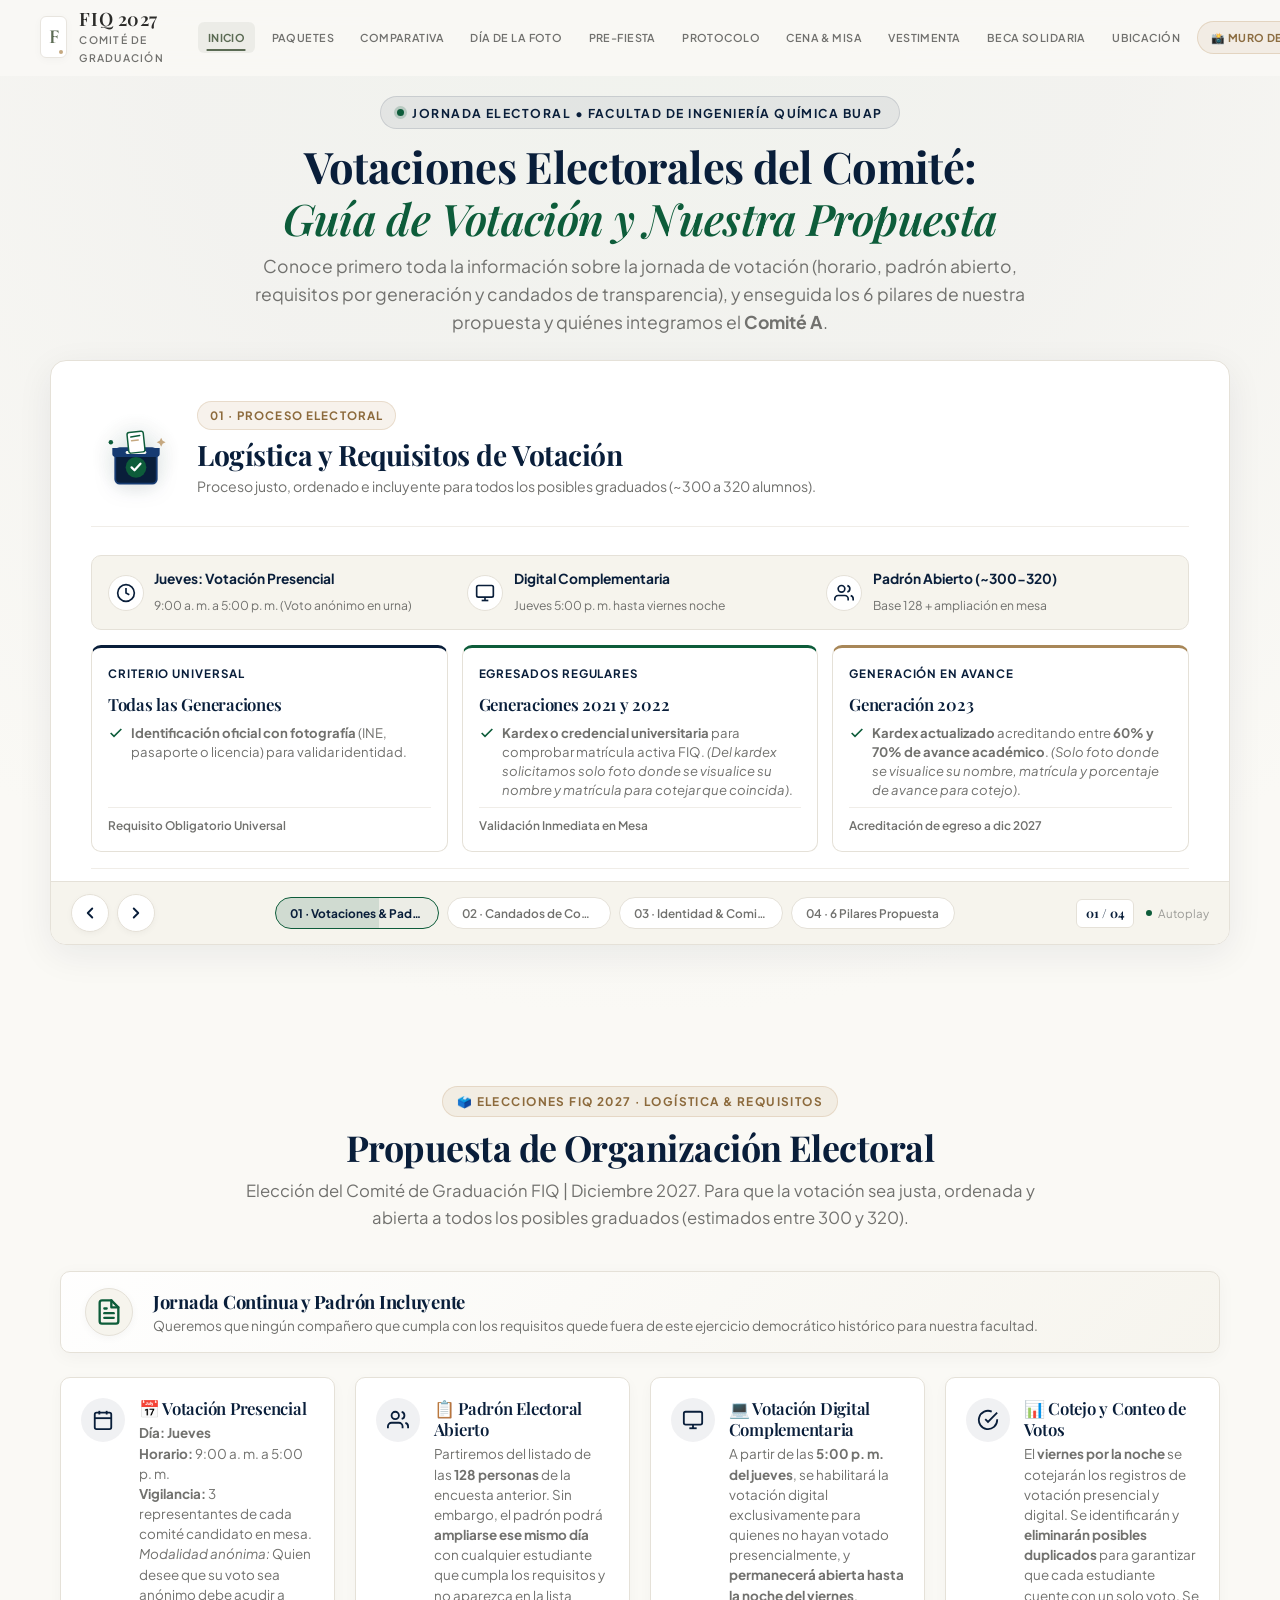
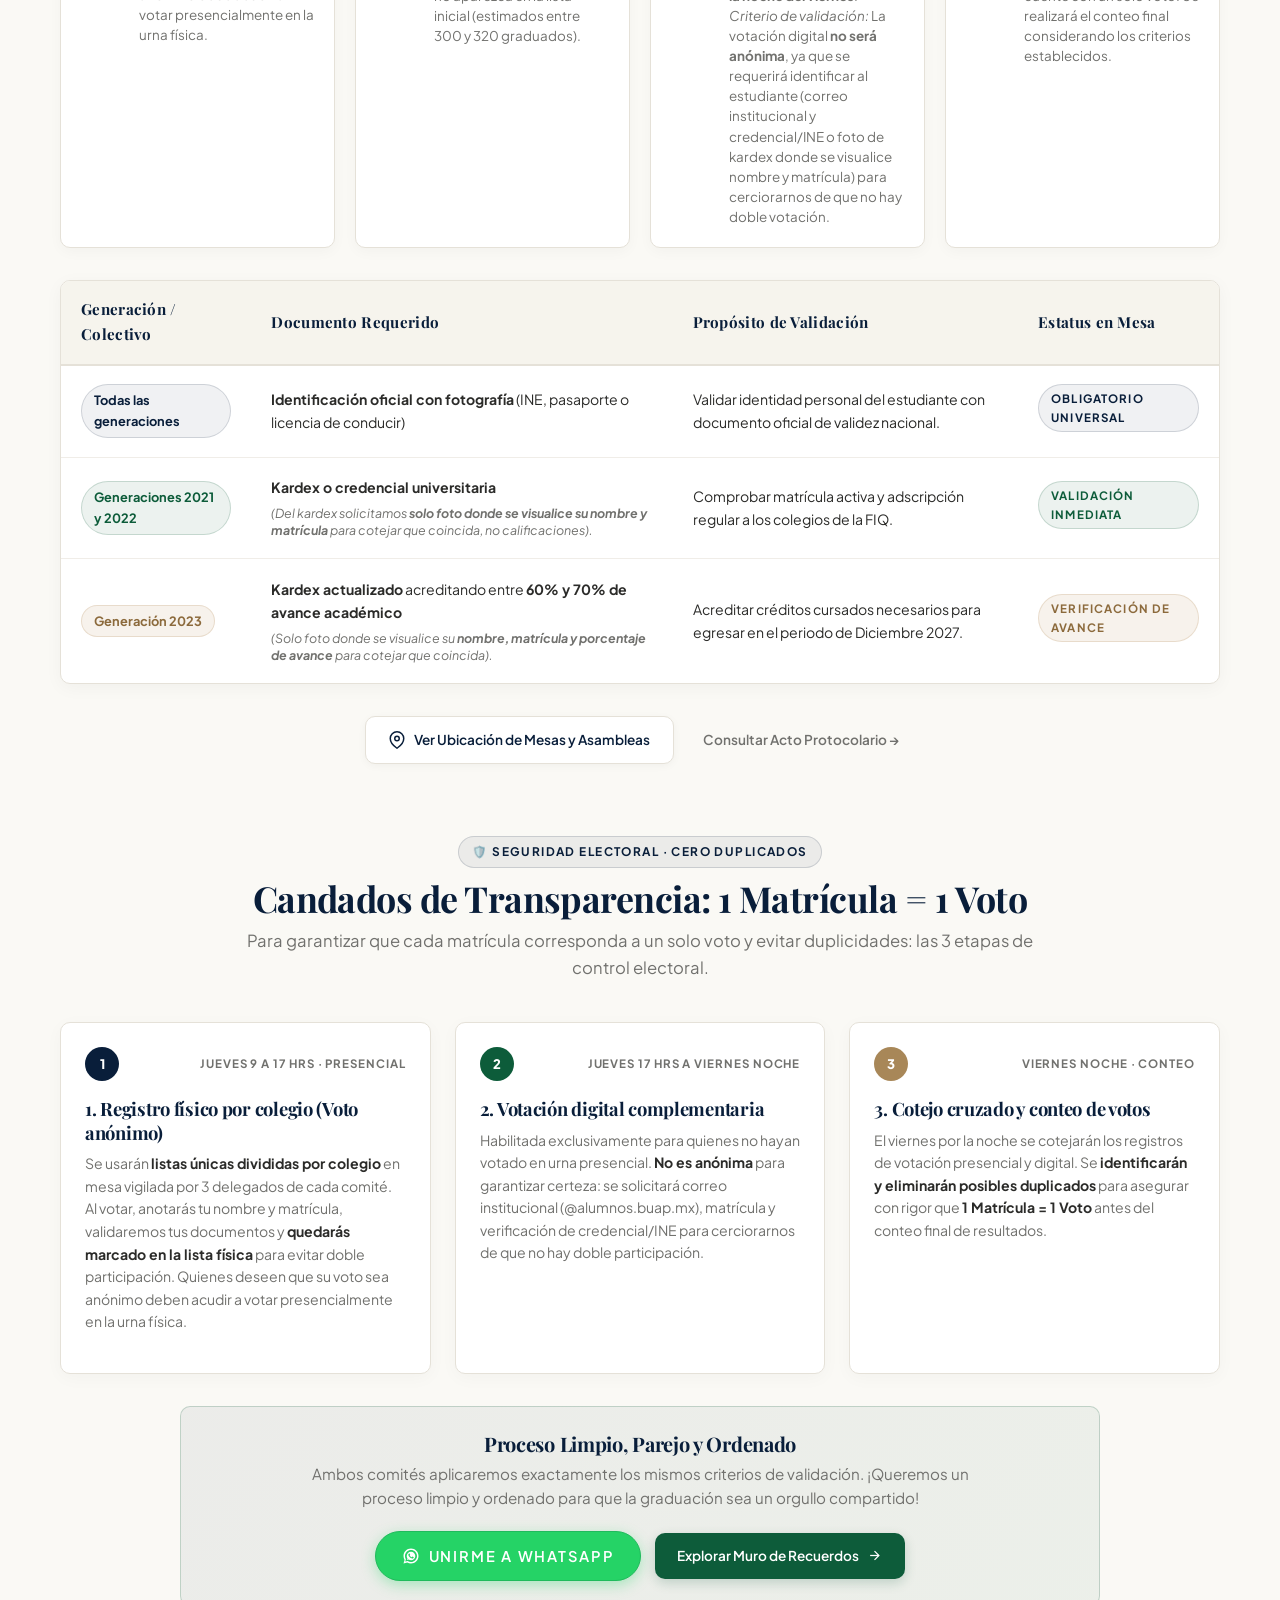
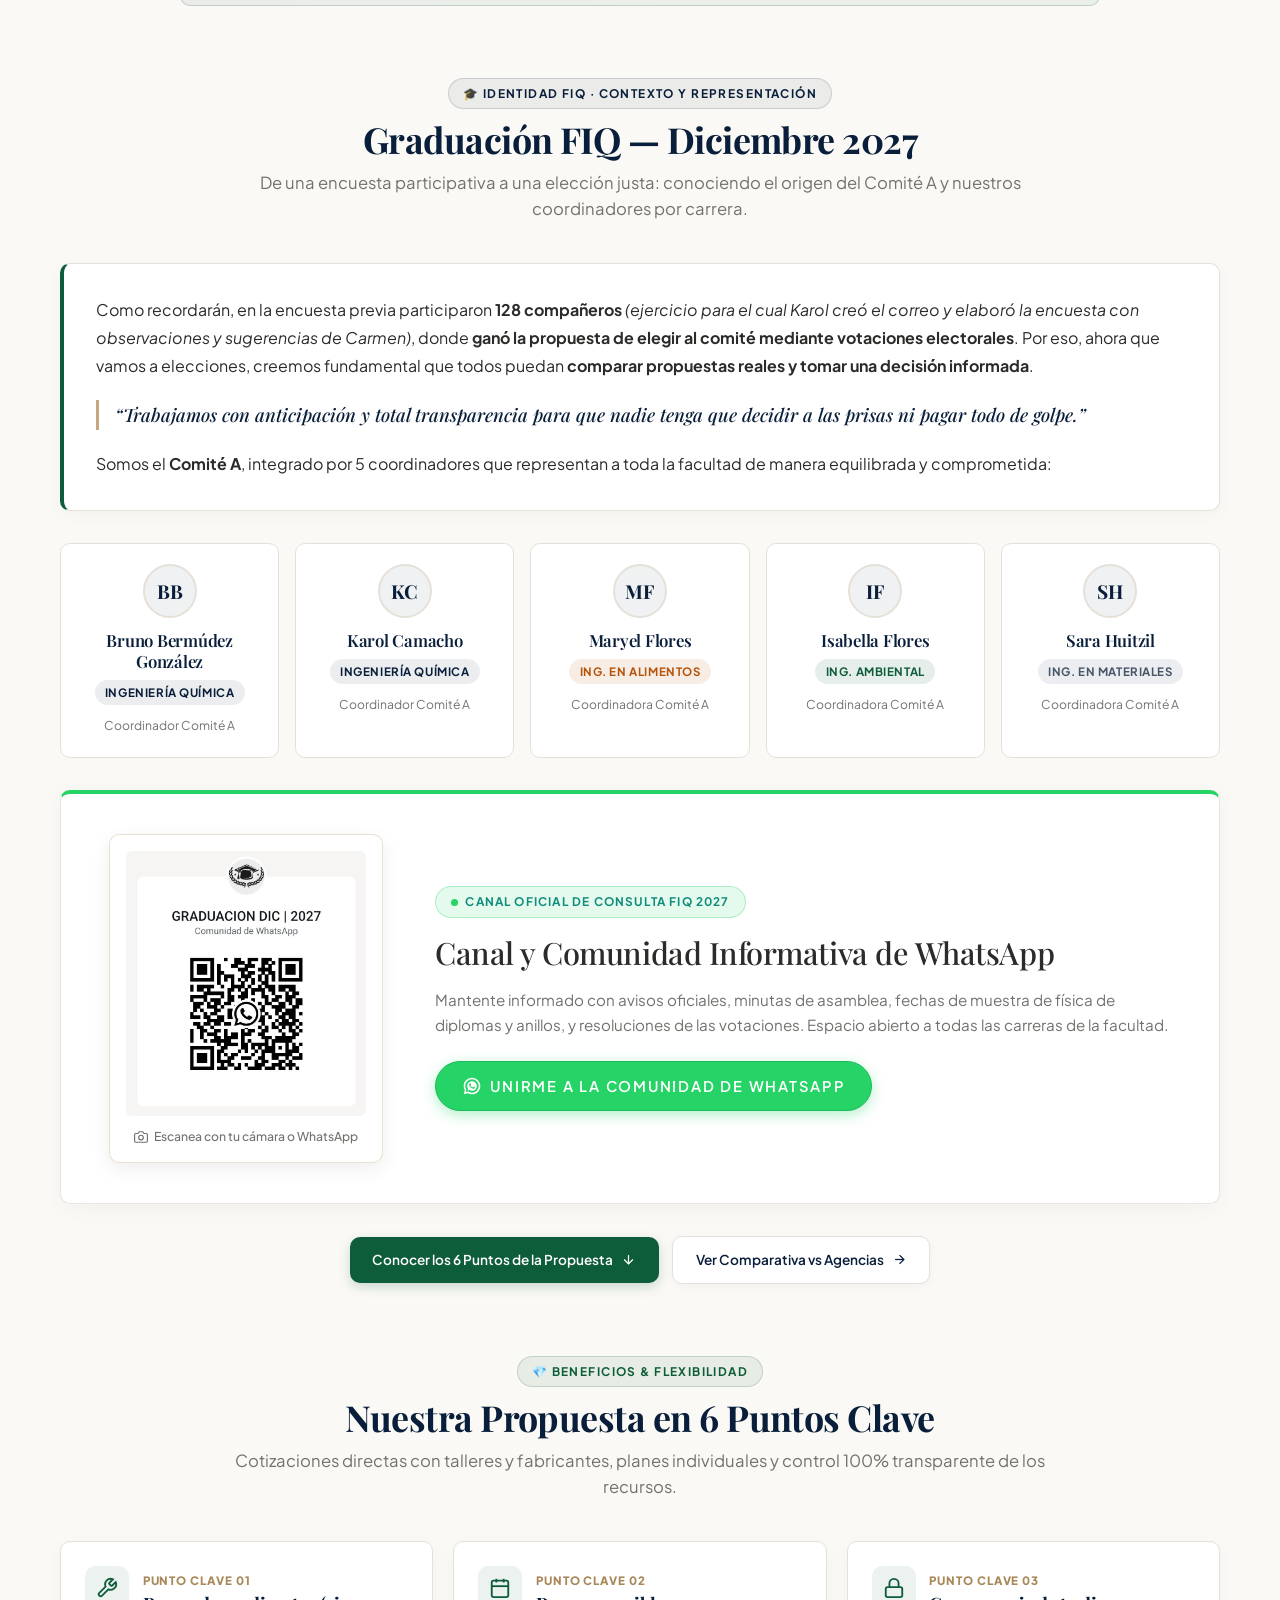
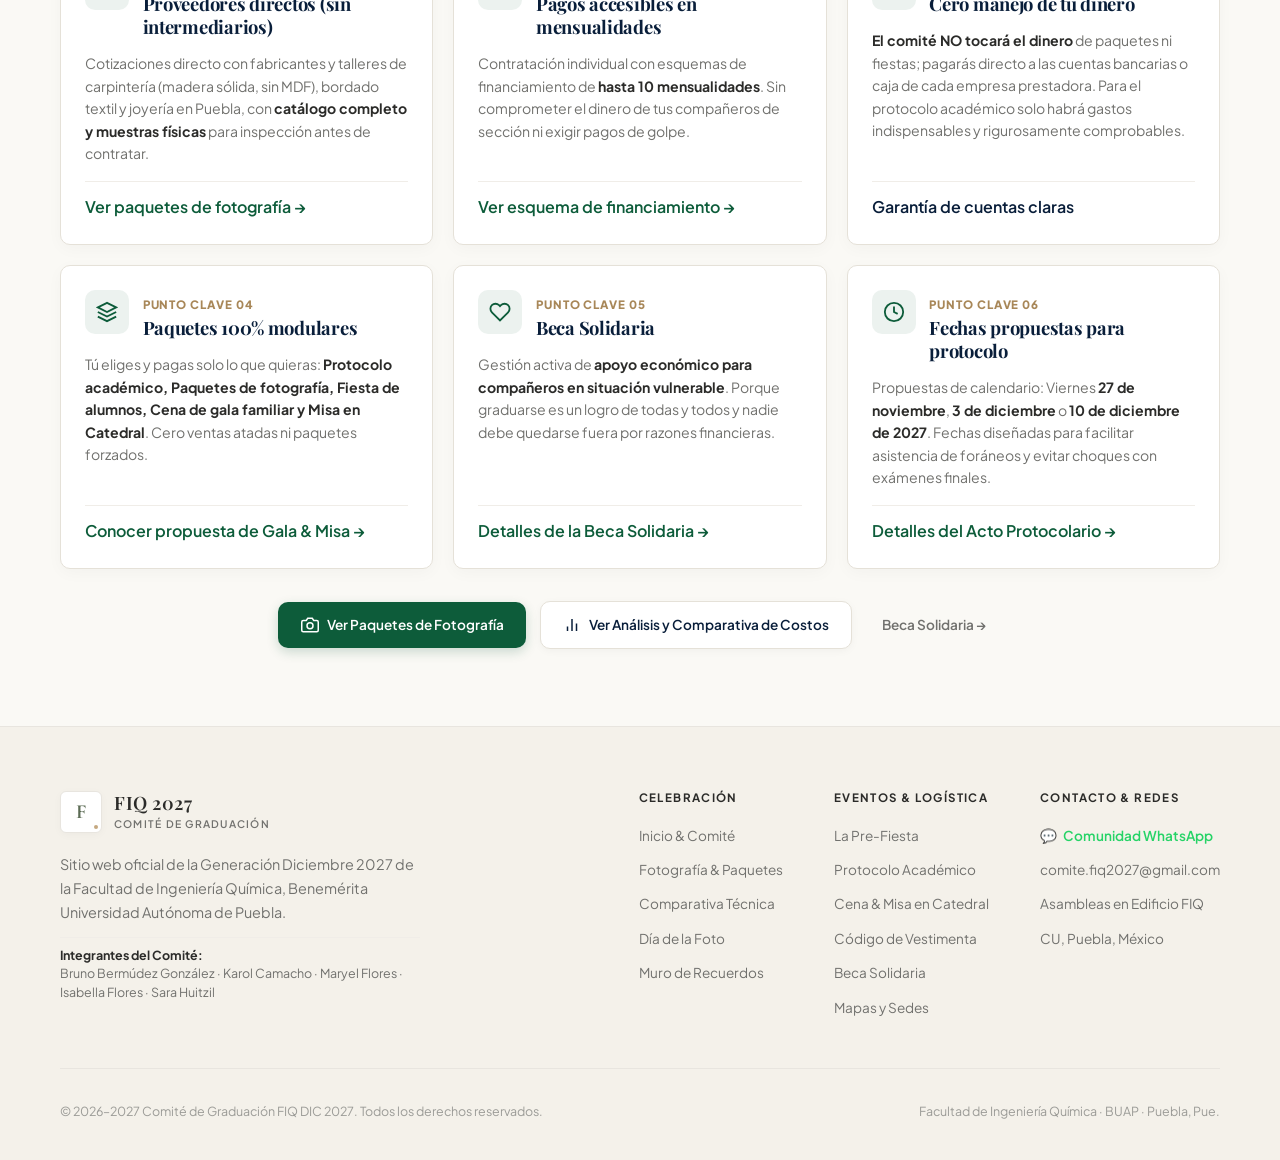
==== commit 7114827f: "fix: corregir nombre a Bruno Bermúdez González y replantear frases de anticipación" ====
--- a/index.html
+++ b/index.html
@@ -378,8 +378,8 @@
                       <h3 class="college-name">Ingeniería Química</h3>
                       <div class="coordinator-list">
                         <div class="coord-person">
-                          <span class="coord-avatar">BG</span>
-                          <span>Bruno González</span>
+                          <span class="coord-avatar">BB</span>
+                          <span>Bruno Bermúdez González</span>
                         </div>
                         <div class="coord-person">
                           <span class="coord-avatar">KC</span>
@@ -439,7 +439,7 @@
               </div>
 
               <div class="slide-infographic-footer">
-                <span>Nos adelantamos a trabajar para que no tengas que decidir a las prisas ni pagar de golpe.</span>
+                <span>Planificamos con anticipación y transparencia para que nadie tenga que decidir a las prisas ni pagar de golpe.</span>
                 <a href="#contexto-comite" class="slide-footer-cta">
                   <span>Conocer historia y contexto completo</span>
                   <svg width="15" height="15" viewBox="0 0 24 24" fill="none" stroke="currentColor" stroke-width="2" stroke-linecap="round" stroke-linejoin="round" aria-hidden="true"><line x1="5" y1="12" x2="19" y2="12"></line><polyline points="12 5 19 12 12 19"></polyline></svg>
@@ -905,7 +905,7 @@
               Como recordarán, en la encuesta previa participaron <strong>128 compañeros</strong> <em>(ejercicio para el cual Karol creó el correo y elaboró la encuesta con observaciones y sugerencias de Carmen)</em>, donde <strong>ganó la propuesta de elegir al comité mediante votaciones electorales</strong>. Por eso, ahora que vamos a elecciones, creemos fundamental que todos puedan <strong>comparar propuestas reales y tomar una decisión informada</strong>.
             </p>
             <div class="context-highlight-quote">
-              “Nos adelantamos a trabajar para que no tengas que decidir a las prisas ni pagar todo de golpe.”
+              “Trabajamos con anticipación y total transparencia para que nadie tenga que decidir a las prisas ni pagar todo de golpe.”
             </div>
             <p>
               Somos el <strong>Comité A</strong>, integrado por 5 coordinadores que representan a toda la facultad de manera equilibrada y comprometida:
@@ -916,8 +916,8 @@
           <div class="detailed-committee-grid">
             
             <div class="detail-member-card">
-              <div class="detail-avatar-circle">BG</div>
-              <h3 class="detail-member-name">Bruno González</h3>
+              <div class="detail-avatar-circle">BB</div>
+              <h3 class="detail-member-name">Bruno Bermúdez González</h3>
               <span class="detail-member-career college-tag tag-iq">Ingeniería Química</span>
               <span class="detail-member-role">Coordinador Comité A</span>
             </div>
@@ -1203,7 +1203,7 @@
           </p>
           <div style="margin-top: 0.75rem; font-size: 0.78rem; color: var(--color-text-muted); line-height: 1.5; border-top: 1px solid var(--color-border-subtle); padding-top: 0.5rem;">
             <strong style="color: var(--color-text-main);">Integrantes del Comité:</strong><br>
-            Bruno González · Karol Camacho · Maryel Flores · Isabella Flores · Sara Huitzil
+            Bruno Bermúdez González · Karol Camacho · Maryel Flores · Isabella Flores · Sara Huitzil
           </div>
         </div>
 
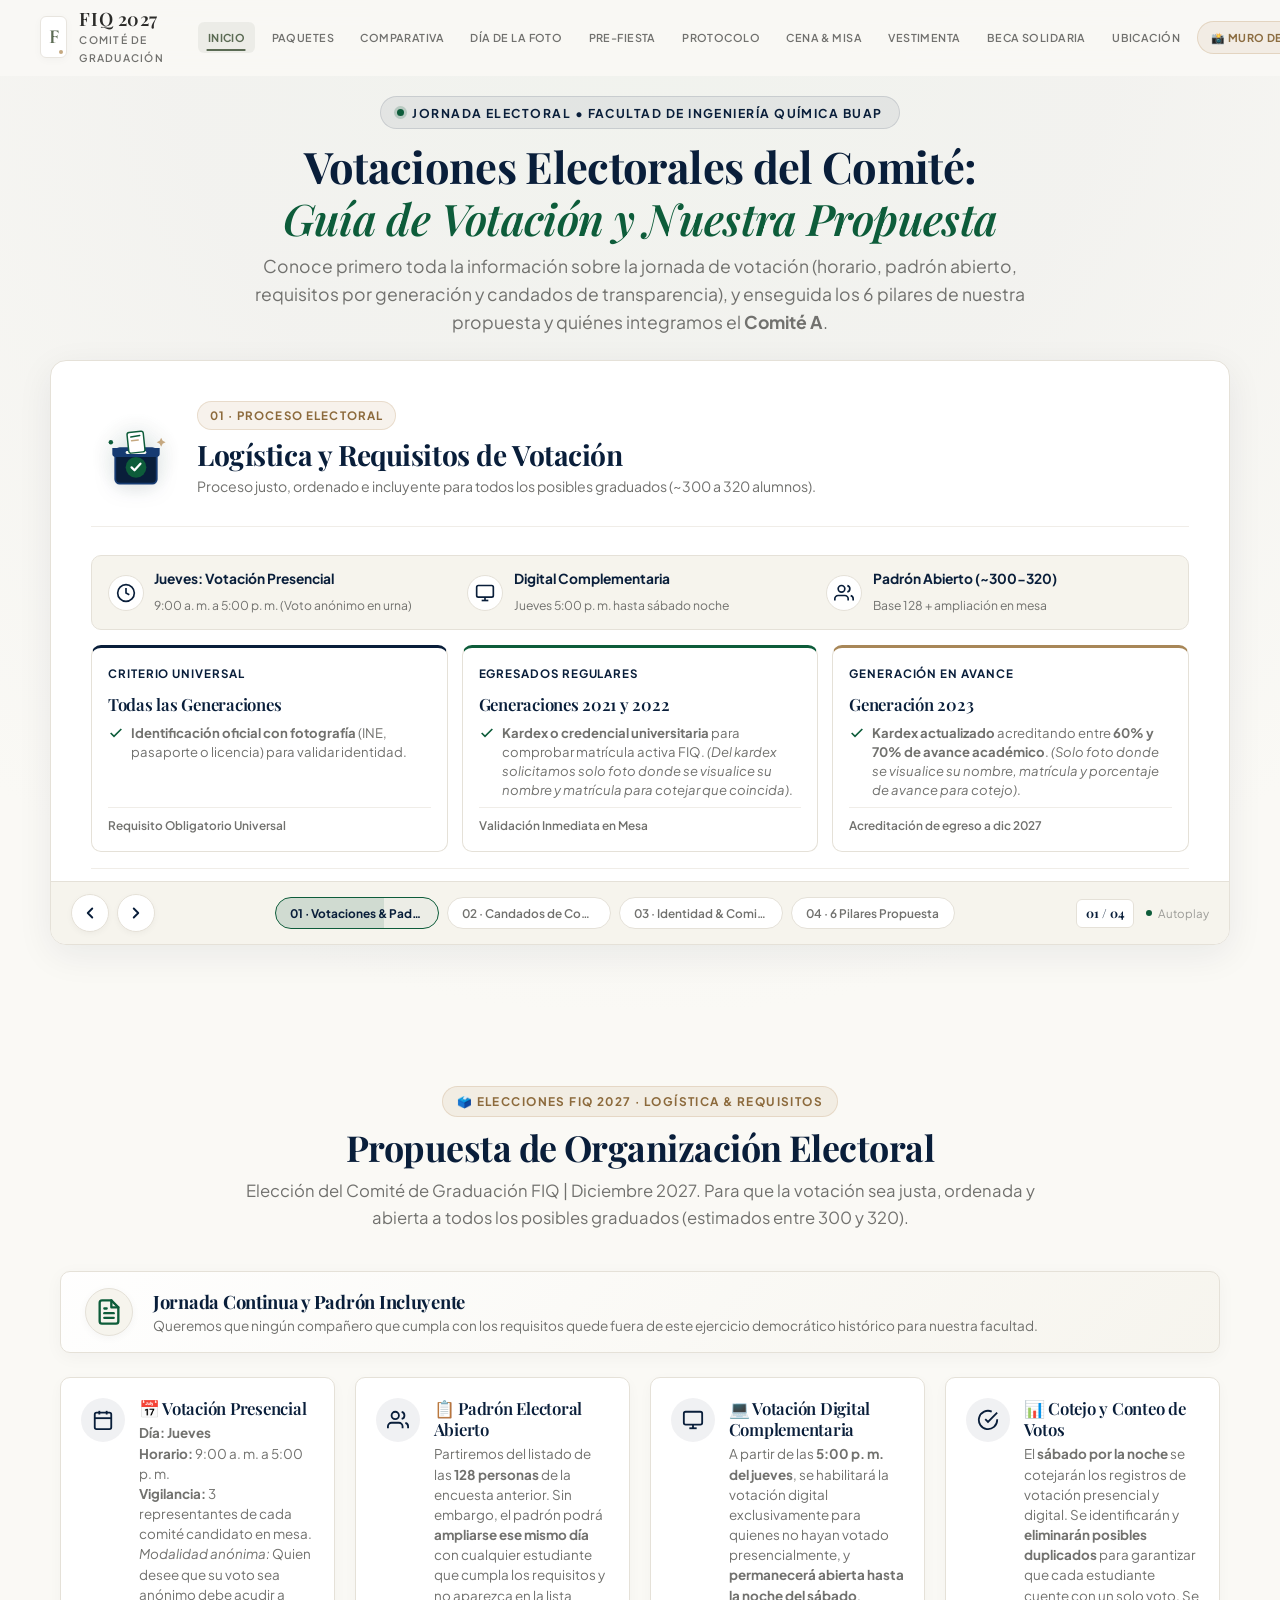
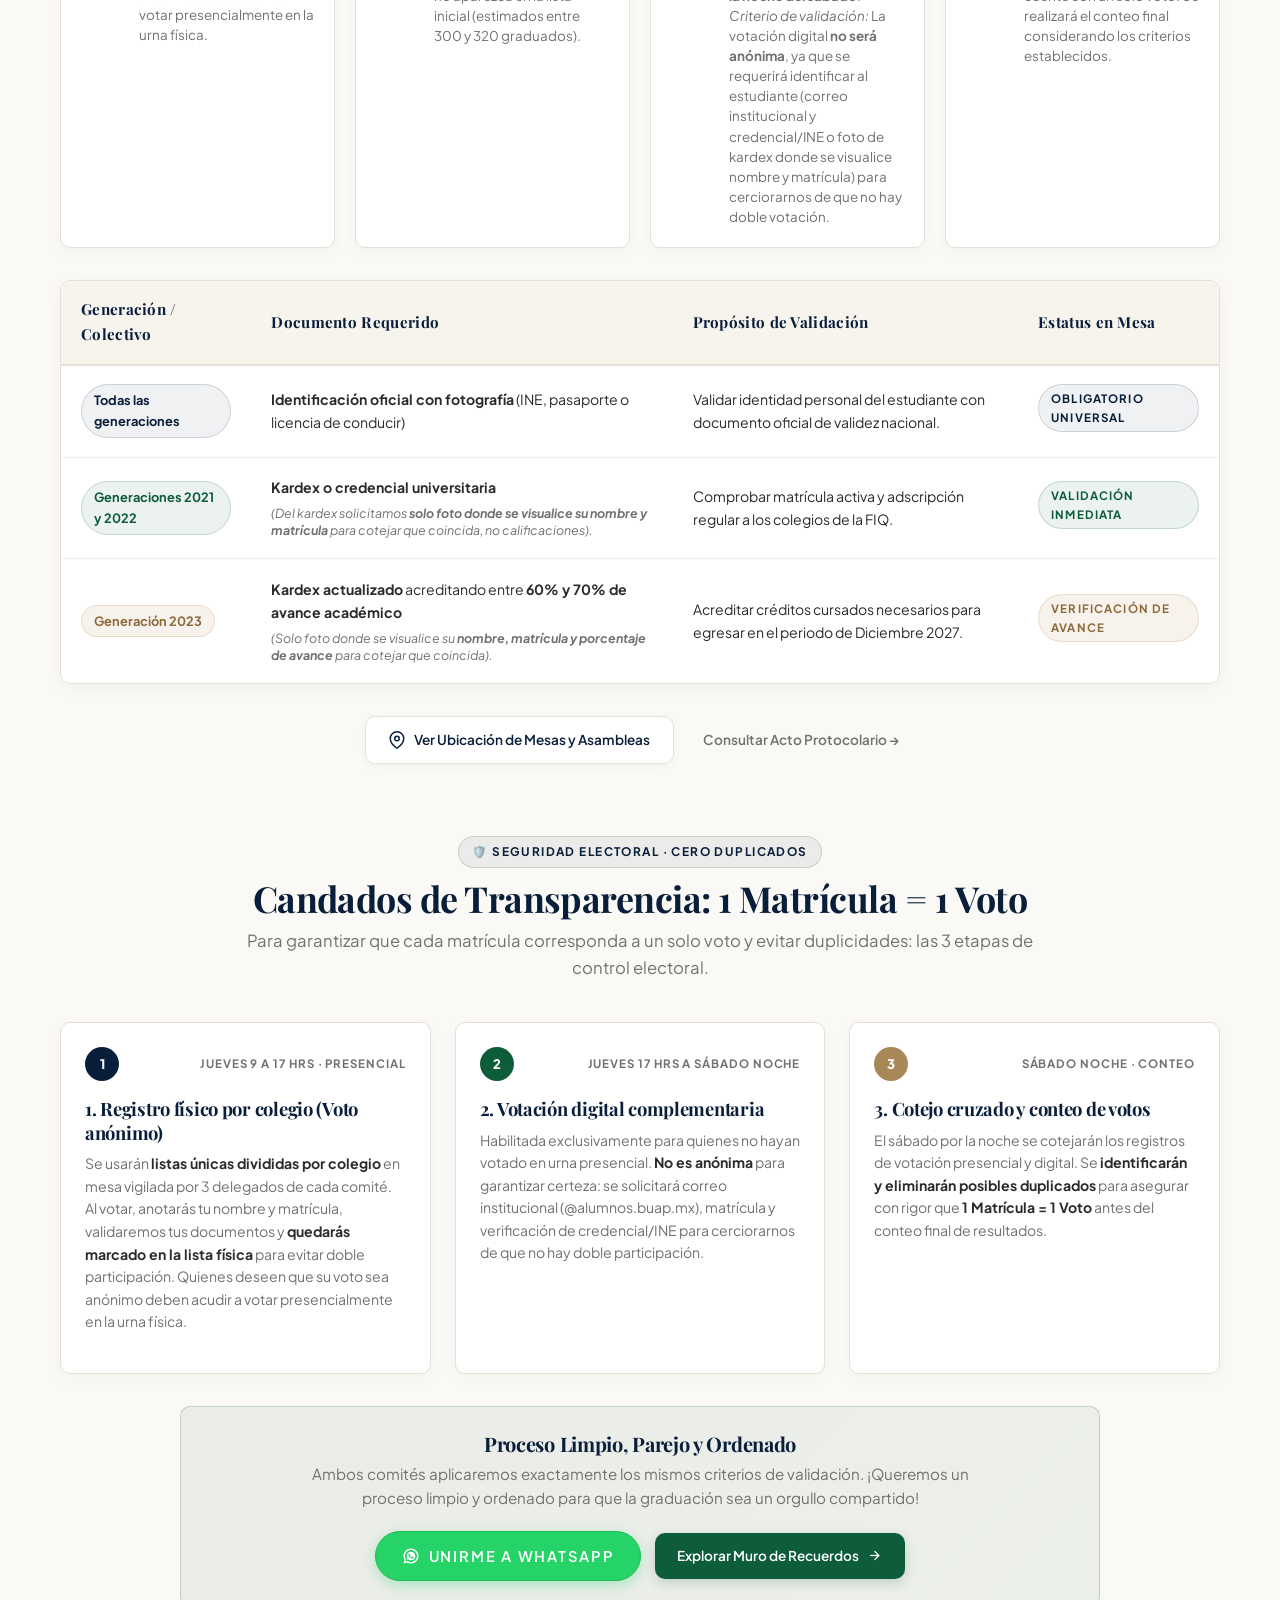
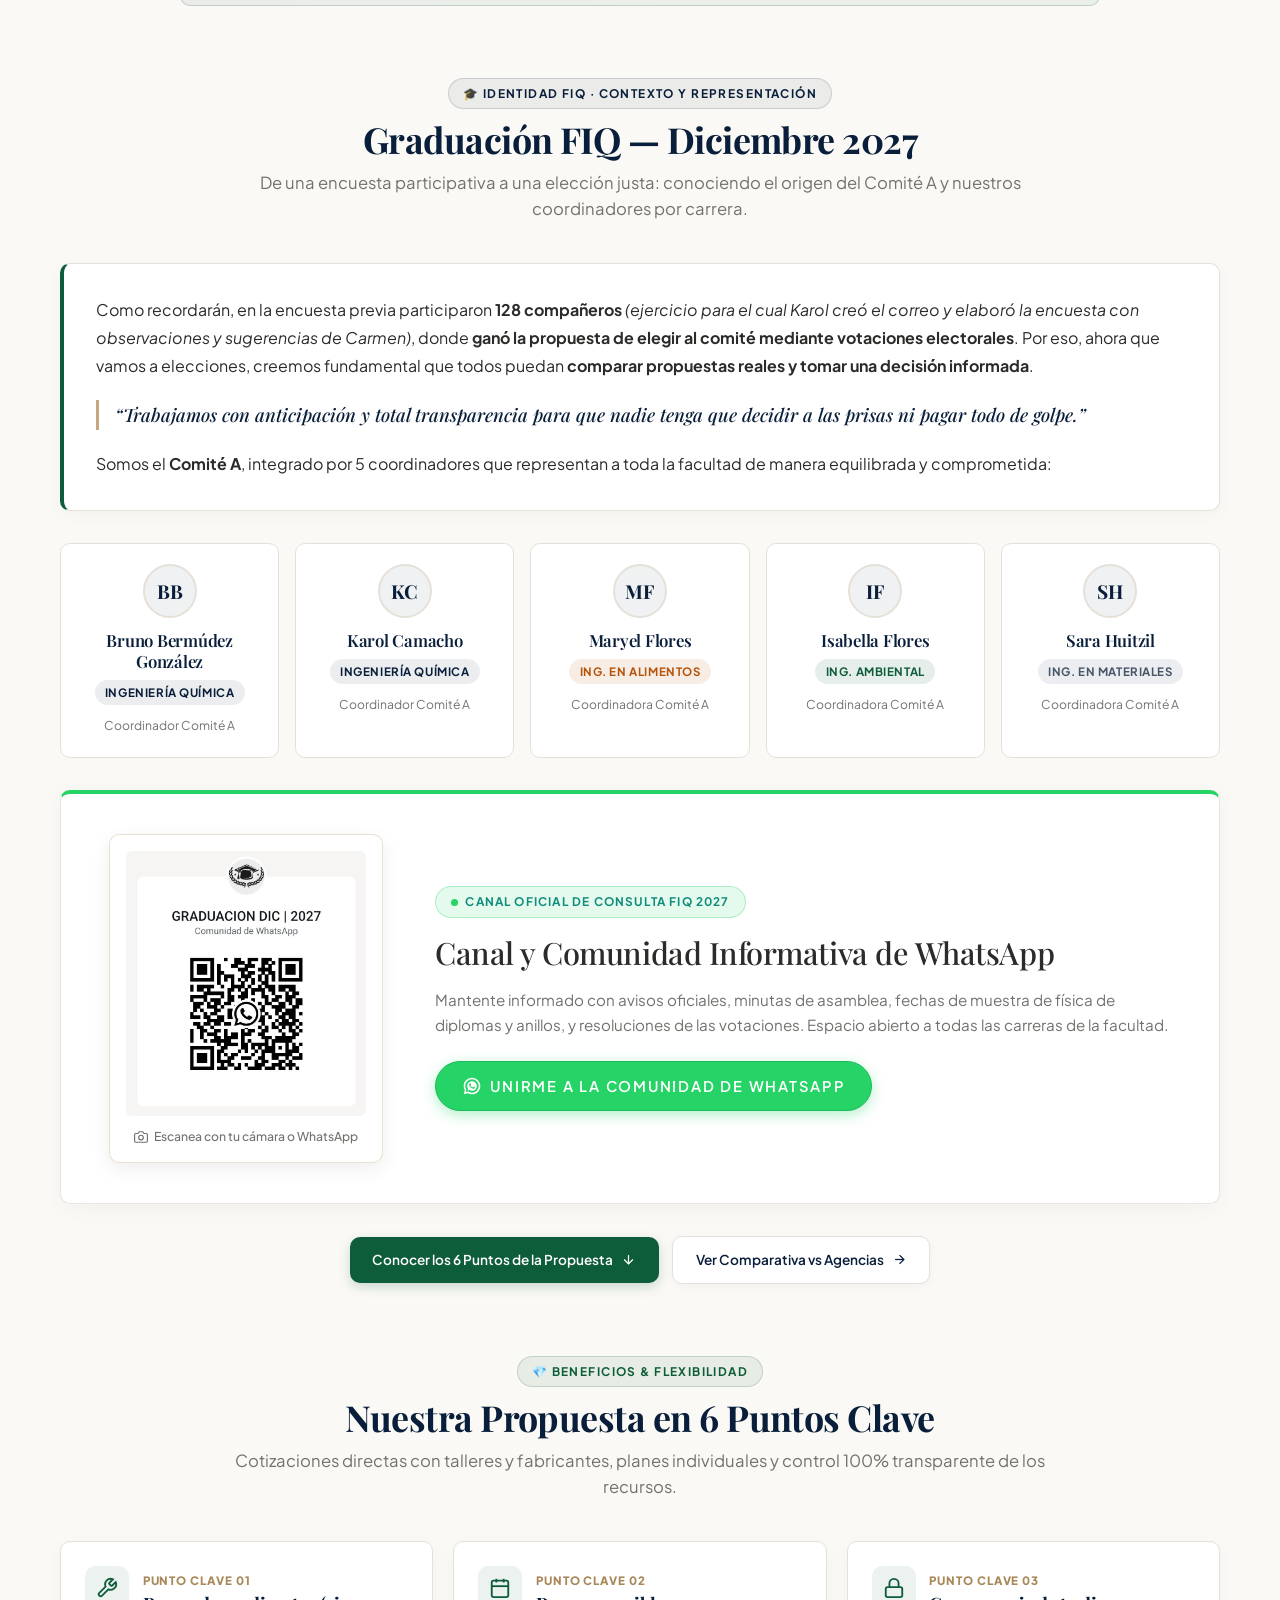
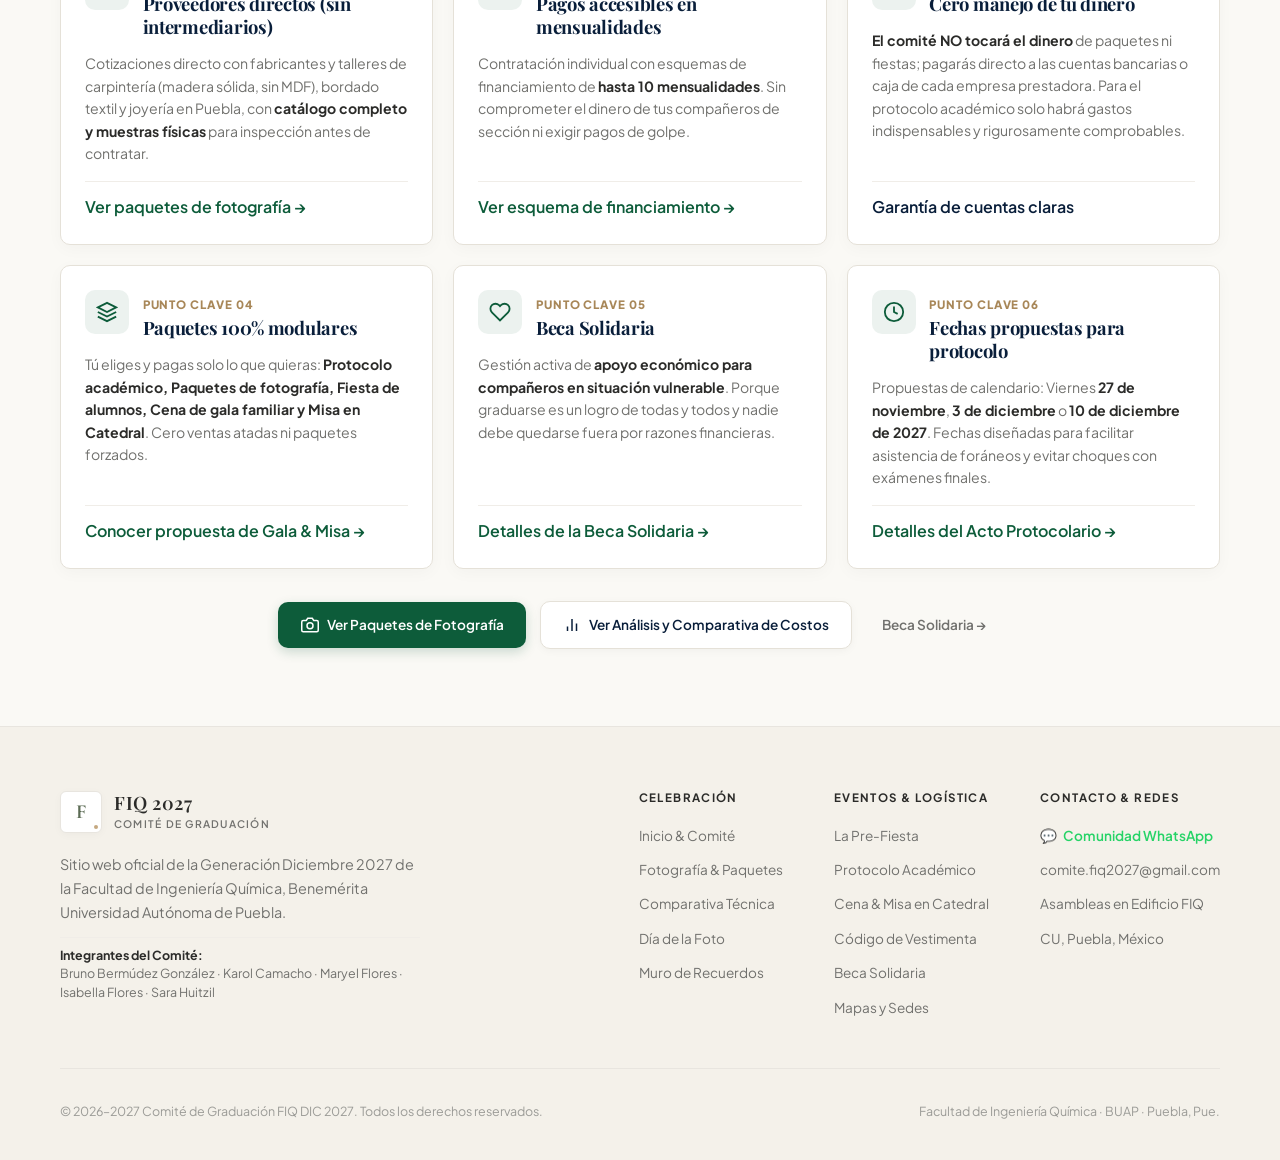
==== commit 0121a80b: "update: extender votaciones digitales y conteo hasta el sábado por la noche" ====
--- a/index.html
+++ b/index.html
@@ -159,7 +159,7 @@
                       </div>
                       <div class="key-strip-info">
                         <strong>Digital Complementaria</strong>
-                        <span>Jueves 5:00 p. m. hasta viernes noche</span>
+                        <span>Jueves 5:00 p. m. hasta sábado noche</span>
                       </div>
                     </div>
 
@@ -263,7 +263,7 @@
                       <svg width="22" height="22" viewBox="0 0 24 24" fill="none" stroke="currentColor" stroke-width="2.5"><path d="M12 22s8-4 8-10V5l-8-3-8 3v7c0 6 8 10 8 10z"></path></svg>
                       <span>Presencial Anónima + Digital Identificada</span>
                     </div>
-                    <span class="security-subtag">Cotejo y conteo el viernes por la noche para garantizar cero duplicados</span>
+                    <span class="security-subtag">Cotejo y conteo el sábado por la noche para garantizar cero duplicados</span>
                   </div>
 
                   <!-- Flujo visual de 3 Pasos -->
@@ -281,7 +281,7 @@
                     <!-- Paso 2 -->
                     <div class="sec-step-card">
                       <div class="sec-step-number">2</div>
-                      <h3 class="sec-step-title">Digital: Jueves 17 hrs a Viernes noche</h3>
+                      <h3 class="sec-step-title">Digital: Jueves 17 hrs a Sábado noche</h3>
                       <p class="sec-step-desc">
                         Exclusiva para quienes no hayan votado en urna. <strong>No es anónima</strong> (se solicita correo institucional y credencial/INE) para verificar que no haya doble votación.
                       </p>
@@ -290,7 +290,7 @@
                     <!-- Paso 3 -->
                     <div class="sec-step-card">
                       <div class="sec-step-number">3</div>
-                      <h3 class="sec-step-title">Cotejo y Conteo: Viernes noche</h3>
+                      <h3 class="sec-step-title">Cotejo y Conteo: Sábado noche</h3>
                       <p class="sec-step-desc">
                         Se cruzan los registros presenciales y digitales para <strong>eliminar posibles duplicados</strong> y garantizar que cada estudiante cuente con un solo voto.
                       </p>
@@ -723,7 +723,7 @@
               </div>
               <div class="logistics-content">
                 <h4>💻 Votación Digital Complementaria</h4>
-                <p>A partir de las <strong>5:00 p. m. del jueves</strong>, se habilitará la votación digital exclusivamente para quienes no hayan votado presencialmente, y <strong>permanecerá abierta hasta la noche del viernes</strong>.<br>
+                <p>A partir de las <strong>5:00 p. m. del jueves</strong>, se habilitará la votación digital exclusivamente para quienes no hayan votado presencialmente, y <strong>permanecerá abierta hasta la noche del sábado</strong>.<br>
                 <em>Criterio de validación:</em> La votación digital <strong>no será anónima</strong>, ya que se requerirá identificar al estudiante (correo institucional y credencial/INE o foto de kardex donde se visualice nombre y matrícula) para cerciorarnos de que no hay doble votación.</p>
               </div>
             </div>
@@ -735,7 +735,7 @@
               </div>
               <div class="logistics-content">
                 <h4>📊 Cotejo y Conteo de Votos</h4>
-                <p>El <strong>viernes por la noche</strong> se cotejarán los registros de votación presencial y digital. Se identificarán y <strong>eliminarán posibles duplicados</strong> para garantizar que cada estudiante cuente con un solo voto. Se realizará el conteo final considerando los criterios establecidos.</p>
+                <p>El <strong>sábado por la noche</strong> se cotejarán los registros de votación presencial y digital. Se identificarán y <strong>eliminarán posibles duplicados</strong> para garantizar que cada estudiante cuente con un solo voto. Se realizará el conteo final considerando los criterios establecidos.</p>
               </div>
             </div>
 
@@ -840,7 +840,7 @@
             <article class="timeline-step-card">
               <div class="step-badge-top">
                 <span class="step-num-pill">2</span>
-                <span class="step-type-tag">Jueves 17 hrs a Viernes noche</span>
+                <span class="step-type-tag">Jueves 17 hrs a Sábado noche</span>
               </div>
               <h3 class="step-heading">2. Votación digital complementaria</h3>
               <p class="step-description">
@@ -852,11 +852,11 @@
             <article class="timeline-step-card">
               <div class="step-badge-top">
                 <span class="step-num-pill">3</span>
-                <span class="step-type-tag">Viernes noche · Conteo</span>
+                <span class="step-type-tag">Sábado noche · Conteo</span>
               </div>
               <h3 class="step-heading">3. Cotejo cruzado y conteo de votos</h3>
               <p class="step-description">
-                El viernes por la noche se cotejarán los registros de votación presencial y digital. Se <strong>identificarán y eliminarán posibles duplicados</strong> para asegurar con rigor que <strong>1 Matrícula = 1 Voto</strong> antes del conteo final de resultados.
+                El sábado por la noche se cotejarán los registros de votación presencial y digital. Se <strong>identificarán y eliminarán posibles duplicados</strong> para asegurar con rigor que <strong>1 Matrícula = 1 Voto</strong> antes del conteo final de resultados.
               </p>
             </article>
 
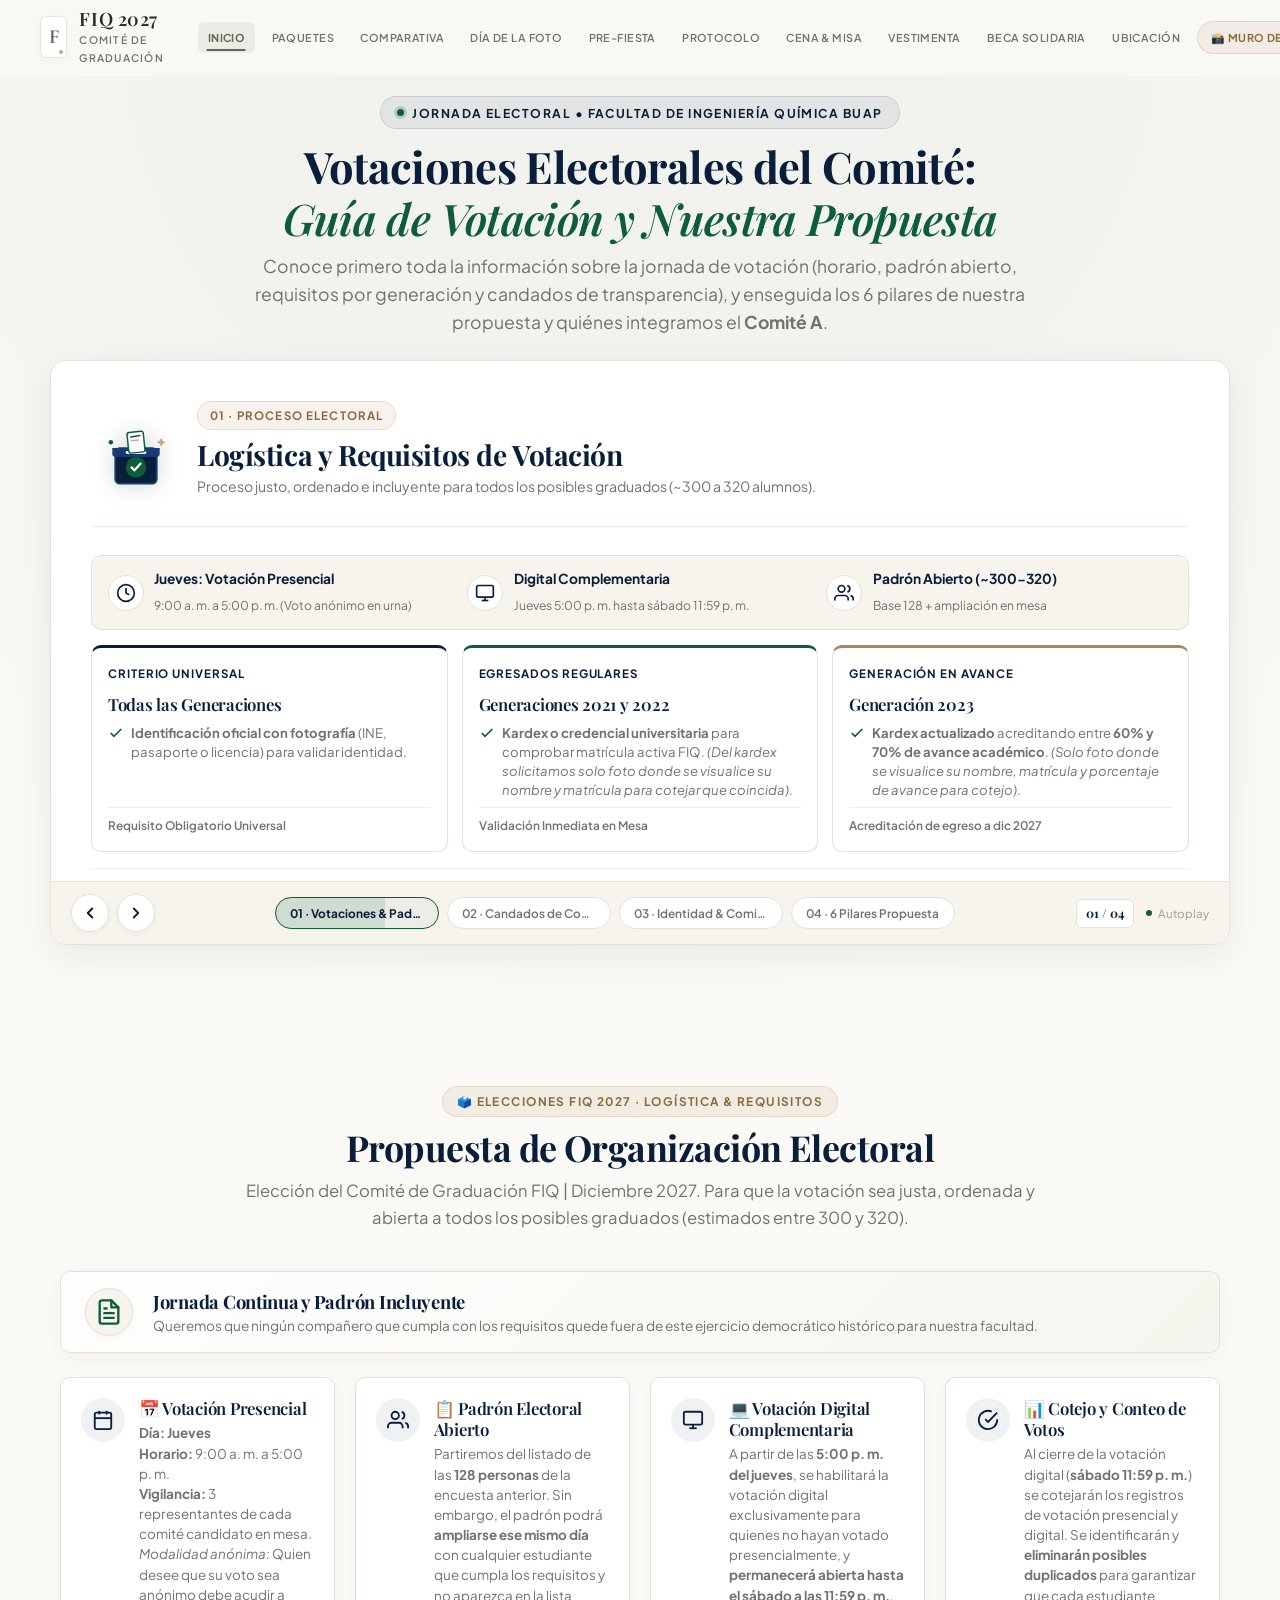
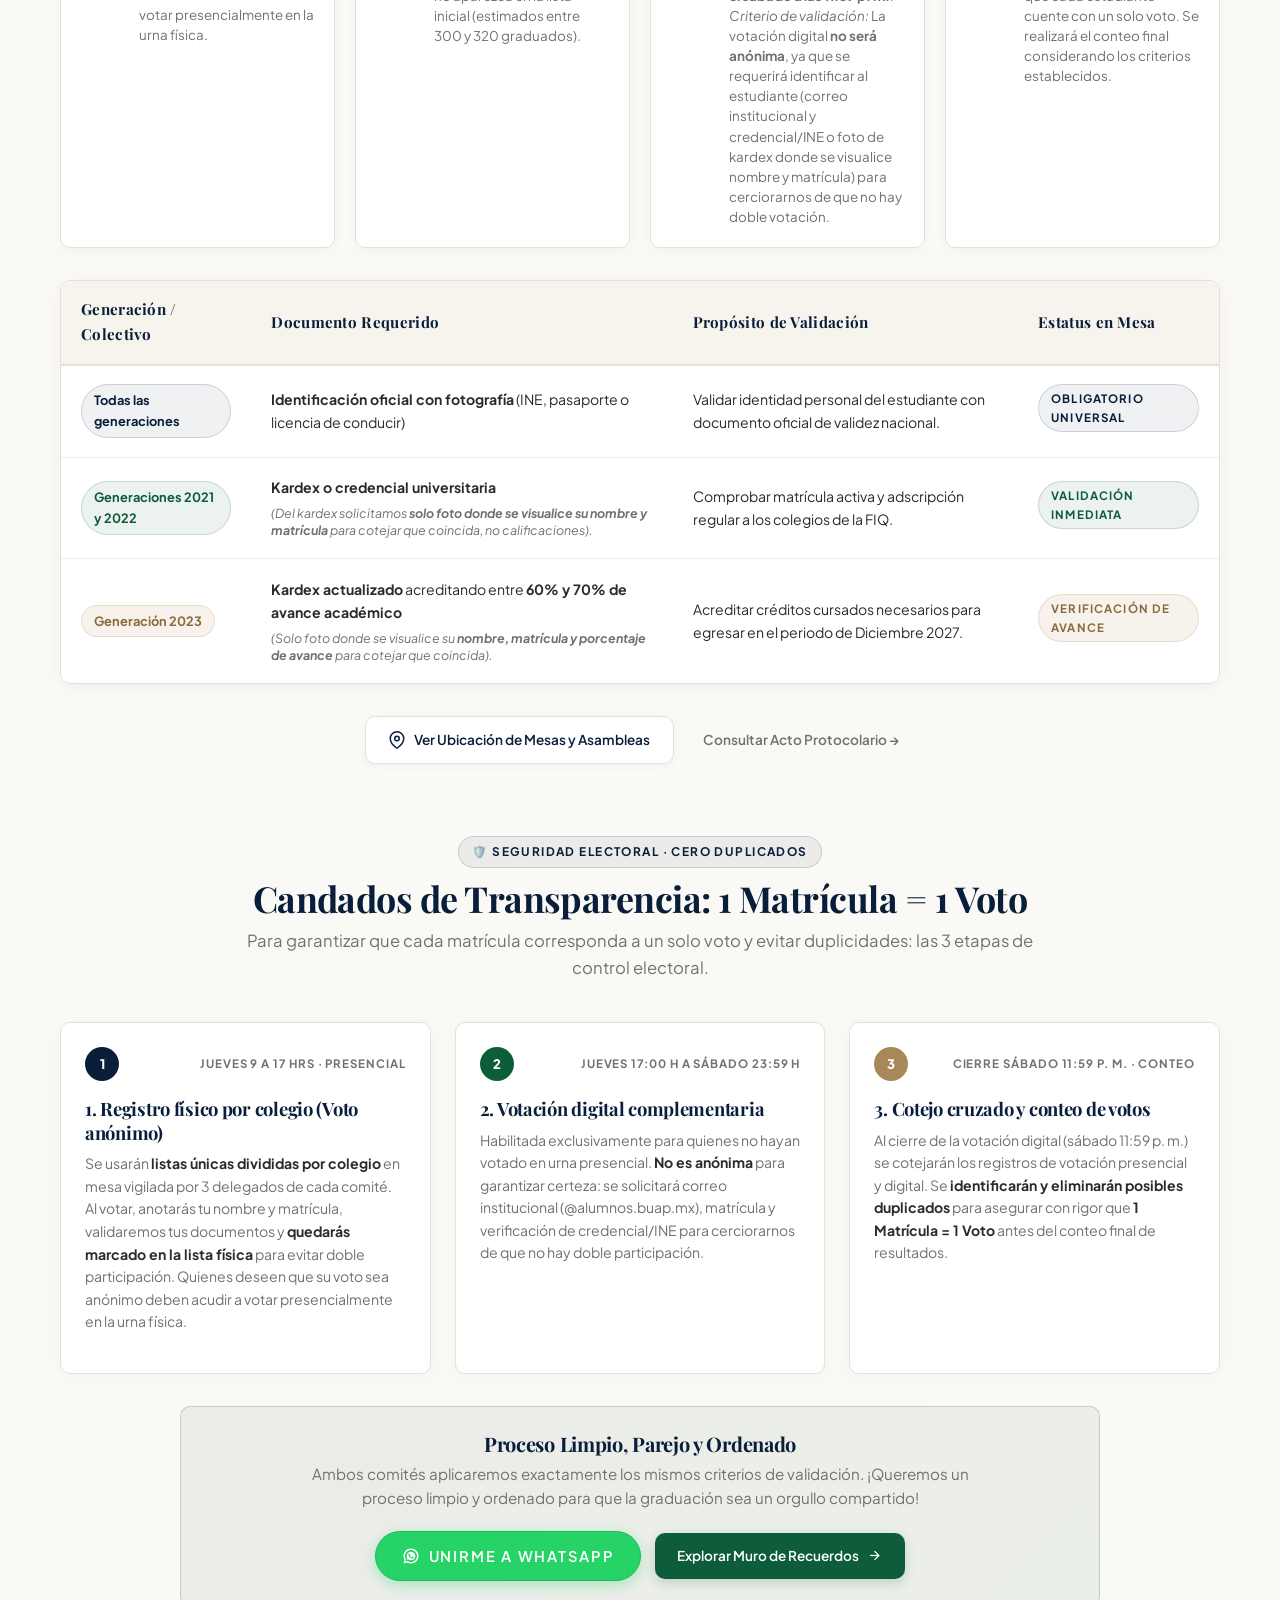
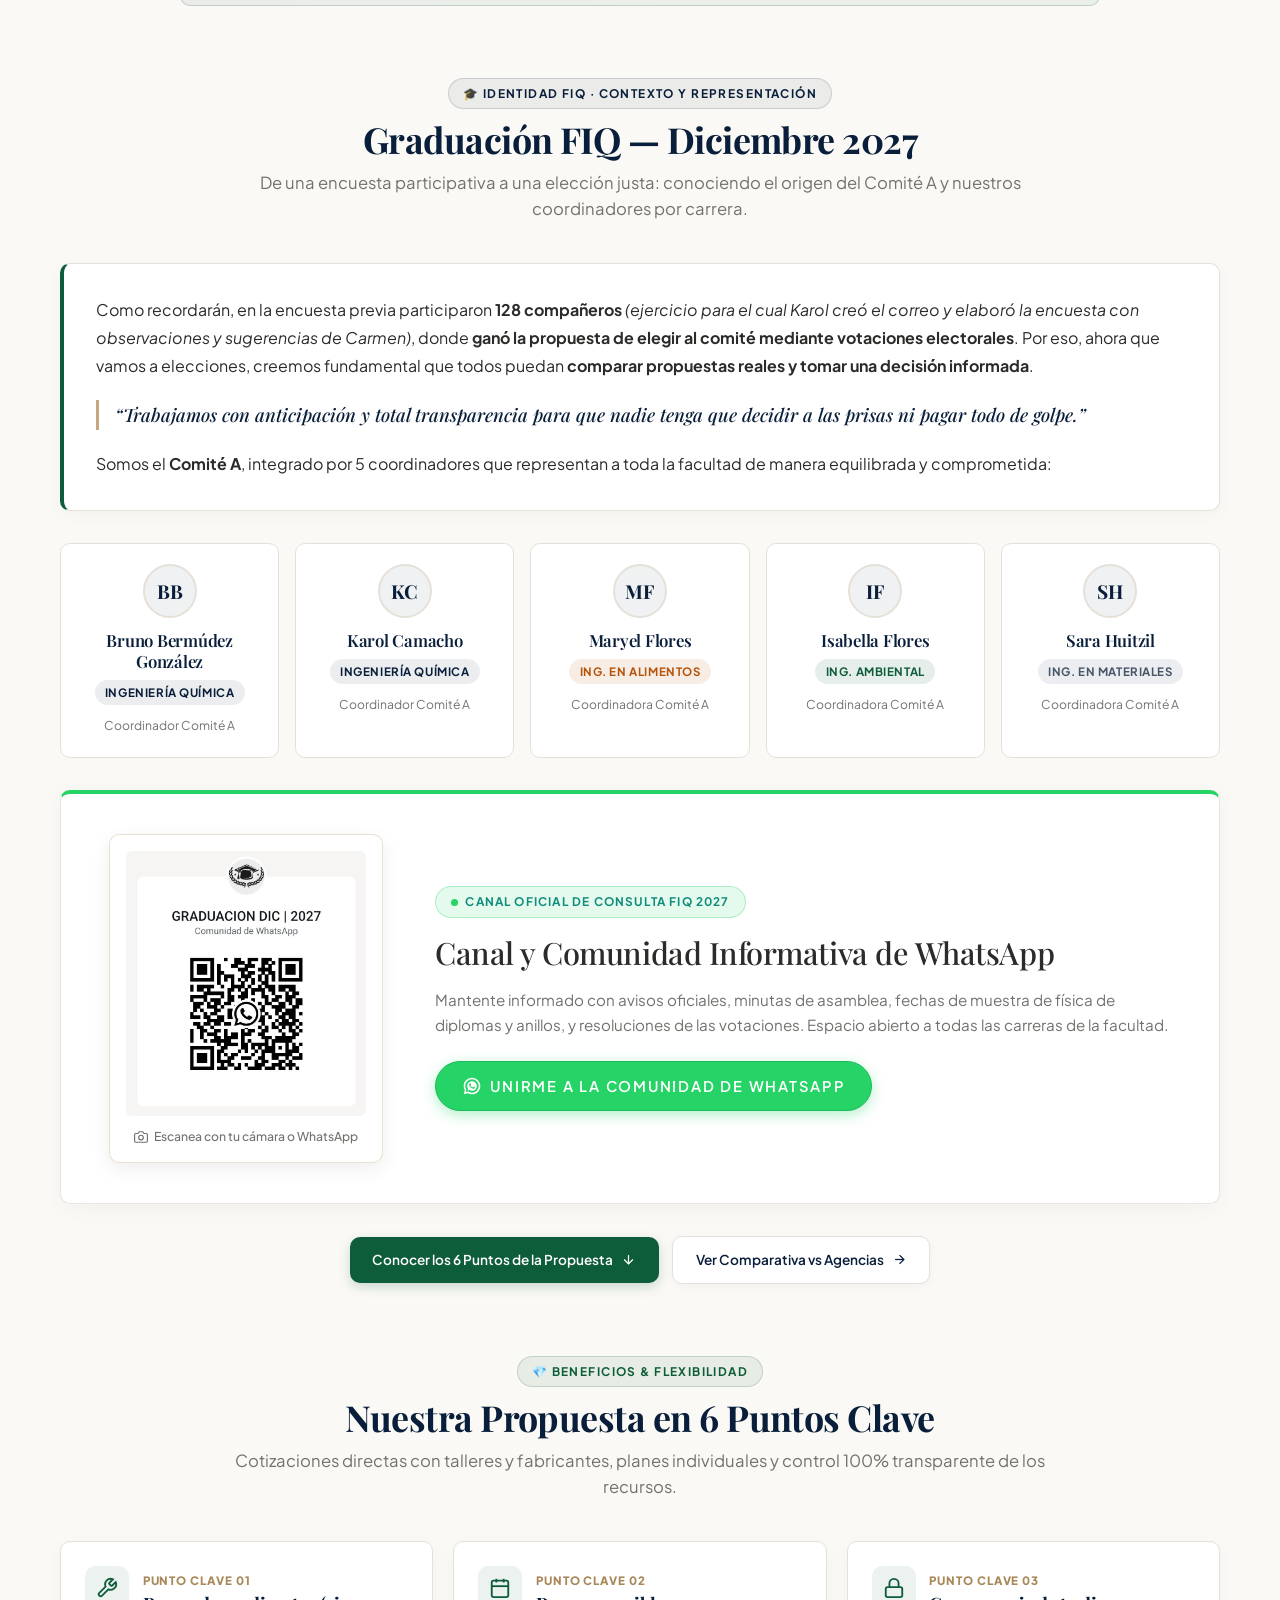
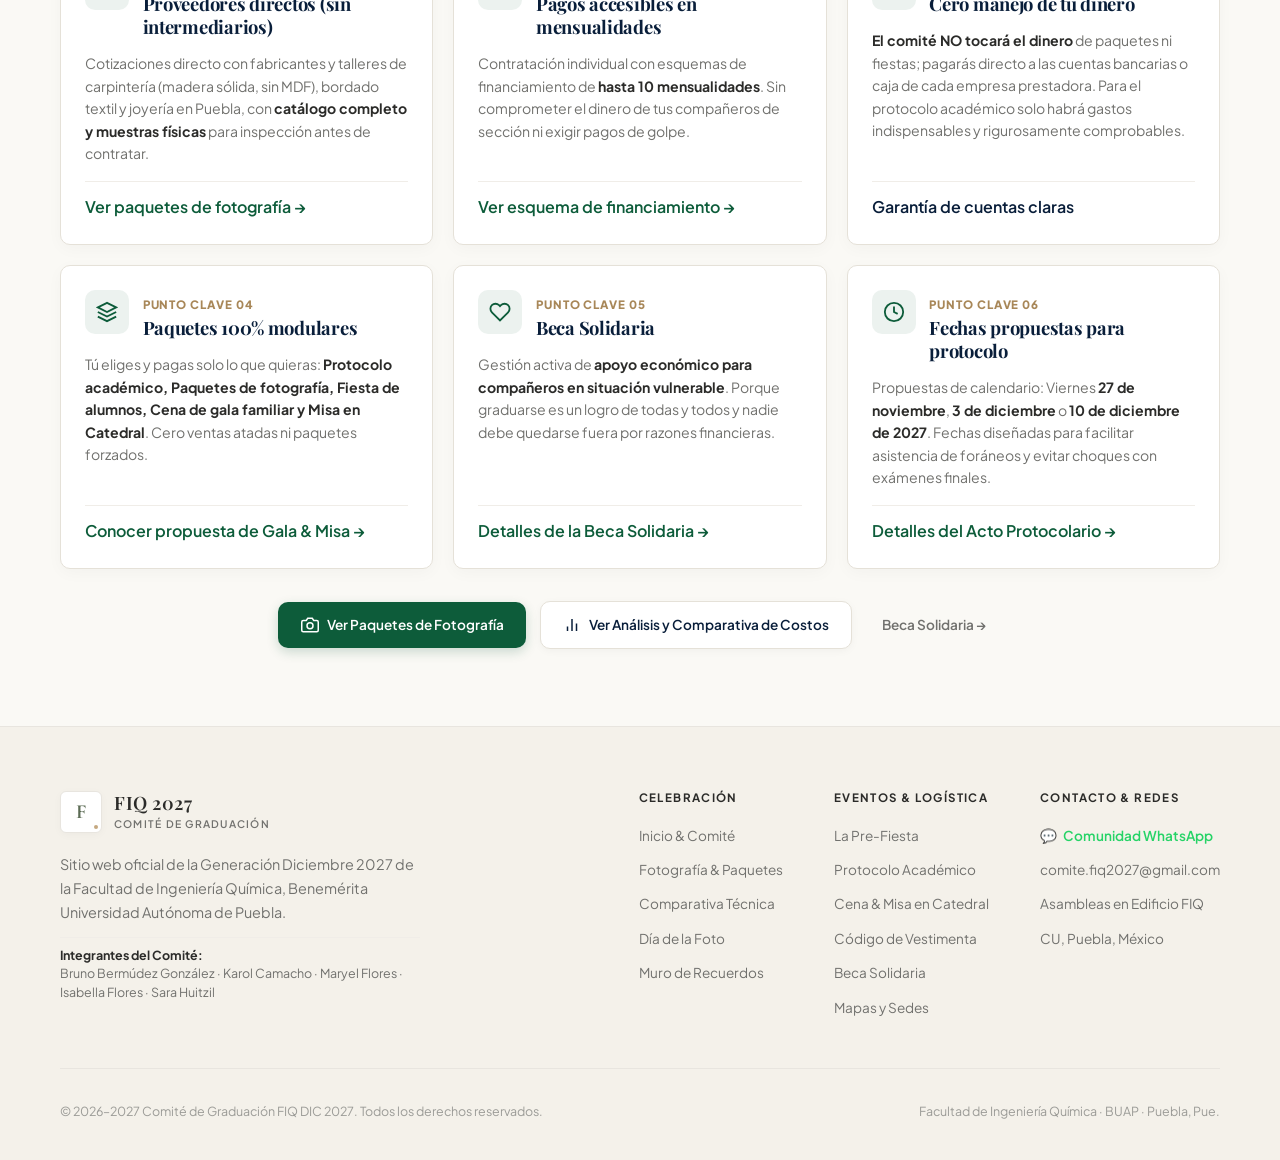
==== commit 88a7bedd: "update: precisar cierre de votación digital a sábado 11:59 p. m." ====
--- a/index.html
+++ b/index.html
@@ -159,7 +159,7 @@
                       </div>
                       <div class="key-strip-info">
                         <strong>Digital Complementaria</strong>
-                        <span>Jueves 5:00 p. m. hasta sábado noche</span>
+                        <span>Jueves 5:00 p. m. hasta sábado 11:59 p. m.</span>
                       </div>
                     </div>
 
@@ -263,7 +263,7 @@
                       <svg width="22" height="22" viewBox="0 0 24 24" fill="none" stroke="currentColor" stroke-width="2.5"><path d="M12 22s8-4 8-10V5l-8-3-8 3v7c0 6 8 10 8 10z"></path></svg>
                       <span>Presencial Anónima + Digital Identificada</span>
                     </div>
-                    <span class="security-subtag">Cotejo y conteo el sábado por la noche para garantizar cero duplicados</span>
+                    <span class="security-subtag">Cotejo y conteo al cierre del sábado (11:59 p. m.) para garantizar cero duplicados</span>
                   </div>
 
                   <!-- Flujo visual de 3 Pasos -->
@@ -281,7 +281,7 @@
                     <!-- Paso 2 -->
                     <div class="sec-step-card">
                       <div class="sec-step-number">2</div>
-                      <h3 class="sec-step-title">Digital: Jueves 17 hrs a Sábado noche</h3>
+                      <h3 class="sec-step-title">Digital: Jueves 17:00 h a Sábado 23:59 h</h3>
                       <p class="sec-step-desc">
                         Exclusiva para quienes no hayan votado en urna. <strong>No es anónima</strong> (se solicita correo institucional y credencial/INE) para verificar que no haya doble votación.
                       </p>
@@ -290,7 +290,7 @@
                     <!-- Paso 3 -->
                     <div class="sec-step-card">
                       <div class="sec-step-number">3</div>
-                      <h3 class="sec-step-title">Cotejo y Conteo: Sábado noche</h3>
+                      <h3 class="sec-step-title">Cotejo y Conteo: Cierre Sábado (11:59 p. m.)</h3>
                       <p class="sec-step-desc">
                         Se cruzan los registros presenciales y digitales para <strong>eliminar posibles duplicados</strong> y garantizar que cada estudiante cuente con un solo voto.
                       </p>
@@ -723,7 +723,7 @@
               </div>
               <div class="logistics-content">
                 <h4>💻 Votación Digital Complementaria</h4>
-                <p>A partir de las <strong>5:00 p. m. del jueves</strong>, se habilitará la votación digital exclusivamente para quienes no hayan votado presencialmente, y <strong>permanecerá abierta hasta la noche del sábado</strong>.<br>
+                <p>A partir de las <strong>5:00 p. m. del jueves</strong>, se habilitará la votación digital exclusivamente para quienes no hayan votado presencialmente, y <strong>permanecerá abierta hasta el sábado a las 11:59 p. m.</strong>.<br>
                 <em>Criterio de validación:</em> La votación digital <strong>no será anónima</strong>, ya que se requerirá identificar al estudiante (correo institucional y credencial/INE o foto de kardex donde se visualice nombre y matrícula) para cerciorarnos de que no hay doble votación.</p>
               </div>
             </div>
@@ -735,7 +735,7 @@
               </div>
               <div class="logistics-content">
                 <h4>📊 Cotejo y Conteo de Votos</h4>
-                <p>El <strong>sábado por la noche</strong> se cotejarán los registros de votación presencial y digital. Se identificarán y <strong>eliminarán posibles duplicados</strong> para garantizar que cada estudiante cuente con un solo voto. Se realizará el conteo final considerando los criterios establecidos.</p>
+                <p>Al cierre de la votación digital (<strong>sábado 11:59 p. m.</strong>) se cotejarán los registros de votación presencial y digital. Se identificarán y <strong>eliminarán posibles duplicados</strong> para garantizar que cada estudiante cuente con un solo voto. Se realizará el conteo final considerando los criterios establecidos.</p>
               </div>
             </div>
 
@@ -840,7 +840,7 @@
             <article class="timeline-step-card">
               <div class="step-badge-top">
                 <span class="step-num-pill">2</span>
-                <span class="step-type-tag">Jueves 17 hrs a Sábado noche</span>
+                <span class="step-type-tag">Jueves 17:00 h a Sábado 23:59 h</span>
               </div>
               <h3 class="step-heading">2. Votación digital complementaria</h3>
               <p class="step-description">
@@ -852,11 +852,11 @@
             <article class="timeline-step-card">
               <div class="step-badge-top">
                 <span class="step-num-pill">3</span>
-                <span class="step-type-tag">Sábado noche · Conteo</span>
+                <span class="step-type-tag">Cierre Sábado 11:59 p. m. · Conteo</span>
               </div>
               <h3 class="step-heading">3. Cotejo cruzado y conteo de votos</h3>
               <p class="step-description">
-                El sábado por la noche se cotejarán los registros de votación presencial y digital. Se <strong>identificarán y eliminarán posibles duplicados</strong> para asegurar con rigor que <strong>1 Matrícula = 1 Voto</strong> antes del conteo final de resultados.
+                Al cierre de la votación digital (sábado 11:59 p. m.) se cotejarán los registros de votación presencial y digital. Se <strong>identificarán y eliminarán posibles duplicados</strong> para asegurar con rigor que <strong>1 Matrícula = 1 Voto</strong> antes del conteo final de resultados.
               </p>
             </article>
 
